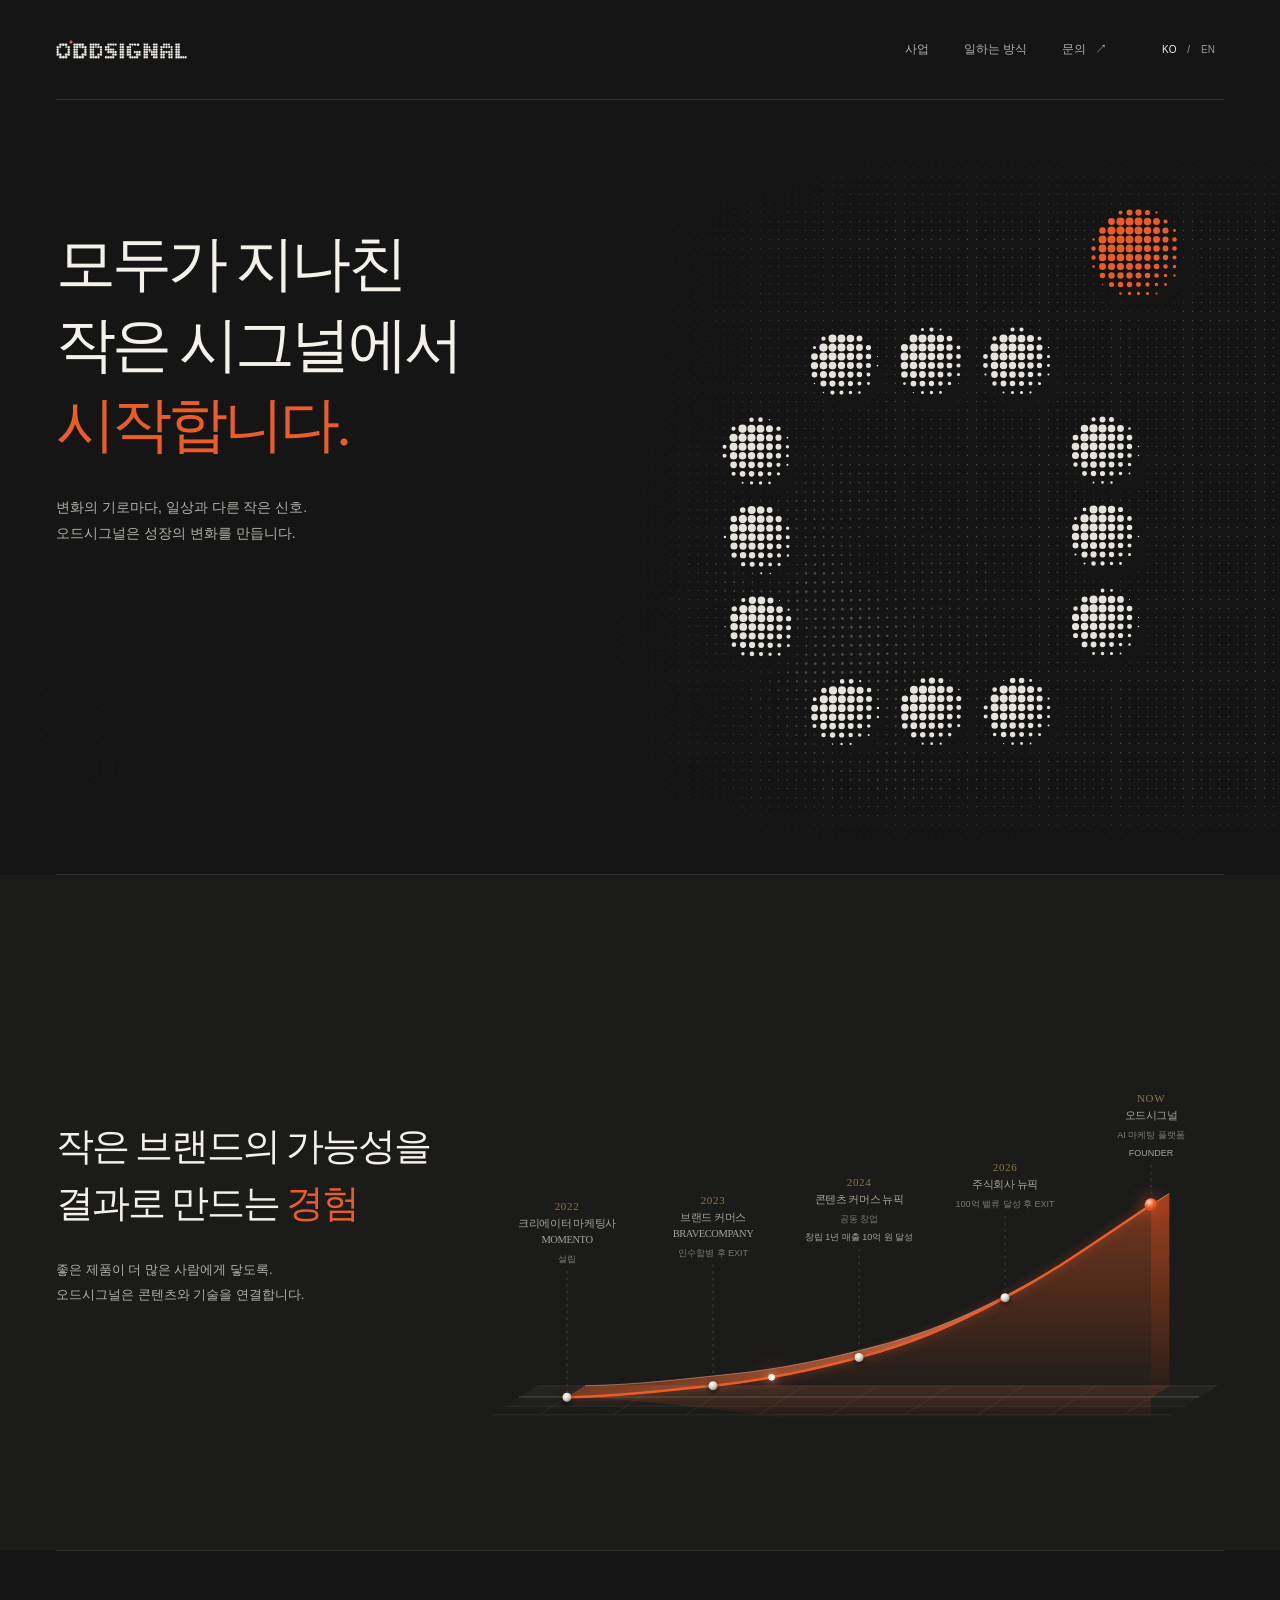
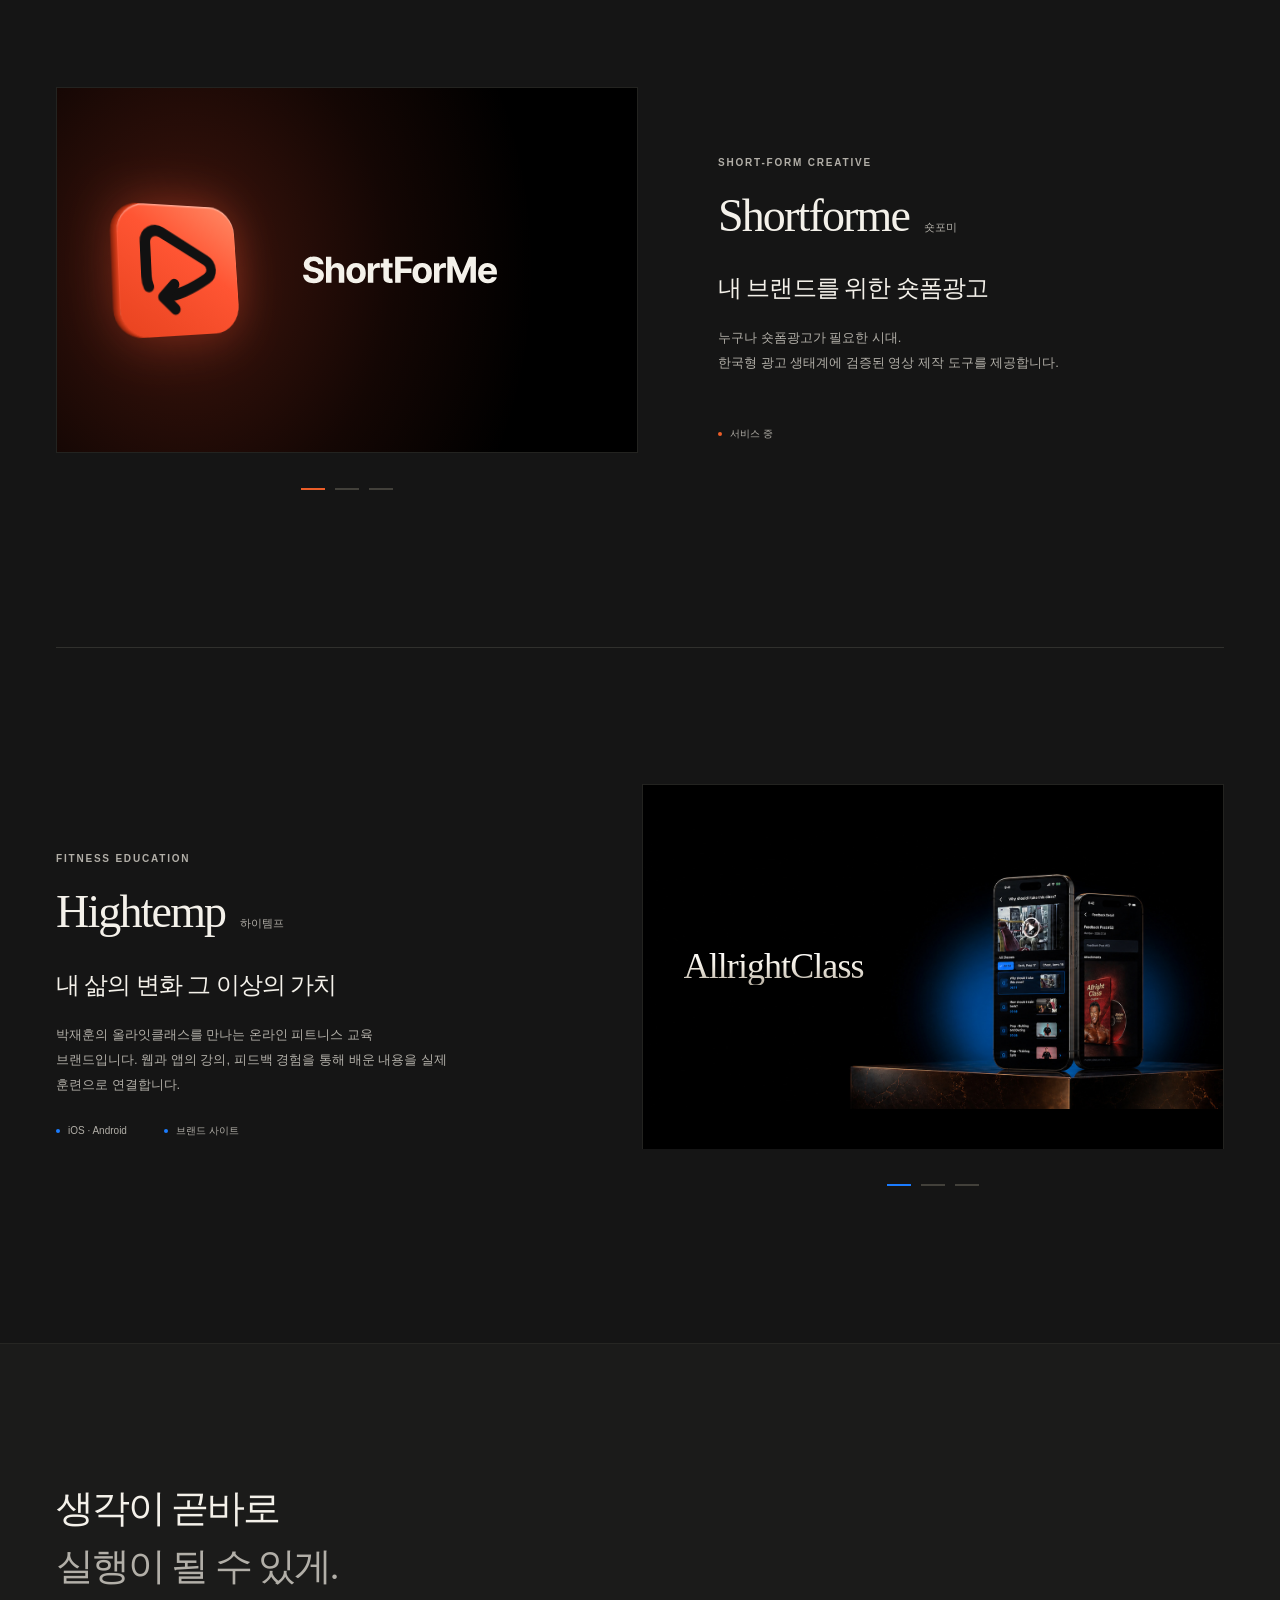
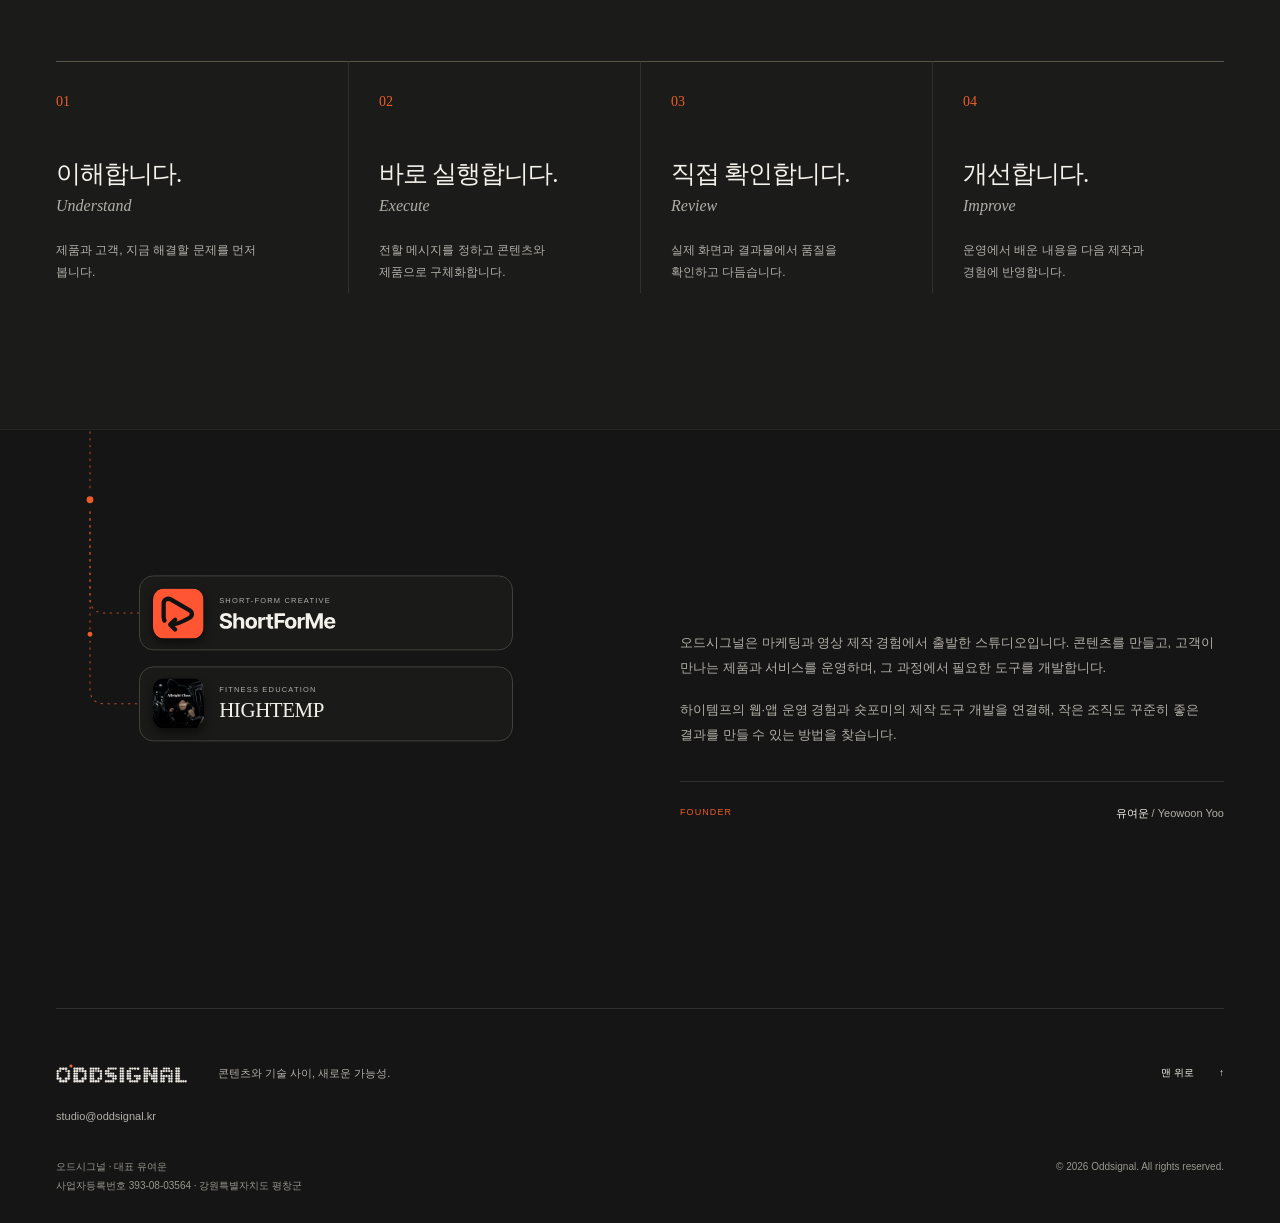
==== index.html @ 2e730e51 "Shortforme deck: slides 2-3 show the new format detail and planning chat screens with matching copy " ====
<!doctype html>
<html lang="ko">
<head>
<meta charset="utf-8"><meta name="viewport" content="width=device-width, initial-scale=1"><meta name="theme-color" content="#151515">
<title>오드시그널 Oddsignal — 모두가 지나친 작은 시그널에서, 시작합니다.</title>
<meta name="description" content="오드시그널은 콘텐츠와 기술을 연결합니다. 숏폼 광고 제작 도구 Shortforme와 온라인 피트니스 교육 브랜드 Hightemp를 만나보세요.">
<meta property="og:title" content="오드시그널 Oddsignal — 모두가 지나친 작은 시그널에서, 시작합니다."><meta property="og:description" content="콘텐츠와 기술을 연결하는 스튜디오. Shortforme · Hightemp."><meta property="og:type" content="website"><meta property="og:url" content="https://oddsignal.kr/"><meta property="og:site_name" content="오드시그널 Oddsignal"><meta property="og:locale" content="ko_KR"><meta property="og:image" content="https://oddsignal.kr/assets/og-image.png"><meta property="og:image:width" content="1200"><meta property="og:image:height" content="630"><meta property="og:image:alt" content="Oddsignal 로고">
<meta name="twitter:card" content="summary_large_image"><link rel="canonical" href="https://oddsignal.kr/"><meta name="naver-site-verification" content="2de2c27967885e77a5c9f6281701ce10e6225651">
<script type="application/ld+json">{"@context":"https://schema.org","@graph":[{"@type":"Organization","@id":"https://oddsignal.kr/#organization","name":"오드시그널","alternateName":"Oddsignal","url":"https://oddsignal.kr/","logo":"https://oddsignal.kr/assets/logo-512.png","email":"studio@oddsignal.kr"},{"@type":"WebSite","@id":"https://oddsignal.kr/#website","name":"오드시그널","alternateName":"Oddsignal","url":"https://oddsignal.kr/","inLanguage":"ko","publisher":{"@id":"https://oddsignal.kr/#organization"}}]}</script>
<link rel="icon" href="assets/favicon.svg?v=dot-v2" type="image/svg+xml"><link rel="stylesheet" href="styles.css?v=signal113-20261018"><script src="site.js?v=signal113-20261018" defer></script>
</head>
<body>
<a class="skip-link" href="#main" data-i18n="skip">본문으로 바로가기</a>
<header class="header"><div class="header-inner wrap">
<a class="wordmark" href="#top" aria-label="Oddsignal 홈" data-label="home"><svg class="dot-wordmark" viewBox="60 357 1430 226" width="1430" height="226" aria-hidden="true" focusable="false"><image href="assets/oddsignal-dot-v3.png" width="1536" height="1024"/></svg></a>
<nav class="nav" id="navigation" aria-label="주 메뉴" data-label="nav"><a href="business.html" data-page="business.html" data-i18n="navVentures">사업</a><a href="#approach" data-i18n="navApproach">일하는 방식</a><a href="#contact"><span data-i18n="navContact">문의</span> <span aria-hidden="true">↗</span></a></nav>
<div class="header-tools"><div class="language" aria-label="언어 선택" data-label="language"><a href="?lang=ko" lang="ko" data-lang="ko" aria-label="한국어" aria-current="true">KO</a><span aria-hidden="true">/</span><a href="?lang=en" lang="en" data-lang="en" aria-label="English">EN</a></div><button class="menu-toggle" type="button" aria-expanded="false" aria-controls="navigation" aria-label="메뉴 열기" data-label="menu"><span></span><span></span></button></div>
</div></header>
<main id="main">
<section class="hero wrap" id="top" aria-labelledby="hero-title">
<div class="hero-copy"><h1 id="hero-title"><span data-i18n="hero1">모두가 지나친</span><br><span data-i18n="hero2">작은 시그널에서</span><br><em data-i18n="hero3">시작합니다.</em></h1><p class="hero-description" data-i18n="heroBody">변화의 기로마다, 일상과 다른 작은 신호.<br>오드시그널은 성장의 변화를 만듭니다.</p></div>
<canvas class="hero-fluid" aria-hidden="true"></canvas>
<div class="hero-art" aria-hidden="true"><div class="hero-logo-slot"><svg class="hero-logo-svg" viewBox="5 5.5 50 50"><g fill="#f4f1ea"><circle cx="20" cy="20" r="3"/><circle cx="28" cy="20" r="3"/><circle cx="36" cy="20" r="3"/><circle cx="12" cy="28" r="3"/><circle cx="44" cy="28" r="3"/><circle cx="12" cy="36" r="3"/><circle cx="44" cy="36" r="3"/><circle cx="12" cy="44" r="3"/><circle cx="44" cy="44" r="3"/><circle cx="20" cy="52" r="3"/><circle cx="28" cy="52" r="3"/><circle cx="36" cy="52" r="3"/></g><circle cx="47" cy="10" r="4" fill="#eb5d28"/></svg></div></div>
<div class="hero-bottom"></div>
</section>
<section class="ventures wrap section" id="ventures" aria-labelledby="ventures-title">
<div class="pr-band"><h2 id="ventures-title" data-i18n="prTitle">작은 브랜드의 가능성을<br>결과로 만드는 <em>경험</em></h2><p class="pr-lead" data-i18n="prLead">좋은 제품이 더 많은 사람에게 닿도록.<br>오드시그널은 콘텐츠와 기술을 연결합니다.</p><div class="pr-chart"><div class="pr-graph" role="img" aria-label="2022년부터 현재까지 가파르게 오르는 성장 흐름 개념 그래프. 다섯 지점: MOMENTO 설립, BRAVECOMPANY EXIT, 뉴픽 공동 창업과 창립 1년 매출 10억 원, 뉴픽 100억 밸류 EXIT, 오드시그널 FOUNDER" data-label="prGraphA"><svg class="pr-svg" viewBox="0 0 880 300" aria-hidden="true" focusable="false"><defs><linearGradient id="prArea" x1="0" y1="0" x2="0" y2="1"><stop offset="0" stop-color="#eb5d28" stop-opacity=".42"/><stop offset="1" stop-color="#eb5d28" stop-opacity=".02"/></linearGradient><linearGradient id="prRib" gradientUnits="userSpaceOnUse" x1="88" y1="0" x2="814" y2="0"><stop offset="0" stop-color="#eb5d28" stop-opacity=".3"/><stop offset="1" stop-color="#ff9d70" stop-opacity=".95"/></linearGradient><linearGradient id="prSide" gradientUnits="userSpaceOnUse" x1="0" y1="34" x2="0" y2="280"><stop offset="0" stop-color="#c44a1c" stop-opacity=".8"/><stop offset="1" stop-color="#c44a1c" stop-opacity=".06"/></linearGradient><linearGradient id="prRefl" gradientUnits="userSpaceOnUse" x1="0" y1="280" x2="0" y2="250"><stop offset="0" stop-color="#eb5d28" stop-opacity=".16"/><stop offset="1" stop-color="#eb5d28" stop-opacity="0"/></linearGradient><linearGradient id="prFloor" gradientUnits="userSpaceOnUse" x1="0" y1="266" x2="0" y2="301"><stop offset="0" stop-color="#fff" stop-opacity=".05"/><stop offset="1" stop-color="#fff" stop-opacity="0"/></linearGradient><radialGradient id="prBall" cx=".35" cy=".3" r=".8"><stop offset="0" stop-color="#fff"/><stop offset=".55" stop-color="#d9d2c4"/><stop offset="1" stop-color="#7d776b"/></radialGradient><radialGradient id="prBallEnd" cx=".35" cy=".3" r=".8"><stop offset="0" stop-color="#ffd9c4"/><stop offset=".5" stop-color="#eb5d28"/><stop offset="1" stop-color="#a63a14"/></radialGradient></defs><g class="pr-floor"><path d="M52 266 L872 266 L817 301 L-3 301 Z" fill="url(#prFloor)"/><g class="pr-grid"><line x1="52" y1="266" x2="872" y2="266"/><line x1="13.5" y1="290.5" x2="833.5" y2="290.5"/><line x1="-3" y1="301" x2="817" y2="301"/><line x1="110" y1="266" x2="55" y2="301"/><line x1="198" y1="266" x2="143" y2="301"/><line x1="286" y1="266" x2="231" y2="301"/><line x1="374" y1="266" x2="319" y2="301"/><line x1="462" y1="266" x2="407" y2="301"/><line x1="550" y1="266" x2="495" y2="301"/><line x1="638" y1="266" x2="583" y2="301"/><line x1="726" y1="266" x2="671" y2="301"/><line x1="814" y1="266" x2="759" y2="301"/></g><path class="pr-foot" d="M88 280 L792 280 L814 266 L110 266 Z"/></g><line class="pr-base" x1="30" y1="280" x2="850" y2="280"/><g class="pr-solid"><path class="pr-refl" transform="translate(0 560) scale(1 -1)" d="M88 280 C150 279,205 272,264 266 C323 260,380 248,440 232 C500 216,550 196,616 160 C682 124,720 96,792 48 L792 280 L88 280 Z"/><path class="pr-side" d="M792 48 L814 34 L814 266 L792 280 Z"/><path class="pr-rib" d="M88 280 C150 279,205 272,264 266 C323 260,380 248,440 232 C500 216,550 196,616 160 C682 124,720 96,792 48 L814 34 C742 82,704 110,638 146 C572 182,522 202,462 218 C402 234,345 246,286 252 C227 258,172 265,110 266 Z"/><path class="pr-back" d="M110 266 C172 265,227 258,286 252 C345 246,402 234,462 218 C522 202,572 182,638 146 C704 110,742 82,814 34"/><path class="pr-area" d="M88 280 C150 279,205 272,264 266 C323 260,380 248,440 232 C500 216,550 196,616 160 C682 124,720 96,792 48 L792 280 L88 280 Z"/></g><line class="pr-drop" x1="88" y1="127.6" x2="88" y2="280"/><line class="pr-drop" x1="264" y1="119.9" x2="264" y2="266"/><line class="pr-drop" x1="440" y1="101.2" x2="440" y2="232"/><line class="pr-drop" x1="616" y1="61.6" x2="616" y2="160"/><line class="pr-drop" x1="792" y1="0.0" x2="792" y2="48"/><path class="pr-line" pathLength="1" d="M88 280 C150 279,205 272,264 266 C323 260,380 248,440 232 C500 216,550 196,616 160 C682 124,720 96,792 48"/><circle class="pr-bead" r="4" opacity="0"><animateMotion dur="3.6s" begin="2.2s" repeatCount="indefinite" calcMode="spline" keyPoints="0;1" keyTimes="0;1" keySplines=".45 0 .55 1" path="M88 280 C150 279,205 272,264 266 C323 260,380 248,440 232 C500 216,550 196,616 160 C682 124,720 96,792 48"/><animate attributeName="opacity" values="0;1;1;0" keyTimes="0;.12;.86;1" dur="3.6s" begin="2.2s" repeatCount="indefinite"/></circle><circle class="pr-pulse" cx="792" cy="48" r="8"/><circle class="pr-dot" cx="88" cy="280" r="5.5"/><circle class="pr-hit" cx="88" cy="280" r="24" fill="transparent"/><circle class="pr-dot" cx="264" cy="266" r="5.5"/><circle class="pr-hit" cx="264" cy="266" r="24" fill="transparent"/><circle class="pr-dot" cx="440" cy="232" r="5.5"/><circle class="pr-hit" cx="440" cy="232" r="24" fill="transparent"/><circle class="pr-dot" cx="616" cy="160" r="5.5"/><circle class="pr-hit" cx="616" cy="160" r="24" fill="transparent"/><circle class="pr-dot pr-dot-end" cx="792" cy="48" r="8"/><circle class="pr-hit" cx="792" cy="48" r="24" fill="transparent"/></svg></div><ol class="pr-points"><li><span class="pr-n" data-i18n="prP1y">2022</span><strong data-i18n="prP1t">크리에이터 마케팅사 MOMENTO</strong><span class="pr-d" data-i18n="prP1d">설립</span></li><li><span class="pr-n" data-i18n="prP2y">2023</span><strong data-i18n="prP2t">브랜드 커머스 BRAVECOMPANY</strong><span class="pr-d" data-i18n="prP2d">인수합병 후 EXIT</span></li><li><span class="pr-n" data-i18n="prP3y">2024</span><strong data-i18n="prP3t">콘텐츠 커머스 뉴픽</strong><span class="pr-d" data-i18n="prP3d">공동 창업<b>창립 1년 매출 10억 원 달성</b></span></li><li><span class="pr-n" data-i18n="prP4y">2026</span><strong data-i18n="prP4t">주식회사 뉴픽</strong><span class="pr-d" data-i18n="prP4d">100억 밸류 달성 후 EXIT</span></li><li class="pr-end"><span class="pr-n" data-i18n="prP5y">NOW</span><strong data-i18n="prP5t">오드시그널</strong><span class="pr-d" data-i18n="prP5d">AI 마케팅 플랫폼<b>FOUNDER</b></span></li></ol></div></div>
<article class="venture shortforme"><div class="venture-visual sf-deck" role="group" aria-roledescription="carousel" aria-label="숏포미 기능 미리보기" data-label="sfDeck"><button type="button" class="deck-zone deck-prev" data-dir="-1" tabindex="-1" aria-hidden="true"><span>←</span></button><button type="button" class="deck-zone deck-next" data-dir="1" tabindex="-1" aria-hidden="true"><span>→</span></button><figure class="sf-slide" id="sf-slide-1" role="tabpanel" aria-labelledby="sf-tab-1"><div class="sf-shot ht-intro sf-intro"><div class="hightemp-visual"><div class="sfi-stage" role="img" aria-label="숏포미 로고: 코랄색 앱 아이콘과 ShortForMe 글자" data-label="sfIntroArt"><img class="sfi-word" src="assets/shortforme-wordmark-white.svg" alt="" width="1109" height="165"><span class="sfi-tile"><svg viewBox="165 150 690 740" aria-hidden="true"><g fill="none" stroke="#111" stroke-width="88" stroke-linecap="round" stroke-linejoin="round" transform="translate(-35 0)"><path d="M268 655C255 625 252 600 252 575V305C252 228 330 188 396 226L782 448C842 483 842 563 782 598C645 677 525 728 405 738"/><path d="M486 640L386 738L486 836"/></g></svg></span></div></div></div></figure><figure class="sf-slide" id="sf-slide-2" role="tabpanel" aria-labelledby="sf-tab-2" hidden><div class="sf-shot"><img src="assets/sf-format-detail.jpg" alt="실제 숏포미 광고 예시 상세 창: 간편·냉동 상품의 실제 광고 영상과 이럴 때 참고하세요·예시에서 볼 부분 설명, 이 포맷으로 제작 설계 버튼" data-alt="sfFormatAlt" width="1214" height="763" loading="lazy"></div></figure>
<figure class="sf-slide" id="sf-slide-3" role="tabpanel" aria-labelledby="sf-tab-3" hidden><div class="sf-shot"><img src="assets/sf-planning-chat.jpg" alt="실제 숏포미 소재 기획 대화 화면: 어떤 소재를 만들어 볼까요? 질문과 시작 문장 버튼 세 개, 아래 입력창" data-alt="sfChatAlt" width="1192" height="750" loading="lazy"></div></figure>
<div class="sf-tabs" role="tablist" aria-label="숏포미 기능 미리보기 단계" data-label="sfTabs"><button type="button" role="tab" id="sf-tab-1" aria-controls="sf-slide-1" aria-selected="true"><span aria-hidden="true">01</span><span data-i18n="sfTab1">숏포미 소개</span></button><button type="button" role="tab" id="sf-tab-2" aria-controls="sf-slide-2" aria-selected="false" tabindex="-1"><span aria-hidden="true">02</span><span data-i18n="sfTab2">광고 포맷 고르기</span></button><button type="button" role="tab" id="sf-tab-3" aria-controls="sf-slide-3" aria-selected="false" tabindex="-1"><span aria-hidden="true">03</span><span data-i18n="sfTab3">대화로 소재 기획</span></button></div></div>
<div class="venture-copy"><a href="business.html#shortforme" class="title-area" data-page="business.html" data-hash="#shortforme"><p class="eyebrow muted">SHORT-FORM CREATIVE</p><h3><span class="title-link">Shortforme</span><span class="brand-ko" data-i18n="shortName">숏포미</span></h3></a><div class="sf-copy"><div class="sf-pane is-on"><p class="venture-statement" data-i18n="shortTitle">내 브랜드를 위한 숏폼광고</p><p class="body-copy" data-i18n="shortBody">누구나 숏폼광고가 필요한 시대.<br>한국형 광고 생태계에 검증된 영상 제작 도구를 제공합니다.</p></div><div class="sf-pane"><p class="venture-statement" data-i18n="sf2Title">실제 광고에서 포맷을 고르세요</p><p class="body-copy" data-i18n="sf2Body">업종별 실제 숏폼 광고를 보고, 어떤 상황에 쓰면 좋은지 확인하세요. 마음에 드는 포맷에서 ‘이 포맷으로 제작 설계’를 누르면 내 상품에 맞춘 제작이 시작됩니다.</p></div><div class="sf-pane"><p class="venture-statement" data-i18n="sf3Title">무엇을 만들지, 대화로 정하세요</p><p class="body-copy" data-i18n="sf3Body">브랜드와 상품, 팔고 싶은 상황을 편하게 말해 보세요. AI가 맞는 소재를 추천하고 제작까지 이어 줍니다.</p></div></div><div class="venture-link-row"><span class="status"><span aria-hidden="true"></span><span data-i18n="inService">서비스 중</span></span></div></div></article>
<article class="venture hightemp ht-v2 ht-mirror"><div class="venture-copy ht-copy"><a href="business.html#hightemp" class="title-area" data-page="business.html" data-hash="#hightemp"><p class="eyebrow muted">FITNESS EDUCATION</p><h3><span class="title-link">Hightemp</span><span class="brand-ko" data-i18n="highName">하이템프</span></h3></a><div class="sf-copy"><div class="sf-pane is-on"><p class="venture-statement" data-i18n="highTitle">내 삶의 변화 그 이상의 가치</p><p class="body-copy" data-i18n="highBody">박재훈의 올라잇클래스를 만나는 온라인 피트니스 교육 브랜드입니다. 웹과 앱의 강의, 피드백 경험을 통해 배운 내용을 실제 훈련으로 연결합니다.</p></div><div class="sf-pane"><p class="venture-statement" data-i18n="ht2Title">배움이 일상이 되고,<br>경험이 기준이 되도록.</p><p class="body-copy" data-i18n="ht2Body">대한민국 1등 바디빌딩 지식을 투영한 오늘의 루틴이 제공됩니다.</p></div><div class="sf-pane"><p class="venture-statement" data-i18n="ht3Title">같은 시간을 쓰더라도 달라지는 결과</p><p class="body-copy" data-i18n="ht3Body">쌓일수록 정확해지는 데이터로<br>스스로 길을 찾을 수 있게</p></div></div><div class="venture-link-row"><span class="status status-lead"><span aria-hidden="true"></span><span>iOS · Android</span></span><span class="status"><span aria-hidden="true"></span><span data-i18n="brandSite">브랜드 사이트</span></span></div></div><div class="venture-visual ht-carousel ht-deck" role="region" aria-roledescription="carousel" aria-label="하이템프 앱 기능 미리보기" data-label="htDeck"><button type="button" class="deck-zone deck-prev" data-dir="-1" tabindex="-1" aria-hidden="true"><span>←</span></button><button type="button" class="deck-zone deck-next" data-dir="1" tabindex="-1" aria-hidden="true"><span>→</span></button><div class="ht-track" tabindex="0"><figure class="ht-slide" role="group" aria-roledescription="slide" aria-label="1 / 3"><div class="sf-shot ht-intro"><div class="hightemp-visual"><p class="hti-word">AllrightClass</p><img src="assets/hightemp-app.jpg" alt="하이템프의 강의 수강과 피드백 앱 소개" data-alt="appAlt" width="2000" height="672" loading="lazy"></div></div></figure><figure class="ht-slide" role="group" aria-roledescription="slide" aria-label="2 / 3"><div class="sf-shot"><img src="assets/ht-stage.jpg?v=20261011b" alt="보디빌딩 대회 무대에서 주먹을 들고 포효하는 선수의 얼굴과 상체" data-alt="htStageAlt" width="1528" height="960" loading="lazy"></div></figure><figure class="ht-slide" role="group" aria-roledescription="slide" aria-label="3 / 3"><div class="sf-shot"><img src="assets/ht-routine.jpg?v=20261011b" alt="어두운 헬스장의 러닝머신에서 달리는 박재훈 선수의 뒷모습과, 하이템프 앱의 강의 재생 화면이 보이는 휴대폰" data-alt="htRoutineAlt" width="1528" height="960" loading="lazy"></div></figure></div><div class="ht-nav"><div class="ht-dots"><button type="button" class="ht-dot" aria-label="1 / 3" aria-current="true"></button><button type="button" class="ht-dot" aria-label="2 / 3" aria-current="false"></button><button type="button" class="ht-dot" aria-label="3 / 3" aria-current="false"></button></div></div></div></article>
</section>
<section class="approach section" id="approach" aria-labelledby="approach-title"><div class="wrap"><div class="section-heading"><h2 id="approach-title" data-i18n="approachTitle">생각이 곧바로<br><em>실행이 될 수 있게.</em></h2></div>
<ol class="steps"><li><span class="step-number">01</span><h3 data-i18n="step1">이해합니다.</h3><span class="step-en">Understand</span><p data-i18n="step1Body">제품과 고객, 지금 해결할 문제를 먼저 봅니다.</p></li><li><span class="step-number">02</span><h3 data-i18n="step2">바로 실행합니다.</h3><span class="step-en">Execute</span><p data-i18n="step2Body">전할 메시지를 정하고 콘텐츠와 제품으로 구체화합니다.</p></li><li><span class="step-number">03</span><h3 data-i18n="step3">직접 확인합니다.</h3><span class="step-en">Review</span><p data-i18n="step3Body">실제 화면과 결과물에서 품질을 확인하고 다듬습니다.</p></li><li><span class="step-number">04</span><h3 data-i18n="step4">개선합니다.</h3><span class="step-en">Improve</span><p data-i18n="step4Body">운영에서 배운 내용을 다음 제작과 경험에 반영합니다.</p></li></ol>
</div></section>
<section class="about wrap section" id="about" aria-label="오드시그널 소개"><div class="about-sign" aria-hidden="true"><span class="bz-stage"><svg class="bz-links" viewBox="0 0 720 405" preserveAspectRatio="none" focusable="false"><circle class="bz-ping" cx="45" cy="60" r="7"/><circle class="bz-origin" cx="45" cy="60" r="4.5"/><path class="bz-line bz-lead" d="M45 -1200V46"></path><path id="bz-a" class="bz-line" d="M45 76V190Q45 210 65 210H110"/><path id="bz-b" class="bz-line" d="M45 76V310Q45 330 65 330H110"/><circle class="bz-dot" r="3.2" opacity="0"><animateMotion dur="4.8s" repeatCount="indefinite" calcMode="linear" keyPoints="0;1;1" keyTimes="0;.42;1"><mpath href="#bz-a"/></animateMotion><animate attributeName="opacity" dur="4.8s" repeatCount="indefinite" values="0;1;1;0;0" keyTimes="0;.04;.38;.42;1"/></circle><circle class="bz-dot" r="3.2" opacity="0"><animateMotion dur="4.8s" begin="1.2s" repeatCount="indefinite" calcMode="linear" keyPoints="0;1;1" keyTimes="0;.5;1"><mpath href="#bz-b"/></animateMotion><animate attributeName="opacity" dur="4.8s" begin="1.2s" repeatCount="indefinite" values="0;1;1;0;0" keyTimes="0;.04;.46;.5;1"/></circle></svg><span class="bz-card bz-sf"><span class="bz-ico"><svg viewBox="0 0 1024 1024"><rect width="1024" height="1024" rx="224" fill="#FF5533"/><g fill="none" stroke="#111111" stroke-width="88" stroke-linecap="round" stroke-linejoin="round" transform="translate(-35 0)"><path d="M268 655C255 625 252 600 252 575V305C252 228 330 188 396 226L782 448C842 483 842 563 782 598C645 677 525 728 405 738"/><path d="M486 640L386 738L486 836"/></g></svg></span><span class="bz-text"><small>SHORT-FORM CREATIVE</small><img class="bz-word" src="assets/shortforme-wordmark-white.svg" alt="" width="1109" height="165"></span></span><span class="bz-card bz-ac"><span class="bz-ico"><img src="assets/allright-ios-icon.png" alt="" width="256" height="256" loading="lazy"></span><span class="bz-text"><small>FITNESS EDUCATION</small><b>HIGHTEMP</b></span></span></span></div><div class="about-copy"><p data-i18n="aboutBody1">오드시그널은 마케팅과 영상 제작 경험에서 출발한 스튜디오입니다. 콘텐츠를 만들고, 고객이 만나는 제품과 서비스를 운영하며, 그 과정에서 필요한 도구를 개발합니다.</p><p data-i18n="aboutBody2">하이템프의 웹·앱 운영 경험과 숏포미의 제작 도구 개발을 연결해, 작은 조직도 꾸준히 좋은 결과를 만들 수 있는 방법을 찾습니다.</p><div class="founder-line"><span>FOUNDER</span><span data-i18n="founder">유여운 <span class="muted">/ Yeowoon Yoo</span></span></div></div></section>
</main>
<footer class="footer wrap" id="contact"><div class="footer-top"><div class="footer-brand"><a class="wordmark" href="#top" aria-label="Oddsignal 홈" data-label="home"><svg class="dot-wordmark" viewBox="60 357 1430 226" width="1430" height="226" aria-hidden="true" focusable="false"><image href="assets/oddsignal-dot-v3.png" width="1536" height="1024"/></svg></a><a class="footer-email" href="mailto:studio@oddsignal.kr">studio@oddsignal.kr</a></div><p data-i18n="footerStatement">콘텐츠와 기술 사이, 새로운 가능성.</p><a href="#top" class="back-top"><span data-i18n="backTop">맨 위로</span> ↑</a></div><div class="footer-bottom"><p data-i18n="company">오드시그널 · 대표 유여운<br>사업자등록번호 393-08-03564 · 강원특별자치도 평창군</p><p>© 2026 Oddsignal. All rights reserved.</p></div></footer>
</body></html>
---- styles.css ----
/* ponytail: native layout, no animation or component dependencies. */
:root{color-scheme:dark;--bg:#151515;--surface:#1c1c1b;--ink:#f4f1ea;--muted:#b2afa8;--accent:#eb5d28;--line:#30302d;--serif:Georgia,"Noto Serif KR","Batang","바탕",serif;--sans:Arial,"Apple SD Gothic Neo","Malgun Gothic",sans-serif}
*{box-sizing:border-box}html{scroll-behavior:smooth;scroll-padding-top:80px}body{margin:0;background:var(--bg);color:var(--ink);font:15px/1.8 var(--sans);-webkit-font-smoothing:antialiased}a{color:inherit;text-decoration:none}button{font:inherit;color:inherit;cursor:pointer}img{max-width:100%;display:block}h1,h2,h3,p{margin:0}h1,h2,h3{font-weight:400}::selection{background:var(--accent);color:var(--bg)}:focus-visible{outline:2px solid var(--accent);outline-offset:6px}section{scroll-margin-top:24px}.wrap{width:min(1280px,calc(100% - 112px));margin-inline:auto}.eyebrow{font-size:10px;font-weight:600;letter-spacing:.18em;line-height:1.5;color:var(--accent)}.muted{color:var(--muted)}.sr-only{position:absolute;width:1px;height:1px;overflow:hidden;clip-path:inset(50%);white-space:nowrap}.skip-link{position:fixed;left:20px;top:-80px;z-index:100;background:var(--ink);color:var(--bg);padding:12px 20px}.skip-link:focus{top:16px}
.header{position:relative;z-index:20;background:var(--bg)}.header-inner{min-height:100px;display:flex;align-items:center;border-bottom:1px solid var(--line);gap:46px}.wordmark{font-size:22px;line-height:1.1;font-weight:700;letter-spacing:-1px;white-space:nowrap;display:inline-flex;align-items:center;min-height:44px}.logo-signal{font-size:30px;font-weight:400;color:var(--accent);margin:0 3px}.nav{display:flex;gap:35px;margin-left:auto;align-items:center}.nav a{font-size:12px;min-height:44px;display:flex;align-items:center;gap:9px;position:relative;color:var(--muted)}.nav a:hover,.nav a:focus-visible{color:var(--ink)}.nav a::after{position:absolute;content:"";height:1px;background:var(--accent);width:0;bottom:6px;left:0;transition:width .2s}.nav a:hover::after{width:100%}.header-tools{display:flex;align-items:center;gap:20px}.language{display:flex;align-items:center;font-size:10px;gap:2px;color:#9d9a92}.language a{min-width:32px;min-height:44px;display:grid;place-items:center}.language a[aria-current=true]{color:var(--ink)}.menu-toggle{display:none;background:none;border:0;width:44px;height:44px;padding:10px}.menu-toggle span{height:1px;background:var(--ink);display:block;margin:6px 0;transition:transform .2s}
.hero{min-height:775px;position:relative;padding-top:96px;display:grid;grid-template-columns:1.1fr 1fr;column-gap:28px;align-items:start}.hero-copy{position:relative;z-index:2}.tiny-star{font-size:20px;vertical-align:middle;margin-right:10px}.hero h1{font-family:var(--serif);font-size:clamp(42px,4.7vw,70px);line-height:1.34;letter-spacing:-.065em;margin:28px 0}.hero h1 em{font-style:normal;color:var(--accent)}.hero-description{font-size:14px;color:var(--muted);line-height:1.9}.actions{display:flex;align-items:center;gap:28px;margin-top:32px}.button{min-height:48px;display:inline-flex;align-items:center;justify-content:center;gap:34px;padding:10px 24px;border:1px solid var(--ink);border-radius:100px;font-size:12px;font-weight:600;transition:background .2s,color .2s}.button.primary{background:var(--ink);color:var(--bg)}.button.primary:hover{background:var(--accent);border-color:var(--accent)}.text-link{font-size:12px;min-height:44px;display:inline-flex;align-items:center;gap:16px}.text-link:hover{color:var(--accent)}
.title-link{color:inherit;text-decoration:none;background:linear-gradient(var(--accent),var(--accent)) 0 96%/0 1px no-repeat;transition:color .3s,background-size .45s cubic-bezier(.2,.7,.2,1)}
.title-area{display:block;color:inherit;text-decoration:none}
.title-area:hover .title-link,.title-area:focus-visible .title-link{color:var(--accent);background-size:100% 1px}
.link-em [data-i18n]{background:linear-gradient(var(--accent),var(--accent)) 0 100%/0 1px no-repeat;padding-bottom:3px;transition:background-size .45s cubic-bezier(.2,.7,.2,1)}
.link-em:hover [data-i18n],.link-em:focus-visible [data-i18n]{background-size:100% 1px}.hero-art{position:relative;min-width:0;isolation:isolate}.hero-bottom{grid-column:1/-1;align-self:end;display:flex;justify-content:space-between;gap:25px;border-bottom:1px solid var(--line);padding:34px 0 26px;margin-top:35px;color:var(--muted);font-size:10px;letter-spacing:.02em}.hero-bottom a{letter-spacing:.12em;white-space:nowrap;display:flex;align-items:center;gap:24px}
.section{padding-block:110px}.section-heading{display:grid;grid-template-columns:1fr 1fr;column-gap:80px;margin-bottom:65px;align-items:end}.section-heading .eyebrow{grid-column:1/-1;margin-bottom:24px}.section-heading h2,.about h2,.contact h2{font-family:var(--serif);font-size:clamp(30px,3vw,44px);line-height:1.5;letter-spacing:-.055em}.section-heading h2 em,.about h2 em{color:var(--muted);font-style:normal}.section-heading>p:last-child{color:var(--muted);font-size:13px;line-height:1.9;padding-bottom:6px}.venture{display:grid;grid-template-columns:1.15fr 1fr;gap:80px;padding-block:42px;border-top:1px solid var(--line);align-items:center}.venture:last-child{border-bottom:1px solid var(--line)}.venture-visual{height:400px;position:relative;overflow:hidden;display:flex;flex-direction:column;justify-content:space-between}.shortforme-visual{background:#d4ccbb;color:#282820;padding:23px 26px}.visual-meta,.visual-footer{display:flex;align-items:center;justify-content:space-between;gap:16px;position:relative;z-index:2;font-size:8px;letter-spacing:.11em;line-height:1.5}.visual-meta{font-weight:700}.visual-footer{font-size:9px;letter-spacing:0}.film-track{position:absolute;inset:90px 0 auto;display:flex;justify-content:space-around;font-size:8px;letter-spacing:.04em}.frame-art{width:156px;height:225px;border:1px solid #817b6c;position:absolute;top:110px;left:50%;transform:translateX(-50%) rotate(-8deg);background:#e9e3d5;isolation:isolate}.frame-art::before,.frame-art::after{content:"";position:absolute;inset:0;border:1px solid #817b6c;background:#bdb5a3;z-index:-2;transform:translate(-62px,6px) rotate(-14deg)}.frame-art::after{transform:translate(66px,-3px) rotate(22deg);background:#989981;z-index:-3}.frame-word{font:36px/1.08 Georgia,serif;letter-spacing:-.04em;position:absolute;top:56px;left:18px}.frame-word i{font-weight:400}.frame-count{position:absolute;bottom:14px;left:16px;font-size:8px}.frame-plus{position:absolute;right:12px;top:7px;font:22px Georgia,serif}.frame-lines{position:absolute;inset:13px;border:1px solid #bcb6a8;pointer-events:none}.venture-copy{padding-block:15px}.venture-copy h3{font:46px/1.3 Georgia,serif;letter-spacing:-.04em;margin:16px 0 24px}.brand-ko{font:11px var(--sans);letter-spacing:0;margin-left:15px;color:var(--muted)}.venture-statement{font-family:var(--serif);font-size:24px;line-height:1.6;letter-spacing:-.035em;margin-bottom:17px}.body-copy{font-size:13px;line-height:1.95;color:var(--muted);max-width:400px;word-break:keep-all;overflow-wrap:anywhere}.venture-tags{display:flex;flex-wrap:wrap;gap:6px 18px;font-size:10px;margin-top:23px;color:var(--muted)}.venture-tags span{border-bottom:1px solid var(--line);padding-bottom:5px}.venture-link-row{margin-top:24px;display:flex;justify-content:space-between;align-items:center;gap:15px}.status{font-size:10px;color:var(--muted);display:inline-flex;gap:8px;align-items:center}.status>span:first-child{width:4px;height:4px;border-radius:50%;background:var(--accent)}.hightemp-visual{background:#000;border:1px solid #232320;padding:23px 26px}.hightemp-visual img{position:absolute;inset:30px 0 0;width:100%;height:335px;object-fit:cover;object-position:86% center}.hightemp-visual .visual-footer{color:var(--muted)}
.approach{background:#1b1b1a;border-block:1px solid #262623}.steps{padding:0;margin:0;list-style:none;display:grid;grid-template-columns:repeat(4,1fr)}.steps li{position:relative;border-top:1px solid #575347;padding:25px 30px 10px 0}.steps li+li{padding-left:30px;border-left:1px solid var(--line)}.step-number{color:var(--accent);font:14px Georgia,serif}.steps h3{font:25px/1.4 var(--serif);letter-spacing:-.04em;margin-top:42px}.step-en{font:italic 16px Georgia,serif;color:var(--muted);display:block;margin-top:6px}.steps p{font-size:12px;color:var(--muted);line-height:1.85;margin-top:24px;max-width:210px;word-break:keep-all}.ai-note{display:flex;align-items:center;gap:25px;border-block:1px solid var(--line);padding:30px 0;margin-top:64px}.ai-symbol{font-size:34px;color:var(--accent)}.ai-note h3{font-size:13px;margin-bottom:6px}.ai-note p{font-size:12px;color:var(--muted);max-width:740px}.note-label{margin-left:auto;white-space:nowrap;font-size:10px;border:1px solid #625b4b;border-radius:50px;padding:3px 12px;color:var(--accent)}
.about{display:grid;grid-template-columns:1fr 1fr;gap:80px;align-items:center}.about-sign{font:bold clamp(50px,6vw,89px)/.98 Arial,sans-serif;letter-spacing:-.065em}.about-sign>span{display:block}.outline-word{-webkit-text-stroke:1px #6c675b;color:transparent}.about-sign>div{margin-top:35px;font:9px/1.8 var(--sans);color:var(--muted);letter-spacing:.16em}.about-copy h2{font-size:34px;margin:24px 0}.about-copy>p:not(.eyebrow){font-size:13px;color:var(--muted);margin-top:16px;line-height:1.95;word-break:keep-all}.founder-line{display:flex;justify-content:space-between;gap:20px;margin-top:34px;border-top:1px solid var(--line);padding-top:22px;font-size:11px}.founder-line>span:first-child{font-size:9px;color:var(--accent);letter-spacing:.12em}.contact{padding-block:75px 68px;border-top:1px solid var(--accent)}.contact-heading{display:flex;justify-content:space-between;align-items:center;gap:30px;margin-top:24px}.contact h2{font-size:clamp(36px,4vw,58px)}.contact h2 em{font-style:normal;color:var(--accent)}.contact-arrow{width:90px;height:90px;border:1px solid #645d4c;border-radius:50%;display:grid;place-items:center;font-size:48px;font-family:Arial;line-height:1;flex-shrink:0;transition:background .2s,color .2s}.contact-arrow:hover{background:var(--ink);color:var(--bg)}.contact-bottom{display:flex;justify-content:space-between;gap:30px;align-items:center;margin-top:35px}.contact-bottom p{font-size:12px;color:var(--muted)}.email-link{font-size:17px;border-bottom:1px solid #625b4b;padding-block:10px;overflow-wrap:anywhere}.email-link:hover{color:var(--accent)}.footer{padding-block:42px 28px;border-top:1px solid var(--line)}.footer-top{display:flex;align-items:center;gap:30px}.footer-top .wordmark{font-size:18px}.footer-top .logo-signal{font-size:25px}.footer-top>p{font-size:11px;color:var(--muted)}.back-top{margin-left:auto;display:flex;align-items:center;gap:25px;font-size:10px;min-height:44px}.footer-bottom{display:flex;justify-content:space-between;gap:30px;margin-top:28px;color:#98968f;font-size:10px;line-height:1.9}
html[lang=en] .hero h1{letter-spacing:-.045em;line-height:1.1;font-size:clamp(48px,5.7vw,84px);margin-block:31px}html[lang=en] .section-heading h2,html[lang=en] .about h2,html[lang=en] .contact h2{letter-spacing:-.025em;line-height:1.22}html[lang=en] .brand-ko{display:none}html[lang=en] .hero-description{max-width:365px}html[lang=en] .venture-statement{font-size:27px;line-height:1.3}html[lang=en] .step-en{display:none}
@media(min-width:761px) and (prefers-reduced-motion:no-preference){.hero-copy{animation:arrive .65s ease-out both}@keyframes arrive{from{opacity:.3;transform:translateY(18px)}to{opacity:1;transform:translateY(0)}}}
@media(max-width:1100px){.wrap{width:calc(100% - 64px)}.header-inner{gap:22px}.nav{gap:22px}.hero{padding-top:70px;min-height:690px}.section{padding-block:85px}.venture{gap:45px}.venture-visual{height:370px}.section-heading,.about{gap:45px}.venture-copy h3{font-size:38px}.venture-statement{font-size:22px}.hero h1{font-size:54px}.steps li+li{padding-left:22px}.steps h3{font-size:22px}.contact-bottom{align-items:flex-start}.body-copy{font-size:12px}}
@media(max-width:760px){html{scroll-padding-top:32px}.wrap{width:calc(100% - 40px)}.header-inner{min-height:80px;gap:12px;flex-wrap:wrap}.wordmark{font-size:20px}.logo-signal{font-size:27px}.header-tools{margin-left:auto;gap:8px}.nav{order:3;width:100%;margin:0;gap:12px;justify-content:space-between;padding-bottom:14px}.nav a{font-size:12px}.js .nav{display:none}.js .nav.is-open{display:flex}.js .menu-toggle{display:block}.menu-toggle[aria-expanded=true] span:first-child{transform:translateY(3.5px) rotate(45deg)}.menu-toggle[aria-expanded=true] span:last-child{transform:translateY(-3.5px) rotate(-45deg)}.hero{display:block;min-height:0;padding-top:49px}.eyebrow{font-size:9px}.hero h1{font-size:clamp(40px,9vw,64px);line-height:1.4;margin-block:24px;letter-spacing:-.075em}.hero-description{font-size:13px}.actions{gap:23px;margin-top:27px}.button{gap:25px}.text-link{font-size:11px}.hero-art{width:min(430px,100%);margin:46px auto 0}.hero-bottom{margin-top:15px;padding-block:26px 22px;gap:18px;align-items:flex-end}.hero-bottom>span{max-width:195px;font-size:9px;word-break:keep-all}.hero-bottom a{font-size:8px;gap:14px}.section{padding-block:65px}.section-heading{display:block;margin-bottom:36px}.section-heading .eyebrow{margin-bottom:22px}.section-heading h2{font-size:34px}.section-heading>p:last-child{margin-top:23px;font-size:12px}.venture{display:flex;flex-direction:column;gap:24px;padding-block:26px 37px;align-items:stretch}.venture-visual{height:360px}.venture-copy{padding:10px 0 0}.venture-copy h3{font-size:39px;margin-top:12px;margin-bottom:19px}.venture-statement{font-size:24px}.body-copy{font-size:13px;max-width:none}.venture-link-row{margin-top:20px}.venture-tags{margin-top:20px}.hightemp-visual img{height:300px;object-position:84% center}.steps{grid-template-columns:1fr 1fr}.steps li{padding:23px 20px 30px 0}.steps li+li{padding-left:20px}.steps li:nth-child(3){border-left:0;padding-left:0}.steps h3{font-size:23px;margin-top:28px}.steps p{margin-top:17px;font-size:12px}.ai-note{gap:15px;align-items:flex-start;flex-wrap:wrap;margin-top:30px;padding-block:23px}.ai-symbol{font-size:28px}.ai-note>div{flex:1;min-width:0}.ai-note p{font-size:11px}.note-label{margin-left:43px}.about{display:flex;flex-direction:column;gap:55px;align-items:stretch}.about-sign{font-size:78px}.about-sign>div{margin-top:22px}.about-copy h2{font-size:30px}.about-copy>p:not(.eyebrow){font-size:13px}.contact{padding-block:48px}.contact-heading{gap:14px}.contact h2{font-size:29px}.contact-arrow{height:56px;width:56px;font-size:29px}.contact-bottom{display:block;margin-top:23px}.contact-bottom p{font-size:11px;max-width:270px;word-break:keep-all}.email-link{display:inline-block;font-size:16px;margin-top:10px}.footer{padding-top:27px}.footer-top{gap:12px;flex-wrap:wrap}.footer-top>p{order:3;width:100%;font-size:10px}.back-top{font-size:9px}.footer-bottom{display:block;margin-top:23px;font-size:9px}.footer-bottom p+p{margin-top:16px}html[lang=en] .hero h1{font-size:clamp(48px,12vw,72px);line-height:1.12;margin-block:28px}html[lang=en] .hero-description{font-size:13px}html[lang=en] .hero-art{margin-top:45px}html[lang=en] .contact h2{font-size:35px}html[lang=en] .about-copy h2{font-size:36px}}
@media(max-width:360px){.wrap{width:calc(100% - 32px)}.hero h1{font-size:38px}.hero-bottom a{font-size:7px}.contact h2{font-size:25px}.contact-arrow{width:48px;height:48px}.nav a{font-size:11px}.wordmark{font-size:18px}.header-tools{gap:2px}.venture-visual{height:335px}.about-sign{font-size:67px}}
@media(prefers-reduced-motion:reduce){html{scroll-behavior:auto}*,*::before,*::after{animation:none!important;transition:none!important}}
.film-track{inset:64px 0 auto}
@media print{.header,.hero-art,.hero-bottom,.contact-arrow,.back-top{display:none}.wrap{width:100%}.section,.hero,.contact{padding:24px 0;min-height:0}.venture{break-inside:avoid}.hero{display:block}body{background:white;color:black}.body-copy,.muted{color:#333}}

/* 2026-10-08: user comments 2/3, real app screenshot. Bottom editor toast is outside the display crop. */
.live-screen{padding:0;background:#111;border:1px solid #42403a;overflow:hidden;aspect-ratio:2148/1120}

/* Approved dot logo: preserve source pixels and crop only its presentation space. */
.dot-wordmark{display:block;width:220px;height:auto;overflow:hidden;mix-blend-mode:screen}
.wordmark{flex-shrink:0}
.about-sign .dot-wordmark{width:100%;max-width:470px}
@media(max-width:760px){.header .wordmark{width:calc(100% - 136px);max-width:220px}.header .dot-wordmark{width:100%}.header-tools{flex-shrink:0}}
@media print{.dot-wordmark{mix-blend-mode:normal}}

/* 2026-10-08: Shortforme feature preview deck (5 slides). Real captures plus one labelled concept diagram. */
.venture-visual.sf-deck{height:auto;display:block;overflow:visible;background:none;padding:0;min-width:0;color:var(--ink)}
.sf-tabs{display:none;border-bottom:1px solid var(--line);margin-bottom:16px}
.js .sf-tabs{display:flex}
.sf-tabs button{flex:1 1 0;min-width:0;min-height:48px;background:none;border:0;border-bottom:2px solid transparent;margin-bottom:-1px;padding:6px 2px;font-size:11px;line-height:1.4;color:var(--muted);display:flex;flex-direction:column;align-items:center;justify-content:center}
.sf-tabs button span:first-child{font:11px Georgia,serif;color:#7d786b}
.sf-tabs button:hover{color:var(--ink)}
.sf-tabs button[aria-selected=true]{color:var(--ink);border-bottom-color:var(--accent)}
.sf-tabs button[aria-selected=true] span:first-child{color:var(--accent)}
.sf-slide{margin:0}.sf-slide[hidden]{display:none}
.sf-shot{position:relative;aspect-ratio:2148/1350;background:#111;border:1px solid #42403a;overflow:hidden}
.sf-shot>img{display:block;width:100%;max-width:none;height:100%;object-fit:cover;object-position:center}
.sf-slide figcaption{display:grid;gap:4px;padding-top:18px;min-height:128px;align-content:start}
.sf-num{font:14px Georgia,serif;color:var(--accent)}
.sf-slide figcaption strong{font:400 22px/1.45 var(--serif);letter-spacing:-.04em}
.sf-body{font-size:12px;line-height:1.85;color:var(--muted);word-break:keep-all}
.sf-tag{position:absolute;right:10px;bottom:8px;z-index:2;font-size:9px;letter-spacing:.08em;line-height:1.4;color:var(--ink);background:#151515cc;border:1px solid #42403a;padding:2px 8px}
@media(max-width:900px){.sf-shot{aspect-ratio:4/3}.sf-shot>img{object-fit:contain;object-position:center}.sf-slide figcaption strong{font-size:20px}.sf-slide figcaption{min-height:140px}.sf-tabs button{font-size:10px}}
@media(prefers-reduced-motion:no-preference){.sf-slide:not([hidden]){animation:sfin .35s ease-out both}@keyframes sfin{from{opacity:.35}to{opacity:1}}}

/* 2026-10-08: Hightemp app feature preview deck (reuses the deck component). Slide 1 keeps the original visual. */
.ht-deck .sf-shot{aspect-ratio:1/1}
.ht-deck .sf-shot>img{object-position:center}
.ht-intro{background:#000;border-color:#232320}
.ht-intro .hightemp-visual{position:absolute;inset:0;display:flex;flex-direction:column;justify-content:space-between;overflow:hidden;border:0;padding:20px 24px}
.ht-intro .hightemp-visual img{inset:44px 0 40px;height:calc(100% - 84px)}
@media(max-width:900px){.ht-intro .hightemp-visual{padding:14px 16px}.ht-intro .hightemp-visual img{inset:38px 0 34px;height:calc(100% - 72px)}}
@media(max-width:900px){.ht-deck .sf-slide figcaption{min-height:152px}}

/* 2026-10-09: marketing track-record band: founder career timeline as a 5-point growth concept graph. */
.pr-band{max-width:960px;margin-bottom:65px}
.pr-band .eyebrow{margin-bottom:24px}
.pr-band h2{font-family:var(--serif);font-size:clamp(30px,3vw,44px);line-height:1.5;letter-spacing:-.055em}
.pr-band h2 em{color:var(--accent);font-style:normal}
html[lang=en] .pr-band h2{letter-spacing:-.025em;line-height:1.22}
.pr-lead{max-width:640px;margin-top:24px;color:var(--muted);font-size:13px;line-height:1.95;word-break:keep-all}
.pr-graph{position:relative;margin-top:48px;padding-top:12px;border-top:1px solid #575347}
.pr-svg{display:block;width:100%;height:auto;overflow:visible}
.pr-base{stroke:#575347;stroke-width:1}
.pr-drop{stroke:#4a473f;stroke-width:1;stroke-dasharray:3 5}
.pr-area{fill:url(#prArea)}
.pr-line{fill:none;stroke:var(--accent);stroke-width:3;stroke-linecap:round}
.pr-dot{fill:var(--bg);stroke:var(--ink);stroke-width:2.5}
.pr-dot-end{fill:var(--accent);stroke:var(--accent)}
.pr-dn{font:12px Georgia,serif;fill:var(--muted)}
.pr-tag{position:absolute;left:0;top:22px;font-size:10px;letter-spacing:.12em;line-height:1.4;color:var(--muted);border:1px solid #42403a;padding:2px 8px}
.pr-points{list-style:none;margin:6px 0 0;padding:0;display:grid;grid-template-columns:repeat(5,1fr)}
.pr-points li{padding:0 8px;min-width:0;text-align:center}
.pr-n{display:block;font:14px Georgia,serif;letter-spacing:.06em;color:var(--accent);margin-bottom:6px}
.pr-points strong{display:block;font:400 15px/1.5 var(--serif);letter-spacing:-.04em;word-break:keep-all}
.pr-d{display:block;margin-top:6px;color:var(--muted);font-size:12px;line-height:1.8;word-break:keep-all}
.pr-d b{display:block;font-weight:400;color:var(--ink);font-size:12.5px;line-height:1.7;margin-top:2px}
.pr-end .pr-n{color:var(--accent)}
.pr-end strong{color:var(--accent)}
.pr-note{margin-top:30px;max-width:720px;color:#98968f;font-size:11px;line-height:1.8;word-break:keep-all}
@media(max-width:1100px){.pr-points strong{font-size:14px}.pr-d,.pr-d b{font-size:11.5px}}
@media(max-width:760px){.pr-band{margin-bottom:36px}.pr-band .eyebrow{margin-bottom:22px}.pr-band h2{font-size:34px}.pr-lead{font-size:12px}.pr-graph{margin-top:34px}.pr-tag{top:20px}.pr-points{grid-template-columns:1fr;margin-top:18px}.pr-points li{display:grid;grid-template-columns:48px 1fr;column-gap:8px;padding:14px 0;border-top:1px solid var(--line);text-align:left}.pr-points li:first-child{border-top:0}.pr-n{grid-row:1/3;margin:2px 0 0}.pr-points strong,.pr-d{grid-column:2}.pr-d{margin-top:2px}.pr-points strong{font-size:16px}.pr-d,.pr-d b{font-size:12px}html[lang=en] .pr-band h2{font-size:36px}}
@media(prefers-reduced-motion:no-preference){.pr-line{stroke-dasharray:1;stroke-dashoffset:1;animation:prdraw 1.8s ease-out .2s forwards}@keyframes prdraw{to{stroke-dashoffset:0}}}
@media print{.pr-graph,.pr-points li{break-inside:avoid}}
@media(max-width:900px){.pr-points{grid-template-columns:1fr;margin-top:18px}.pr-points li{display:grid;grid-template-columns:48px 1fr;column-gap:8px;padding:14px 0;border-top:1px solid var(--line);text-align:left}.pr-points li:first-child{border-top:0}.pr-n{grid-row:1/3;margin:2px 0 0}.pr-points strong,.pr-d{grid-column:2}.pr-d{margin-top:2px}.pr-points strong{font-size:16px}.pr-d,.pr-d b{font-size:12px}.pr-tag{top:20px}}

/* 2026-10-09 v6: smaller dots, dim labels that light up on hover/focus (desktop). Touch layouts keep readable text. */
.pr-dot{stroke-width:1.5;transform-box:fill-box;transform-origin:center;transition:transform .25s ease}
.pr-dot.is-on{transform:scale(2.6)}
.pr-hit{cursor:pointer}
@media(min-width:901px){
.pr-points{min-height:150px}
.pr-points li{outline:0;cursor:default}
.pr-points .pr-n{font-size:7px;color:#4d4a42;margin-bottom:3px;transition:font-size .25s ease,color .25s ease}
.pr-points strong{font-size:8px;color:#5f5c55;transition:font-size .25s ease,color .25s ease}
.pr-points .pr-d{font-size:6.5px;color:#4d4a42;margin-top:3px;transition:font-size .25s ease,color .25s ease}
.pr-points .pr-d b{font-size:6.5px;color:#5f5c55;transition:font-size .25s ease,color .25s ease}
.pr-points .pr-end strong{color:#5f5c55}
.pr-points li.is-on .pr-n{font-size:14px;color:var(--accent)}
.pr-points li.is-on strong,.pr-points li.is-on.pr-end strong{font-size:15px;color:var(--ink)}
.pr-points li.is-on .pr-d{font-size:12px;color:var(--muted)}
.pr-points li.is-on .pr-d b{font-size:12.5px;color:var(--ink)}
.pr-points li:focus-visible{outline:1px solid var(--accent);outline-offset:4px}
}
@media(prefers-reduced-motion:reduce){.pr-dot,.pr-points .pr-n,.pr-points strong,.pr-points .pr-d,.pr-points .pr-d b{transition:none}}

/* 2026-10-09 v7: no line wrapping on desktop labels (including on hover) and a brighter resting state. */
@media(min-width:901px){
.pr-points li{position:relative;white-space:nowrap}
.pr-points li strong,.pr-points li .pr-d,.pr-points li .pr-d b,.pr-points li .pr-n{white-space:nowrap}
.pr-points .pr-n{color:#8a7646}
.pr-points strong,.pr-points .pr-end strong{color:#a6a39a}
.pr-points .pr-d{color:#7d7a72}
.pr-points .pr-d b{color:#a6a39a}
.pr-points li.is-on{z-index:2;background:var(--bg)}
html[lang=en] .pr-points li.is-on strong,html[lang=en] .pr-points li.is-on.pr-end strong{font-size:13px}
html[lang=en] .pr-points li.is-on .pr-d,html[lang=en] .pr-points li.is-on .pr-d b{font-size:11px}
}

/* 2026-10-09: Hightemp layout v2. Brand copy centered on top, image slider left, slide caption right. */
.venture.ht-v2{row-gap:44px}
.ht-head{grid-column:1/-1;text-align:center;max-width:760px;margin-inline:auto;padding-block:0}
.ht-head .body-copy{max-width:560px;margin-inline:auto}
.venture-visual.ht-carousel{height:auto;display:block;overflow:visible;background:none;padding:0;min-width:0;color:var(--ink)}
.ht-track{--i:0;display:flex;overflow:hidden;touch-action:pan-y;outline-offset:4px}
.ht-slide{flex:0 0 100%;margin:0;min-width:0;transform:translateX(calc(var(--i) * -100%));transition:transform .5s cubic-bezier(.2,.7,.2,1)}
.ht-slide img{-webkit-user-drag:none;user-select:none}
.no-js .ht-track,html:not(.js) .ht-track{overflow-x:auto}
.ht-nav{display:none;align-items:center;justify-content:space-between;gap:16px;margin-top:14px}
.js .ht-nav{display:flex}
.ht-arrow{width:44px;height:44px;border:1px solid #42403a;border-radius:50%;background:none;color:var(--ink);font-size:15px;display:grid;place-items:center;transition:border-color .2s,color .2s}
.ht-arrow:hover{border-color:var(--accent);color:var(--accent)}
.ht-dots{display:flex;gap:2px}
.ht-dot{width:32px;height:44px;border:0;background:none;padding:0;position:relative}
.ht-dot::before{content:"";position:absolute;left:4px;right:4px;top:21px;height:2px;background:#42403a;transition:background .2s}
.ht-dot[aria-current=true]::before{background:var(--accent)}
.ht-caps{display:grid;gap:22px}
.ht-cap{display:grid;gap:6px}
.js .ht-cap:not(.is-on){display:none}
.ht-cap strong{font:400 28px/1.45 var(--serif);letter-spacing:-.04em}
.ht-cap .sf-body{font-size:13px;max-width:400px}
.ht-side .venture-tags{margin-top:30px}
@media(max-width:1100px){.ht-cap strong{font-size:24px}}
@media(max-width:760px){.venture.ht-v2{gap:24px}.ht-head{text-align:left;margin-inline:0}.ht-head .body-copy{margin-inline:0}.ht-cap strong{font-size:21px}}


/* 2026-10-09: contact arrow at 50% (90px→45px, glyph 48px→24px). */
.contact-arrow{width:45px;height:45px;font-size:24px}
/* 2026-10-18 hero: the whole first section is a dot-matrix fluid (site.js draws it on .hero-fluid); the logo sits large on the right and the copy stays on the left. */
.hero{isolation:isolate}
.hero-fluid{position:absolute;top:0;bottom:0;left:50%;width:100vw;height:100%;translate:-50% 0;z-index:-1;pointer-events:none;display:block}
.hero-art{display:flex;align-items:center;justify-content:center;align-self:stretch}
.hero-logo-slot{position:relative;width:min(100%,560px);aspect-ratio:1}
.hero-logo-svg{display:block;width:100%;height:100%;filter:drop-shadow(0 18px 30px #000a)}
.hero.is-fluid .hero-logo-svg{visibility:hidden}
@media(max-width:760px){.hero-art{margin-top:30px}.hero-logo-slot{width:min(78%,340px);margin-inline:auto}}
#main{overflow-x:clip}
.hero-description,.pr-lead{word-break:keep-all}
/* Hightemp mirrors the Shortforme venture layout: copy left, slide deck right, caption under the slide. */
.venture.ht-mirror{grid-template-columns:1fr 1.15fr;row-gap:0}
.ht-mirror .ht-caps{gap:0;padding-top:18px;min-height:128px;align-content:start}
.ht-mirror .ht-cap{gap:4px}
.ht-mirror .ht-cap strong{font:400 22px/1.45 var(--serif);letter-spacing:-.04em}
.ht-mirror .ht-cap .sf-body{font-size:12px;max-width:none}
@media(max-width:1100px){.ht-mirror .ht-cap strong{font-size:20px}.ht-mirror .ht-caps{min-height:140px}}
@media(max-width:760px){.ht-mirror .ht-carousel{order:-1}.ht-mirror .ht-caps{min-height:0}}
/* Header/footer wordmark 40% smaller (220px -> 132px). */
.header .wordmark{max-width:132px}.footer .dot-wordmark{width:132px}
/* Track-record band: copy left; milestones sit above the chart, linked to each dot by a dashed line. */
@media(min-width:761px){
.pr-band{max-width:none;display:grid;grid-template-columns:minmax(0,1fr) minmax(0,2.04fr);column-gap:64px;row-gap:0}
.pr-band h2{grid-column:1;grid-row:1;align-self:end}
.pr-band .pr-lead{grid-column:1;grid-row:2;align-self:start}
.pr-band .pr-chart{grid-column:2;grid-row:1/3;align-self:center;display:flex;flex-direction:column}
.pr-band .pr-graph{margin-top:0;padding-top:0;border-top:0}
.pr-band .pr-points{order:-1;margin:0 0 4px;align-items:end}
.pr-band .pr-points li{padding:0 4px;display:flex;flex-direction:column;align-items:center}
.pr-band .pr-points li,.pr-band .pr-points li strong,.pr-band .pr-points li .pr-d,.pr-band .pr-points li .pr-d b,.pr-band .pr-points li .pr-n{white-space:normal}
.pr-band .pr-n{font-size:11px;margin-bottom:4px}
.pr-band .pr-points strong{font-size:10.5px}
.pr-band .pr-d,.pr-band .pr-d b{font-size:9px;margin-top:3px}
.pr-band .pr-points li.is-on{background:none}
.pr-band .pr-points li.is-on>*{background:var(--bg);box-shadow:0 0 0 4px var(--bg)}
/* Emphasis scales the whole label so its line breaks stay exactly as in the resting state. */
.pr-band .pr-points li{transform-origin:50% 100%;transition:transform .2s ease}
.pr-band .pr-points li.is-on .pr-n{font-size:11px}
.pr-band .pr-points li.is-on strong{font-size:10.5px}
.pr-band .pr-points li.is-on .pr-d,.pr-band .pr-points li.is-on .pr-d b{font-size:9px}
.pr-band .pr-points li.is-on{transform:translateY(var(--dy,0)) scale(1.18)}
}
@media(max-width:760px){.pr-drop{display:none}}
@media(min-width:761px){.pr-band .pr-points li{text-align:center}}
/* Wide screens: labels step down along the curve (offset = 0.55 x dot depth below the NOW dot), descriptions stay on one line. */
@media(min-width:901px){
.pr-band .pr-chart{container-type:inline-size}
.pr-band .pr-points li{transform:translateY(var(--dy,0))}
.pr-band .pr-points li:nth-child(1){--dy:14.5cqi}.pr-band .pr-points li:nth-child(2){--dy:13.63cqi}.pr-band .pr-points li:nth-child(3){--dy:11.5cqi}.pr-band .pr-points li:nth-child(4){--dy:7cqi}
}

/* Hightemp slides use the Shortforme slide size; dots sit right under the image. */
.ht-mirror .ht-deck .sf-shot{aspect-ratio:2148/1350}
.ht-mirror .ht-deck .sf-shot>img{object-fit:cover;object-position:center top}
.ht-mirror .ht-nav{justify-content:center;margin-top:6px}
@media(max-width:900px){.ht-mirror .ht-deck .sf-shot{aspect-ratio:4/3}}


/* Shortforme four-step tabs: long labels may wrap to two lines; all tabs keep one height. */
.sf-tabs button{white-space:normal;word-break:keep-all;text-align:center}
/* Concept motion slides (03 make, 04 run). Container units keep both the 16:10 and 4:3 frames in proportion. */
.sf-motion{container-type:size;background:radial-gradient(120% 90% at 70% 40%,#241b16 0,#121211 60%);color:var(--ink);font-family:var(--sans)}
.sf-motion .sf-tag{top:8px;bottom:auto}
.mk-inputs{position:absolute;left:5cqw;top:13cqh;height:62cqh;width:31cqw;display:flex;flex-direction:column;justify-content:space-between}
.mk-chip{display:flex;align-items:center;gap:2cqw;padding:1.8cqh 2.4cqw;border:1px solid #42403a;border-radius:100px;background:#1c1c1bee;font-size:clamp(9px,2.3cqw,12px);white-space:nowrap}
.mk-chip b{font-weight:500}
.mk-ico{flex:0 0 auto;width:2.6cqw;height:2.6cqw;min-width:9px;min-height:9px;border-radius:3px;border:1.5px solid var(--accent)}
.mk-person{border-radius:50%}.mk-usp{background:var(--accent)}.mk-format{border-style:dashed}
.mk-links{position:absolute;left:36cqw;top:13cqh;width:20cqw;height:62cqh;overflow:visible;fill:none;stroke:var(--accent);stroke-width:1.2;stroke-dasharray:2 4;opacity:.8}
.mk-links path{vector-effect:non-scaling-stroke}
.mk-phone{position:absolute;right:13cqw;top:7cqh;height:74cqh;aspect-ratio:9/16;border:1px solid #575347;border-radius:2.4cqh;background:#0b0b0b;overflow:hidden;box-shadow:0 12px 30px #000a}
.mk-bar{position:absolute;left:6%;right:6%;top:3%;height:.7cqh;min-height:2px;background:#ffffff26;border-radius:2px;z-index:3;overflow:hidden}
.mk-bar i{display:block;height:100%;width:100%;background:var(--ink);transform-origin:left}
.mk-scene{position:absolute;inset:0;display:flex;flex-direction:column;align-items:center;justify-content:center;gap:4cqh;padding:10% 8%}
.mk-scene em{font-style:normal;font-weight:700;font-size:clamp(8px,2.4cqw,12px);text-align:center;line-height:1.35;background:#000b;padding:.6cqh 1.4cqw;border-radius:3px;word-break:keep-all}
.mk-product{width:58%;aspect-ratio:1;border-radius:14%;background:linear-gradient(150deg,#ff8a5c,var(--accent) 55%,#b8431a);box-shadow:inset 0 0 0 2px #ffffff22,0 8px 18px #0008}
.mk-s2{flex-direction:row;flex-wrap:wrap;align-content:center}
.mk-s2 .mk-product{width:36%}
.mk-s2 em{flex-basis:100%;max-width:max-content}
.mk-s3{background:#000}
.mk-s3 strong{font-family:var(--serif);font-weight:400;font-size:clamp(12px,4cqw,22px);letter-spacing:.06em;border-top:2px solid var(--accent);padding-top:1.4cqh}
.mk-s3 em{background:none;color:var(--accent)}
.mk-s2,.mk-s3{opacity:0}
.mk-steps{position:absolute;left:5cqw;bottom:8cqh;display:flex;gap:1.6cqw;margin:0;padding:0;list-style:none;font-size:clamp(8px,1.9cqw,11px);color:var(--muted)}
.mk-steps li{padding:.6cqh 1.6cqw;border:1px solid #2c2b28;border-radius:100px}
.mk-steps li:last-child{color:var(--accent);border-color:var(--accent)}
@media(prefers-reduced-motion:no-preference){
.sf-slide:not([hidden]) .mk-chip{animation:mk-in .6s cubic-bezier(.2,.7,.2,1) calc(var(--k)*.18s) both}
.sf-slide:not([hidden]) .mk-links{animation:mk-flow 1.6s linear infinite}
.sf-slide:not([hidden]) .mk-bar i{animation:mk-bar 4.8s linear .6s infinite both}
.sf-slide:not([hidden]) .mk-s1{animation:mk-s1 4.8s .6s infinite both}
.sf-slide:not([hidden]) .mk-s2{animation:mk-s2 4.8s .6s infinite both}
.sf-slide:not([hidden]) .mk-s3{animation:mk-s3 4.8s .6s infinite both}
.sf-slide:not([hidden]) .mk-s1 .mk-product{animation:mk-zoom 1.6s ease-out .6s infinite}
.mk-steps li:last-child{color:var(--muted);border-color:#2c2b28}
.sf-slide:not([hidden]) .mk-steps li{animation:mk-step 4.8s infinite;animation-delay:calc(.6s + var(--d,0s))}
.mk-steps li:nth-child(1){--d:0s}.mk-steps li:nth-child(2){--d:1.2s}.mk-steps li:nth-child(3){--d:2.4s}.mk-steps li:nth-child(4){--d:3.6s}
}
@keyframes mk-in{from{opacity:0;transform:translateX(-14px)}}
@keyframes mk-flow{to{stroke-dashoffset:-12}}
@keyframes mk-bar{from{transform:scaleX(0)}to{transform:scaleX(1)}}
@keyframes mk-s1{0%,30%{opacity:1}33%,97%{opacity:0}100%{opacity:1}}
@keyframes mk-s2{0%,30%{opacity:0}33%,63%{opacity:1}66%,100%{opacity:0}}
@keyframes mk-s3{0%,63%{opacity:0}66%,97%{opacity:1}100%{opacity:0}}
@keyframes mk-zoom{from{transform:scale(.86)}to{transform:scale(1.04)}}
@keyframes mk-step{0%,24%{color:var(--accent);border-color:var(--accent)}25.1%,100%{color:var(--muted);border-color:#2c2b28}}
.sf-make .sf-tag{top:auto;bottom:8px}
.pr-band h2{word-break:keep-all}

/* Slide 04: the ad made in Shortforme goes as it is into done-for-you campaign operations (data + proven method) and on to managed results. */
.op-ad{position:absolute;left:5cqw;top:17cqh;width:19cqw;height:56cqh;display:flex;flex-direction:column;align-items:center;gap:2cqh}
.op-thumb{flex:1;aspect-ratio:9/16;max-width:100%;border:1px solid #575347;border-radius:2cqh;background:#0b0b0b;display:flex;flex-direction:column;align-items:center;justify-content:center;gap:3cqh;box-shadow:0 10px 24px #000a}
.op-prod{width:56%;aspect-ratio:1;border-radius:14%;background:linear-gradient(150deg,#ff8a5c,var(--accent) 55%,#b8431a);box-shadow:inset 0 0 0 2px #ffffff22}
.op-cap{width:62%;height:1.6cqh;min-height:4px;border-radius:2px;background:#ffffff40}
.op-ad b,.op-chip,.op-live p,.op-flow{font-size:clamp(8px,1.9cqw,11px)}
.op-ad b{font-weight:500;color:var(--muted);text-align:center;word-break:keep-all;line-height:1.35}
.op-links{position:absolute;left:25cqw;top:44cqh;width:7cqw;height:2cqh;overflow:visible;fill:none;stroke:var(--accent);stroke-width:1.2;stroke-dasharray:2 4;opacity:.85}
.op-links2{left:62cqw}
.op-links path{vector-effect:non-scaling-stroke}
.op-core{position:absolute;left:33cqw;top:17cqh;width:28cqw;height:56cqh;display:flex;flex-direction:column;align-items:center;justify-content:center;gap:3.4cqh}
.op-chip{padding:1.2cqh 2cqw;border:1px solid #42403a;border-radius:100px;background:#1c1c1bee;color:var(--ink);white-space:nowrap}
.op-core strong{font-family:var(--serif);font-weight:400;font-size:clamp(11px,3cqw,17px);letter-spacing:-.03em;color:#151515;background:var(--accent);padding:2.4cqh 3cqw;border-radius:2cqh;white-space:nowrap;box-shadow:0 8px 24px #eb5d2844}
.op-live{position:absolute;right:5cqw;top:17cqh;width:27cqw;height:56cqh;display:flex;flex-direction:column;gap:2cqh;padding:2.6cqh 2.4cqw;border:1px solid #42403a;border-radius:2cqh;background:#161615}
.op-live p{margin:0;display:flex;align-items:center;gap:1.2cqw;color:var(--ink);white-space:nowrap}
.op-live p i{width:1.4cqw;height:1.4cqw;min-width:5px;min-height:5px;border-radius:50%;background:var(--accent)}
.op-live svg{flex:1;width:100%;min-height:0;overflow:visible}
.op-area{fill:#eb5d2826}
.op-line{fill:none;stroke:var(--accent);stroke-width:2.5;stroke-linecap:round;vector-effect:non-scaling-stroke}
.op-bars{display:flex;align-items:flex-end;gap:1.2cqw;height:9cqh}
.op-bars i{flex:1;height:100%;border-radius:2px 2px 0 0;background:#7d786b;transform-origin:bottom;transform:scaleY(var(--h))}
.op-bars i:last-child{background:var(--accent)}
.op-flow{position:absolute;left:5cqw;bottom:6cqh;margin:0;padding:0;list-style:none;display:flex;gap:1.4cqw;color:var(--muted)}
.op-flow li{padding:.6cqh 1.6cqw;border:1px solid #2c2b28;border-radius:100px}
.op-flow li:nth-child(2){color:var(--accent);border-color:var(--accent)}
@media(prefers-reduced-motion:no-preference){
.sf-slide:not([hidden]) .op-ad{animation:op-in .6s cubic-bezier(.2,.7,.2,1) both}
.sf-slide:not([hidden]) .op-links{animation:mk-flow 1.2s linear infinite}
.sf-slide:not([hidden]) .op-c1{animation:op-chip 5.2s .2s infinite both}
.sf-slide:not([hidden]) .op-c2{animation:op-chip 5.2s .5s infinite both}
.sf-slide:not([hidden]) .op-core strong{animation:op-core 5.2s infinite both}
.sf-slide:not([hidden]) .op-line{stroke-dasharray:1;animation:op-draw 5.2s infinite both}
.sf-slide:not([hidden]) .op-area{animation:op-area 5.2s infinite both}
.sf-slide:not([hidden]) .op-bars i{animation:op-bar 5.2s infinite both}
.sf-slide:not([hidden]) .op-live p i{animation:blink 1.4s steps(1) infinite}
.op-flow li:nth-child(2){color:var(--muted);border-color:#2c2b28}
.sf-slide:not([hidden]) .op-flow li{animation:rn-step 5.2s infinite;animation-delay:var(--d,0s)}
.op-flow li:nth-child(1){--d:0s}.op-flow li:nth-child(2){--d:1.75s}.op-flow li:nth-child(3){--d:3.45s}
}
@keyframes rn-step{0%,32%{color:var(--accent);border-color:var(--accent)}33.4%,100%{color:var(--muted);border-color:#2c2b28}}
@keyframes op-in{from{opacity:0;transform:translateX(-14px)}}
@keyframes op-chip{0%{opacity:0;translate:0 6px}10%,92%{opacity:1;translate:none}100%{opacity:0}}
@keyframes op-core{0%,22%{scale:.94;filter:brightness(.82)}34%{scale:1.06;filter:brightness(1.18)}44%,100%{scale:1;filter:brightness(1)}}
@keyframes op-draw{0%,40%{stroke-dashoffset:1}82%,96%{stroke-dashoffset:0}100%{stroke-dashoffset:1}}
@keyframes op-area{0%,50%{opacity:0}85%,96%{opacity:1}100%{opacity:0}}
@keyframes op-bar{0%,42%{transform:scaleY(.12)}84%,96%{transform:scaleY(var(--h))}100%{transform:scaleY(.12)}}
/* 2026-10-10: Shortforme slide banner. Tabs sit under the image; the right-hand statement and body change with the step. Panes share one grid cell so the copy height never jumps. */
.sf-deck .sf-tabs{border-bottom:0;border-top:1px solid var(--line);margin:16px 0 0}
.sf-deck .sf-tabs button{border-bottom:0;border-top:2px solid transparent;margin-bottom:0;margin-top:-1px}
.sf-deck .sf-tabs button[aria-selected=true]{border-top-color:var(--accent)}
.sf-copy{display:grid}
.sf-pane{grid-area:1/1;min-width:0;visibility:hidden;opacity:0}
.sf-pane.is-on{visibility:visible;opacity:1}
@media(prefers-reduced-motion:no-preference){.sf-pane.is-on{animation:sfin .35s ease-out both}}
/* 2026-10-10: Hightemp uses the same slide banner. The caption block under the image is gone; the copy beside it changes with the slide. */
.ht-mirror .ht-nav{margin-top:14px}
/* 2026-10-10: PR band takes the Approach section's background across the full width. --bg is reset here so the hover labels keep matching the band. */
.ventures.section{padding-top:0}
.pr-band{--bg:#1b1b1a;background:var(--bg);box-shadow:0 0 0 100vmax var(--bg);clip-path:inset(0 -100vmax);padding-block:110px;margin-bottom:0}
@media(max-width:1100px){.pr-band{padding-block:85px}}
@media(max-width:760px){.pr-band{padding-block:65px;margin-bottom:0}}
/* 2026-10-10: Shortforme banner swipes left/right. pan-y keeps vertical page scroll; horizontal drags reach the script. */
.venture.shortforme{touch-action:pan-y}
.sf-deck img{-webkit-user-drag:none;user-select:none}
/* 2026-10-10: values that used to sit in style="" attributes. The site's CSP (style-src 'self') blocks inline styles, so they live here. */
.sc-signal{--r:12deg;--d:.95s;--depth:14;--fx:40px;--fy:-50px}
.sc-short{--r:-16deg;--d:1.08s;--depth:22;--fx:-60px;--fy:40px}
.sc-temp{--r:9deg;--d:1.2s;--depth:18;--fx:50px;--fy:60px}
.sc-mini{--r:-20deg;--d:1.3s;--depth:30;--fx:-50px;--fy:-40px}
.mk-chip:nth-child(1){--k:0}.mk-chip:nth-child(2){--k:1}.mk-chip:nth-child(3){--k:2}.mk-chip:nth-child(4){--k:3}
.op-bars i:nth-child(1){--h:.45}.op-bars i:nth-child(2){--h:.6}.op-bars i:nth-child(3){--h:.72}.op-bars i:nth-child(4){--h:.9}
/* 2026-10-10: contact section at half height. The arrow button is gone; the heading and the email sit side by side instead of stacking. */
.contact{display:grid;grid-template-columns:minmax(0,1fr) auto;align-items:center;column-gap:30px;padding-block:30px}
.contact-heading{margin-top:0}
.contact-bottom{display:block;margin-top:0;text-align:right}
.contact-bottom p{margin-bottom:14px}
@media(max-width:760px){.contact{display:block;padding-block:26px}.contact-bottom{text-align:left;margin-top:12px}.contact-bottom p{margin-bottom:10px}}
/* 2026-10-10: the contact section is gone. The email sits small under the footer wordmark, and the footer is the #contact target. */
.footer-brand{display:flex;flex-direction:column;align-items:flex-start;gap:10px}
.footer-email{font-size:11px;color:var(--muted);min-height:24px;display:inline-flex;align-items:center}
.footer-email:hover{color:var(--accent)}
@media(min-width:761px){.footer-top{align-items:flex-start}.footer-top>p{line-height:44px}}
/* 2026-10-10: more room between the PR band and Shortforme; no rule under the last venture. */
.venture:last-child{border-bottom:0}
.venture.shortforme{padding-top:96px}
@media(max-width:1100px){.venture.shortforme{padding-top:72px}}
@media(max-width:760px){.venture.shortforme{padding-top:48px}}
/* 2026-10-10: About visual. The Oddsignal wordmark sends a signal down a branch to its two businesses (ShortForMe, Allright Class). Sizes use cqi so the 720x405 drawing scales as one piece. */
.bz-stage{position:relative;display:block;container-type:inline-size;aspect-ratio:16/9;width:100%;max-width:720px;font:400 12px/1.3 var(--sans);letter-spacing:0}
.about-sign .bz-stage .dot-wordmark{position:absolute;left:0;top:2.8cqi;width:55.5cqi;max-width:none}
.bz-links{position:absolute;inset:0;width:100%;height:100%;overflow:visible}
.bz-line{fill:none;stroke:var(--accent);stroke-width:1.4;stroke-dasharray:2 7;stroke-linecap:round;opacity:.75}
.bz-dot{fill:var(--accent)}
.bz-origin{fill:var(--accent)}
.bz-ping{fill:none;stroke:var(--accent);stroke-width:1.4;transform-box:fill-box;transform-origin:center;opacity:0}
.bz-card{position:absolute;left:15.3cqi;width:62.5cqi;height:12.5cqi;display:flex;align-items:center;gap:2.6cqi;padding-inline:2.2cqi;border:1px solid #42403a;border-radius:2.4cqi;background:#1c1c1bcc;color:var(--ink)}
.bz-sf{top:22.9cqi}.bz-ac{top:39.6cqi}
.bz-ico{flex:none;display:block;width:8.4cqi;aspect-ratio:1;border-radius:22%;overflow:hidden;box-shadow:0 .8cqi 1.8cqi #0008}
.bz-ico svg,.bz-ico img{display:block;width:100%;height:100%}
.bz-text{display:grid;gap:.9cqi;min-width:0}
.bz-text small{font-size:clamp(6px,1.25cqi,9px);letter-spacing:.16em;color:var(--muted)}
.bz-word{display:block;height:2.9cqi;width:auto}
.bz-text b{font:400 3.5cqi/1 Georgia,serif;letter-spacing:-.02em;display:flex;align-items:baseline;gap:1.4cqi}
.bz-text b i{font:400 clamp(7px,1.5cqi,11px)/1 var(--sans);font-style:normal;letter-spacing:0;color:var(--muted)}
@media(prefers-reduced-motion:no-preference){
.bz-line{animation:bz-flow 1.2s linear infinite}
.bz-ping{animation:bz-ping 4.8s ease-out infinite}
.bz-sf{animation:bz-hit 4.8s infinite}
.bz-ac{animation:bz-hit 4.8s 1.6s infinite}
.bz-ico{animation:bz-float 6s ease-in-out infinite alternate}
.bz-ac .bz-ico{animation-duration:7.5s}
@keyframes bz-flow{to{stroke-dashoffset:-9}}
@keyframes bz-ping{0%{opacity:.9;transform:scale(.6)}22%,100%{opacity:0;transform:scale(3.2)}}
@keyframes bz-hit{0%,36%,62%,100%{border-color:#42403a;box-shadow:0 0 0 #eb5d2800}44%{border-color:var(--accent);box-shadow:0 0 3.2cqi #eb5d2833}}
@keyframes bz-float{from{transform:translateY(-.25cqi)}to{transform:translateY(.25cqi)}}
}
@media(prefers-reduced-motion:reduce){.bz-dot{display:none}}
/* 2026-10-10: business page (business.html). A business is told in three chapters (problem, solution, why Oddsignal). Each chapter shows ONE representative stage and a numbered list of points; the three chapters use three different layouts (visual right, visual left on a band, centered) so the page does not repeat one grid. */
.nav a[aria-current=page]{color:var(--ink)}
.venture-link-row .status{margin-right:auto}
.bp-biz{padding-block:96px 110px}
.bp-intro{display:grid;grid-template-columns:1fr 1fr;gap:80px;align-items:end;padding-bottom:56px;border-bottom:1px solid var(--line)}
.bp-intro h2{font:clamp(46px,6vw,84px)/1.1 Georgia,serif;letter-spacing:-.04em}
.bp-intro .venture-statement{margin-bottom:18px}
.bp-intro .venture-link-row{margin-top:0}
.bp-chapter{display:grid;grid-template-columns:minmax(0,1fr) minmax(0,1.25fr);gap:80px;align-items:center;padding-block:96px}
.bp-flip{grid-template-columns:minmax(0,1.25fr) minmax(0,1fr)}.bp-flip .bp-text{order:2}
.bp-band{background:#1b1b1a;box-shadow:0 0 0 100vmax #1b1b1a;clip-path:inset(0 -100vmax)}
.bp-center{display:block;padding-bottom:0}
.bp-head .step-number{display:block;margin-bottom:10px}
.bp-head h3{font:400 clamp(30px,3vw,44px)/1.45 var(--serif);letter-spacing:-.055em;word-break:keep-all}
html[lang=en] .bp-head h3{letter-spacing:-.025em;line-height:1.22}
.bp-points{list-style:none;margin:38px 0 0;padding:0;counter-reset:bp}
.bp-points li{counter-increment:bp;display:grid;grid-template-columns:38px minmax(0,1fr);padding:18px 0;border-top:1px solid var(--line);font-size:14.5px;line-height:1.85;color:#d9d5cc;word-break:keep-all;overflow-wrap:anywhere}
.bp-points li::before{content:counter(bp,decimal-leading-zero);font:13px/2 Georgia,serif;color:var(--accent)}
.bp-center .bp-head{text-align:center}
.bp-center .bv{max-width:540px;margin:48px auto 0}
.bp-letter{max-width:640px;margin:56px auto 0;padding-top:30px;border-top:1px solid #575347}
.bp-letter p{font:400 16px/2.05 var(--serif);letter-spacing:-.02em;color:#d9d5cc;word-break:keep-all;overflow-wrap:anywhere}
.bp-letter .bp-sign{margin-top:26px;text-align:right;font-size:14px;color:var(--muted)}
.bp-center .bp-points{display:grid;grid-template-columns:repeat(3,minmax(0,1fr));gap:40px;margin-top:56px}
.bp-center .bp-points li{display:block;border-top-color:#575347;padding:20px 0 0}
.bp-center .bp-points li::before{display:block;margin-bottom:8px}
@media(max-width:1100px){.bp-biz{padding-block:72px 85px}.bp-intro{gap:45px}.bp-chapter{gap:45px;padding-block:72px}.bp-center .bp-points{gap:26px}.bp-points li{font-size:13.5px}}
@media(max-width:900px){.bp-chapter{display:block}.bp-chapter>.bv{margin-top:36px}.bp-head h3 br{display:none}}
@media(max-width:760px){.bp-biz{padding-block:48px 65px}.bp-intro{display:block;padding-bottom:36px}.bp-intro .venture-link-row{margin-top:22px}.bp-chapter{padding-block:52px}.bp-center{padding-bottom:0}.bp-head h3{font-size:30px}.bp-points{margin-top:26px}.bp-points li{font-size:14px}.bp-center .bp-head{text-align:left}.bp-center .bv{margin-top:32px}.bp-center .bp-points{display:block;margin-top:32px}.bp-center .bp-points li{display:grid;border-top-color:var(--line);padding:18px 0}.bp-center .bp-points li::before{margin:0}}
/* No frame: the stage has no border, fill or clipping, only a soft glow that fades out, so the drawing and the copy beside it read as one picture. */
.bv{position:relative;aspect-ratio:16/10;container-type:size;background:radial-gradient(52% 58% at 62% 50%,#eb5d281c 0,#eb5d280a 45%,#0000 72%);color:var(--ink);font:500 13px/1.3 var(--sans)}
/* Container units on .bv itself would resolve against the viewport, so sizes that use them sit on its children. */
.bv>*{font-size:clamp(10px,2.7cqw,16px)}
.bv svg{position:absolute;inset:0;width:100%;height:100%;overflow:visible}
.bv-flow{fill:none;stroke:var(--accent);stroke-width:1.2;stroke-dasharray:2 4;opacity:.8;vector-effect:non-scaling-stroke}
.bv-chip{position:absolute;left:6cqw;transform:translateY(-50%);display:flex;align-items:center;gap:1.8cqw;color:var(--muted);white-space:nowrap}
.bv-chip b{font-weight:500}
.bv svg.bv-ic{position:static;flex:none;width:5.6cqw;height:5.6cqw;fill:none;stroke:currentColor;stroke-width:1.3;stroke-linecap:round;stroke-linejoin:round}
.bv-c1{top:23cqh}.bv-c2{top:50cqh}.bv-c3{top:77cqh}
/* Chapter 01 stage is 30% taller than the others. The phone is a real CSS 3D object (perspective + preserve-3d): a tilted body with a stacked-shadow edge, a glass screen, and four app tiles that float above the screen at their own depth. */
.bv-need{aspect-ratio:16/13}
.bv-phone{position:absolute;left:59cqw;top:15cqh;height:68cqh;aspect-ratio:9/18.5;perspective:95cqw}
.bv-ph-body{position:absolute;inset:0;transform-style:preserve-3d;transform:rotateY(-24deg) rotateX(9deg) rotateZ(2deg);border-radius:14%/6.8%;background:linear-gradient(135deg,#8a857b 0,#2b2a28 14%,#0d0d0d 55%,#3a3835 100%);box-shadow:.25cqw .05cqw 0 #6f6b63,.5cqw .1cqw 0 #4a4742,.75cqw .15cqw 0 #35332f,1cqw .2cqw 0 #262523,1.25cqw .25cqw 0 #1c1b1a,1.5cqw .3cqw 0 #5a564f,5cqw 7cqw 9cqw #000d,0 0 12cqw #eb5d2822}
.bv-ph-screen{position:absolute;inset:2.2% 4.4%;border-radius:11%/5.4%;overflow:hidden;background:radial-gradient(90% 60% at 30% 20%,#3a2114 0,#120d0a 55%,#070707 100%);box-shadow:inset 0 0 0 1px #000,inset 0 0 3cqw #000}
.bv-ph-screen::after{content:"";position:absolute;inset:0;background:linear-gradient(118deg,#ffffff26 0,#ffffff0a 22%,#fff0 38%)}
.bv-ph-island{position:absolute;left:36%;top:4.6%;width:28%;height:3.4%;border-radius:100px;background:#000;box-shadow:inset 0 0 0 1px #1d1d1d}
.bv-app{position:absolute;width:35%;aspect-ratio:1;display:grid;place-items:center;border-radius:25%;color:var(--ink);background:linear-gradient(145deg,#4a4844 0,#23221f 45%,#121211 100%);box-shadow:inset .15cqw .15cqw .1cqw #ffffff3d,inset -.15cqw -.2cqw .3cqw #000a,.12cqw .12cqw 0 #0b0b0b,.24cqw .24cqw 0 #0b0b0b,.36cqw .36cqw 0 #0b0b0b,.48cqw .48cqw 0 #0b0b0b,.6cqw .6cqw 0 #2e2c29,1.6cqw 2.2cqw 2.4cqw #000c;transform:translateZ(4.5cqw)}
.bv-app:nth-of-type(2){left:11%;top:29%}.bv-app:nth-of-type(3){left:55%;top:26%}.bv-app:nth-of-type(4){left:9%;top:52%}.bv-app:nth-of-type(5){left:54%;top:50%}
.bv-app svg{position:static;width:56%;height:56%;fill:currentColor;filter:drop-shadow(.1cqw .14cqw 0 #000)}
/* Chapter 02: one card grows into an ad, in place. A product photo (labelled as the brand-details input, with a curved dotted arrow leaving it) opens into three storyboard frames, one frame gets edited, and the stack closes into the finished ad, which plays six real frames. All faces come from one sprite of ten tiles (assets/sf-make.jpg: product, storyboard a/b/c, six frames of the real ad). Without motion the page shows the ad's first frame with the storyboard fanned behind it. */
.bv-scene{position:absolute;inset:0;perspective:120cqw}
.bv-make{aspect-ratio:16/11.5}
.bv-stack{position:absolute;left:50%;top:3cqh;height:74cqh;aspect-ratio:9/16;margin-left:-15cqw;transform-style:preserve-3d;transform:rotateY(-14deg) rotateX(7deg)}
.bv-ly{position:absolute;inset:0;border-radius:2cqw;background:url(assets/sf-make.jpg?v=2) 0 0/1000% 100% no-repeat;box-shadow:0 0 0 1px #ffffff38,.3cqw .3cqw 0 #0b0b0b,.6cqw .6cqw 0 #0b0b0b,3cqw 5cqw 6cqw #000c}
/* Step 2 card: a small form. A product link is typed, the button is pressed, and the product photo and the detail rows fill in by themselves. */
.bv-l-p{opacity:0;background:linear-gradient(160deg,#2a2927 0,#171716 60%);font-size:clamp(6px,1.8cqw,10.5px);line-height:1.2;color:var(--ink)}
.bv-f-label{position:absolute;left:9%;top:6%;font-weight:500;color:var(--muted);white-space:nowrap}
.bv-f-in{position:absolute;left:8%;right:8%;top:12%;height:8.5%;display:flex;align-items:center;padding-inline:6%;border:1px solid #575347;border-radius:1cqw;background:#0b0b0b;overflow:hidden;white-space:nowrap}
.bv-f-in i{font-style:normal;color:var(--ink)}
.bv-f-btn{position:absolute;left:8%;right:8%;top:23.5%;height:8.5%;display:grid;place-items:center;border-radius:1cqw;background:var(--accent);color:#151515;font-style:normal;font-weight:700;white-space:nowrap}
.bv-f-img{position:absolute;left:27%;top:37%;width:46%;aspect-ratio:1;border-radius:14%;background:url(assets/sf-make.jpg?v=2) 0 50%/1000% auto no-repeat;box-shadow:0 0 0 1px #ffffff30,0 1cqw 2cqw #000a}
.bv-f-rows{position:absolute;left:8%;right:8%;top:68%;display:grid;gap:1.1cqh}
.bv-f-rows span{display:grid;grid-template-columns:38% 1fr;align-items:center;gap:6%}
.bv-f-rows b{font-weight:500;color:var(--muted);white-space:nowrap;overflow:hidden}
.bv-f-rows i{height:1.5cqh;min-height:3px;border-radius:2px;background:#d9d5cc;transform-origin:left}
.bv-f-rows span:nth-child(2) i{width:78%}.bv-f-rows span:nth-child(3) i{width:56%}
.bv-l-r{opacity:0;background:url(assets/sf-ref-pick.jpg) center/cover no-repeat}
/* On the opened reference: its result figure and the button that starts an ad from it. */
.bv-r-roas{position:absolute;left:8%;top:31%;padding:.9cqh 1.8cqw;border-radius:1cqw;background:#0b0b0bd9;color:var(--ink);font:400 clamp(9px,3.3cqw,19px)/1.1 Georgia,serif;white-space:nowrap;box-shadow:0 0 0 1px #ffffff2e;opacity:0}
.bv-r-cta{position:absolute;left:7%;right:7%;top:53%;padding:1.5cqh 1.4cqw;border-radius:1.2cqw;background:var(--accent);color:#151515;font:700 clamp(6px,1.8cqw,10.5px)/1.3 var(--sans);font-style:normal;text-align:center;white-space:nowrap;box-shadow:0 1cqw 2cqw #000a;opacity:0}
.bv-l-r::after{content:"";position:absolute;inset:-7%;border:1.6cqw solid var(--accent);border-radius:5cqw;box-shadow:0 0 12cqw #eb5d28;opacity:0}
/* Opening: a 3x3 list of small ad examples (assets/sf-refs.jpg, eight tiles; the middle slot is the card itself at 30% size). A pointer taps the middle one and it grows into the full card. */
.bv-refs{position:absolute;inset:0;display:grid;grid-template-columns:repeat(3,30%);grid-template-rows:repeat(3,30%);gap:5%;opacity:0}
.bv-refs i{border-radius:9%/5%;background:url(assets/sf-refs.jpg) 0 0/800% 100% no-repeat;box-shadow:0 0 0 1px #ffffff30,.6cqw 1cqw 1.6cqw #000b}
.bv-refs i:nth-of-type(2){background-position-x:14.286%}.bv-refs i:nth-of-type(3){background-position-x:28.571%}.bv-refs i:nth-of-type(4){background-position-x:42.857%}.bv-refs i:nth-of-type(5){background-position-x:57.143%}.bv-refs i:nth-of-type(6){background-position-x:71.429%}.bv-refs i:nth-of-type(7){background-position-x:85.714%}.bv-refs i:nth-of-type(8){background-position-x:100%}
.bv-cur{position:absolute;left:50%;top:50%;width:3.2cqw;aspect-ratio:1;margin:-1.6cqw 0 0 -1.6cqw;border-radius:50%;background:#f4f1eae6;box-shadow:0 0 0 .5cqw #f4f1ea40,0 1cqw 2cqw #000c;opacity:0;transform:translate3d(0,0,8cqw)}
.bv-l-a{background-position-x:11.111%;transform:translate3d(-27cqw,0,-4cqw) rotateY(10deg)}
.bv-l-b{background-position-x:22.222%;transform:translate3d(0,0,-1cqw)}
.bv-l-c{background-position-x:33.333%;transform:translate3d(27cqw,0,-4cqw) rotateY(-10deg)}
.bv-l-a::after,.bv-l-b::after,.bv-l-c::after{content:"";position:absolute;inset:-.9cqw;border:2px solid var(--accent);border-radius:2.8cqw;box-shadow:0 0 5cqw #eb5d2880;opacity:0}
.bv-l-f{background-position-x:44.444%;transform:translateZ(8cqw);box-shadow:0 0 0 1px #ffffff55,.3cqw .3cqw 0 #0b0b0b,.6cqw .6cqw 0 #0b0b0b,.9cqw .9cqw 0 #2e2c29,0 0 9cqw #eb5d2859,4cqw 7cqw 7cqw #000c}
.bv-l-f::before{content:"";position:absolute;left:7%;right:7%;top:2.6%;height:.7cqh;min-height:2px;border-radius:2px;background:#ffffff40}
.bv-l-f i{position:absolute;left:7%;right:7%;top:2.6%;height:.7cqh;min-height:2px;border-radius:2px;background:var(--ink);transform-origin:left}
/* Three-step strip under the stage; the step that matches the running phase lights up (step 3 when motion is off). */
.bv-mk-steps{position:absolute;left:-4cqw;right:-4cqw;bottom:1cqh;margin:0;padding:0;list-style:none;display:flex;justify-content:center;align-items:center;gap:4.6cqw;color:var(--muted);font-size:clamp(9px,2.5cqw,15px)}
.bv-mk-steps li{position:relative;padding:1.3cqh 2cqw;border:1px solid #42403a;border-radius:100px;background:#1c1c1bee;white-space:nowrap}
.bv-mk-steps li+li::before{content:"→";position:absolute;right:100%;top:50%;width:4.6cqw;text-align:center;transform:translateY(-50%);color:var(--accent);font-size:1.15em;line-height:1}
.bv-mk-steps li:last-child{color:var(--ink);border-color:var(--accent)}
@media(prefers-reduced-motion:no-preference){
.bv-stack{animation:bv-sway2 16s ease-in-out infinite alternate}
.bv-refs{animation:bv-mk-refs 16s infinite both}
.bv-cur{animation:bv-mk-cur 16s infinite both}
.bv-l-r{animation:bv-mk-r 16s cubic-bezier(.4,0,.2,1) infinite both}
.bv-l-r::after{animation:bv-mk-pick 16s infinite both}
.bv-r-roas{animation:bv-r-in 16s infinite both}
.bv-r-cta{animation:bv-r-in 16s infinite both,bv-r-press 16s infinite both}
.bv-l-p{animation:bv-mk-p 16s cubic-bezier(.4,0,.2,1) infinite both}
.bv-f-in i{animation:bv-f-type 16s infinite both}
.bv-f-btn{animation:bv-f-press 16s infinite both}
.bv-f-img{animation:bv-f-img 16s cubic-bezier(.3,1.3,.5,1) infinite both}
.bv-f-rows i{animation:bv-f-row1 16s infinite both}.bv-f-rows span:nth-child(2) i{animation-name:bv-f-row2}.bv-f-rows span:nth-child(3) i{animation-name:bv-f-row3}
.bv-l-a{animation:bv-mk-a 16s cubic-bezier(.4,0,.2,1) infinite both}
.bv-l-b{animation:bv-mk-b 16s cubic-bezier(.4,0,.2,1) infinite both}
.bv-l-c{animation:bv-mk-c 16s cubic-bezier(.4,0,.2,1) infinite both}
.bv-l-a::after{animation:bv-mk-edit-a 16s infinite both}.bv-l-b::after{animation:bv-mk-edit-b 16s infinite both}.bv-l-c::after{animation:bv-mk-edit-c 16s infinite both}
.bv-l-f{animation:bv-mk-f 16s cubic-bezier(.4,0,.2,1) infinite both,bv-mk-play 16s step-end infinite both}
.bv-l-f i{animation:bv-mk-bar 16s linear infinite both}
.bv-mk-steps li:last-child{color:var(--muted);border-color:#42403a}
.bv-mk-steps li:nth-child(1){animation:bv-mk-s1 16s infinite both}.bv-mk-steps li:nth-child(2){animation:bv-mk-s2 16s infinite both}.bv-mk-steps li:nth-child(3){animation:bv-mk-s3 16s infinite both}.bv-mk-steps li:nth-child(4){animation:bv-mk-s4 16s infinite both}
}
@keyframes bv-sway2{from{transform:rotateY(-18deg) rotateX(8deg)}to{transform:rotateY(-8deg) rotateX(5deg)}}
@keyframes bv-mk-refs{0%,8%{opacity:1}11%,96%{opacity:0}100%{opacity:1}}
@keyframes bv-mk-cur{0%,1%{opacity:0;transform:translate3d(13cqw,22cqh,8cqw) scale(1)}2.2%{opacity:1;transform:translate3d(13cqw,22cqh,8cqw) scale(1)}5.2%{opacity:1;transform:translate3d(1cqw,3cqh,8cqw) scale(1)}6.3%{opacity:1;transform:translate3d(1cqw,3cqh,8cqw) scale(.62)}7.4%{opacity:1;transform:translate3d(1cqw,3cqh,8cqw) scale(1)}9.5%,16.5%{opacity:0;transform:translate3d(13cqw,20cqh,10cqw) scale(1)}17.5%{opacity:1;transform:translate3d(13cqw,20cqh,10cqw) scale(1)}19.8%{opacity:1;transform:translate3d(3cqw,6cqh,10cqw) scale(1)}20.7%{opacity:1;transform:translate3d(3cqw,6cqh,10cqw) scale(.62)}21.6%{opacity:1;transform:translate3d(3cqw,6cqh,10cqw) scale(1)}23.5%,30.5%{opacity:0;transform:translate3d(14cqw,-2cqh,12cqw) scale(1)}31.2%{opacity:1;transform:translate3d(14cqw,-2cqh,12cqw) scale(1)}32.6%{opacity:1;transform:translate3d(5cqw,-15.5cqh,12cqw) scale(1)}33.3%{opacity:1;transform:translate3d(5cqw,-15.5cqh,12cqw) scale(.62)}34.1%{opacity:1;transform:translate3d(5cqw,-15.5cqh,12cqw) scale(1)}36%,100%{opacity:0;transform:translate3d(5cqw,-15.5cqh,12cqw) scale(1)}}
@keyframes bv-mk-pick{0%,5.8%{opacity:0}6.8%,8.4%{opacity:1}11.5%,100%{opacity:0}}
@keyframes bv-r-in{0%,12.5%{opacity:0}14.5%,23%{opacity:1}25.5%,100%{opacity:0}}
@keyframes bv-r-press{0%,20.2%{transform:scale(1);filter:none}20.9%{transform:scale(.93);filter:brightness(1.4)}21.9%,100%{transform:scale(1);filter:none}}
@keyframes bv-mk-r{0%,8%{opacity:1;transform:translate3d(0,0,1cqw) scale(.3)}12.5%,23%{opacity:1;transform:translate3d(0,0,4cqw) scale(1)}26.5%,42%{opacity:.45;transform:translate3d(-12cqw,-2cqh,-7cqw) scale(.94)}46%{opacity:0;transform:translate3d(-12cqw,-2cqh,-7cqw) scale(.94)}96%{opacity:0;transform:translate3d(0,0,1cqw) scale(.3)}100%{opacity:1;transform:translate3d(0,0,1cqw) scale(.3)}}
@keyframes bv-mk-p{0%,23%{opacity:0;transform:translate3d(9cqw,5cqh,9cqw) scale(.82)}26.5%,43%{opacity:1;transform:translate3d(3cqw,1cqh,6cqw) scale(1)}48%,66%{opacity:1;transform:translate3d(-31cqw,23cqh,13cqw) scale(.36)}71%,100%{opacity:0;transform:translate3d(0,0,4cqw) scale(.9)}}
@keyframes bv-f-type{0%,27.5%{clip-path:inset(0 100% 0 0);animation-timing-function:steps(14,end)}31.5%,100%{clip-path:inset(0 0 0 0)}}
@keyframes bv-f-press{0%,33%{transform:scale(1);filter:none}33.5%{transform:scale(.94);filter:brightness(1.35)}34.4%,100%{transform:scale(1);filter:none}}
@keyframes bv-f-img{0%,34%{opacity:0;transform:scale(.6)}36.5%,100%{opacity:1;transform:scale(1)}}
@keyframes bv-f-row1{0%,36%{transform:scaleX(0)}38%,100%{transform:scaleX(1)}}
@keyframes bv-f-row2{0%,37.5%{transform:scaleX(0)}39.5%,100%{transform:scaleX(1)}}
@keyframes bv-f-row3{0%,39%{transform:scaleX(0)}41%,100%{transform:scaleX(1)}}
@keyframes bv-mk-a{0%,47%{opacity:0;transform:translate3d(0,0,-2cqw) rotateY(0deg)}50%,54.5%{opacity:1;transform:translate3d(-25cqw,0,5cqw) rotateY(6deg)}57.5%,68.5%{opacity:1;transform:translate3d(-27cqw,0,-4cqw) rotateY(10deg)}71.5%{opacity:1;transform:translate3d(0,0,-2cqw) rotateY(0deg)}74%,100%{opacity:0;transform:translate3d(0,0,-2cqw) rotateY(0deg)}}
@keyframes bv-mk-b{0%,54%{opacity:0;transform:translate3d(0,0,-1cqw)}57%,61.5%{opacity:1;transform:translate3d(0,0,9cqw)}64.5%,71.5%{opacity:1;transform:translate3d(0,0,2cqw)}74%,100%{opacity:0;transform:translate3d(0,0,2cqw)}}
@keyframes bv-mk-c{0%,61%{opacity:0;transform:translate3d(0,0,-2cqw) rotateY(0deg)}64%,68%{opacity:1;transform:translate3d(25cqw,0,5cqw) rotateY(-6deg)}69.8%{opacity:1;transform:translate3d(27cqw,0,-4cqw) rotateY(-10deg)}71.5%{opacity:1;transform:translate3d(0,0,-2cqw) rotateY(0deg)}74%,100%{opacity:0;transform:translate3d(0,0,-2cqw) rotateY(0deg)}}
@keyframes bv-mk-edit-a{0%,49.5%{opacity:0}50.5%,54.5%{opacity:1}56.5%,100%{opacity:0}}
@keyframes bv-mk-edit-b{0%,56.5%{opacity:0}57.5%,61.5%{opacity:1}63.5%,100%{opacity:0}}
@keyframes bv-mk-edit-c{0%,63.5%{opacity:0}64.5%,68%{opacity:1}69.5%,100%{opacity:0}}
@keyframes bv-mk-f{0%,70%{opacity:0;transform:translateZ(2cqw) scale(.96)}74%,96.5%{opacity:1;transform:translateZ(9cqw) scale(1.05)}99%,100%{opacity:0;transform:translateZ(9cqw) scale(1.05)}}
@keyframes bv-mk-play{0%{background-position-x:44.444%}78%{background-position-x:55.556%}81.6%{background-position-x:66.667%}85.2%{background-position-x:77.778%}88.8%{background-position-x:88.889%}92.4%{background-position-x:100%}}
@keyframes bv-mk-bar{0%,74%{transform:scaleX(0)}96.5%,100%{transform:scaleX(1)}}
@keyframes bv-mk-s1{0%,24.5%{color:var(--ink);border-color:var(--accent)}26.5%,97%{color:var(--muted);border-color:#42403a}100%{color:var(--ink);border-color:var(--accent)}}
@keyframes bv-mk-s2{0%,24.5%{color:var(--muted);border-color:#42403a}26.5%,45%{color:var(--ink);border-color:var(--accent)}47%,100%{color:var(--muted);border-color:#42403a}}
@keyframes bv-mk-s3{0%,45%{color:var(--muted);border-color:#42403a}47%,70%{color:var(--ink);border-color:var(--accent)}72%,100%{color:var(--muted);border-color:#42403a}}
@keyframes bv-mk-s4{0%,70%{color:var(--muted);border-color:#42403a}72%,97%{color:var(--ink);border-color:var(--accent)}100%{color:var(--muted);border-color:#42403a}}
.bv-venn{aspect-ratio:4/3;background:none}
/* Chapter 03: three glass orbs (marketing, video, dev) at different depths in one 3D scene, with a glowing core where they overlap. The scene turns slowly so the depth reads as parallax. */
.bv-orbs{position:absolute;inset:0;perspective:110cqw}
.bv-orbs-in{position:absolute;inset:0;transform-style:preserve-3d;transform:rotateX(8deg) rotateY(-10deg)}
.bv-orb{position:absolute;width:42cqw;aspect-ratio:1;border-radius:50%;background:radial-gradient(circle,#0000 52%,#f4f1ea12 100%),linear-gradient(155deg,#ffffff14 0,#0000 46%),#f4f1ea05;box-shadow:inset 0 0 0 1px #f4f1ea3d,0 3cqw 8cqw #0007}
.bv-o1{left:16cqw;top:6cqw;transform:translateZ(-5cqw)}
.bv-o2{left:42cqw;top:6cqw;transform:translateZ(0)}
.bv-o3{left:29cqw;top:27cqw;transform:translateZ(6cqw)}
.bv-orb b{position:absolute;font:400 clamp(9px,1.75cqw,12px)/1 var(--sans);letter-spacing:.26em;text-transform:uppercase;color:#f4f1eae0;white-space:nowrap}
.bv-o1 b{left:17%;top:34%}.bv-o2 b{right:17%;top:34%;text-align:right}.bv-o3 b{left:50%;bottom:20%;transform:translateX(-50%);text-align:center}
.bv svg.bv-orb-core{position:absolute;inset:33.3cqw auto auto 42.3cqw;width:15.4cqw;height:auto;overflow:hidden;filter:brightness(1.35) drop-shadow(0 0 1.6cqw #eb5d2866);transform:translateZ(10cqw)}
@media(prefers-reduced-motion:no-preference){
.bv-flow{animation:bv-flow 1.4s linear infinite}
.bv-chip{animation:bv-chip 6s infinite both}.bv-c2{animation-delay:1.2s}.bv-c3{animation-delay:2.4s}
.bv-ic{animation:bv-ic 6s infinite both}.bv-c2 .bv-ic{animation-delay:1.2s}.bv-c3 .bv-ic{animation-delay:2.4s}
.bv-ph-body{animation:bv-sway 7s ease-in-out infinite alternate}
.bv-app{animation:bv-lift 4.4s ease-in-out infinite alternate,bv-logo 6s infinite both}.bv-app:nth-of-type(3){animation-delay:-1.1s,1.5s}.bv-app:nth-of-type(4){animation-delay:-2.2s,3s}.bv-app:nth-of-type(5){animation-delay:-3.3s,4.5s}
.bv-orbs-in{animation:bv-turn 8s ease-in-out infinite alternate}
.bv-orb-core{animation:bv-glow 2.4s ease-in-out infinite alternate}}
@keyframes bv-flow{to{stroke-dashoffset:-12}}
@keyframes bv-chip{0%,100%{color:var(--muted)}6%,30%{color:var(--ink)}40%{color:var(--muted)}}
@keyframes bv-ic{0%,100%{color:var(--muted)}6%,30%{color:var(--accent)}40%{color:var(--muted)}}
@keyframes bv-logo{0%,30%,100%{color:var(--ink)}5%,22%{color:var(--accent)}}
@keyframes bv-sway{from{transform:rotateY(-29deg) rotateX(10deg) rotateZ(2.5deg)}to{transform:rotateY(-17deg) rotateX(6deg) rotateZ(1deg)}}
@keyframes bv-lift{from{transform:translateZ(3cqw)}to{transform:translateZ(7cqw)}}
@keyframes bv-turn{from{transform:rotateX(9deg) rotateY(-16deg)}to{transform:rotateX(5deg) rotateY(16deg)}}
@keyframes bv-glow{from{filter:brightness(1.35) drop-shadow(0 0 1cqw #eb5d2840)}to{filter:brightness(1.35) drop-shadow(0 0 2.4cqw #eb5d28b3)}}

/* Slides 03 and 04 as 3D scenes: the stage has perspective, and each object is a tilted slab with a stacked-shadow edge (same technique as .bv-ph-body). Keyframes that move these objects use the translate/scale properties so they do not overwrite the 3D transform. */
.sf-make,.sf-run{perspective:900px;perspective-origin:50% 38%}
.mk-inputs{transform-style:preserve-3d;transform-origin:0 50%;transform:rotateY(16deg) rotateX(3deg)}
.mk-chip{border-radius:1.8cqh;border-color:#5a564d;background:linear-gradient(165deg,#3a3833 0,#1d1d1c 62%);box-shadow:inset 0 1px 0 #ffffff2e,0 .3cqh 0 #0b0b0b,0 .6cqh 0 #0b0b0b,0 .9cqh 0 #0b0b0b,0 1.2cqh 0 #2c2a27,0 3cqh 3cqh #000c;transform:translateZ(calc(var(--k)*1.3cqw))}
.mk-ico{box-shadow:.12cqw .12cqw 0 #8f3513,.24cqw .24cqw 0 #8f3513,.36cqw .36cqw 0 #6d280e}
.mk-phone{border:.55cqw solid #171716;border-radius:3cqh;background:#070707;transform:rotateY(-24deg) rotateX(7deg) rotateZ(1.5deg);box-shadow:.25cqw .05cqw 0 #6f6b63,.5cqw .1cqw 0 #4a4742,.75cqw .15cqw 0 #35332f,1cqw .2cqw 0 #262523,1.25cqw .25cqw 0 #1c1b1a,1.5cqw .3cqw 0 #5a564f,5cqw 7cqw 9cqw #000d,0 0 12cqw #eb5d2826}
.mk-phone::after{content:"";position:absolute;inset:0;z-index:4;pointer-events:none;background:linear-gradient(118deg,#ffffff24 0,#ffffff08 22%,#fff0 38%)}
.mk-product,.op-prod{background:linear-gradient(150deg,#ffa27a 0,var(--accent) 48%,#b8431a 100%);box-shadow:inset .15cqw .15cqw .1cqw #ffffff59,inset -.2cqw -.25cqw .4cqw #0006,.2cqw .2cqw 0 #8f3513,.4cqw .4cqw 0 #8f3513,.6cqw .6cqw 0 #7a2c0f,.8cqw .8cqw 0 #6d280e,1.6cqw 2.2cqw 2.4cqw #000c}
.op-thumb{border:.5cqw solid #171716;border-radius:2.6cqh;background:radial-gradient(90% 60% at 60% 20%,#2a1a12 0,#0b0b0b 60%);transform:rotateY(26deg) rotateX(6deg) rotateZ(-1.5deg);box-shadow:-.25cqw .05cqw 0 #6f6b63,-.5cqw .1cqw 0 #4a4742,-.75cqw .15cqw 0 #35332f,-1cqw .2cqw 0 #262523,-1.25cqw .25cqw 0 #5a564f,-3cqw 3cqw 5cqw #000a}
.op-ad b{position:relative;margin-top:2cqh;color:#d9d5cc}
.op-core{transform-style:preserve-3d;transform:rotateX(18deg) rotateY(-5deg)}
.op-chip{border-radius:1.6cqh;border-color:#5a564d;background:linear-gradient(165deg,#3a3833 0,#1d1d1c 62%);box-shadow:inset 0 1px 0 #ffffff2e,0 .3cqh 0 #0b0b0b,0 .6cqh 0 #0b0b0b,0 .9cqh 0 #2c2a27,0 2.4cqh 2.6cqh #000c}
.op-c1{transform:translateZ(1cqw)}.op-c2{transform:translateZ(7cqw)}
.op-core strong{border-radius:1.8cqh;background:linear-gradient(170deg,#ff8f60 0,var(--accent) 55%,#d24c1d 100%);transform:translateZ(4.5cqw);box-shadow:inset 0 1px 0 #ffffff80,0 .45cqh 0 #a63a14,0 .9cqh 0 #a63a14,0 1.35cqh 0 #8f3110,0 1.8cqh 0 #7a290d,0 2.25cqh 0 #5e1f09,0 5cqh 5cqh #000c,0 0 7cqw #eb5d2855}
.op-live{transform-style:preserve-3d;transform:rotateY(-22deg) rotateX(5deg);border-color:#5a564d;background:linear-gradient(160deg,#262523 0,#131312 60%);box-shadow:inset 0 1px 0 #ffffff24,.25cqw .05cqw 0 #4a4742,.5cqw .1cqw 0 #35332f,.75cqw .15cqw 0 #262523,1cqw .2cqw 0 #1c1b1a,1.25cqw .25cqw 0 #4a4742,5cqw 7cqw 9cqw #000d}
.op-live p{transform:translateZ(1.2cqw)}
.op-live svg{transform:translateZ(2.4cqw)}
.op-line{filter:drop-shadow(0 0 .8cqw #eb5d28cc)}
.op-bars{transform-style:preserve-3d;transform:translateZ(3.6cqw)}
.op-bars i{box-shadow:.35cqw 0 0 #4d4a42}
.op-bars i:last-child{box-shadow:.35cqw 0 0 #a63a14,0 0 2cqw #eb5d2866}
@media(prefers-reduced-motion:no-preference){
.sf-slide:not([hidden]) .mk-phone{animation:mk-sway 7s ease-in-out infinite alternate}
.sf-slide:not([hidden]) .op-thumb{animation:sf-float 4.6s ease-in-out infinite alternate}
.sf-slide:not([hidden]) .op-live{animation:sf-float 5.4s ease-in-out -2s infinite alternate}
}
@keyframes mk-sway{from{transform:rotateY(-29deg) rotateX(9deg) rotateZ(2deg)}to{transform:rotateY(-16deg) rotateX(5deg) rotateZ(1deg)}}
@keyframes sf-float{from{translate:0 -1.2cqh}to{translate:0 1.2cqh}}
/* Shortforme intro slide: logo lockup (lit 3D icon, wordmark beside it) in the Hightemp intro frame. */
.sf-intro{container-type:size}
.sfi-stage{position:absolute;inset:0;z-index:1;overflow:hidden;background:radial-gradient(36cqw 62cqh at 22% 50%,#ff553340 0,#ff553314 45%,#0000 76%)}
.sf-intro .hightemp-visual .sfi-word{position:absolute;inset:50cqh auto auto 42cqw;width:34cqw;height:auto;object-fit:contain;translate:0 -50%}
.sfi-tile{position:absolute;left:10cqw;top:32cqh;width:36cqh;aspect-ratio:1;display:grid;place-items:center;border-radius:22%;background:linear-gradient(215deg,#ff8a66,#ff5533 42%,#e8431f);transform:perspective(90cqw) rotateY(26deg) rotateX(7deg);box-shadow:-.3cqh 0 #d83e1c,-.6cqh 0 #c93818,-.9cqh 0 #b93314,-1.2cqh 0 #a92e12,-1.5cqh 0 #99290f,-1.8cqh 0 #89240d,0 0 14cqh #ff553366,inset 0 .4cqh .3cqh #ffffff66}
.sfi-tile svg{width:66%;height:auto}
@media(prefers-reduced-motion:no-preference){.sf-slide:not([hidden]) .sfi-tile{animation:sf-float 5s ease-in-out infinite alternate}}
/* Shortforme deck tabs: same dash indicators as the Hightemp dots; the step names stay for screen readers. */
.sf-deck .sf-tabs{justify-content:center;gap:2px;border-top:0;margin:14px 0 0}
.sf-deck .sf-tabs button{flex:0 0 32px;width:32px;min-height:0;height:44px;padding:0;margin:0;border:0;position:relative}
.sf-deck .sf-tabs button::before{content:"";position:absolute;left:4px;right:4px;top:21px;height:2px;background:#42403a;transition:background .2s}
.sf-deck .sf-tabs button[aria-selected=true]::before{background:var(--accent)}
.sf-deck .sf-tabs button span{position:absolute;width:1px;height:1px;overflow:hidden;clip-path:inset(50%);white-space:nowrap}
/* Hightemp intro slide: the class name sits in the empty left half, in the Hightemp serif tone. */
.ht-intro{container-type:size}
.ht-intro .hti-word{position:absolute;z-index:2;left:7cqw;top:50%;translate:0 -50%;margin:0;font-family:var(--serif);font-weight:400;font-size:6.2cqw;line-height:1;letter-spacing:-.025em;white-space:nowrap;color:#f4efe6;background:linear-gradient(180deg,#fff 0,#f4efe6 45%,#b9b1a3 100%);-webkit-background-clip:text;background-clip:text;-webkit-text-fill-color:transparent;filter:drop-shadow(0 .6cqh 2.4cqh #000c)}
/* Business page intro: the Shortforme 3D logo tile from the home intro slide, floating above the status row. */
.bp-logo{display:grid;place-items:center;width:88px;aspect-ratio:1;margin:0 0 18px -2px;border-radius:22%;background:linear-gradient(215deg,#ff8a66,#ff5533 42%,#e8431f);transform:perspective(600px) rotateY(26deg) rotateX(7deg);box-shadow:-1px 0 #d83e1c,-2px 0 #c93818,-3px 0 #b93314,-4px 0 #a92e12,-5px 0 #99290f,-6px 0 #89240d,0 0 44px #ff553366,inset 0 1px 1px #ffffff66}
.bp-logo svg{width:66%;height:auto}
@media(max-width:760px){.bp-logo{width:72px;margin:26px 0 0 6px}}
@media(prefers-reduced-motion:no-preference){.bp-logo{animation:bp-logo-float 5s ease-in-out infinite alternate}}
@keyframes bp-logo-float{from{transform:perspective(600px) rotateY(30deg) rotateX(8deg);translate:0 -5px}to{transform:perspective(600px) rotateY(14deg) rotateX(4deg);translate:0 5px}}
/* Track-record graph in depth: the curve is the front edge of a slab extruded back over a floor grid; spheres mark the points and a light bead runs the line. */
.pr-grid line{stroke:#575347;stroke-width:1;opacity:.38}
.pr-foot{fill:#eb5d28;opacity:.1}
.pr-refl{fill:url(#prRefl)}
.pr-side{fill:url(#prSide)}
.pr-rib{fill:url(#prRib)}
.pr-back{fill:none;stroke:#ffc2a3;stroke-width:1;opacity:.55}
.pr-line{filter:drop-shadow(0 0 6px #eb5d2899)}
.pr-dot{fill:url(#prBall);stroke:none;filter:drop-shadow(0 2px 3px #000a)}
.pr-dot-end{fill:url(#prBallEnd);stroke:none;filter:drop-shadow(0 0 10px #eb5d28cc)}
.pr-dot.is-on{transform:scale(1.5)}
.pr-bead{fill:#fff1e8;filter:drop-shadow(0 0 6px #ff9d70) drop-shadow(0 0 14px #eb5d28)}
.pr-pulse{fill:none;stroke:var(--accent);stroke-width:1.5;opacity:0;transform-box:fill-box;transform-origin:center}
@media(prefers-reduced-motion:reduce){.pr-bead{display:none}}
@media(prefers-reduced-motion:no-preference){
.pr-solid{animation:pr-reveal 1.8s ease-out .2s both}
.pr-floor{animation:pr-fade 1.2s ease-out both}
.pr-pulse{animation:pr-pulse 2.6s ease-out 2s infinite}
}
@keyframes pr-reveal{from{clip-path:inset(-20% 100% -20% 0)}to{clip-path:inset(-20% -5% -20% 0)}}
@keyframes pr-fade{from{opacity:0}to{opacity:1}}
@keyframes pr-pulse{from{opacity:.7;transform:scale(1)}to{opacity:0;transform:scale(3.4)}}
/* Business page: the intro's status row sits on the big title's baseline; Hightemp uses the same layout as the Shortforme blocks. */
.bp-intro{align-items:last baseline}
.bp-intro .venture-link-row{align-items:baseline}
.bp-tight{padding-bottom:0}
.bp-why{padding-bottom:110px}
.bp-logo-ht{background:linear-gradient(215deg,#4a4844,#161615 42%,#000);box-shadow:-1px 0 #3d3b37,-2px 0 #353330,-3px 0 #2d2b29,-4px 0 #262523,-5px 0 #1f1e1d,-6px 0 #181817,0 0 44px #ffffff1f,inset 0 1px 1px #ffffff40;overflow:hidden}
.bp-logo-ht img{width:100%;height:100%;object-fit:cover;border-radius:inherit;mix-blend-mode:screen}
.bp-shot{margin:0;aspect-ratio:1528/960;perspective:1400px}
.bp-shot img{display:block;width:100%;height:100%;object-fit:cover;border:1px solid #2c2b28;box-shadow:0 34px 60px -28px #000,0 0 80px #eb5d2814;-webkit-mask-image:linear-gradient(90deg,#0000,#000 7%,#000 93%,#0000);mask-image:linear-gradient(90deg,#0000,#000 7%,#000 93%,#0000)}
.bp-shot-l img{transform:rotateY(7deg)}
.bp-shot-r img{transform:rotateY(-7deg)}
@media(max-width:1100px){.bp-why{padding-bottom:85px}}
@media(max-width:900px){.bp-chapter>.bp-shot{margin-top:36px}.bp-shot img{transform:none}}
@media(max-width:760px){.bp-why{padding-bottom:65px}.bp-tight{padding-bottom:0}.bp-logo{margin-left:0}}
.bp-intro .status{translate:0 -1.7px}
/* Business page: logo tiles are links (Shortforme site; Hightemp iOS and Android stores). */
.bp-logos{display:flex;gap:26px}
.bp-logo-link{transition:filter .3s}
.bp-logo-link:hover,.bp-logo-link:focus-visible{filter:brightness(1.18)}
.bp-logo-ht .bp-logo-photo{mix-blend-mode:normal}
/* Venn: no circle is lit by default; the one under the pointer lights up. Labels run on two lines. */
.bv-orbs-in{pointer-events:none}
.bv-orb{pointer-events:auto;transition:background .35s,box-shadow .35s}
.bv-orb:hover{background:radial-gradient(circle,#0000 50%,#eb5d2833 100%),linear-gradient(155deg,#ffffff12 0,#0000 46%),#eb5d280a;box-shadow:inset 0 0 0 1px #eb5d28b3,0 3cqw 8cqw #0007}
.bv-orb b{line-height:1.7;white-space:normal}
.bv-o1 b{left:14%;top:30%}
.bv-o2 b{right:14%;top:30%}
.bv-o3 b{bottom:16%}
/* Hightemp blocks use the Hightemp web accent blue in place of the site accent. */
.hightemp,#hightemp{--accent:#1b7cff}
/* Hightemp platform label uses the status style and sits beside the site label. */
.venture-link-row .status.status-lead{margin-right:22px}
/* 2026-10-11: home venture copy has no outbound site link; the whole copy block is the link to the business page (stretched from the title link). */
.venture-copy{position:relative}
.venture-copy .title-area::after{content:"";position:absolute;inset:-16px;z-index:1}
/* 2026-10-11: the closing letter under the Venn is centred where the chapter head is centred. */
.bp-letter p{text-align:center}
@media(max-width:760px){.bp-letter p{text-align:left}}
/* 2026-10-11: business page — more air where one brand's blocks end and the next block (Hightemp intro, the Venn chapter) begins. */
#hightemp.bp-biz,.bp-why .bp-center{padding-top:184px}
@media(max-width:1100px){#hightemp.bp-biz,.bp-why .bp-center{padding-top:136px}}
@media(max-width:760px){#hightemp.bp-biz,.bp-why .bp-center{padding-top:92px}}
/* Venn: the area where all three circles overlap stays lit in the hover style. The circles sit at different depths in a turning 3D scene, so site.js feeds their on-screen boxes (--s sizes, --p positions) every frame. */
.bv-orb-mid{position:absolute;inset:0;pointer-events:none;visibility:hidden;--m:radial-gradient(closest-side,#000 calc(100% - .5px),#0000);--l:radial-gradient(closest-side,#0000 70.7%,#eb5d2815 calc(100% - 1.5px),#eb5d28b3 calc(100% - 1px),#eb5d28b3 100%);background:var(--l),var(--l),var(--l),#eb5d280a;background-repeat:no-repeat;background-size:var(--s),auto;background-position:var(--p),0 0;-webkit-mask:var(--m),var(--m),var(--m);mask:var(--m),var(--m),var(--m);-webkit-mask-repeat:no-repeat;mask-repeat:no-repeat;-webkit-mask-size:var(--s);mask-size:var(--s);-webkit-mask-position:var(--p);mask-position:var(--p);-webkit-mask-composite:source-in;mask-composite:intersect}
.bv-orb-mid.is-on{visibility:visible}
/* 2026-10-11: more air under the home PR band and under each business-page brand intro. */
.venture.shortforme{padding-top:152px}
.bp-intro{padding-bottom:104px}
@media(max-width:1100px){.venture.shortforme{padding-top:112px}.bp-intro{padding-bottom:80px}}
@media(max-width:760px){.venture.shortforme{padding-top:72px}.bp-intro{padding-bottom:56px}}
/* 2026-10-11: business page chapters describe each point in one paragraph instead of a numbered list. */
.bp-para{margin-top:38px;padding-top:28px;border-top:1px solid var(--line);font-size:14.5px;line-height:2;color:#d9d5cc;word-break:keep-all;overflow-wrap:anywhere}
@media(max-width:1100px){.bp-para{font-size:13.5px}}
@media(max-width:760px){.bp-para{margin-top:26px;padding-top:22px;font-size:14px}}
/* 2026-10-11: home — more air on both sides of the rule between the Shortforme and Hightemp blocks. */
.venture.shortforme{padding-bottom:104px}
.venture.hightemp{padding-top:104px}
@media(max-width:1100px){.venture.shortforme{padding-bottom:80px}.venture.hightemp{padding-top:80px}}
@media(max-width:760px){.venture.shortforme{padding-bottom:56px}.venture.hightemp{padding-top:48px}}
/* 2026-10-11: step titles wrap between words, never inside one (two-word titles on narrow screens). */
.steps h3{word-break:keep-all}
/* 2026-10-11: English PR heading flows without its forced break on phones (the break left one word alone on a line). */
@media(max-width:760px){html[lang=en] .pr-band h2 br{display:none}}
/* 2026-10-11: mouse pointers get click zones on the left and right of each home slider image; an arrow shows on hover so the slide change is discoverable without swiping. Touch devices keep swipe and the dots. */
.deck-zone{display:none}
@media(hover:hover) and (pointer:fine){
.sf-deck,.ht-carousel{position:relative}
.deck-zone{display:block;position:absolute;top:0;width:36%;aspect-ratio:773.28/1350;padding:0;border:0;background:none;color:var(--ink);cursor:pointer;z-index:2}
.deck-prev{left:0}
.deck-next{right:0}
.deck-zone::before{content:"";position:absolute;inset:0;opacity:0;transition:opacity .25s;background:linear-gradient(90deg,#000a,#0000)}
.deck-next::before{background:linear-gradient(270deg,#000a,#0000)}
.deck-zone span{position:absolute;top:50%;left:20px;width:44px;height:44px;margin-top:-22px;border:1px solid #f4f1ea8c;border-radius:50%;background:#111c;display:grid;place-items:center;font-size:15px;opacity:0;transform:translateX(6px);transition:opacity .25s,transform .25s,border-color .2s,color .2s}
.deck-next span{left:auto;right:20px;transform:translateX(-6px)}
.deck-zone:hover::before,.deck-zone:hover span{opacity:1}
.deck-zone:hover span{transform:none;border-color:var(--accent);color:var(--accent)}
}
@media(hover:hover) and (pointer:fine) and (max-width:900px){.deck-zone{aspect-ratio:1.44/3}}
/* 2026-10-11: about diagram — the dotted line comes down from the top edge of the section into the origin dot (the long lead path is cut at the section edge), and the two brand cards are 10% larger around the same connector points. */
.about{overflow-y:clip}
.bz-card{width:68.75cqi;height:13.75cqi;gap:2.86cqi;padding-inline:2.42cqi;border-radius:2.64cqi}
.bz-sf{top:22.29cqi}
.bz-ac{top:38.96cqi}
.bz-ico{width:9.24cqi}
.bz-text{gap:1cqi}
.bz-text small{font-size:clamp(6.6px,1.375cqi,9.9px)}
.bz-word{height:3.19cqi}
.bz-text b{font-size:3.85cqi}
/* 2026-10-11: business page keeps one vertical rhythm — the same gap above and below every block (each brand intro, each chapter, the Venn chapter). Earlier per-block values are overridden here. */
.bp-biz,.bp-why{--bp-gap:136px}
.bp-biz,#hightemp.bp-biz{padding-top:var(--bp-gap)}
.bp-intro{padding-bottom:var(--bp-gap)}
.bp-chapter,.bp-why .bp-center{padding-block:var(--bp-gap)}
.bp-why{padding-bottom:0}
@media(max-width:1100px){.bp-biz,.bp-why{--bp-gap:104px}}
@media(max-width:760px){.bp-biz,.bp-why{--bp-gap:72px}}
/* 2026-10-11: home follows the business page's vertical rhythm — the same gap above and below every block after the hero (track record, each venture, approach, about). */
.ventures,.approach,.about{--home-gap:136px}
.ventures.section{padding-block:0}
.ventures .pr-band,.ventures .venture.shortforme,.ventures .venture.hightemp,.approach.section,.about.section{padding-block:var(--home-gap)}
@media(max-width:1100px){.ventures,.approach,.about{--home-gap:104px}}
@media(max-width:760px){.ventures,.approach,.about{--home-gap:72px}}
/* 2026-10-11: on wide screens the Korean track-record heading keeps its two lines; the text column grows to fit the first line instead of breaking it. */
@media(min-width:1101px){html:not([lang=en]) .pr-band{grid-template-columns:minmax(max-content,1fr) minmax(0,2.04fr)}html:not([lang=en]) .pr-band h2{white-space:nowrap}}
/* 2026-10-11: the English track-record heading flows without its forced break at every width (the narrow text column left one word alone on a line). */
html[lang=en] .pr-band h2 br{display:none}
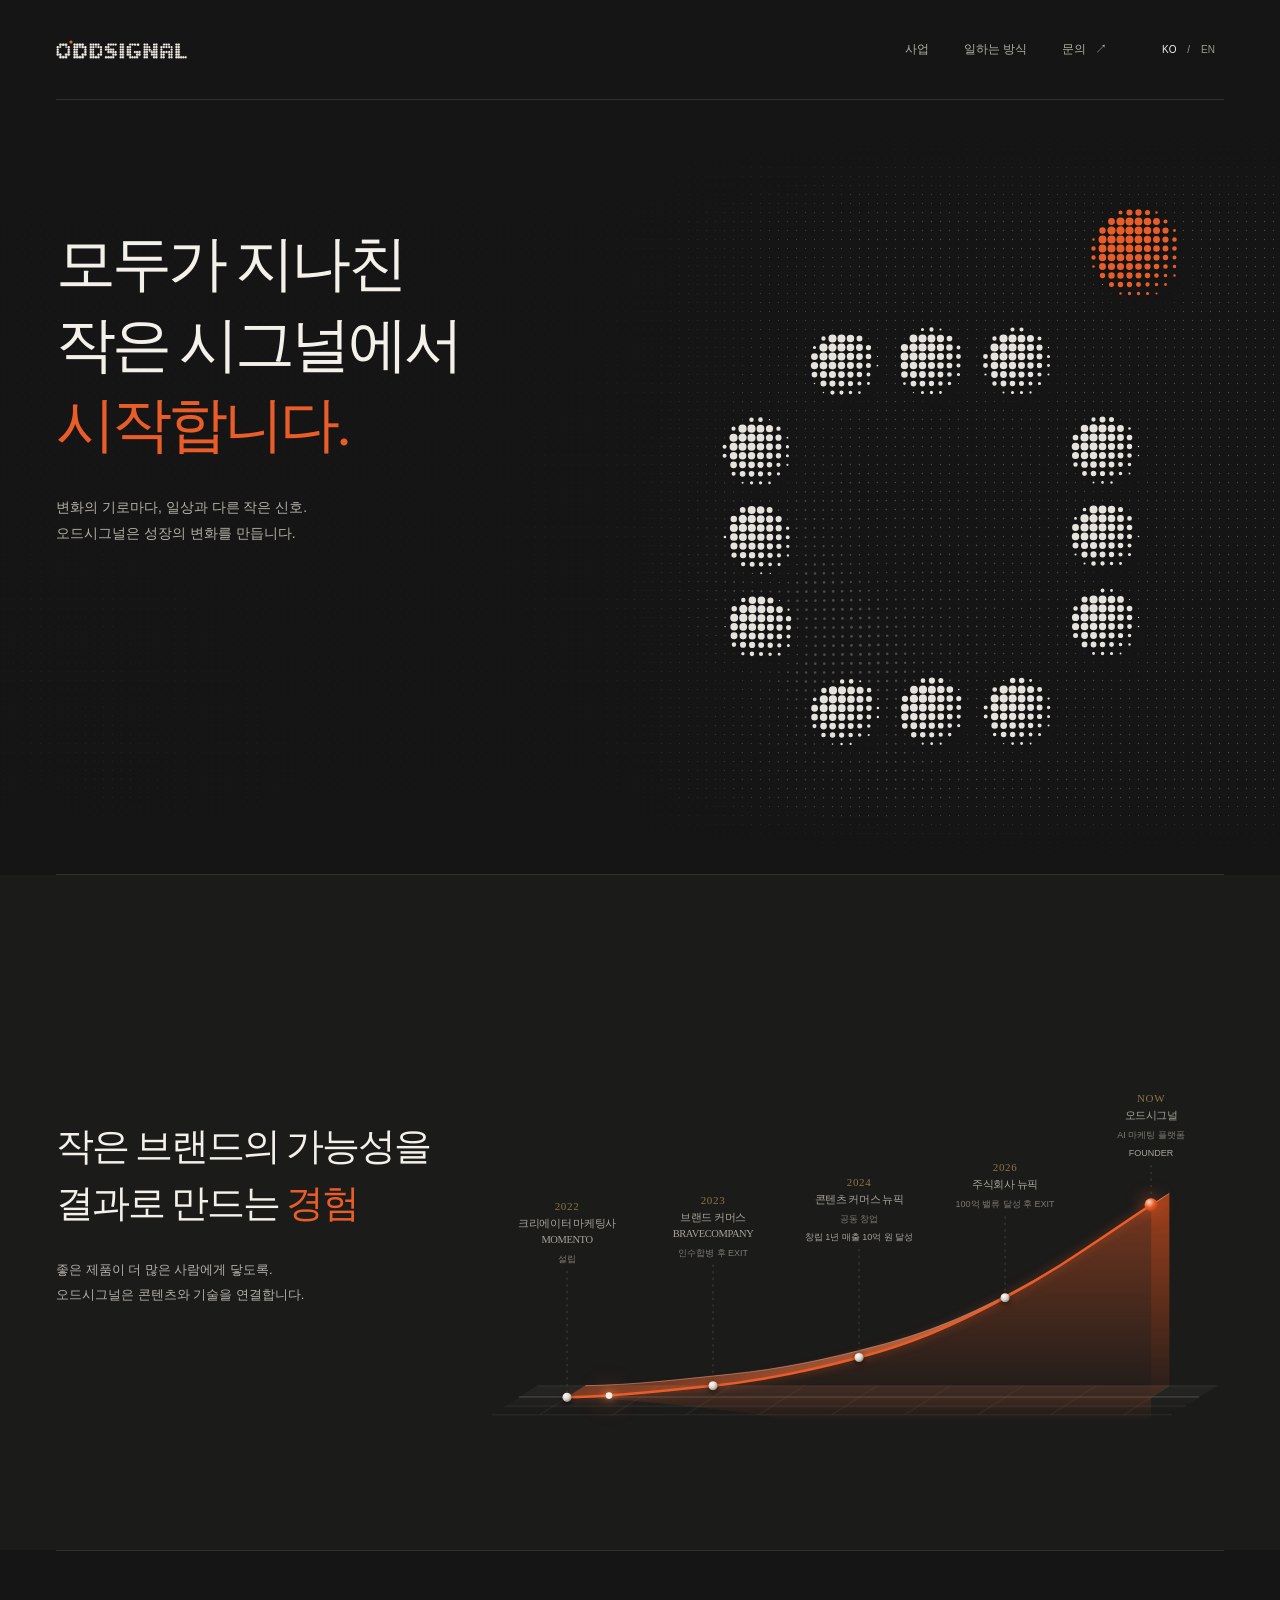
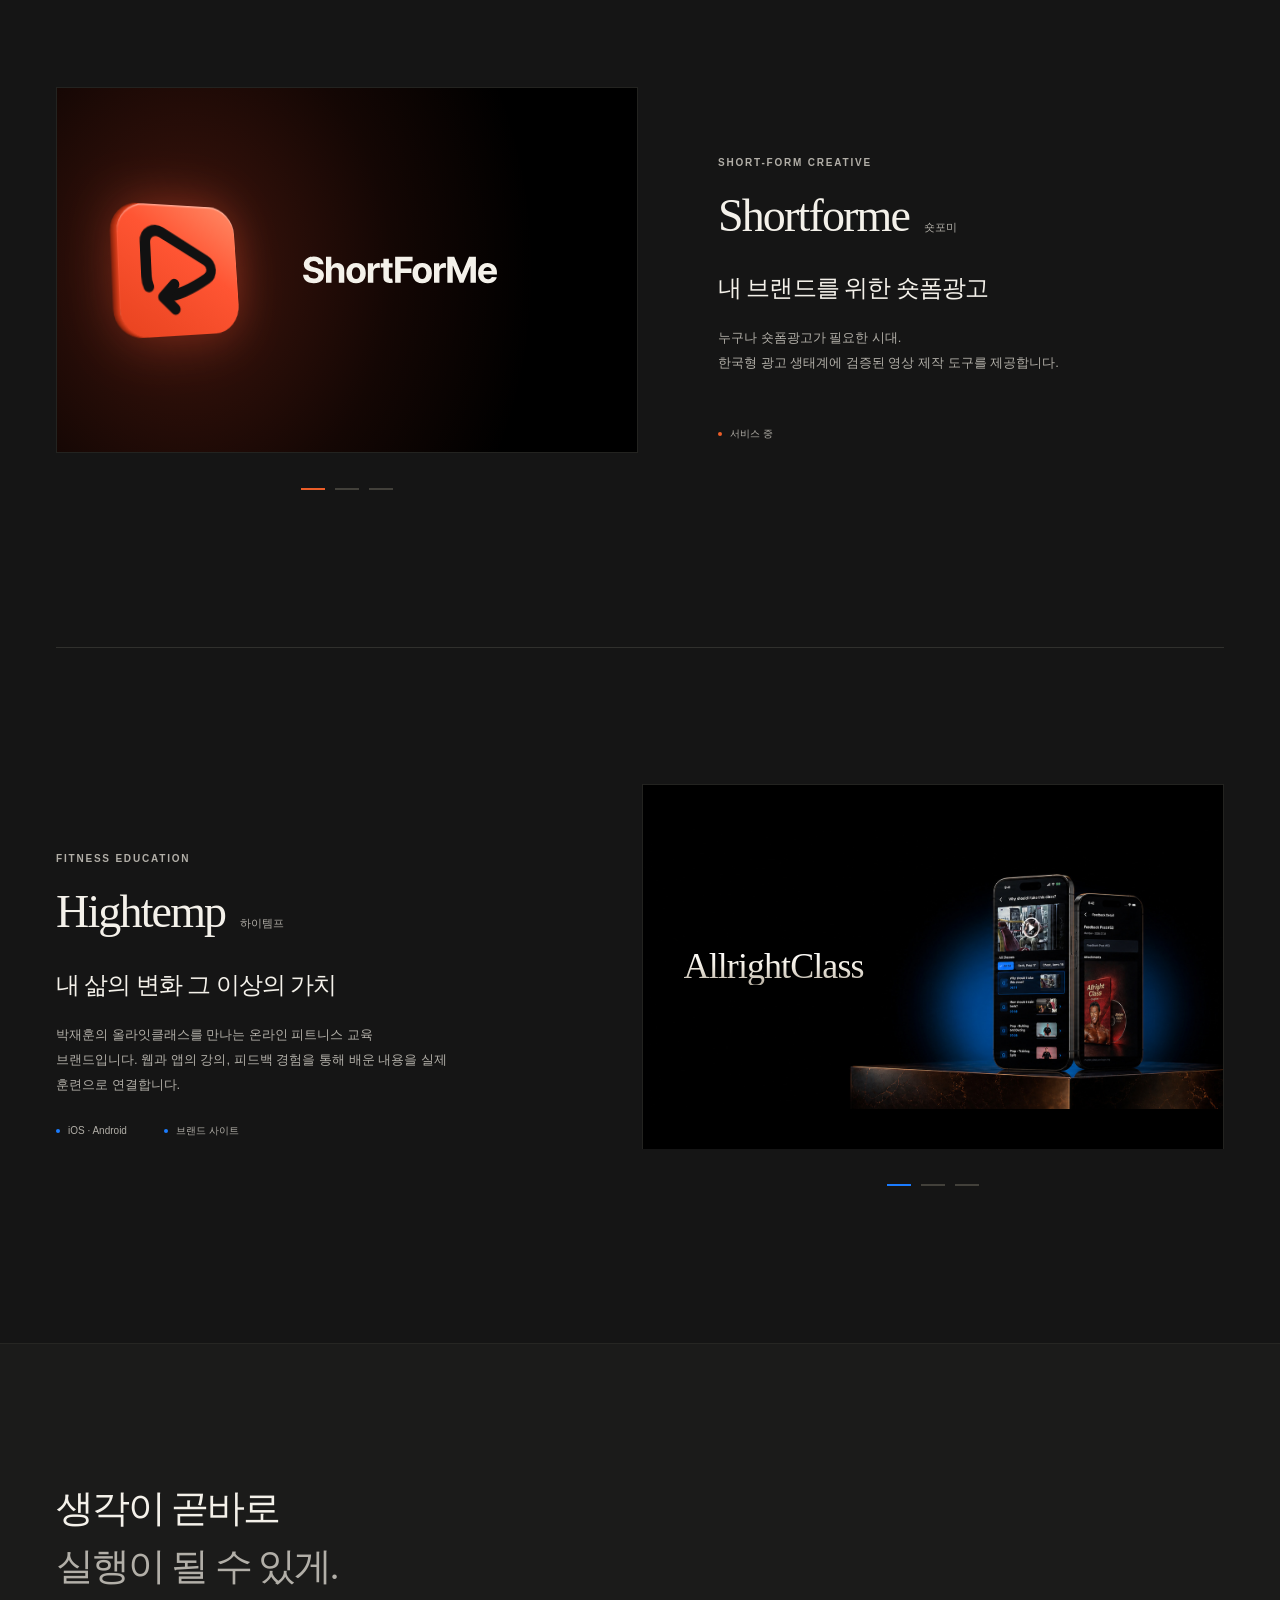
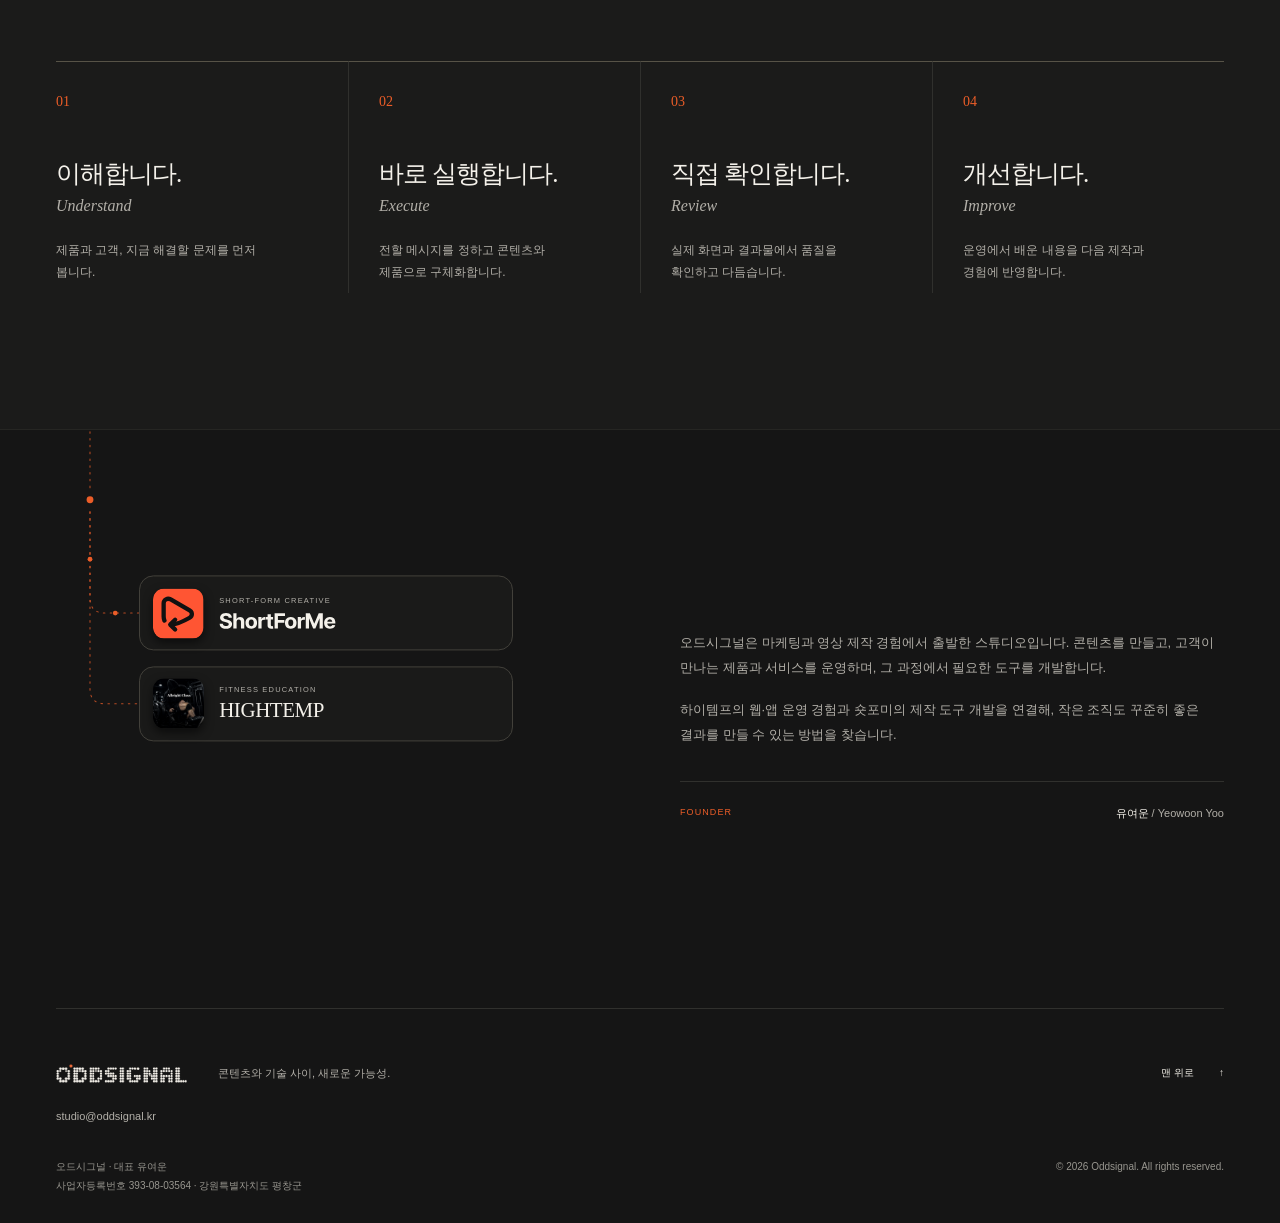
==== commit eb60cf41: "Shortforme deck slide 2: show the whole format detail modal with surrounding background (signal113b)" ====
--- a/index.html
+++ b/index.html
@@ -25,7 +25,7 @@
 </section>
 <section class="ventures wrap section" id="ventures" aria-labelledby="ventures-title">
 <div class="pr-band"><h2 id="ventures-title" data-i18n="prTitle">작은 브랜드의 가능성을<br>결과로 만드는 <em>경험</em></h2><p class="pr-lead" data-i18n="prLead">좋은 제품이 더 많은 사람에게 닿도록.<br>오드시그널은 콘텐츠와 기술을 연결합니다.</p><div class="pr-chart"><div class="pr-graph" role="img" aria-label="2022년부터 현재까지 가파르게 오르는 성장 흐름 개념 그래프. 다섯 지점: MOMENTO 설립, BRAVECOMPANY EXIT, 뉴픽 공동 창업과 창립 1년 매출 10억 원, 뉴픽 100억 밸류 EXIT, 오드시그널 FOUNDER" data-label="prGraphA"><svg class="pr-svg" viewBox="0 0 880 300" aria-hidden="true" focusable="false"><defs><linearGradient id="prArea" x1="0" y1="0" x2="0" y2="1"><stop offset="0" stop-color="#eb5d28" stop-opacity=".42"/><stop offset="1" stop-color="#eb5d28" stop-opacity=".02"/></linearGradient><linearGradient id="prRib" gradientUnits="userSpaceOnUse" x1="88" y1="0" x2="814" y2="0"><stop offset="0" stop-color="#eb5d28" stop-opacity=".3"/><stop offset="1" stop-color="#ff9d70" stop-opacity=".95"/></linearGradient><linearGradient id="prSide" gradientUnits="userSpaceOnUse" x1="0" y1="34" x2="0" y2="280"><stop offset="0" stop-color="#c44a1c" stop-opacity=".8"/><stop offset="1" stop-color="#c44a1c" stop-opacity=".06"/></linearGradient><linearGradient id="prRefl" gradientUnits="userSpaceOnUse" x1="0" y1="280" x2="0" y2="250"><stop offset="0" stop-color="#eb5d28" stop-opacity=".16"/><stop offset="1" stop-color="#eb5d28" stop-opacity="0"/></linearGradient><linearGradient id="prFloor" gradientUnits="userSpaceOnUse" x1="0" y1="266" x2="0" y2="301"><stop offset="0" stop-color="#fff" stop-opacity=".05"/><stop offset="1" stop-color="#fff" stop-opacity="0"/></linearGradient><radialGradient id="prBall" cx=".35" cy=".3" r=".8"><stop offset="0" stop-color="#fff"/><stop offset=".55" stop-color="#d9d2c4"/><stop offset="1" stop-color="#7d776b"/></radialGradient><radialGradient id="prBallEnd" cx=".35" cy=".3" r=".8"><stop offset="0" stop-color="#ffd9c4"/><stop offset=".5" stop-color="#eb5d28"/><stop offset="1" stop-color="#a63a14"/></radialGradient></defs><g class="pr-floor"><path d="M52 266 L872 266 L817 301 L-3 301 Z" fill="url(#prFloor)"/><g class="pr-grid"><line x1="52" y1="266" x2="872" y2="266"/><line x1="13.5" y1="290.5" x2="833.5" y2="290.5"/><line x1="-3" y1="301" x2="817" y2="301"/><line x1="110" y1="266" x2="55" y2="301"/><line x1="198" y1="266" x2="143" y2="301"/><line x1="286" y1="266" x2="231" y2="301"/><line x1="374" y1="266" x2="319" y2="301"/><line x1="462" y1="266" x2="407" y2="301"/><line x1="550" y1="266" x2="495" y2="301"/><line x1="638" y1="266" x2="583" y2="301"/><line x1="726" y1="266" x2="671" y2="301"/><line x1="814" y1="266" x2="759" y2="301"/></g><path class="pr-foot" d="M88 280 L792 280 L814 266 L110 266 Z"/></g><line class="pr-base" x1="30" y1="280" x2="850" y2="280"/><g class="pr-solid"><path class="pr-refl" transform="translate(0 560) scale(1 -1)" d="M88 280 C150 279,205 272,264 266 C323 260,380 248,440 232 C500 216,550 196,616 160 C682 124,720 96,792 48 L792 280 L88 280 Z"/><path class="pr-side" d="M792 48 L814 34 L814 266 L792 280 Z"/><path class="pr-rib" d="M88 280 C150 279,205 272,264 266 C323 260,380 248,440 232 C500 216,550 196,616 160 C682 124,720 96,792 48 L814 34 C742 82,704 110,638 146 C572 182,522 202,462 218 C402 234,345 246,286 252 C227 258,172 265,110 266 Z"/><path class="pr-back" d="M110 266 C172 265,227 258,286 252 C345 246,402 234,462 218 C522 202,572 182,638 146 C704 110,742 82,814 34"/><path class="pr-area" d="M88 280 C150 279,205 272,264 266 C323 260,380 248,440 232 C500 216,550 196,616 160 C682 124,720 96,792 48 L792 280 L88 280 Z"/></g><line class="pr-drop" x1="88" y1="127.6" x2="88" y2="280"/><line class="pr-drop" x1="264" y1="119.9" x2="264" y2="266"/><line class="pr-drop" x1="440" y1="101.2" x2="440" y2="232"/><line class="pr-drop" x1="616" y1="61.6" x2="616" y2="160"/><line class="pr-drop" x1="792" y1="0.0" x2="792" y2="48"/><path class="pr-line" pathLength="1" d="M88 280 C150 279,205 272,264 266 C323 260,380 248,440 232 C500 216,550 196,616 160 C682 124,720 96,792 48"/><circle class="pr-bead" r="4" opacity="0"><animateMotion dur="3.6s" begin="2.2s" repeatCount="indefinite" calcMode="spline" keyPoints="0;1" keyTimes="0;1" keySplines=".45 0 .55 1" path="M88 280 C150 279,205 272,264 266 C323 260,380 248,440 232 C500 216,550 196,616 160 C682 124,720 96,792 48"/><animate attributeName="opacity" values="0;1;1;0" keyTimes="0;.12;.86;1" dur="3.6s" begin="2.2s" repeatCount="indefinite"/></circle><circle class="pr-pulse" cx="792" cy="48" r="8"/><circle class="pr-dot" cx="88" cy="280" r="5.5"/><circle class="pr-hit" cx="88" cy="280" r="24" fill="transparent"/><circle class="pr-dot" cx="264" cy="266" r="5.5"/><circle class="pr-hit" cx="264" cy="266" r="24" fill="transparent"/><circle class="pr-dot" cx="440" cy="232" r="5.5"/><circle class="pr-hit" cx="440" cy="232" r="24" fill="transparent"/><circle class="pr-dot" cx="616" cy="160" r="5.5"/><circle class="pr-hit" cx="616" cy="160" r="24" fill="transparent"/><circle class="pr-dot pr-dot-end" cx="792" cy="48" r="8"/><circle class="pr-hit" cx="792" cy="48" r="24" fill="transparent"/></svg></div><ol class="pr-points"><li><span class="pr-n" data-i18n="prP1y">2022</span><strong data-i18n="prP1t">크리에이터 마케팅사 MOMENTO</strong><span class="pr-d" data-i18n="prP1d">설립</span></li><li><span class="pr-n" data-i18n="prP2y">2023</span><strong data-i18n="prP2t">브랜드 커머스 BRAVECOMPANY</strong><span class="pr-d" data-i18n="prP2d">인수합병 후 EXIT</span></li><li><span class="pr-n" data-i18n="prP3y">2024</span><strong data-i18n="prP3t">콘텐츠 커머스 뉴픽</strong><span class="pr-d" data-i18n="prP3d">공동 창업<b>창립 1년 매출 10억 원 달성</b></span></li><li><span class="pr-n" data-i18n="prP4y">2026</span><strong data-i18n="prP4t">주식회사 뉴픽</strong><span class="pr-d" data-i18n="prP4d">100억 밸류 달성 후 EXIT</span></li><li class="pr-end"><span class="pr-n" data-i18n="prP5y">NOW</span><strong data-i18n="prP5t">오드시그널</strong><span class="pr-d" data-i18n="prP5d">AI 마케팅 플랫폼<b>FOUNDER</b></span></li></ol></div></div>
-<article class="venture shortforme"><div class="venture-visual sf-deck" role="group" aria-roledescription="carousel" aria-label="숏포미 기능 미리보기" data-label="sfDeck"><button type="button" class="deck-zone deck-prev" data-dir="-1" tabindex="-1" aria-hidden="true"><span>←</span></button><button type="button" class="deck-zone deck-next" data-dir="1" tabindex="-1" aria-hidden="true"><span>→</span></button><figure class="sf-slide" id="sf-slide-1" role="tabpanel" aria-labelledby="sf-tab-1"><div class="sf-shot ht-intro sf-intro"><div class="hightemp-visual"><div class="sfi-stage" role="img" aria-label="숏포미 로고: 코랄색 앱 아이콘과 ShortForMe 글자" data-label="sfIntroArt"><img class="sfi-word" src="assets/shortforme-wordmark-white.svg" alt="" width="1109" height="165"><span class="sfi-tile"><svg viewBox="165 150 690 740" aria-hidden="true"><g fill="none" stroke="#111" stroke-width="88" stroke-linecap="round" stroke-linejoin="round" transform="translate(-35 0)"><path d="M268 655C255 625 252 600 252 575V305C252 228 330 188 396 226L782 448C842 483 842 563 782 598C645 677 525 728 405 738"/><path d="M486 640L386 738L486 836"/></g></svg></span></div></div></div></figure><figure class="sf-slide" id="sf-slide-2" role="tabpanel" aria-labelledby="sf-tab-2" hidden><div class="sf-shot"><img src="assets/sf-format-detail.jpg" alt="실제 숏포미 광고 예시 상세 창: 간편·냉동 상품의 실제 광고 영상과 이럴 때 참고하세요·예시에서 볼 부분 설명, 이 포맷으로 제작 설계 버튼" data-alt="sfFormatAlt" width="1214" height="763" loading="lazy"></div></figure>
+<article class="venture shortforme"><div class="venture-visual sf-deck" role="group" aria-roledescription="carousel" aria-label="숏포미 기능 미리보기" data-label="sfDeck"><button type="button" class="deck-zone deck-prev" data-dir="-1" tabindex="-1" aria-hidden="true"><span>←</span></button><button type="button" class="deck-zone deck-next" data-dir="1" tabindex="-1" aria-hidden="true"><span>→</span></button><figure class="sf-slide" id="sf-slide-1" role="tabpanel" aria-labelledby="sf-tab-1"><div class="sf-shot ht-intro sf-intro"><div class="hightemp-visual"><div class="sfi-stage" role="img" aria-label="숏포미 로고: 코랄색 앱 아이콘과 ShortForMe 글자" data-label="sfIntroArt"><img class="sfi-word" src="assets/shortforme-wordmark-white.svg" alt="" width="1109" height="165"><span class="sfi-tile"><svg viewBox="165 150 690 740" aria-hidden="true"><g fill="none" stroke="#111" stroke-width="88" stroke-linecap="round" stroke-linejoin="round" transform="translate(-35 0)"><path d="M268 655C255 625 252 600 252 575V305C252 228 330 188 396 226L782 448C842 483 842 563 782 598C645 677 525 728 405 738"/><path d="M486 640L386 738L486 836"/></g></svg></span></div></div></div></figure><figure class="sf-slide" id="sf-slide-2" role="tabpanel" aria-labelledby="sf-tab-2" hidden><div class="sf-shot"><img src="assets/sf-format-detail.jpg?v=2" alt="실제 숏포미 광고 예시 상세 창: 간편·냉동 상품의 실제 광고 영상과 이럴 때 참고하세요·예시에서 볼 부분 설명, 이 포맷으로 제작 설계 버튼" data-alt="sfFormatAlt" width="1570" height="987" loading="lazy"></div></figure>
 <figure class="sf-slide" id="sf-slide-3" role="tabpanel" aria-labelledby="sf-tab-3" hidden><div class="sf-shot"><img src="assets/sf-planning-chat.jpg" alt="실제 숏포미 소재 기획 대화 화면: 어떤 소재를 만들어 볼까요? 질문과 시작 문장 버튼 세 개, 아래 입력창" data-alt="sfChatAlt" width="1192" height="750" loading="lazy"></div></figure>
 <div class="sf-tabs" role="tablist" aria-label="숏포미 기능 미리보기 단계" data-label="sfTabs"><button type="button" role="tab" id="sf-tab-1" aria-controls="sf-slide-1" aria-selected="true"><span aria-hidden="true">01</span><span data-i18n="sfTab1">숏포미 소개</span></button><button type="button" role="tab" id="sf-tab-2" aria-controls="sf-slide-2" aria-selected="false" tabindex="-1"><span aria-hidden="true">02</span><span data-i18n="sfTab2">광고 포맷 고르기</span></button><button type="button" role="tab" id="sf-tab-3" aria-controls="sf-slide-3" aria-selected="false" tabindex="-1"><span aria-hidden="true">03</span><span data-i18n="sfTab3">대화로 소재 기획</span></button></div></div>
 <div class="venture-copy"><a href="business.html#shortforme" class="title-area" data-page="business.html" data-hash="#shortforme"><p class="eyebrow muted">SHORT-FORM CREATIVE</p><h3><span class="title-link">Shortforme</span><span class="brand-ko" data-i18n="shortName">숏포미</span></h3></a><div class="sf-copy"><div class="sf-pane is-on"><p class="venture-statement" data-i18n="shortTitle">내 브랜드를 위한 숏폼광고</p><p class="body-copy" data-i18n="shortBody">누구나 숏폼광고가 필요한 시대.<br>한국형 광고 생태계에 검증된 영상 제작 도구를 제공합니다.</p></div><div class="sf-pane"><p class="venture-statement" data-i18n="sf2Title">실제 광고에서 포맷을 고르세요</p><p class="body-copy" data-i18n="sf2Body">업종별 실제 숏폼 광고를 보고, 어떤 상황에 쓰면 좋은지 확인하세요. 마음에 드는 포맷에서 ‘이 포맷으로 제작 설계’를 누르면 내 상품에 맞춘 제작이 시작됩니다.</p></div><div class="sf-pane"><p class="venture-statement" data-i18n="sf3Title">무엇을 만들지, 대화로 정하세요</p><p class="body-copy" data-i18n="sf3Body">브랜드와 상품, 팔고 싶은 상황을 편하게 말해 보세요. AI가 맞는 소재를 추천하고 제작까지 이어 줍니다.</p></div></div><div class="venture-link-row"><span class="status"><span aria-hidden="true"></span><span data-i18n="inService">서비스 중</span></span></div></div></article>
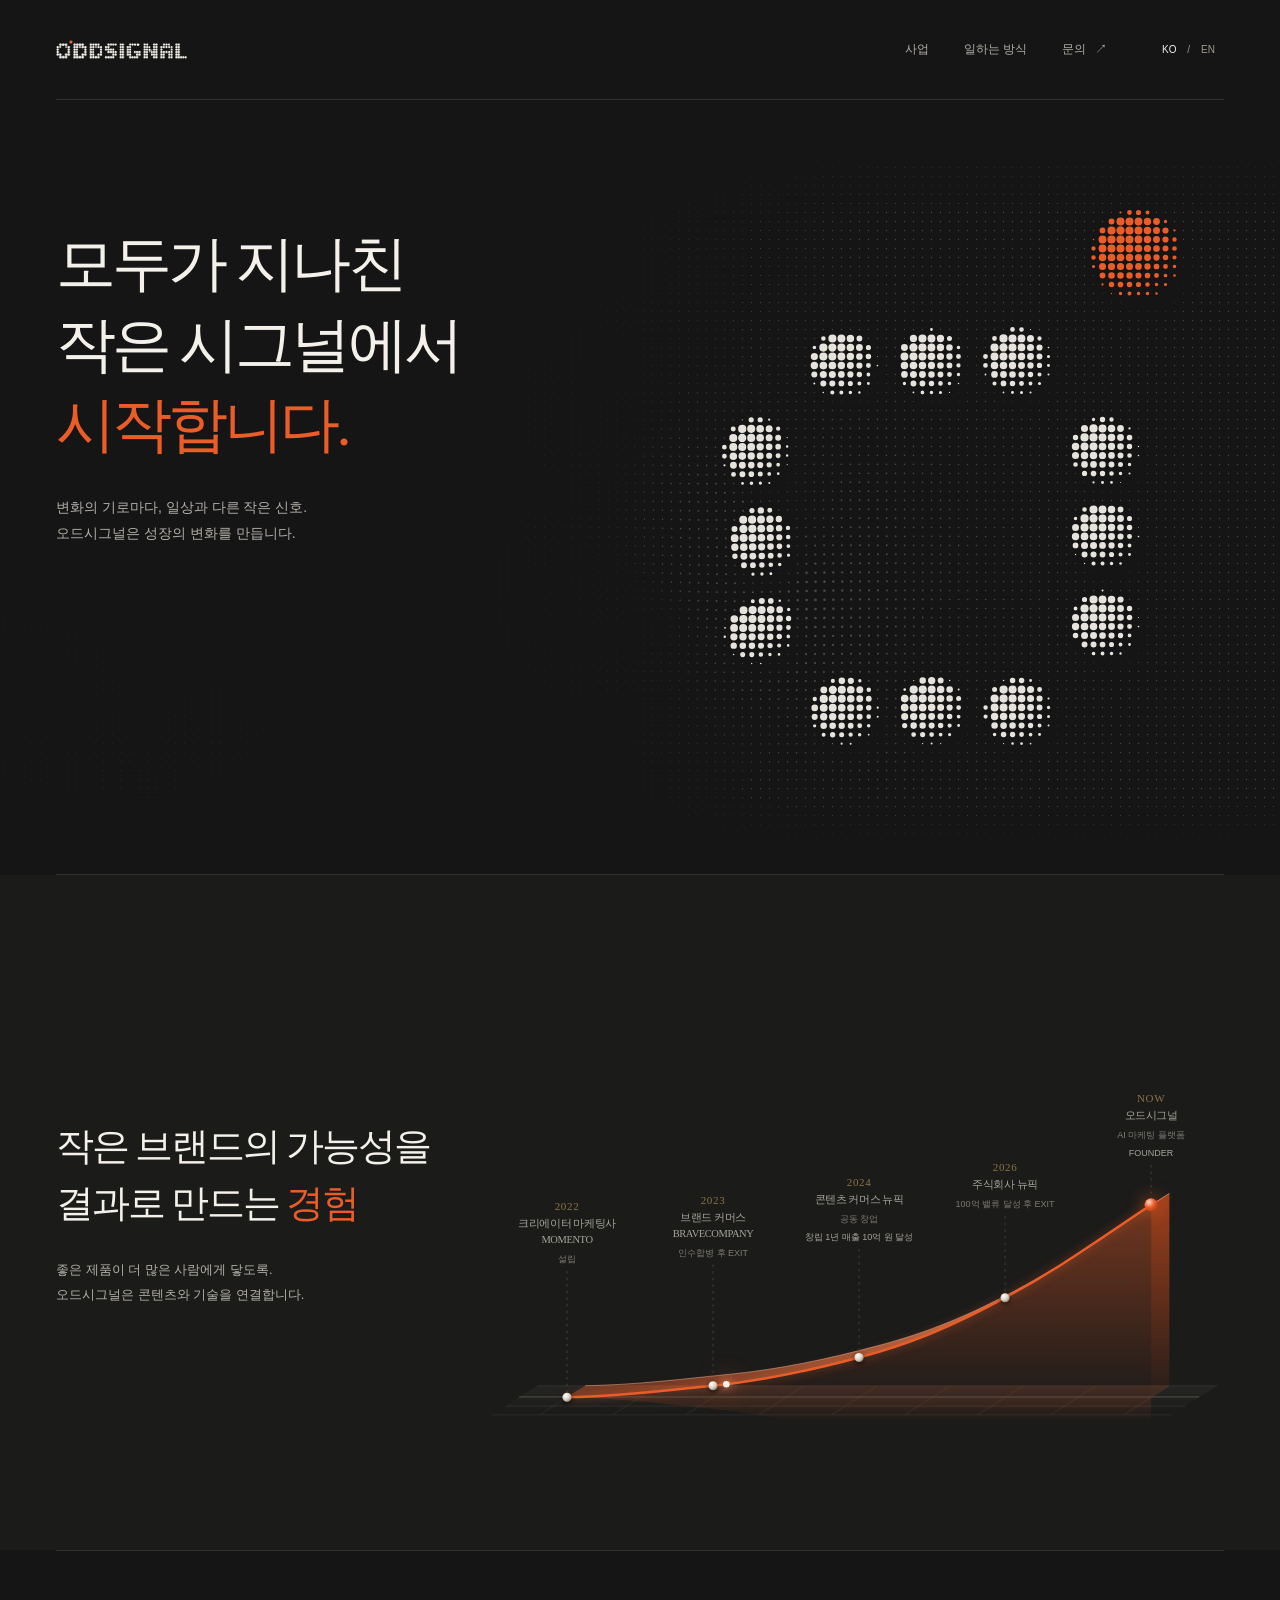
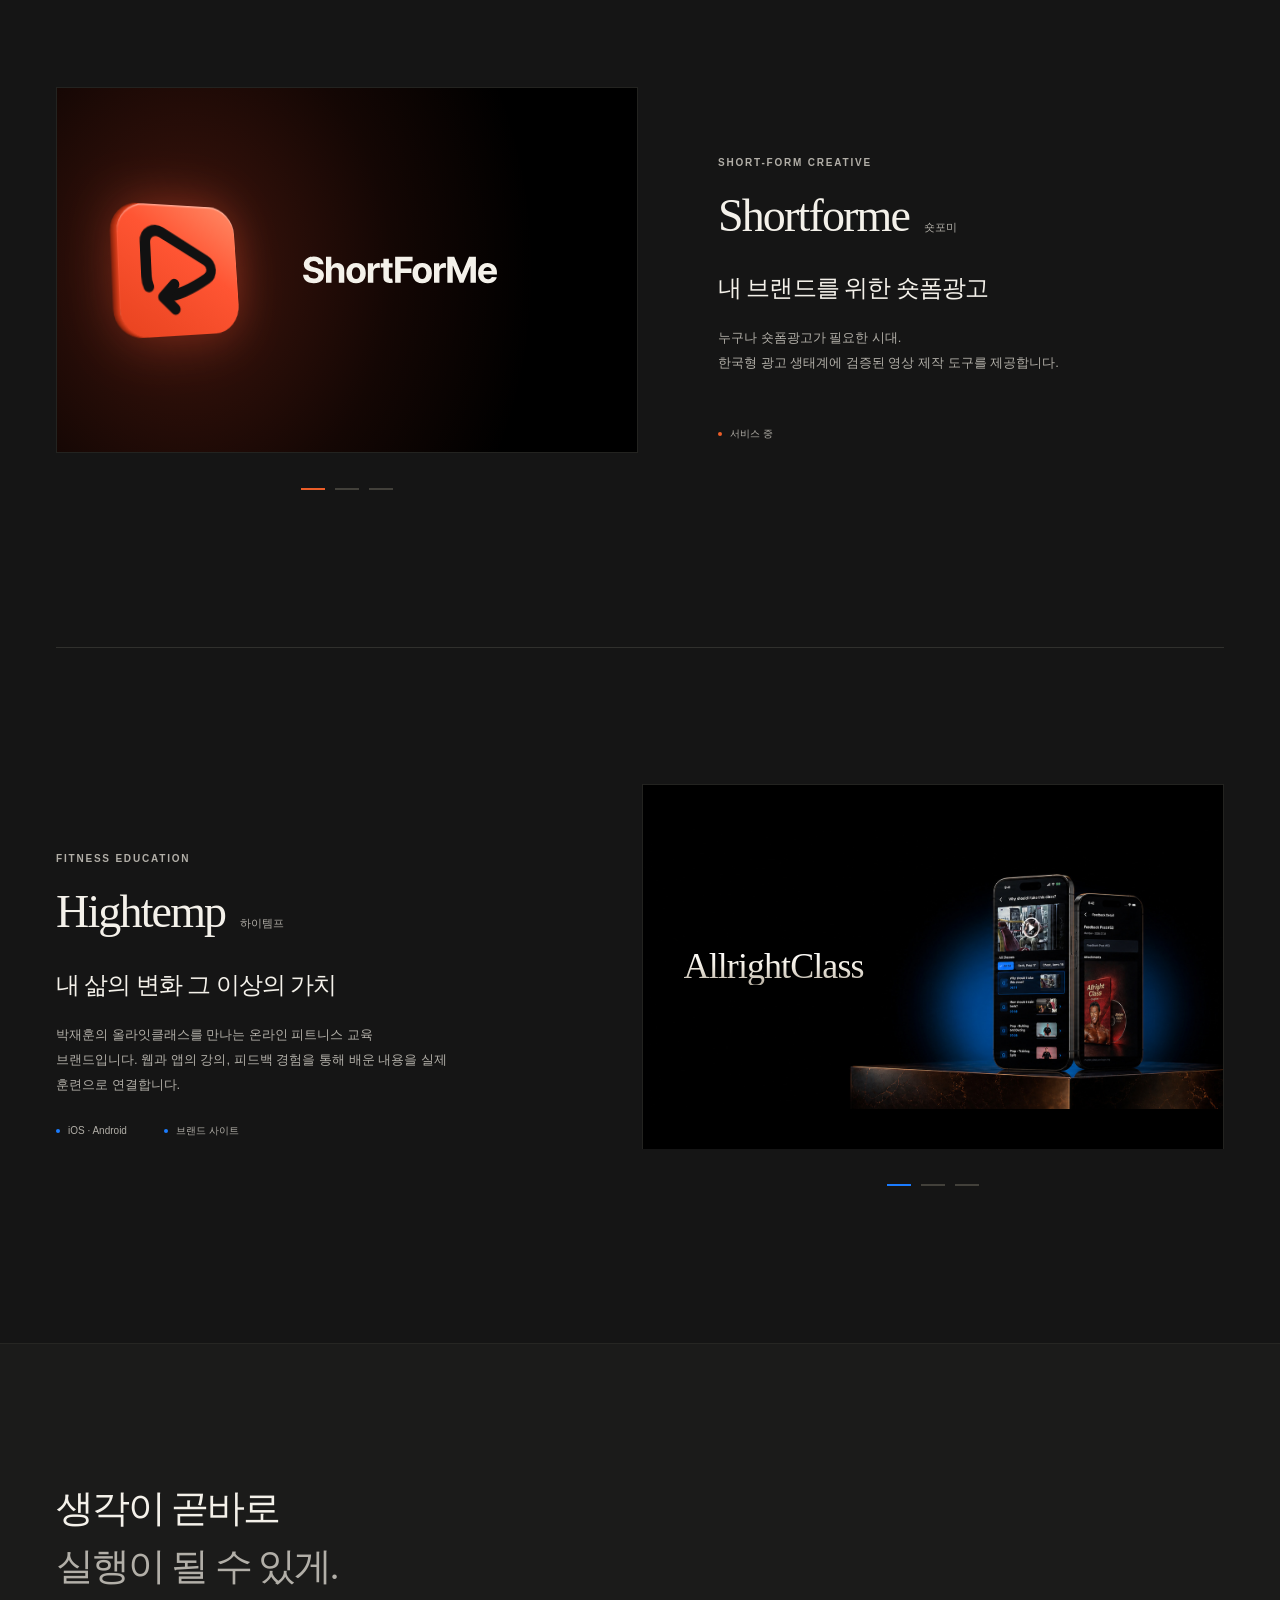
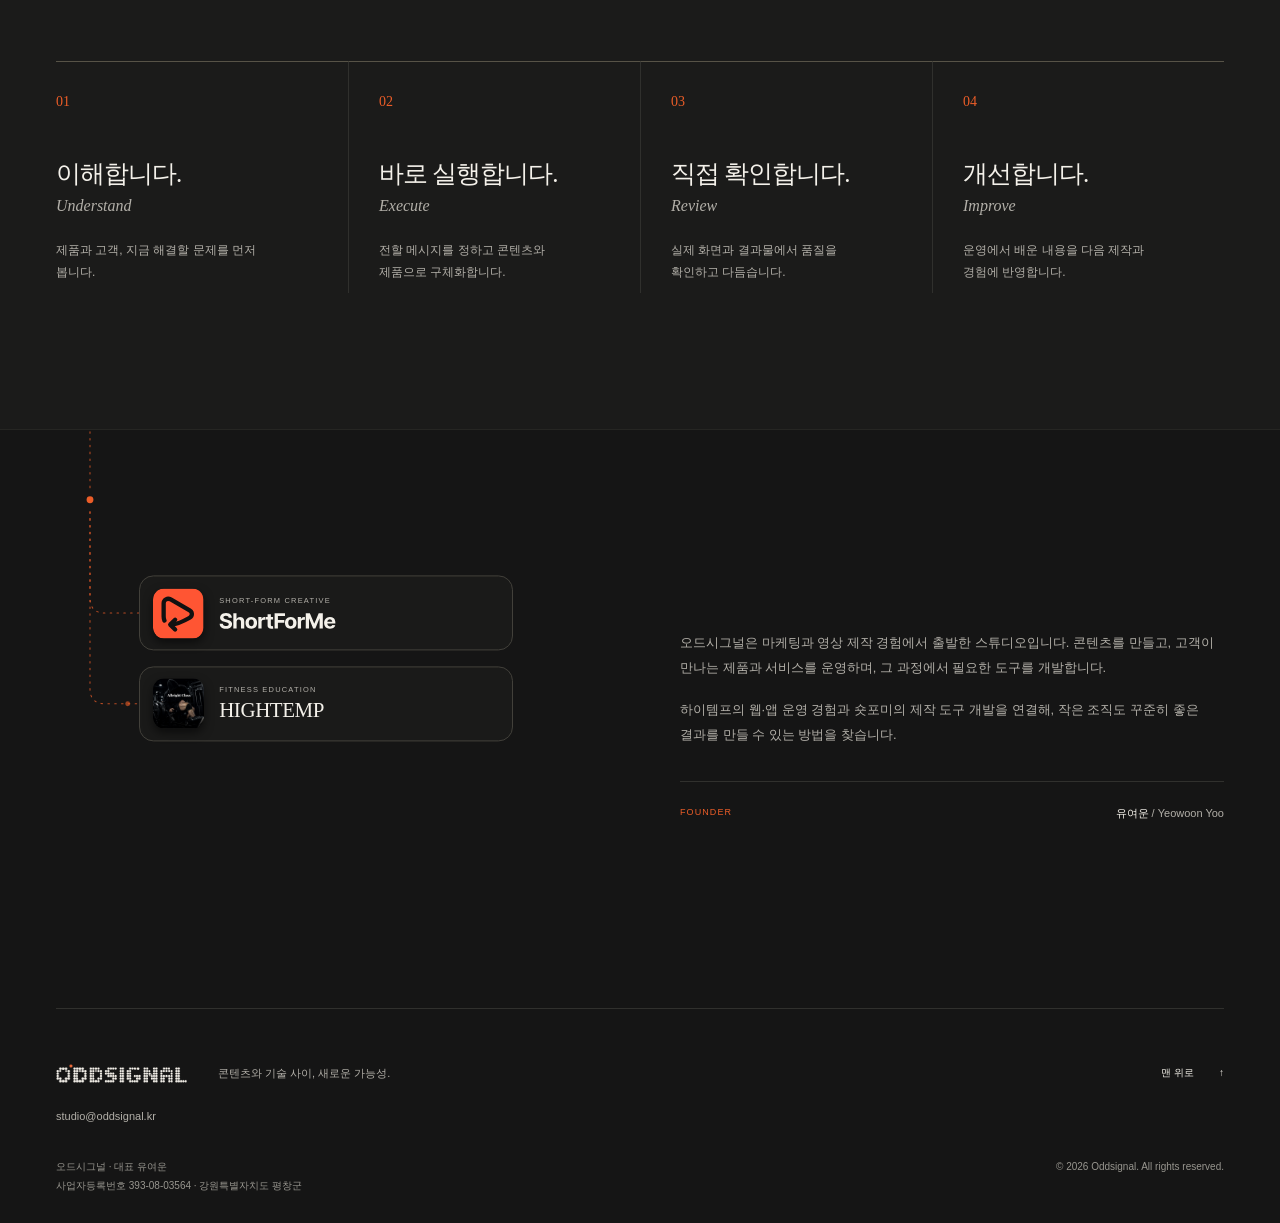
==== commit e8bbaf27: "Shortforme deck slide 3: roomier top and bottom margins around the planning chat (signal113c) Co-Aut" ====
--- a/index.html
+++ b/index.html
@@ -26,7 +26,7 @@
 <section class="ventures wrap section" id="ventures" aria-labelledby="ventures-title">
 <div class="pr-band"><h2 id="ventures-title" data-i18n="prTitle">작은 브랜드의 가능성을<br>결과로 만드는 <em>경험</em></h2><p class="pr-lead" data-i18n="prLead">좋은 제품이 더 많은 사람에게 닿도록.<br>오드시그널은 콘텐츠와 기술을 연결합니다.</p><div class="pr-chart"><div class="pr-graph" role="img" aria-label="2022년부터 현재까지 가파르게 오르는 성장 흐름 개념 그래프. 다섯 지점: MOMENTO 설립, BRAVECOMPANY EXIT, 뉴픽 공동 창업과 창립 1년 매출 10억 원, 뉴픽 100억 밸류 EXIT, 오드시그널 FOUNDER" data-label="prGraphA"><svg class="pr-svg" viewBox="0 0 880 300" aria-hidden="true" focusable="false"><defs><linearGradient id="prArea" x1="0" y1="0" x2="0" y2="1"><stop offset="0" stop-color="#eb5d28" stop-opacity=".42"/><stop offset="1" stop-color="#eb5d28" stop-opacity=".02"/></linearGradient><linearGradient id="prRib" gradientUnits="userSpaceOnUse" x1="88" y1="0" x2="814" y2="0"><stop offset="0" stop-color="#eb5d28" stop-opacity=".3"/><stop offset="1" stop-color="#ff9d70" stop-opacity=".95"/></linearGradient><linearGradient id="prSide" gradientUnits="userSpaceOnUse" x1="0" y1="34" x2="0" y2="280"><stop offset="0" stop-color="#c44a1c" stop-opacity=".8"/><stop offset="1" stop-color="#c44a1c" stop-opacity=".06"/></linearGradient><linearGradient id="prRefl" gradientUnits="userSpaceOnUse" x1="0" y1="280" x2="0" y2="250"><stop offset="0" stop-color="#eb5d28" stop-opacity=".16"/><stop offset="1" stop-color="#eb5d28" stop-opacity="0"/></linearGradient><linearGradient id="prFloor" gradientUnits="userSpaceOnUse" x1="0" y1="266" x2="0" y2="301"><stop offset="0" stop-color="#fff" stop-opacity=".05"/><stop offset="1" stop-color="#fff" stop-opacity="0"/></linearGradient><radialGradient id="prBall" cx=".35" cy=".3" r=".8"><stop offset="0" stop-color="#fff"/><stop offset=".55" stop-color="#d9d2c4"/><stop offset="1" stop-color="#7d776b"/></radialGradient><radialGradient id="prBallEnd" cx=".35" cy=".3" r=".8"><stop offset="0" stop-color="#ffd9c4"/><stop offset=".5" stop-color="#eb5d28"/><stop offset="1" stop-color="#a63a14"/></radialGradient></defs><g class="pr-floor"><path d="M52 266 L872 266 L817 301 L-3 301 Z" fill="url(#prFloor)"/><g class="pr-grid"><line x1="52" y1="266" x2="872" y2="266"/><line x1="13.5" y1="290.5" x2="833.5" y2="290.5"/><line x1="-3" y1="301" x2="817" y2="301"/><line x1="110" y1="266" x2="55" y2="301"/><line x1="198" y1="266" x2="143" y2="301"/><line x1="286" y1="266" x2="231" y2="301"/><line x1="374" y1="266" x2="319" y2="301"/><line x1="462" y1="266" x2="407" y2="301"/><line x1="550" y1="266" x2="495" y2="301"/><line x1="638" y1="266" x2="583" y2="301"/><line x1="726" y1="266" x2="671" y2="301"/><line x1="814" y1="266" x2="759" y2="301"/></g><path class="pr-foot" d="M88 280 L792 280 L814 266 L110 266 Z"/></g><line class="pr-base" x1="30" y1="280" x2="850" y2="280"/><g class="pr-solid"><path class="pr-refl" transform="translate(0 560) scale(1 -1)" d="M88 280 C150 279,205 272,264 266 C323 260,380 248,440 232 C500 216,550 196,616 160 C682 124,720 96,792 48 L792 280 L88 280 Z"/><path class="pr-side" d="M792 48 L814 34 L814 266 L792 280 Z"/><path class="pr-rib" d="M88 280 C150 279,205 272,264 266 C323 260,380 248,440 232 C500 216,550 196,616 160 C682 124,720 96,792 48 L814 34 C742 82,704 110,638 146 C572 182,522 202,462 218 C402 234,345 246,286 252 C227 258,172 265,110 266 Z"/><path class="pr-back" d="M110 266 C172 265,227 258,286 252 C345 246,402 234,462 218 C522 202,572 182,638 146 C704 110,742 82,814 34"/><path class="pr-area" d="M88 280 C150 279,205 272,264 266 C323 260,380 248,440 232 C500 216,550 196,616 160 C682 124,720 96,792 48 L792 280 L88 280 Z"/></g><line class="pr-drop" x1="88" y1="127.6" x2="88" y2="280"/><line class="pr-drop" x1="264" y1="119.9" x2="264" y2="266"/><line class="pr-drop" x1="440" y1="101.2" x2="440" y2="232"/><line class="pr-drop" x1="616" y1="61.6" x2="616" y2="160"/><line class="pr-drop" x1="792" y1="0.0" x2="792" y2="48"/><path class="pr-line" pathLength="1" d="M88 280 C150 279,205 272,264 266 C323 260,380 248,440 232 C500 216,550 196,616 160 C682 124,720 96,792 48"/><circle class="pr-bead" r="4" opacity="0"><animateMotion dur="3.6s" begin="2.2s" repeatCount="indefinite" calcMode="spline" keyPoints="0;1" keyTimes="0;1" keySplines=".45 0 .55 1" path="M88 280 C150 279,205 272,264 266 C323 260,380 248,440 232 C500 216,550 196,616 160 C682 124,720 96,792 48"/><animate attributeName="opacity" values="0;1;1;0" keyTimes="0;.12;.86;1" dur="3.6s" begin="2.2s" repeatCount="indefinite"/></circle><circle class="pr-pulse" cx="792" cy="48" r="8"/><circle class="pr-dot" cx="88" cy="280" r="5.5"/><circle class="pr-hit" cx="88" cy="280" r="24" fill="transparent"/><circle class="pr-dot" cx="264" cy="266" r="5.5"/><circle class="pr-hit" cx="264" cy="266" r="24" fill="transparent"/><circle class="pr-dot" cx="440" cy="232" r="5.5"/><circle class="pr-hit" cx="440" cy="232" r="24" fill="transparent"/><circle class="pr-dot" cx="616" cy="160" r="5.5"/><circle class="pr-hit" cx="616" cy="160" r="24" fill="transparent"/><circle class="pr-dot pr-dot-end" cx="792" cy="48" r="8"/><circle class="pr-hit" cx="792" cy="48" r="24" fill="transparent"/></svg></div><ol class="pr-points"><li><span class="pr-n" data-i18n="prP1y">2022</span><strong data-i18n="prP1t">크리에이터 마케팅사 MOMENTO</strong><span class="pr-d" data-i18n="prP1d">설립</span></li><li><span class="pr-n" data-i18n="prP2y">2023</span><strong data-i18n="prP2t">브랜드 커머스 BRAVECOMPANY</strong><span class="pr-d" data-i18n="prP2d">인수합병 후 EXIT</span></li><li><span class="pr-n" data-i18n="prP3y">2024</span><strong data-i18n="prP3t">콘텐츠 커머스 뉴픽</strong><span class="pr-d" data-i18n="prP3d">공동 창업<b>창립 1년 매출 10억 원 달성</b></span></li><li><span class="pr-n" data-i18n="prP4y">2026</span><strong data-i18n="prP4t">주식회사 뉴픽</strong><span class="pr-d" data-i18n="prP4d">100억 밸류 달성 후 EXIT</span></li><li class="pr-end"><span class="pr-n" data-i18n="prP5y">NOW</span><strong data-i18n="prP5t">오드시그널</strong><span class="pr-d" data-i18n="prP5d">AI 마케팅 플랫폼<b>FOUNDER</b></span></li></ol></div></div>
 <article class="venture shortforme"><div class="venture-visual sf-deck" role="group" aria-roledescription="carousel" aria-label="숏포미 기능 미리보기" data-label="sfDeck"><button type="button" class="deck-zone deck-prev" data-dir="-1" tabindex="-1" aria-hidden="true"><span>←</span></button><button type="button" class="deck-zone deck-next" data-dir="1" tabindex="-1" aria-hidden="true"><span>→</span></button><figure class="sf-slide" id="sf-slide-1" role="tabpanel" aria-labelledby="sf-tab-1"><div class="sf-shot ht-intro sf-intro"><div class="hightemp-visual"><div class="sfi-stage" role="img" aria-label="숏포미 로고: 코랄색 앱 아이콘과 ShortForMe 글자" data-label="sfIntroArt"><img class="sfi-word" src="assets/shortforme-wordmark-white.svg" alt="" width="1109" height="165"><span class="sfi-tile"><svg viewBox="165 150 690 740" aria-hidden="true"><g fill="none" stroke="#111" stroke-width="88" stroke-linecap="round" stroke-linejoin="round" transform="translate(-35 0)"><path d="M268 655C255 625 252 600 252 575V305C252 228 330 188 396 226L782 448C842 483 842 563 782 598C645 677 525 728 405 738"/><path d="M486 640L386 738L486 836"/></g></svg></span></div></div></div></figure><figure class="sf-slide" id="sf-slide-2" role="tabpanel" aria-labelledby="sf-tab-2" hidden><div class="sf-shot"><img src="assets/sf-format-detail.jpg?v=2" alt="실제 숏포미 광고 예시 상세 창: 간편·냉동 상품의 실제 광고 영상과 이럴 때 참고하세요·예시에서 볼 부분 설명, 이 포맷으로 제작 설계 버튼" data-alt="sfFormatAlt" width="1570" height="987" loading="lazy"></div></figure>
-<figure class="sf-slide" id="sf-slide-3" role="tabpanel" aria-labelledby="sf-tab-3" hidden><div class="sf-shot"><img src="assets/sf-planning-chat.jpg" alt="실제 숏포미 소재 기획 대화 화면: 어떤 소재를 만들어 볼까요? 질문과 시작 문장 버튼 세 개, 아래 입력창" data-alt="sfChatAlt" width="1192" height="750" loading="lazy"></div></figure>
+<figure class="sf-slide" id="sf-slide-3" role="tabpanel" aria-labelledby="sf-tab-3" hidden><div class="sf-shot"><img src="assets/sf-planning-chat.jpg?v=2" alt="실제 숏포미 소재 기획 대화 화면: 어떤 소재를 만들어 볼까요? 질문과 시작 문장 버튼 세 개, 아래 입력창" data-alt="sfChatAlt" width="1360" height="855" loading="lazy"></div></figure>
 <div class="sf-tabs" role="tablist" aria-label="숏포미 기능 미리보기 단계" data-label="sfTabs"><button type="button" role="tab" id="sf-tab-1" aria-controls="sf-slide-1" aria-selected="true"><span aria-hidden="true">01</span><span data-i18n="sfTab1">숏포미 소개</span></button><button type="button" role="tab" id="sf-tab-2" aria-controls="sf-slide-2" aria-selected="false" tabindex="-1"><span aria-hidden="true">02</span><span data-i18n="sfTab2">광고 포맷 고르기</span></button><button type="button" role="tab" id="sf-tab-3" aria-controls="sf-slide-3" aria-selected="false" tabindex="-1"><span aria-hidden="true">03</span><span data-i18n="sfTab3">대화로 소재 기획</span></button></div></div>
 <div class="venture-copy"><a href="business.html#shortforme" class="title-area" data-page="business.html" data-hash="#shortforme"><p class="eyebrow muted">SHORT-FORM CREATIVE</p><h3><span class="title-link">Shortforme</span><span class="brand-ko" data-i18n="shortName">숏포미</span></h3></a><div class="sf-copy"><div class="sf-pane is-on"><p class="venture-statement" data-i18n="shortTitle">내 브랜드를 위한 숏폼광고</p><p class="body-copy" data-i18n="shortBody">누구나 숏폼광고가 필요한 시대.<br>한국형 광고 생태계에 검증된 영상 제작 도구를 제공합니다.</p></div><div class="sf-pane"><p class="venture-statement" data-i18n="sf2Title">실제 광고에서 포맷을 고르세요</p><p class="body-copy" data-i18n="sf2Body">업종별 실제 숏폼 광고를 보고, 어떤 상황에 쓰면 좋은지 확인하세요. 마음에 드는 포맷에서 ‘이 포맷으로 제작 설계’를 누르면 내 상품에 맞춘 제작이 시작됩니다.</p></div><div class="sf-pane"><p class="venture-statement" data-i18n="sf3Title">무엇을 만들지, 대화로 정하세요</p><p class="body-copy" data-i18n="sf3Body">브랜드와 상품, 팔고 싶은 상황을 편하게 말해 보세요. AI가 맞는 소재를 추천하고 제작까지 이어 줍니다.</p></div></div><div class="venture-link-row"><span class="status"><span aria-hidden="true"></span><span data-i18n="inService">서비스 중</span></span></div></div></article>
 <article class="venture hightemp ht-v2 ht-mirror"><div class="venture-copy ht-copy"><a href="business.html#hightemp" class="title-area" data-page="business.html" data-hash="#hightemp"><p class="eyebrow muted">FITNESS EDUCATION</p><h3><span class="title-link">Hightemp</span><span class="brand-ko" data-i18n="highName">하이템프</span></h3></a><div class="sf-copy"><div class="sf-pane is-on"><p class="venture-statement" data-i18n="highTitle">내 삶의 변화 그 이상의 가치</p><p class="body-copy" data-i18n="highBody">박재훈의 올라잇클래스를 만나는 온라인 피트니스 교육 브랜드입니다. 웹과 앱의 강의, 피드백 경험을 통해 배운 내용을 실제 훈련으로 연결합니다.</p></div><div class="sf-pane"><p class="venture-statement" data-i18n="ht2Title">배움이 일상이 되고,<br>경험이 기준이 되도록.</p><p class="body-copy" data-i18n="ht2Body">대한민국 1등 바디빌딩 지식을 투영한 오늘의 루틴이 제공됩니다.</p></div><div class="sf-pane"><p class="venture-statement" data-i18n="ht3Title">같은 시간을 쓰더라도 달라지는 결과</p><p class="body-copy" data-i18n="ht3Body">쌓일수록 정확해지는 데이터로<br>스스로 길을 찾을 수 있게</p></div></div><div class="venture-link-row"><span class="status status-lead"><span aria-hidden="true"></span><span>iOS · Android</span></span><span class="status"><span aria-hidden="true"></span><span data-i18n="brandSite">브랜드 사이트</span></span></div></div><div class="venture-visual ht-carousel ht-deck" role="region" aria-roledescription="carousel" aria-label="하이템프 앱 기능 미리보기" data-label="htDeck"><button type="button" class="deck-zone deck-prev" data-dir="-1" tabindex="-1" aria-hidden="true"><span>←</span></button><button type="button" class="deck-zone deck-next" data-dir="1" tabindex="-1" aria-hidden="true"><span>→</span></button><div class="ht-track" tabindex="0"><figure class="ht-slide" role="group" aria-roledescription="slide" aria-label="1 / 3"><div class="sf-shot ht-intro"><div class="hightemp-visual"><p class="hti-word">AllrightClass</p><img src="assets/hightemp-app.jpg" alt="하이템프의 강의 수강과 피드백 앱 소개" data-alt="appAlt" width="2000" height="672" loading="lazy"></div></div></figure><figure class="ht-slide" role="group" aria-roledescription="slide" aria-label="2 / 3"><div class="sf-shot"><img src="assets/ht-stage.jpg?v=20261011b" alt="보디빌딩 대회 무대에서 주먹을 들고 포효하는 선수의 얼굴과 상체" data-alt="htStageAlt" width="1528" height="960" loading="lazy"></div></figure><figure class="ht-slide" role="group" aria-roledescription="slide" aria-label="3 / 3"><div class="sf-shot"><img src="assets/ht-routine.jpg?v=20261011b" alt="어두운 헬스장의 러닝머신에서 달리는 박재훈 선수의 뒷모습과, 하이템프 앱의 강의 재생 화면이 보이는 휴대폰" data-alt="htRoutineAlt" width="1528" height="960" loading="lazy"></div></figure></div><div class="ht-nav"><div class="ht-dots"><button type="button" class="ht-dot" aria-label="1 / 3" aria-current="true"></button><button type="button" class="ht-dot" aria-label="2 / 3" aria-current="false"></button><button type="button" class="ht-dot" aria-label="3 / 3" aria-current="false"></button></div></div></div></article>
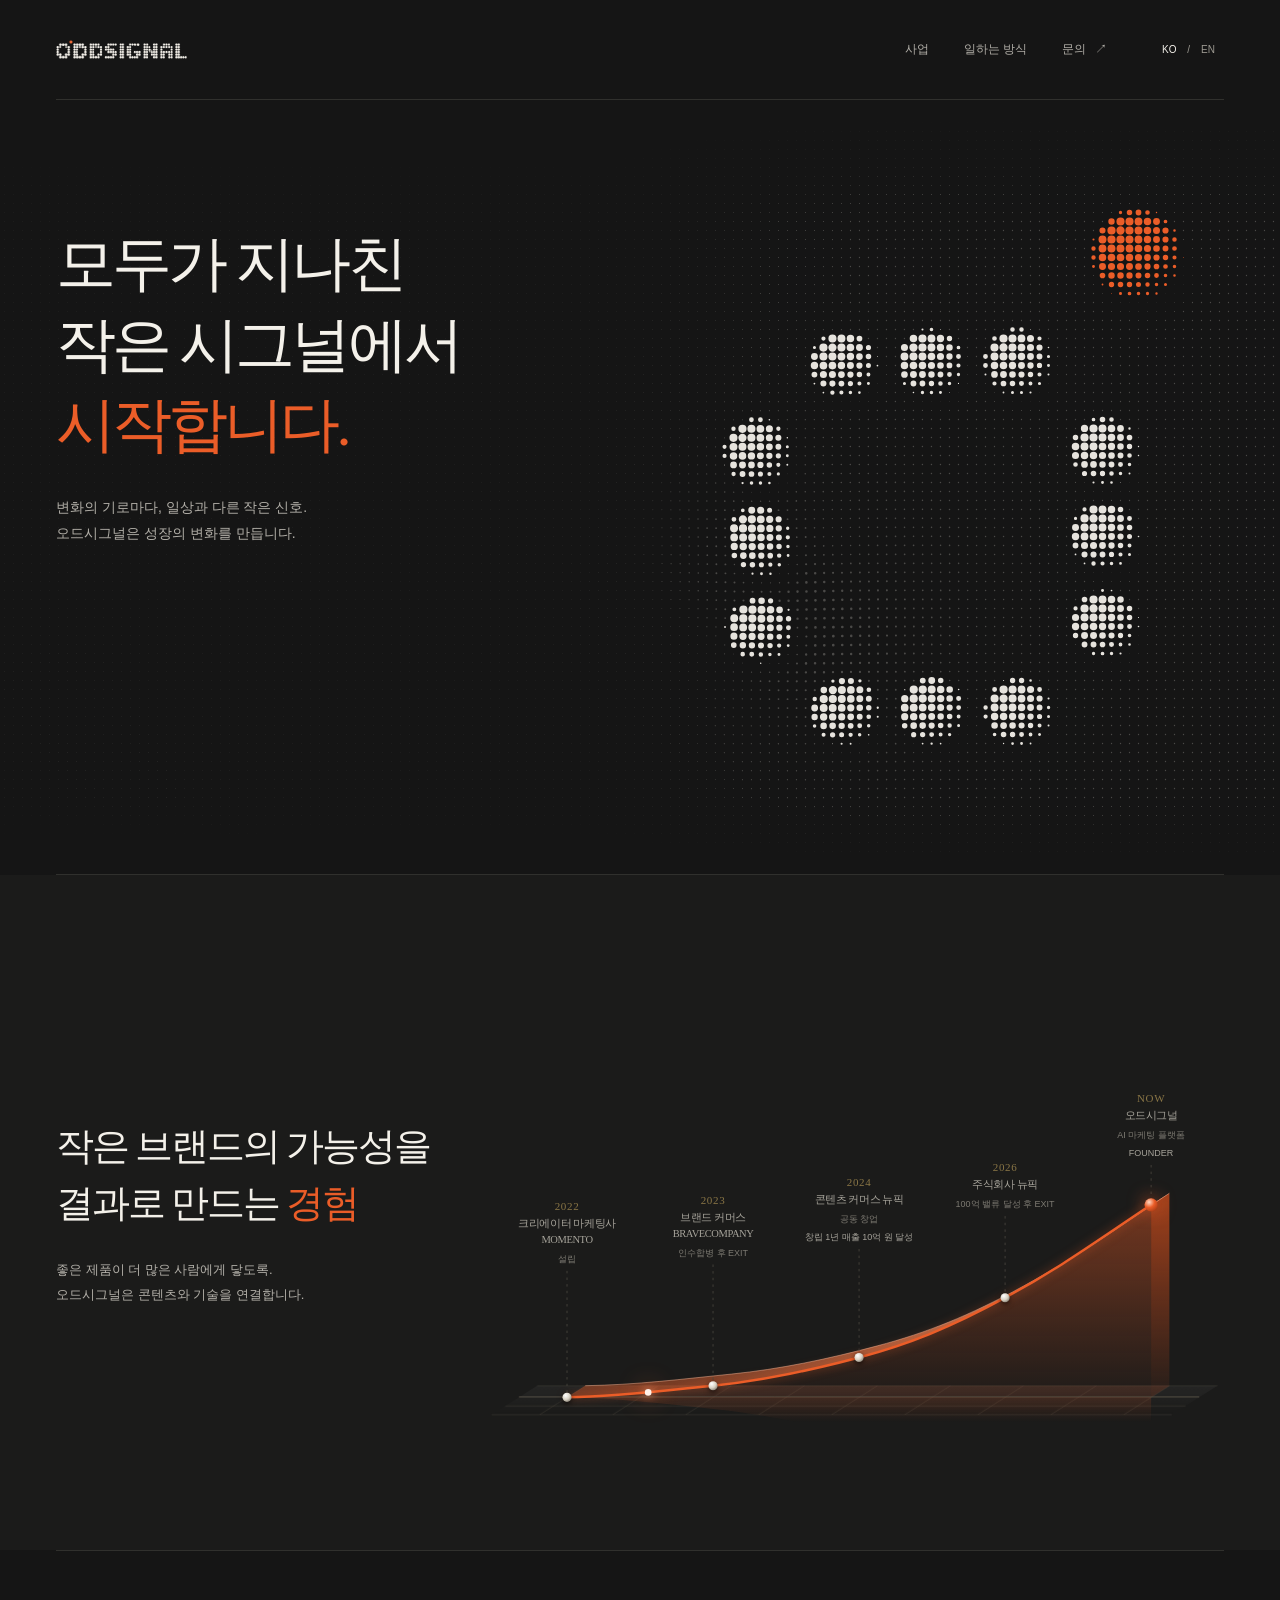
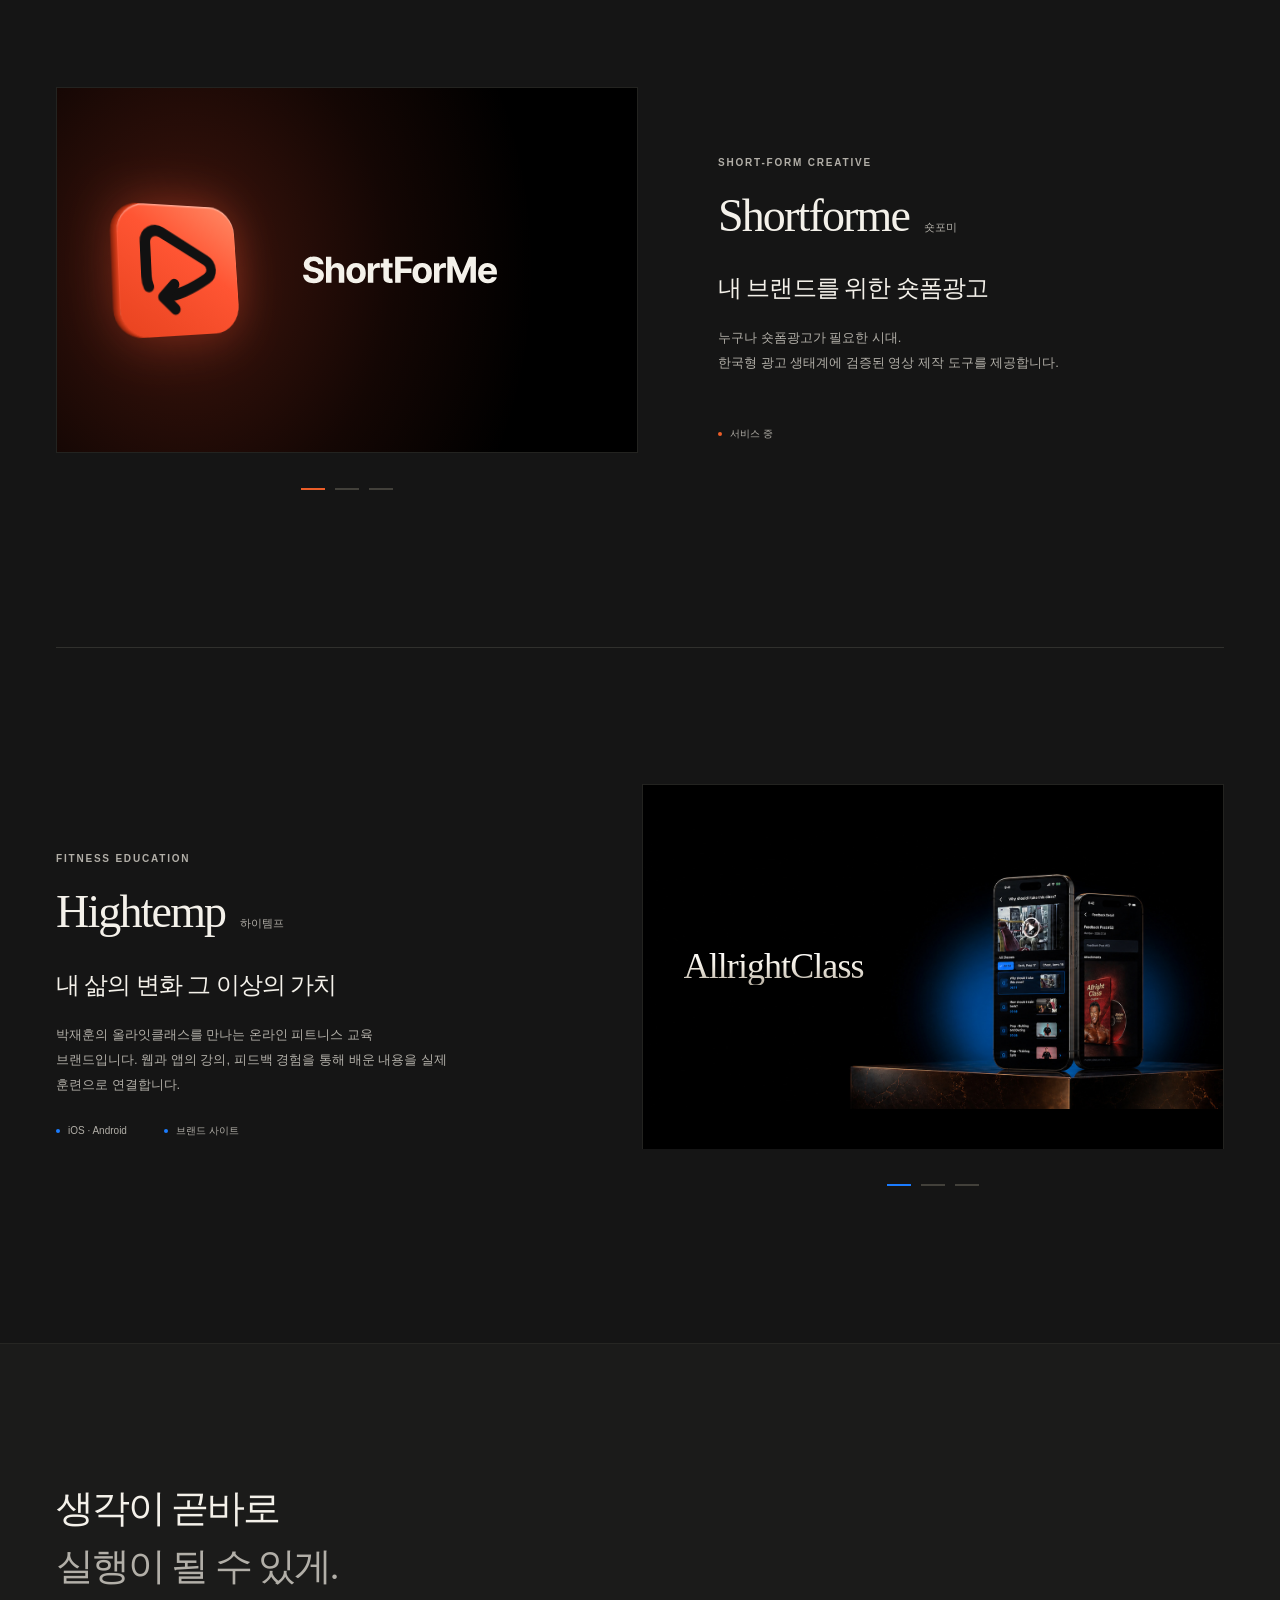
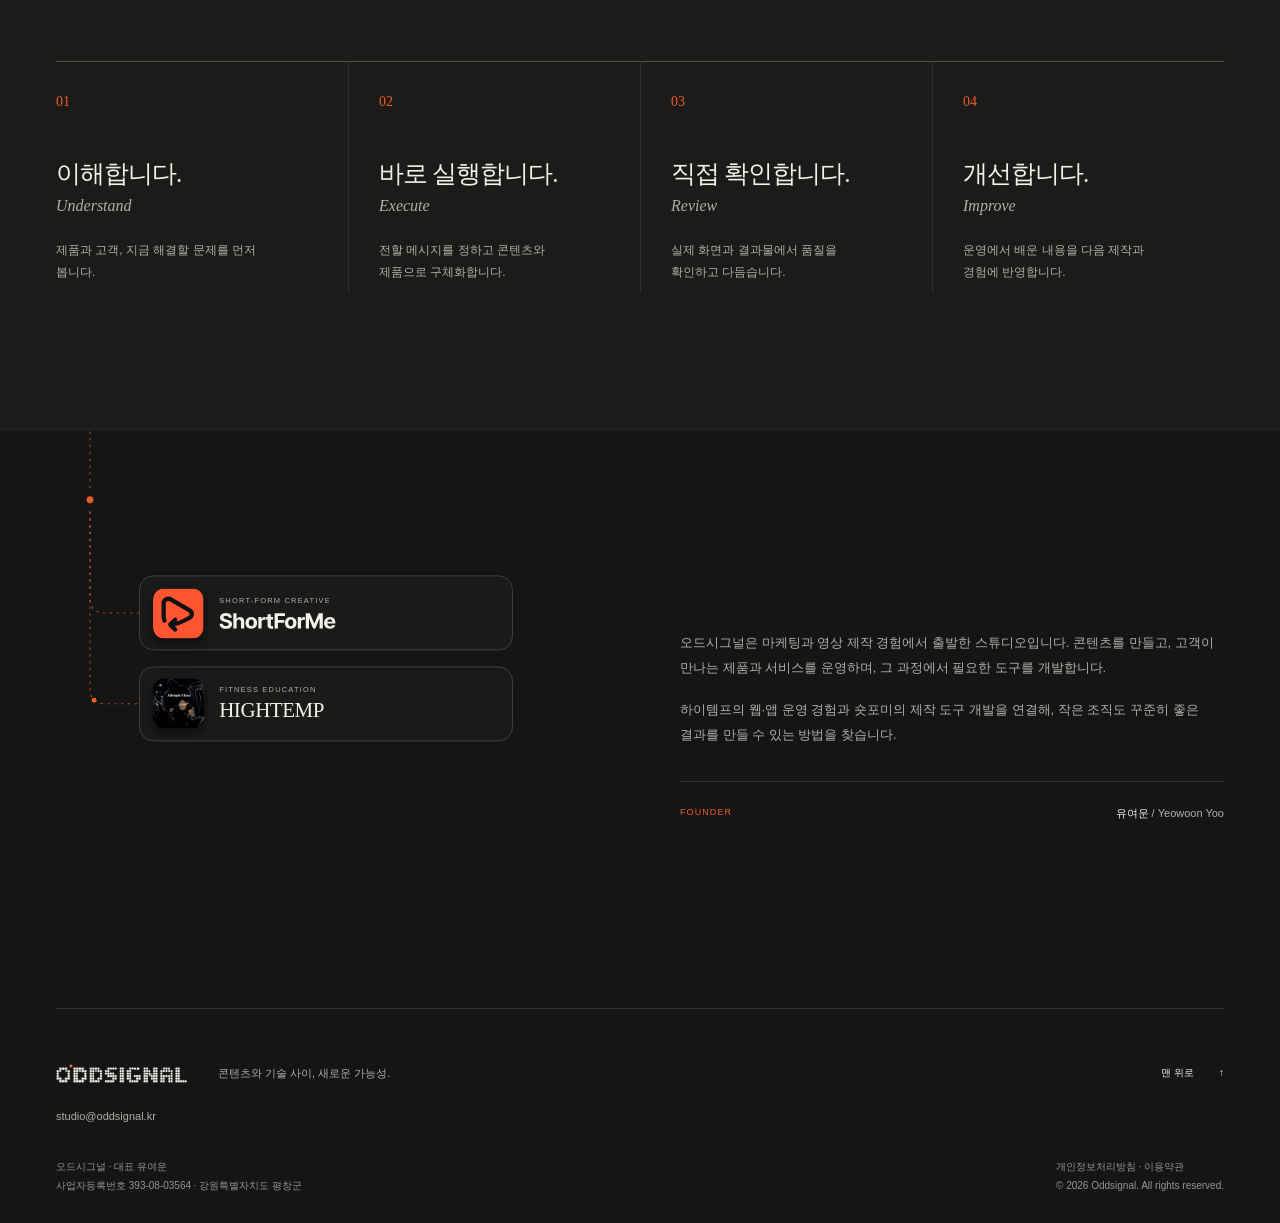
==== commit 2f40258b: "Add privacy policy and terms pages (TikTok app review), footer links" ====
--- a/index.html
+++ b/index.html
@@ -36,5 +36,5 @@
 </div></section>
 <section class="about wrap section" id="about" aria-label="오드시그널 소개"><div class="about-sign" aria-hidden="true"><span class="bz-stage"><svg class="bz-links" viewBox="0 0 720 405" preserveAspectRatio="none" focusable="false"><circle class="bz-ping" cx="45" cy="60" r="7"/><circle class="bz-origin" cx="45" cy="60" r="4.5"/><path class="bz-line bz-lead" d="M45 -1200V46"></path><path id="bz-a" class="bz-line" d="M45 76V190Q45 210 65 210H110"/><path id="bz-b" class="bz-line" d="M45 76V310Q45 330 65 330H110"/><circle class="bz-dot" r="3.2" opacity="0"><animateMotion dur="4.8s" repeatCount="indefinite" calcMode="linear" keyPoints="0;1;1" keyTimes="0;.42;1"><mpath href="#bz-a"/></animateMotion><animate attributeName="opacity" dur="4.8s" repeatCount="indefinite" values="0;1;1;0;0" keyTimes="0;.04;.38;.42;1"/></circle><circle class="bz-dot" r="3.2" opacity="0"><animateMotion dur="4.8s" begin="1.2s" repeatCount="indefinite" calcMode="linear" keyPoints="0;1;1" keyTimes="0;.5;1"><mpath href="#bz-b"/></animateMotion><animate attributeName="opacity" dur="4.8s" begin="1.2s" repeatCount="indefinite" values="0;1;1;0;0" keyTimes="0;.04;.46;.5;1"/></circle></svg><span class="bz-card bz-sf"><span class="bz-ico"><svg viewBox="0 0 1024 1024"><rect width="1024" height="1024" rx="224" fill="#FF5533"/><g fill="none" stroke="#111111" stroke-width="88" stroke-linecap="round" stroke-linejoin="round" transform="translate(-35 0)"><path d="M268 655C255 625 252 600 252 575V305C252 228 330 188 396 226L782 448C842 483 842 563 782 598C645 677 525 728 405 738"/><path d="M486 640L386 738L486 836"/></g></svg></span><span class="bz-text"><small>SHORT-FORM CREATIVE</small><img class="bz-word" src="assets/shortforme-wordmark-white.svg" alt="" width="1109" height="165"></span></span><span class="bz-card bz-ac"><span class="bz-ico"><img src="assets/allright-ios-icon.png" alt="" width="256" height="256" loading="lazy"></span><span class="bz-text"><small>FITNESS EDUCATION</small><b>HIGHTEMP</b></span></span></span></div><div class="about-copy"><p data-i18n="aboutBody1">오드시그널은 마케팅과 영상 제작 경험에서 출발한 스튜디오입니다. 콘텐츠를 만들고, 고객이 만나는 제품과 서비스를 운영하며, 그 과정에서 필요한 도구를 개발합니다.</p><p data-i18n="aboutBody2">하이템프의 웹·앱 운영 경험과 숏포미의 제작 도구 개발을 연결해, 작은 조직도 꾸준히 좋은 결과를 만들 수 있는 방법을 찾습니다.</p><div class="founder-line"><span>FOUNDER</span><span data-i18n="founder">유여운 <span class="muted">/ Yeowoon Yoo</span></span></div></div></section>
 </main>
-<footer class="footer wrap" id="contact"><div class="footer-top"><div class="footer-brand"><a class="wordmark" href="#top" aria-label="Oddsignal 홈" data-label="home"><svg class="dot-wordmark" viewBox="60 357 1430 226" width="1430" height="226" aria-hidden="true" focusable="false"><image href="assets/oddsignal-dot-v3.png" width="1536" height="1024"/></svg></a><a class="footer-email" href="mailto:studio@oddsignal.kr">studio@oddsignal.kr</a></div><p data-i18n="footerStatement">콘텐츠와 기술 사이, 새로운 가능성.</p><a href="#top" class="back-top"><span data-i18n="backTop">맨 위로</span> ↑</a></div><div class="footer-bottom"><p data-i18n="company">오드시그널 · 대표 유여운<br>사업자등록번호 393-08-03564 · 강원특별자치도 평창군</p><p>© 2026 Oddsignal. All rights reserved.</p></div></footer>
+<footer class="footer wrap" id="contact"><div class="footer-top"><div class="footer-brand"><a class="wordmark" href="#top" aria-label="Oddsignal 홈" data-label="home"><svg class="dot-wordmark" viewBox="60 357 1430 226" width="1430" height="226" aria-hidden="true" focusable="false"><image href="assets/oddsignal-dot-v3.png" width="1536" height="1024"/></svg></a><a class="footer-email" href="mailto:studio@oddsignal.kr">studio@oddsignal.kr</a></div><p data-i18n="footerStatement">콘텐츠와 기술 사이, 새로운 가능성.</p><a href="#top" class="back-top"><span data-i18n="backTop">맨 위로</span> ↑</a></div><div class="footer-bottom"><p data-i18n="company">오드시그널 · 대표 유여운<br>사업자등록번호 393-08-03564 · 강원특별자치도 평창군</p><p><a href="privacy.html">개인정보처리방침</a> · <a href="terms.html">이용약관</a><br>© 2026 Oddsignal. All rights reserved.</p></div></footer>
 </body></html>
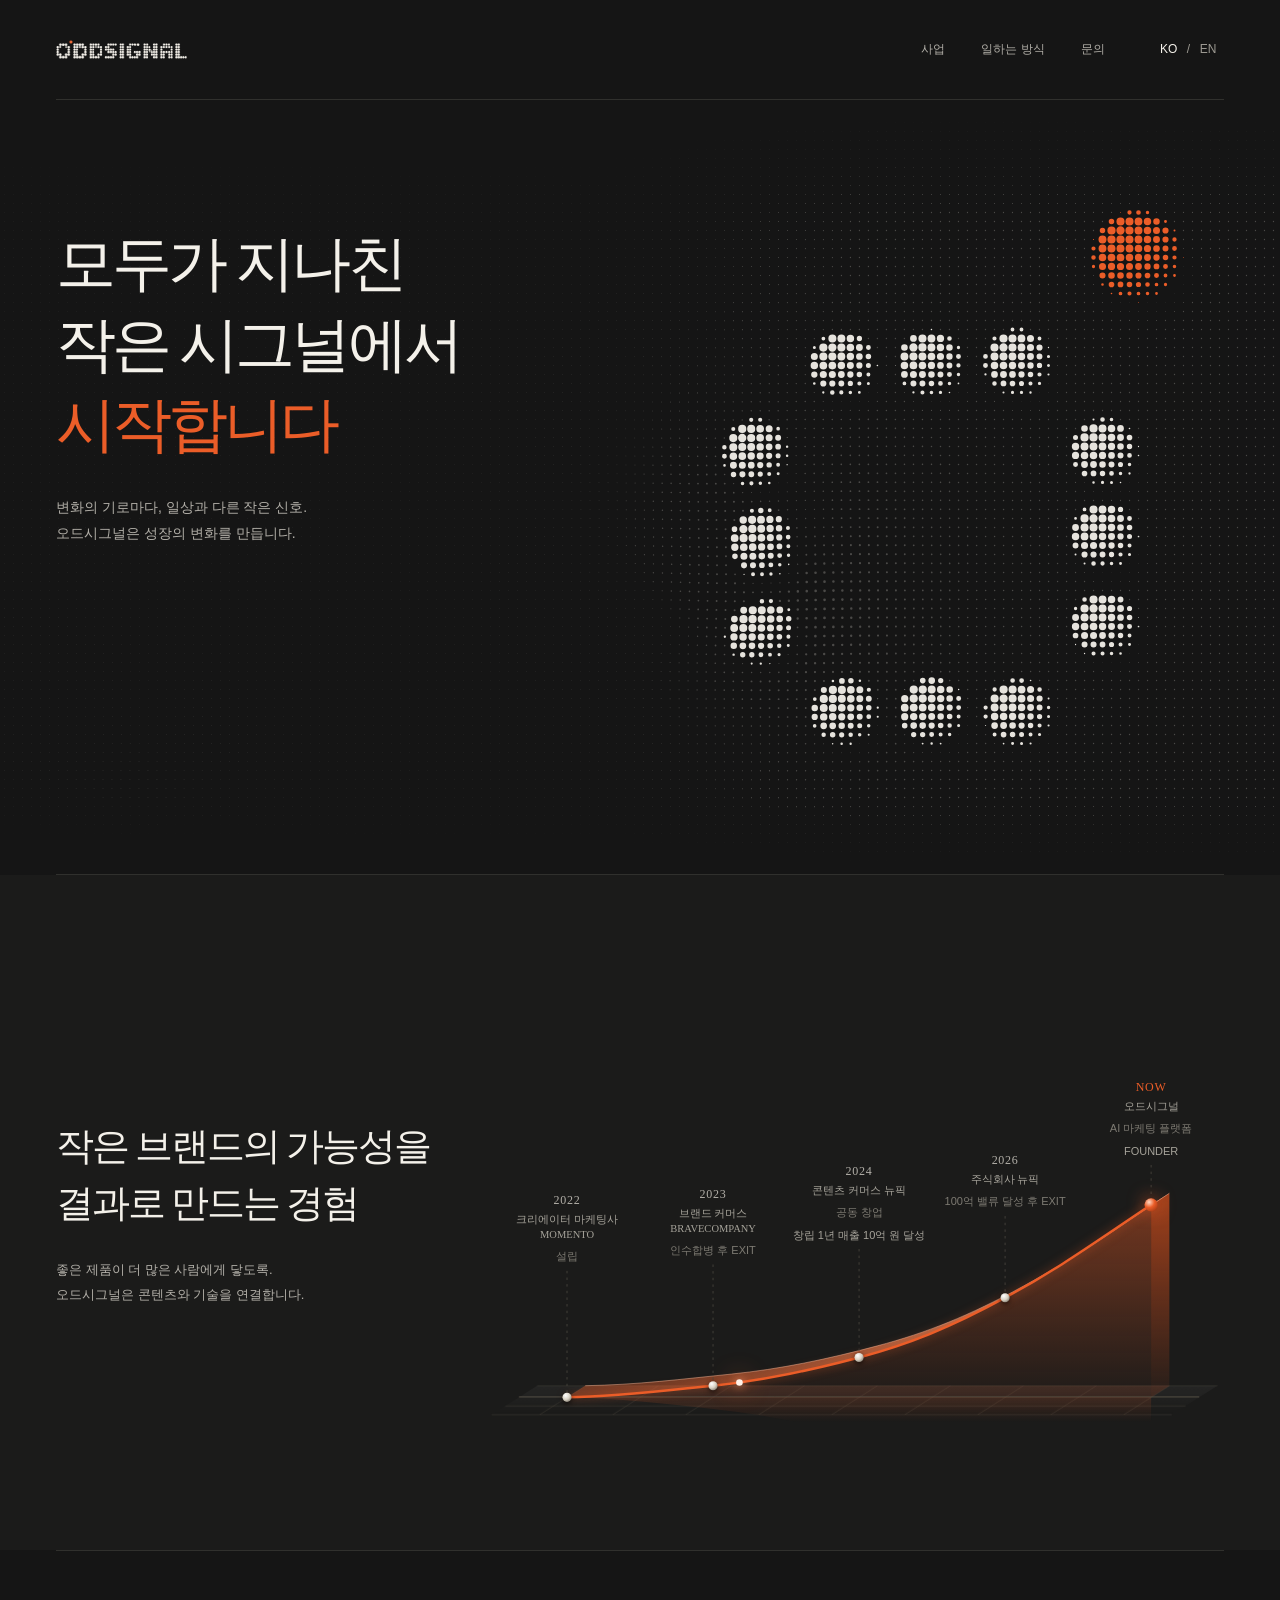
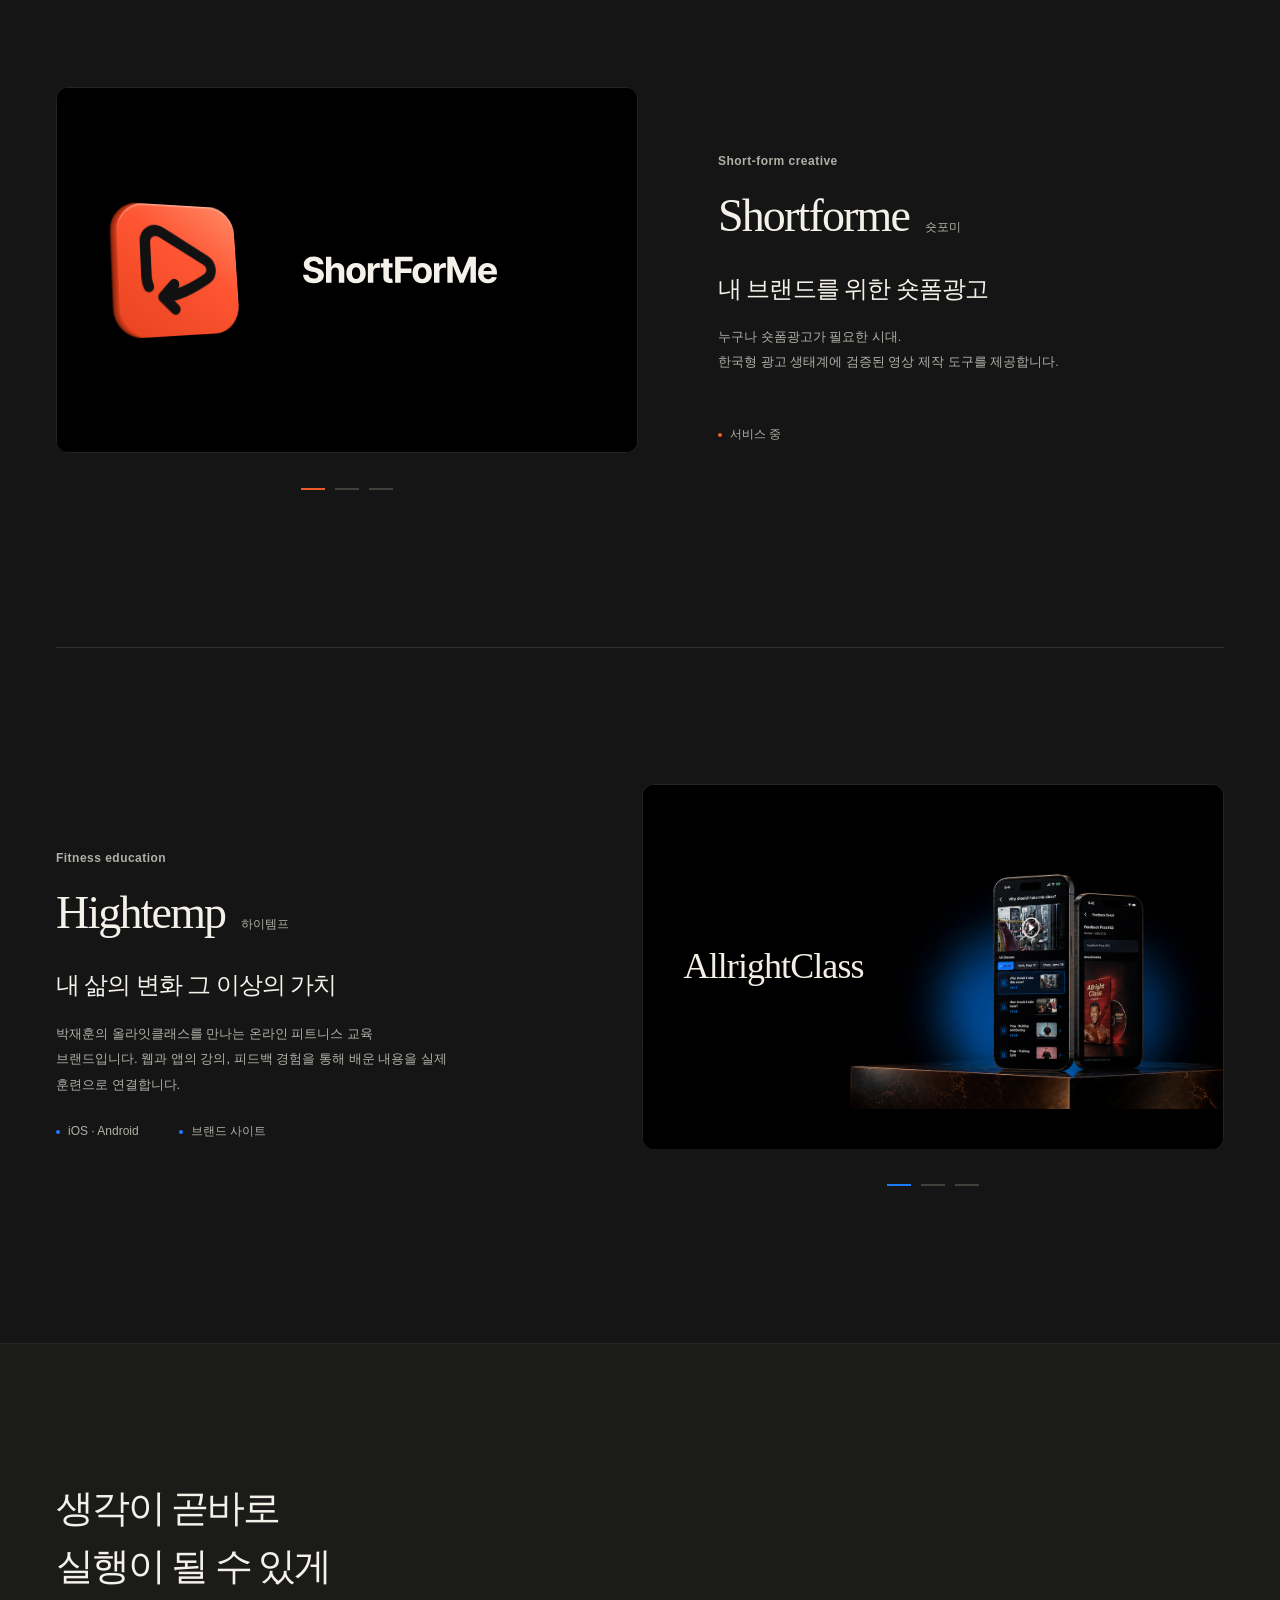
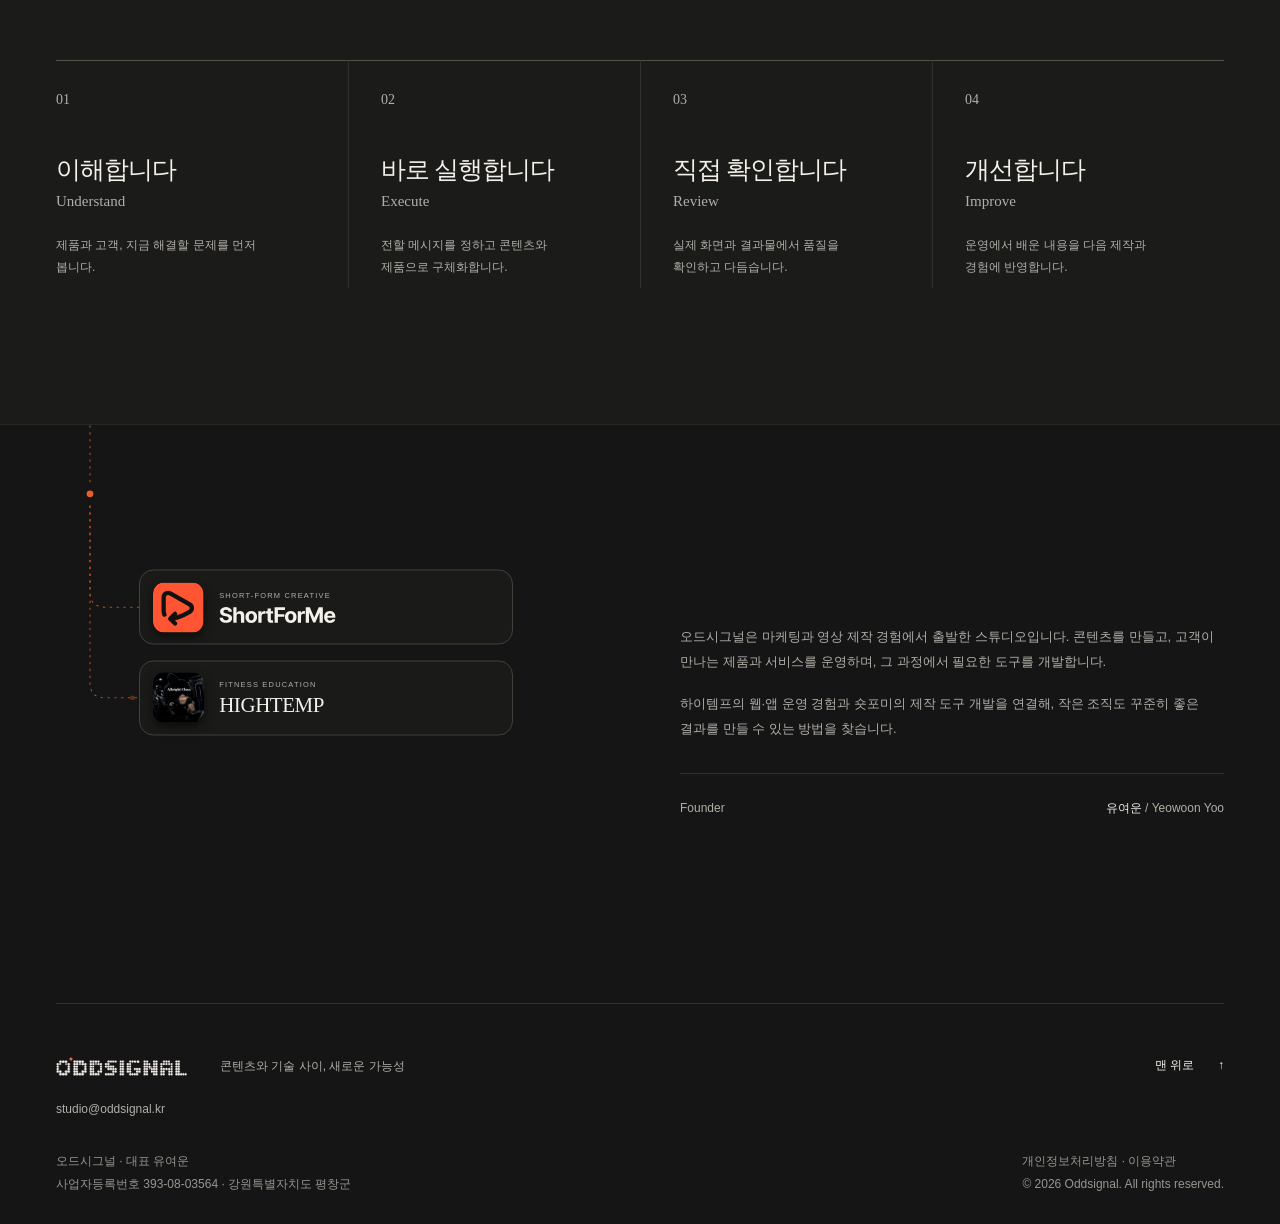
==== commit 4cda3a90: "unslop-design polish: spacing scale, orange only on signal points, small text 11-12px, no title peri" ====
--- a/index.html
+++ b/index.html
@@ -7,34 +7,34 @@
 <meta property="og:title" content="오드시그널 Oddsignal — 모두가 지나친 작은 시그널에서, 시작합니다."><meta property="og:description" content="콘텐츠와 기술을 연결하는 스튜디오. Shortforme · Hightemp."><meta property="og:type" content="website"><meta property="og:url" content="https://oddsignal.kr/"><meta property="og:site_name" content="오드시그널 Oddsignal"><meta property="og:locale" content="ko_KR"><meta property="og:image" content="https://oddsignal.kr/assets/og-image.png"><meta property="og:image:width" content="1200"><meta property="og:image:height" content="630"><meta property="og:image:alt" content="Oddsignal 로고">
 <meta name="twitter:card" content="summary_large_image"><link rel="canonical" href="https://oddsignal.kr/"><meta name="naver-site-verification" content="2de2c27967885e77a5c9f6281701ce10e6225651">
 <script type="application/ld+json">{"@context":"https://schema.org","@graph":[{"@type":"Organization","@id":"https://oddsignal.kr/#organization","name":"오드시그널","alternateName":"Oddsignal","url":"https://oddsignal.kr/","logo":"https://oddsignal.kr/assets/logo-512.png","email":"studio@oddsignal.kr"},{"@type":"WebSite","@id":"https://oddsignal.kr/#website","name":"오드시그널","alternateName":"Oddsignal","url":"https://oddsignal.kr/","inLanguage":"ko","publisher":{"@id":"https://oddsignal.kr/#organization"}}]}</script>
-<link rel="icon" href="assets/favicon.svg?v=dot-v2" type="image/svg+xml"><link rel="stylesheet" href="styles.css?v=signal113-20261018"><script src="site.js?v=signal113-20261018" defer></script>
+<link rel="icon" href="assets/favicon.svg?v=dot-v2" type="image/svg+xml"><link rel="stylesheet" href="styles.css?v=unslop-20261112"><script src="site.js?v=unslop-20261112" defer></script>
 </head>
 <body>
 <a class="skip-link" href="#main" data-i18n="skip">본문으로 바로가기</a>
 <header class="header"><div class="header-inner wrap">
 <a class="wordmark" href="#top" aria-label="Oddsignal 홈" data-label="home"><svg class="dot-wordmark" viewBox="60 357 1430 226" width="1430" height="226" aria-hidden="true" focusable="false"><image href="assets/oddsignal-dot-v3.png" width="1536" height="1024"/></svg></a>
-<nav class="nav" id="navigation" aria-label="주 메뉴" data-label="nav"><a href="business.html" data-page="business.html" data-i18n="navVentures">사업</a><a href="#approach" data-i18n="navApproach">일하는 방식</a><a href="#contact"><span data-i18n="navContact">문의</span> <span aria-hidden="true">↗</span></a></nav>
+<nav class="nav" id="navigation" aria-label="주 메뉴" data-label="nav"><a href="business.html" data-page="business.html" data-i18n="navVentures">사업</a><a href="#approach" data-i18n="navApproach">일하는 방식</a><a href="#contact"><span data-i18n="navContact">문의</span></a></nav>
 <div class="header-tools"><div class="language" aria-label="언어 선택" data-label="language"><a href="?lang=ko" lang="ko" data-lang="ko" aria-label="한국어" aria-current="true">KO</a><span aria-hidden="true">/</span><a href="?lang=en" lang="en" data-lang="en" aria-label="English">EN</a></div><button class="menu-toggle" type="button" aria-expanded="false" aria-controls="navigation" aria-label="메뉴 열기" data-label="menu"><span></span><span></span></button></div>
 </div></header>
 <main id="main">
 <section class="hero wrap" id="top" aria-labelledby="hero-title">
-<div class="hero-copy"><h1 id="hero-title"><span data-i18n="hero1">모두가 지나친</span><br><span data-i18n="hero2">작은 시그널에서</span><br><em data-i18n="hero3">시작합니다.</em></h1><p class="hero-description" data-i18n="heroBody">변화의 기로마다, 일상과 다른 작은 신호.<br>오드시그널은 성장의 변화를 만듭니다.</p></div>
+<div class="hero-copy"><h1 id="hero-title"><span data-i18n="hero1">모두가 지나친</span><br><span data-i18n="hero2">작은 시그널에서</span><br><em data-i18n="hero3">시작합니다</em></h1><p class="hero-description" data-i18n="heroBody">변화의 기로마다, 일상과 다른 작은 신호.<br>오드시그널은 성장의 변화를 만듭니다.</p></div>
 <canvas class="hero-fluid" aria-hidden="true"></canvas>
 <div class="hero-art" aria-hidden="true"><div class="hero-logo-slot"><svg class="hero-logo-svg" viewBox="5 5.5 50 50"><g fill="#f4f1ea"><circle cx="20" cy="20" r="3"/><circle cx="28" cy="20" r="3"/><circle cx="36" cy="20" r="3"/><circle cx="12" cy="28" r="3"/><circle cx="44" cy="28" r="3"/><circle cx="12" cy="36" r="3"/><circle cx="44" cy="36" r="3"/><circle cx="12" cy="44" r="3"/><circle cx="44" cy="44" r="3"/><circle cx="20" cy="52" r="3"/><circle cx="28" cy="52" r="3"/><circle cx="36" cy="52" r="3"/></g><circle cx="47" cy="10" r="4" fill="#eb5d28"/></svg></div></div>
 <div class="hero-bottom"></div>
 </section>
 <section class="ventures wrap section" id="ventures" aria-labelledby="ventures-title">
-<div class="pr-band"><h2 id="ventures-title" data-i18n="prTitle">작은 브랜드의 가능성을<br>결과로 만드는 <em>경험</em></h2><p class="pr-lead" data-i18n="prLead">좋은 제품이 더 많은 사람에게 닿도록.<br>오드시그널은 콘텐츠와 기술을 연결합니다.</p><div class="pr-chart"><div class="pr-graph" role="img" aria-label="2022년부터 현재까지 가파르게 오르는 성장 흐름 개념 그래프. 다섯 지점: MOMENTO 설립, BRAVECOMPANY EXIT, 뉴픽 공동 창업과 창립 1년 매출 10억 원, 뉴픽 100억 밸류 EXIT, 오드시그널 FOUNDER" data-label="prGraphA"><svg class="pr-svg" viewBox="0 0 880 300" aria-hidden="true" focusable="false"><defs><linearGradient id="prArea" x1="0" y1="0" x2="0" y2="1"><stop offset="0" stop-color="#eb5d28" stop-opacity=".42"/><stop offset="1" stop-color="#eb5d28" stop-opacity=".02"/></linearGradient><linearGradient id="prRib" gradientUnits="userSpaceOnUse" x1="88" y1="0" x2="814" y2="0"><stop offset="0" stop-color="#eb5d28" stop-opacity=".3"/><stop offset="1" stop-color="#ff9d70" stop-opacity=".95"/></linearGradient><linearGradient id="prSide" gradientUnits="userSpaceOnUse" x1="0" y1="34" x2="0" y2="280"><stop offset="0" stop-color="#c44a1c" stop-opacity=".8"/><stop offset="1" stop-color="#c44a1c" stop-opacity=".06"/></linearGradient><linearGradient id="prRefl" gradientUnits="userSpaceOnUse" x1="0" y1="280" x2="0" y2="250"><stop offset="0" stop-color="#eb5d28" stop-opacity=".16"/><stop offset="1" stop-color="#eb5d28" stop-opacity="0"/></linearGradient><linearGradient id="prFloor" gradientUnits="userSpaceOnUse" x1="0" y1="266" x2="0" y2="301"><stop offset="0" stop-color="#fff" stop-opacity=".05"/><stop offset="1" stop-color="#fff" stop-opacity="0"/></linearGradient><radialGradient id="prBall" cx=".35" cy=".3" r=".8"><stop offset="0" stop-color="#fff"/><stop offset=".55" stop-color="#d9d2c4"/><stop offset="1" stop-color="#7d776b"/></radialGradient><radialGradient id="prBallEnd" cx=".35" cy=".3" r=".8"><stop offset="0" stop-color="#ffd9c4"/><stop offset=".5" stop-color="#eb5d28"/><stop offset="1" stop-color="#a63a14"/></radialGradient></defs><g class="pr-floor"><path d="M52 266 L872 266 L817 301 L-3 301 Z" fill="url(#prFloor)"/><g class="pr-grid"><line x1="52" y1="266" x2="872" y2="266"/><line x1="13.5" y1="290.5" x2="833.5" y2="290.5"/><line x1="-3" y1="301" x2="817" y2="301"/><line x1="110" y1="266" x2="55" y2="301"/><line x1="198" y1="266" x2="143" y2="301"/><line x1="286" y1="266" x2="231" y2="301"/><line x1="374" y1="266" x2="319" y2="301"/><line x1="462" y1="266" x2="407" y2="301"/><line x1="550" y1="266" x2="495" y2="301"/><line x1="638" y1="266" x2="583" y2="301"/><line x1="726" y1="266" x2="671" y2="301"/><line x1="814" y1="266" x2="759" y2="301"/></g><path class="pr-foot" d="M88 280 L792 280 L814 266 L110 266 Z"/></g><line class="pr-base" x1="30" y1="280" x2="850" y2="280"/><g class="pr-solid"><path class="pr-refl" transform="translate(0 560) scale(1 -1)" d="M88 280 C150 279,205 272,264 266 C323 260,380 248,440 232 C500 216,550 196,616 160 C682 124,720 96,792 48 L792 280 L88 280 Z"/><path class="pr-side" d="M792 48 L814 34 L814 266 L792 280 Z"/><path class="pr-rib" d="M88 280 C150 279,205 272,264 266 C323 260,380 248,440 232 C500 216,550 196,616 160 C682 124,720 96,792 48 L814 34 C742 82,704 110,638 146 C572 182,522 202,462 218 C402 234,345 246,286 252 C227 258,172 265,110 266 Z"/><path class="pr-back" d="M110 266 C172 265,227 258,286 252 C345 246,402 234,462 218 C522 202,572 182,638 146 C704 110,742 82,814 34"/><path class="pr-area" d="M88 280 C150 279,205 272,264 266 C323 260,380 248,440 232 C500 216,550 196,616 160 C682 124,720 96,792 48 L792 280 L88 280 Z"/></g><line class="pr-drop" x1="88" y1="127.6" x2="88" y2="280"/><line class="pr-drop" x1="264" y1="119.9" x2="264" y2="266"/><line class="pr-drop" x1="440" y1="101.2" x2="440" y2="232"/><line class="pr-drop" x1="616" y1="61.6" x2="616" y2="160"/><line class="pr-drop" x1="792" y1="0.0" x2="792" y2="48"/><path class="pr-line" pathLength="1" d="M88 280 C150 279,205 272,264 266 C323 260,380 248,440 232 C500 216,550 196,616 160 C682 124,720 96,792 48"/><circle class="pr-bead" r="4" opacity="0"><animateMotion dur="3.6s" begin="2.2s" repeatCount="indefinite" calcMode="spline" keyPoints="0;1" keyTimes="0;1" keySplines=".45 0 .55 1" path="M88 280 C150 279,205 272,264 266 C323 260,380 248,440 232 C500 216,550 196,616 160 C682 124,720 96,792 48"/><animate attributeName="opacity" values="0;1;1;0" keyTimes="0;.12;.86;1" dur="3.6s" begin="2.2s" repeatCount="indefinite"/></circle><circle class="pr-pulse" cx="792" cy="48" r="8"/><circle class="pr-dot" cx="88" cy="280" r="5.5"/><circle class="pr-hit" cx="88" cy="280" r="24" fill="transparent"/><circle class="pr-dot" cx="264" cy="266" r="5.5"/><circle class="pr-hit" cx="264" cy="266" r="24" fill="transparent"/><circle class="pr-dot" cx="440" cy="232" r="5.5"/><circle class="pr-hit" cx="440" cy="232" r="24" fill="transparent"/><circle class="pr-dot" cx="616" cy="160" r="5.5"/><circle class="pr-hit" cx="616" cy="160" r="24" fill="transparent"/><circle class="pr-dot pr-dot-end" cx="792" cy="48" r="8"/><circle class="pr-hit" cx="792" cy="48" r="24" fill="transparent"/></svg></div><ol class="pr-points"><li><span class="pr-n" data-i18n="prP1y">2022</span><strong data-i18n="prP1t">크리에이터 마케팅사 MOMENTO</strong><span class="pr-d" data-i18n="prP1d">설립</span></li><li><span class="pr-n" data-i18n="prP2y">2023</span><strong data-i18n="prP2t">브랜드 커머스 BRAVECOMPANY</strong><span class="pr-d" data-i18n="prP2d">인수합병 후 EXIT</span></li><li><span class="pr-n" data-i18n="prP3y">2024</span><strong data-i18n="prP3t">콘텐츠 커머스 뉴픽</strong><span class="pr-d" data-i18n="prP3d">공동 창업<b>창립 1년 매출 10억 원 달성</b></span></li><li><span class="pr-n" data-i18n="prP4y">2026</span><strong data-i18n="prP4t">주식회사 뉴픽</strong><span class="pr-d" data-i18n="prP4d">100억 밸류 달성 후 EXIT</span></li><li class="pr-end"><span class="pr-n" data-i18n="prP5y">NOW</span><strong data-i18n="prP5t">오드시그널</strong><span class="pr-d" data-i18n="prP5d">AI 마케팅 플랫폼<b>FOUNDER</b></span></li></ol></div></div>
+<div class="pr-band"><h2 id="ventures-title" data-i18n="prTitle">작은 브랜드의 가능성을<br>결과로 만드는 <em>경험</em></h2><p class="pr-lead" data-i18n="prLead">좋은 제품이 더 많은 사람에게 닿도록.<br>오드시그널은 콘텐츠와 기술을 연결합니다.</p><div class="pr-chart"><div class="pr-graph" role="img" aria-label="2022년부터 현재까지 가파르게 오르는 성장 흐름 개념 그래프. 다섯 지점: MOMENTO 설립, BRAVECOMPANY EXIT, 뉴픽 공동 창업과 창립 1년 매출 10억 원, 뉴픽 100억 밸류 EXIT, 오드시그널 FOUNDER" data-label="prGraphA"><svg class="pr-svg" viewBox="0 0 880 300" aria-hidden="true" focusable="false"><defs><linearGradient id="prArea" x1="0" y1="0" x2="0" y2="1"><stop offset="0" stop-color="#eb5d28" stop-opacity=".42"/><stop offset="1" stop-color="#eb5d28" stop-opacity=".02"/></linearGradient><linearGradient id="prRib" gradientUnits="userSpaceOnUse" x1="88" y1="0" x2="814" y2="0"><stop offset="0" stop-color="#eb5d28" stop-opacity=".3"/><stop offset="1" stop-color="#ff9d70" stop-opacity=".95"/></linearGradient><linearGradient id="prSide" gradientUnits="userSpaceOnUse" x1="0" y1="34" x2="0" y2="280"><stop offset="0" stop-color="#c44a1c" stop-opacity=".8"/><stop offset="1" stop-color="#c44a1c" stop-opacity=".06"/></linearGradient><linearGradient id="prRefl" gradientUnits="userSpaceOnUse" x1="0" y1="280" x2="0" y2="250"><stop offset="0" stop-color="#eb5d28" stop-opacity=".16"/><stop offset="1" stop-color="#eb5d28" stop-opacity="0"/></linearGradient><linearGradient id="prFloor" gradientUnits="userSpaceOnUse" x1="0" y1="266" x2="0" y2="301"><stop offset="0" stop-color="#fff" stop-opacity=".05"/><stop offset="1" stop-color="#fff" stop-opacity="0"/></linearGradient><radialGradient id="prBall" cx=".35" cy=".3" r=".8"><stop offset="0" stop-color="#fff"/><stop offset=".55" stop-color="#d9d2c4"/><stop offset="1" stop-color="#7d776b"/></radialGradient><radialGradient id="prBallEnd" cx=".35" cy=".3" r=".8"><stop offset="0" stop-color="#ffd9c4"/><stop offset=".5" stop-color="#eb5d28"/><stop offset="1" stop-color="#a63a14"/></radialGradient></defs><g class="pr-floor"><path d="M52 266 L872 266 L817 301 L-3 301 Z" fill="url(#prFloor)"/><g class="pr-grid"><line x1="52" y1="266" x2="872" y2="266"/><line x1="13.5" y1="290.5" x2="833.5" y2="290.5"/><line x1="-3" y1="301" x2="817" y2="301"/><line x1="110" y1="266" x2="55" y2="301"/><line x1="198" y1="266" x2="143" y2="301"/><line x1="286" y1="266" x2="231" y2="301"/><line x1="374" y1="266" x2="319" y2="301"/><line x1="462" y1="266" x2="407" y2="301"/><line x1="550" y1="266" x2="495" y2="301"/><line x1="638" y1="266" x2="583" y2="301"/><line x1="726" y1="266" x2="671" y2="301"/><line x1="814" y1="266" x2="759" y2="301"/></g><path class="pr-foot" d="M88 280 L792 280 L814 266 L110 266 Z"/></g><line class="pr-base" x1="30" y1="280" x2="850" y2="280"/><g class="pr-solid"><path class="pr-refl" transform="translate(0 560) scale(1 -1)" d="M88 280 C150 279,205 272,264 266 C323 260,380 248,440 232 C500 216,550 196,616 160 C682 124,720 96,792 48 L792 280 L88 280 Z"/><path class="pr-side" d="M792 48 L814 34 L814 266 L792 280 Z"/><path class="pr-rib" d="M88 280 C150 279,205 272,264 266 C323 260,380 248,440 232 C500 216,550 196,616 160 C682 124,720 96,792 48 L814 34 C742 82,704 110,638 146 C572 182,522 202,462 218 C402 234,345 246,286 252 C227 258,172 265,110 266 Z"/><path class="pr-back" d="M110 266 C172 265,227 258,286 252 C345 246,402 234,462 218 C522 202,572 182,638 146 C704 110,742 82,814 34"/><path class="pr-area" d="M88 280 C150 279,205 272,264 266 C323 260,380 248,440 232 C500 216,550 196,616 160 C682 124,720 96,792 48 L792 280 L88 280 Z"/></g><line class="pr-drop" x1="88" y1="127.6" x2="88" y2="280"/><line class="pr-drop" x1="264" y1="119.9" x2="264" y2="266"/><line class="pr-drop" x1="440" y1="101.2" x2="440" y2="232"/><line class="pr-drop" x1="616" y1="61.6" x2="616" y2="160"/><line class="pr-drop" x1="792" y1="0.0" x2="792" y2="48"/><path class="pr-line" pathLength="1" d="M88 280 C150 279,205 272,264 266 C323 260,380 248,440 232 C500 216,550 196,616 160 C682 124,720 96,792 48"/><circle class="pr-bead" r="4" opacity="0"><animateMotion dur="3.6s" begin="2.2s" repeatCount="1" calcMode="spline" keyPoints="0;1" keyTimes="0;1" keySplines=".45 0 .55 1" path="M88 280 C150 279,205 272,264 266 C323 260,380 248,440 232 C500 216,550 196,616 160 C682 124,720 96,792 48"/><animate attributeName="opacity" values="0;1;1;0" keyTimes="0;.12;.86;1" dur="3.6s" begin="2.2s" repeatCount="1"/></circle><circle class="pr-pulse" cx="792" cy="48" r="8"/><circle class="pr-dot" cx="88" cy="280" r="5.5"/><circle class="pr-hit" cx="88" cy="280" r="24" fill="transparent"/><circle class="pr-dot" cx="264" cy="266" r="5.5"/><circle class="pr-hit" cx="264" cy="266" r="24" fill="transparent"/><circle class="pr-dot" cx="440" cy="232" r="5.5"/><circle class="pr-hit" cx="440" cy="232" r="24" fill="transparent"/><circle class="pr-dot" cx="616" cy="160" r="5.5"/><circle class="pr-hit" cx="616" cy="160" r="24" fill="transparent"/><circle class="pr-dot pr-dot-end" cx="792" cy="48" r="8"/><circle class="pr-hit" cx="792" cy="48" r="24" fill="transparent"/></svg></div><ol class="pr-points"><li><span class="pr-n" data-i18n="prP1y">2022</span><strong data-i18n="prP1t">크리에이터 마케팅사 MOMENTO</strong><span class="pr-d" data-i18n="prP1d">설립</span></li><li><span class="pr-n" data-i18n="prP2y">2023</span><strong data-i18n="prP2t">브랜드 커머스 BRAVECOMPANY</strong><span class="pr-d" data-i18n="prP2d">인수합병 후 EXIT</span></li><li><span class="pr-n" data-i18n="prP3y">2024</span><strong data-i18n="prP3t">콘텐츠 커머스 뉴픽</strong><span class="pr-d" data-i18n="prP3d">공동 창업<b>창립 1년 매출 10억 원 달성</b></span></li><li><span class="pr-n" data-i18n="prP4y">2026</span><strong data-i18n="prP4t">주식회사 뉴픽</strong><span class="pr-d" data-i18n="prP4d">100억 밸류 달성 후 EXIT</span></li><li class="pr-end"><span class="pr-n" data-i18n="prP5y">NOW</span><strong data-i18n="prP5t">오드시그널</strong><span class="pr-d" data-i18n="prP5d">AI 마케팅 플랫폼<b>FOUNDER</b></span></li></ol></div></div>
 <article class="venture shortforme"><div class="venture-visual sf-deck" role="group" aria-roledescription="carousel" aria-label="숏포미 기능 미리보기" data-label="sfDeck"><button type="button" class="deck-zone deck-prev" data-dir="-1" tabindex="-1" aria-hidden="true"><span>←</span></button><button type="button" class="deck-zone deck-next" data-dir="1" tabindex="-1" aria-hidden="true"><span>→</span></button><figure class="sf-slide" id="sf-slide-1" role="tabpanel" aria-labelledby="sf-tab-1"><div class="sf-shot ht-intro sf-intro"><div class="hightemp-visual"><div class="sfi-stage" role="img" aria-label="숏포미 로고: 코랄색 앱 아이콘과 ShortForMe 글자" data-label="sfIntroArt"><img class="sfi-word" src="assets/shortforme-wordmark-white.svg" alt="" width="1109" height="165"><span class="sfi-tile"><svg viewBox="165 150 690 740" aria-hidden="true"><g fill="none" stroke="#111" stroke-width="88" stroke-linecap="round" stroke-linejoin="round" transform="translate(-35 0)"><path d="M268 655C255 625 252 600 252 575V305C252 228 330 188 396 226L782 448C842 483 842 563 782 598C645 677 525 728 405 738"/><path d="M486 640L386 738L486 836"/></g></svg></span></div></div></div></figure><figure class="sf-slide" id="sf-slide-2" role="tabpanel" aria-labelledby="sf-tab-2" hidden><div class="sf-shot"><img src="assets/sf-format-detail.jpg?v=2" alt="실제 숏포미 광고 예시 상세 창: 간편·냉동 상품의 실제 광고 영상과 이럴 때 참고하세요·예시에서 볼 부분 설명, 이 포맷으로 제작 설계 버튼" data-alt="sfFormatAlt" width="1570" height="987" loading="lazy"></div></figure>
 <figure class="sf-slide" id="sf-slide-3" role="tabpanel" aria-labelledby="sf-tab-3" hidden><div class="sf-shot"><img src="assets/sf-planning-chat.jpg?v=2" alt="실제 숏포미 소재 기획 대화 화면: 어떤 소재를 만들어 볼까요? 질문과 시작 문장 버튼 세 개, 아래 입력창" data-alt="sfChatAlt" width="1360" height="855" loading="lazy"></div></figure>
 <div class="sf-tabs" role="tablist" aria-label="숏포미 기능 미리보기 단계" data-label="sfTabs"><button type="button" role="tab" id="sf-tab-1" aria-controls="sf-slide-1" aria-selected="true"><span aria-hidden="true">01</span><span data-i18n="sfTab1">숏포미 소개</span></button><button type="button" role="tab" id="sf-tab-2" aria-controls="sf-slide-2" aria-selected="false" tabindex="-1"><span aria-hidden="true">02</span><span data-i18n="sfTab2">광고 포맷 고르기</span></button><button type="button" role="tab" id="sf-tab-3" aria-controls="sf-slide-3" aria-selected="false" tabindex="-1"><span aria-hidden="true">03</span><span data-i18n="sfTab3">대화로 소재 기획</span></button></div></div>
-<div class="venture-copy"><a href="business.html#shortforme" class="title-area" data-page="business.html" data-hash="#shortforme"><p class="eyebrow muted">SHORT-FORM CREATIVE</p><h3><span class="title-link">Shortforme</span><span class="brand-ko" data-i18n="shortName">숏포미</span></h3></a><div class="sf-copy"><div class="sf-pane is-on"><p class="venture-statement" data-i18n="shortTitle">내 브랜드를 위한 숏폼광고</p><p class="body-copy" data-i18n="shortBody">누구나 숏폼광고가 필요한 시대.<br>한국형 광고 생태계에 검증된 영상 제작 도구를 제공합니다.</p></div><div class="sf-pane"><p class="venture-statement" data-i18n="sf2Title">실제 광고에서 포맷을 고르세요</p><p class="body-copy" data-i18n="sf2Body">업종별 실제 숏폼 광고를 보고, 어떤 상황에 쓰면 좋은지 확인하세요. 마음에 드는 포맷에서 ‘이 포맷으로 제작 설계’를 누르면 내 상품에 맞춘 제작이 시작됩니다.</p></div><div class="sf-pane"><p class="venture-statement" data-i18n="sf3Title">무엇을 만들지, 대화로 정하세요</p><p class="body-copy" data-i18n="sf3Body">브랜드와 상품, 팔고 싶은 상황을 편하게 말해 보세요. AI가 맞는 소재를 추천하고 제작까지 이어 줍니다.</p></div></div><div class="venture-link-row"><span class="status"><span aria-hidden="true"></span><span data-i18n="inService">서비스 중</span></span></div></div></article>
-<article class="venture hightemp ht-v2 ht-mirror"><div class="venture-copy ht-copy"><a href="business.html#hightemp" class="title-area" data-page="business.html" data-hash="#hightemp"><p class="eyebrow muted">FITNESS EDUCATION</p><h3><span class="title-link">Hightemp</span><span class="brand-ko" data-i18n="highName">하이템프</span></h3></a><div class="sf-copy"><div class="sf-pane is-on"><p class="venture-statement" data-i18n="highTitle">내 삶의 변화 그 이상의 가치</p><p class="body-copy" data-i18n="highBody">박재훈의 올라잇클래스를 만나는 온라인 피트니스 교육 브랜드입니다. 웹과 앱의 강의, 피드백 경험을 통해 배운 내용을 실제 훈련으로 연결합니다.</p></div><div class="sf-pane"><p class="venture-statement" data-i18n="ht2Title">배움이 일상이 되고,<br>경험이 기준이 되도록.</p><p class="body-copy" data-i18n="ht2Body">대한민국 1등 바디빌딩 지식을 투영한 오늘의 루틴이 제공됩니다.</p></div><div class="sf-pane"><p class="venture-statement" data-i18n="ht3Title">같은 시간을 쓰더라도 달라지는 결과</p><p class="body-copy" data-i18n="ht3Body">쌓일수록 정확해지는 데이터로<br>스스로 길을 찾을 수 있게</p></div></div><div class="venture-link-row"><span class="status status-lead"><span aria-hidden="true"></span><span>iOS · Android</span></span><span class="status"><span aria-hidden="true"></span><span data-i18n="brandSite">브랜드 사이트</span></span></div></div><div class="venture-visual ht-carousel ht-deck" role="region" aria-roledescription="carousel" aria-label="하이템프 앱 기능 미리보기" data-label="htDeck"><button type="button" class="deck-zone deck-prev" data-dir="-1" tabindex="-1" aria-hidden="true"><span>←</span></button><button type="button" class="deck-zone deck-next" data-dir="1" tabindex="-1" aria-hidden="true"><span>→</span></button><div class="ht-track" tabindex="0"><figure class="ht-slide" role="group" aria-roledescription="slide" aria-label="1 / 3"><div class="sf-shot ht-intro"><div class="hightemp-visual"><p class="hti-word">AllrightClass</p><img src="assets/hightemp-app.jpg" alt="하이템프의 강의 수강과 피드백 앱 소개" data-alt="appAlt" width="2000" height="672" loading="lazy"></div></div></figure><figure class="ht-slide" role="group" aria-roledescription="slide" aria-label="2 / 3"><div class="sf-shot"><img src="assets/ht-stage.jpg?v=20261011b" alt="보디빌딩 대회 무대에서 주먹을 들고 포효하는 선수의 얼굴과 상체" data-alt="htStageAlt" width="1528" height="960" loading="lazy"></div></figure><figure class="ht-slide" role="group" aria-roledescription="slide" aria-label="3 / 3"><div class="sf-shot"><img src="assets/ht-routine.jpg?v=20261011b" alt="어두운 헬스장의 러닝머신에서 달리는 박재훈 선수의 뒷모습과, 하이템프 앱의 강의 재생 화면이 보이는 휴대폰" data-alt="htRoutineAlt" width="1528" height="960" loading="lazy"></div></figure></div><div class="ht-nav"><div class="ht-dots"><button type="button" class="ht-dot" aria-label="1 / 3" aria-current="true"></button><button type="button" class="ht-dot" aria-label="2 / 3" aria-current="false"></button><button type="button" class="ht-dot" aria-label="3 / 3" aria-current="false"></button></div></div></div></article>
+<div class="venture-copy"><a href="business.html#shortforme" class="title-area" data-page="business.html" data-hash="#shortforme"><p class="eyebrow muted">Short-form creative</p><h3><span class="title-link">Shortforme</span><span class="brand-ko" data-i18n="shortName">숏포미</span></h3></a><div class="sf-copy"><div class="sf-pane is-on"><p class="venture-statement" data-i18n="shortTitle">내 브랜드를 위한 숏폼광고</p><p class="body-copy" data-i18n="shortBody">누구나 숏폼광고가 필요한 시대.<br>한국형 광고 생태계에 검증된 영상 제작 도구를 제공합니다.</p></div><div class="sf-pane"><p class="venture-statement" data-i18n="sf2Title">실제 광고에서 포맷을 고르세요</p><p class="body-copy" data-i18n="sf2Body">업종별 실제 숏폼 광고를 보고, 어떤 상황에 쓰면 좋은지 확인하세요. 마음에 드는 포맷에서 ‘이 포맷으로 제작 설계’를 누르면 내 상품에 맞춘 제작이 시작됩니다.</p></div><div class="sf-pane"><p class="venture-statement" data-i18n="sf3Title">무엇을 만들지, 대화로 정하세요</p><p class="body-copy" data-i18n="sf3Body">브랜드와 상품, 팔고 싶은 상황을 편하게 말해 보세요. AI가 맞는 소재를 추천하고 제작까지 이어 줍니다.</p></div></div><div class="venture-link-row"><span class="status"><span aria-hidden="true"></span><span data-i18n="inService">서비스 중</span></span></div></div></article>
+<article class="venture hightemp ht-v2 ht-mirror"><div class="venture-copy ht-copy"><a href="business.html#hightemp" class="title-area" data-page="business.html" data-hash="#hightemp"><p class="eyebrow muted">Fitness education</p><h3><span class="title-link">Hightemp</span><span class="brand-ko" data-i18n="highName">하이템프</span></h3></a><div class="sf-copy"><div class="sf-pane is-on"><p class="venture-statement" data-i18n="highTitle">내 삶의 변화 그 이상의 가치</p><p class="body-copy" data-i18n="highBody">박재훈의 올라잇클래스를 만나는 온라인 피트니스 교육 브랜드입니다. 웹과 앱의 강의, 피드백 경험을 통해 배운 내용을 실제 훈련으로 연결합니다.</p></div><div class="sf-pane"><p class="venture-statement" data-i18n="ht2Title">배움이 일상이 되고,<br>경험이 기준이 되도록</p><p class="body-copy" data-i18n="ht2Body">대한민국 1등 바디빌딩 지식을 투영한 오늘의 루틴이 제공됩니다.</p></div><div class="sf-pane"><p class="venture-statement" data-i18n="ht3Title">같은 시간을 쓰더라도 달라지는 결과</p><p class="body-copy" data-i18n="ht3Body">쌓일수록 정확해지는 데이터로<br>스스로 길을 찾을 수 있게</p></div></div><div class="venture-link-row"><span class="status status-lead"><span aria-hidden="true"></span><span>iOS · Android</span></span><span class="status"><span aria-hidden="true"></span><span data-i18n="brandSite">브랜드 사이트</span></span></div></div><div class="venture-visual ht-carousel ht-deck" role="region" aria-roledescription="carousel" aria-label="하이템프 앱 기능 미리보기" data-label="htDeck"><button type="button" class="deck-zone deck-prev" data-dir="-1" tabindex="-1" aria-hidden="true"><span>←</span></button><button type="button" class="deck-zone deck-next" data-dir="1" tabindex="-1" aria-hidden="true"><span>→</span></button><div class="ht-track" tabindex="0"><figure class="ht-slide" role="group" aria-roledescription="slide" aria-label="1 / 3"><div class="sf-shot ht-intro"><div class="hightemp-visual"><p class="hti-word">AllrightClass</p><img src="assets/hightemp-app.jpg" alt="하이템프의 강의 수강과 피드백 앱 소개" data-alt="appAlt" width="2000" height="672" loading="lazy"></div></div></figure><figure class="ht-slide" role="group" aria-roledescription="slide" aria-label="2 / 3"><div class="sf-shot"><img src="assets/ht-stage.jpg?v=20261011b" alt="보디빌딩 대회 무대에서 주먹을 들고 포효하는 선수의 얼굴과 상체" data-alt="htStageAlt" width="1528" height="960" loading="lazy"></div></figure><figure class="ht-slide" role="group" aria-roledescription="slide" aria-label="3 / 3"><div class="sf-shot"><img src="assets/ht-routine.jpg?v=20261011b" alt="어두운 헬스장의 러닝머신에서 달리는 박재훈 선수의 뒷모습과, 하이템프 앱의 강의 재생 화면이 보이는 휴대폰" data-alt="htRoutineAlt" width="1528" height="960" loading="lazy"></div></figure></div><div class="ht-nav"><div class="ht-dots"><button type="button" class="ht-dot" aria-label="1 / 3" aria-current="true"></button><button type="button" class="ht-dot" aria-label="2 / 3" aria-current="false"></button><button type="button" class="ht-dot" aria-label="3 / 3" aria-current="false"></button></div></div></div></article>
 </section>
-<section class="approach section" id="approach" aria-labelledby="approach-title"><div class="wrap"><div class="section-heading"><h2 id="approach-title" data-i18n="approachTitle">생각이 곧바로<br><em>실행이 될 수 있게.</em></h2></div>
-<ol class="steps"><li><span class="step-number">01</span><h3 data-i18n="step1">이해합니다.</h3><span class="step-en">Understand</span><p data-i18n="step1Body">제품과 고객, 지금 해결할 문제를 먼저 봅니다.</p></li><li><span class="step-number">02</span><h3 data-i18n="step2">바로 실행합니다.</h3><span class="step-en">Execute</span><p data-i18n="step2Body">전할 메시지를 정하고 콘텐츠와 제품으로 구체화합니다.</p></li><li><span class="step-number">03</span><h3 data-i18n="step3">직접 확인합니다.</h3><span class="step-en">Review</span><p data-i18n="step3Body">실제 화면과 결과물에서 품질을 확인하고 다듬습니다.</p></li><li><span class="step-number">04</span><h3 data-i18n="step4">개선합니다.</h3><span class="step-en">Improve</span><p data-i18n="step4Body">운영에서 배운 내용을 다음 제작과 경험에 반영합니다.</p></li></ol>
+<section class="approach section" id="approach" aria-labelledby="approach-title"><div class="wrap"><div class="section-heading"><h2 id="approach-title" data-i18n="approachTitle">생각이 곧바로<br><em>실행이 될 수 있게</em></h2></div>
+<ol class="steps"><li><span class="step-number">01</span><h3 data-i18n="step1">이해합니다</h3><span class="step-en">Understand</span><p data-i18n="step1Body">제품과 고객, 지금 해결할 문제를 먼저 봅니다.</p></li><li><span class="step-number">02</span><h3 data-i18n="step2">바로 실행합니다</h3><span class="step-en">Execute</span><p data-i18n="step2Body">전할 메시지를 정하고 콘텐츠와 제품으로 구체화합니다.</p></li><li><span class="step-number">03</span><h3 data-i18n="step3">직접 확인합니다</h3><span class="step-en">Review</span><p data-i18n="step3Body">실제 화면과 결과물에서 품질을 확인하고 다듬습니다.</p></li><li><span class="step-number">04</span><h3 data-i18n="step4">개선합니다</h3><span class="step-en">Improve</span><p data-i18n="step4Body">운영에서 배운 내용을 다음 제작과 경험에 반영합니다.</p></li></ol>
 </div></section>
-<section class="about wrap section" id="about" aria-label="오드시그널 소개"><div class="about-sign" aria-hidden="true"><span class="bz-stage"><svg class="bz-links" viewBox="0 0 720 405" preserveAspectRatio="none" focusable="false"><circle class="bz-ping" cx="45" cy="60" r="7"/><circle class="bz-origin" cx="45" cy="60" r="4.5"/><path class="bz-line bz-lead" d="M45 -1200V46"></path><path id="bz-a" class="bz-line" d="M45 76V190Q45 210 65 210H110"/><path id="bz-b" class="bz-line" d="M45 76V310Q45 330 65 330H110"/><circle class="bz-dot" r="3.2" opacity="0"><animateMotion dur="4.8s" repeatCount="indefinite" calcMode="linear" keyPoints="0;1;1" keyTimes="0;.42;1"><mpath href="#bz-a"/></animateMotion><animate attributeName="opacity" dur="4.8s" repeatCount="indefinite" values="0;1;1;0;0" keyTimes="0;.04;.38;.42;1"/></circle><circle class="bz-dot" r="3.2" opacity="0"><animateMotion dur="4.8s" begin="1.2s" repeatCount="indefinite" calcMode="linear" keyPoints="0;1;1" keyTimes="0;.5;1"><mpath href="#bz-b"/></animateMotion><animate attributeName="opacity" dur="4.8s" begin="1.2s" repeatCount="indefinite" values="0;1;1;0;0" keyTimes="0;.04;.46;.5;1"/></circle></svg><span class="bz-card bz-sf"><span class="bz-ico"><svg viewBox="0 0 1024 1024"><rect width="1024" height="1024" rx="224" fill="#FF5533"/><g fill="none" stroke="#111111" stroke-width="88" stroke-linecap="round" stroke-linejoin="round" transform="translate(-35 0)"><path d="M268 655C255 625 252 600 252 575V305C252 228 330 188 396 226L782 448C842 483 842 563 782 598C645 677 525 728 405 738"/><path d="M486 640L386 738L486 836"/></g></svg></span><span class="bz-text"><small>SHORT-FORM CREATIVE</small><img class="bz-word" src="assets/shortforme-wordmark-white.svg" alt="" width="1109" height="165"></span></span><span class="bz-card bz-ac"><span class="bz-ico"><img src="assets/allright-ios-icon.png" alt="" width="256" height="256" loading="lazy"></span><span class="bz-text"><small>FITNESS EDUCATION</small><b>HIGHTEMP</b></span></span></span></div><div class="about-copy"><p data-i18n="aboutBody1">오드시그널은 마케팅과 영상 제작 경험에서 출발한 스튜디오입니다. 콘텐츠를 만들고, 고객이 만나는 제품과 서비스를 운영하며, 그 과정에서 필요한 도구를 개발합니다.</p><p data-i18n="aboutBody2">하이템프의 웹·앱 운영 경험과 숏포미의 제작 도구 개발을 연결해, 작은 조직도 꾸준히 좋은 결과를 만들 수 있는 방법을 찾습니다.</p><div class="founder-line"><span>FOUNDER</span><span data-i18n="founder">유여운 <span class="muted">/ Yeowoon Yoo</span></span></div></div></section>
+<section class="about wrap section" id="about" aria-label="오드시그널 소개"><div class="about-sign" aria-hidden="true"><span class="bz-stage"><svg class="bz-links" viewBox="0 0 720 405" preserveAspectRatio="none" focusable="false"><circle class="bz-ping" cx="45" cy="60" r="7"/><circle class="bz-origin" cx="45" cy="60" r="4.5"/><path class="bz-line bz-lead" d="M45 -1200V46"></path><path id="bz-a" class="bz-line" d="M45 76V190Q45 210 65 210H110"/><path id="bz-b" class="bz-line" d="M45 76V310Q45 330 65 330H110"/><circle class="bz-dot" r="3.2" opacity="0"><animateMotion dur="4.8s" repeatCount="indefinite" calcMode="linear" keyPoints="0;1;1" keyTimes="0;.42;1"><mpath href="#bz-a"/></animateMotion><animate attributeName="opacity" dur="4.8s" repeatCount="indefinite" values="0;1;1;0;0" keyTimes="0;.04;.38;.42;1"/></circle><circle class="bz-dot" r="3.2" opacity="0"><animateMotion dur="4.8s" begin="1.2s" repeatCount="indefinite" calcMode="linear" keyPoints="0;1;1" keyTimes="0;.5;1"><mpath href="#bz-b"/></animateMotion><animate attributeName="opacity" dur="4.8s" begin="1.2s" repeatCount="indefinite" values="0;1;1;0;0" keyTimes="0;.04;.46;.5;1"/></circle></svg><span class="bz-card bz-sf"><span class="bz-ico"><svg viewBox="0 0 1024 1024"><rect width="1024" height="1024" rx="224" fill="#FF5533"/><g fill="none" stroke="#111111" stroke-width="88" stroke-linecap="round" stroke-linejoin="round" transform="translate(-35 0)"><path d="M268 655C255 625 252 600 252 575V305C252 228 330 188 396 226L782 448C842 483 842 563 782 598C645 677 525 728 405 738"/><path d="M486 640L386 738L486 836"/></g></svg></span><span class="bz-text"><small>SHORT-FORM CREATIVE</small><img class="bz-word" src="assets/shortforme-wordmark-white.svg" alt="" width="1109" height="165"></span></span><span class="bz-card bz-ac"><span class="bz-ico"><img src="assets/allright-ios-icon.png" alt="" width="256" height="256" loading="lazy"></span><span class="bz-text"><small>FITNESS EDUCATION</small><b>HIGHTEMP</b></span></span></span></div><div class="about-copy"><p data-i18n="aboutBody1">오드시그널은 마케팅과 영상 제작 경험에서 출발한 스튜디오입니다. 콘텐츠를 만들고, 고객이 만나는 제품과 서비스를 운영하며, 그 과정에서 필요한 도구를 개발합니다.</p><p data-i18n="aboutBody2">하이템프의 웹·앱 운영 경험과 숏포미의 제작 도구 개발을 연결해, 작은 조직도 꾸준히 좋은 결과를 만들 수 있는 방법을 찾습니다.</p><div class="founder-line"><span>Founder</span><span data-i18n="founder">유여운 <span class="muted">/ Yeowoon Yoo</span></span></div></div></section>
 </main>
-<footer class="footer wrap" id="contact"><div class="footer-top"><div class="footer-brand"><a class="wordmark" href="#top" aria-label="Oddsignal 홈" data-label="home"><svg class="dot-wordmark" viewBox="60 357 1430 226" width="1430" height="226" aria-hidden="true" focusable="false"><image href="assets/oddsignal-dot-v3.png" width="1536" height="1024"/></svg></a><a class="footer-email" href="mailto:studio@oddsignal.kr">studio@oddsignal.kr</a></div><p data-i18n="footerStatement">콘텐츠와 기술 사이, 새로운 가능성.</p><a href="#top" class="back-top"><span data-i18n="backTop">맨 위로</span> ↑</a></div><div class="footer-bottom"><p data-i18n="company">오드시그널 · 대표 유여운<br>사업자등록번호 393-08-03564 · 강원특별자치도 평창군</p><p><a href="privacy.html">개인정보처리방침</a> · <a href="terms.html">이용약관</a><br>© 2026 Oddsignal. All rights reserved.</p></div></footer>
+<footer class="footer wrap" id="contact"><div class="footer-top"><div class="footer-brand"><a class="wordmark" href="#top" aria-label="Oddsignal 홈" data-label="home"><svg class="dot-wordmark" viewBox="60 357 1430 226" width="1430" height="226" aria-hidden="true" focusable="false"><image href="assets/oddsignal-dot-v3.png" width="1536" height="1024"/></svg></a><a class="footer-email" href="mailto:studio@oddsignal.kr">studio@oddsignal.kr</a></div><p data-i18n="footerStatement">콘텐츠와 기술 사이, 새로운 가능성</p><a href="#top" class="back-top"><span data-i18n="backTop">맨 위로</span> ↑</a></div><div class="footer-bottom"><p data-i18n="company">오드시그널 · 대표 유여운<br>사업자등록번호 393-08-03564 · 강원특별자치도 평창군</p><p><a href="privacy.html">개인정보처리방침</a> · <a href="terms.html">이용약관</a><br>© 2026 Oddsignal. All rights reserved.</p></div></footer>
 </body></html>
--- a/styles.css
+++ b/styles.css
@@ -1,69 +1,255 @@
 /* ponytail: native layout, no animation or component dependencies. */
 :root{color-scheme:dark;--bg:#151515;--surface:#1c1c1b;--ink:#f4f1ea;--muted:#b2afa8;--accent:#eb5d28;--line:#30302d;--serif:Georgia,"Noto Serif KR","Batang","바탕",serif;--sans:Arial,"Apple SD Gothic Neo","Malgun Gothic",sans-serif}
-*{box-sizing:border-box}html{scroll-behavior:smooth;scroll-padding-top:80px}body{margin:0;background:var(--bg);color:var(--ink);font:15px/1.8 var(--sans);-webkit-font-smoothing:antialiased}a{color:inherit;text-decoration:none}button{font:inherit;color:inherit;cursor:pointer}img{max-width:100%;display:block}h1,h2,h3,p{margin:0}h1,h2,h3{font-weight:400}::selection{background:var(--accent);color:var(--bg)}:focus-visible{outline:2px solid var(--accent);outline-offset:6px}section{scroll-margin-top:24px}.wrap{width:min(1280px,calc(100% - 112px));margin-inline:auto}.eyebrow{font-size:10px;font-weight:600;letter-spacing:.18em;line-height:1.5;color:var(--accent)}.muted{color:var(--muted)}.sr-only{position:absolute;width:1px;height:1px;overflow:hidden;clip-path:inset(50%);white-space:nowrap}.skip-link{position:fixed;left:20px;top:-80px;z-index:100;background:var(--ink);color:var(--bg);padding:12px 20px}.skip-link:focus{top:16px}
-.header{position:relative;z-index:20;background:var(--bg)}.header-inner{min-height:100px;display:flex;align-items:center;border-bottom:1px solid var(--line);gap:46px}.wordmark{font-size:22px;line-height:1.1;font-weight:700;letter-spacing:-1px;white-space:nowrap;display:inline-flex;align-items:center;min-height:44px}.logo-signal{font-size:30px;font-weight:400;color:var(--accent);margin:0 3px}.nav{display:flex;gap:35px;margin-left:auto;align-items:center}.nav a{font-size:12px;min-height:44px;display:flex;align-items:center;gap:9px;position:relative;color:var(--muted)}.nav a:hover,.nav a:focus-visible{color:var(--ink)}.nav a::after{position:absolute;content:"";height:1px;background:var(--accent);width:0;bottom:6px;left:0;transition:width .2s}.nav a:hover::after{width:100%}.header-tools{display:flex;align-items:center;gap:20px}.language{display:flex;align-items:center;font-size:10px;gap:2px;color:#9d9a92}.language a{min-width:32px;min-height:44px;display:grid;place-items:center}.language a[aria-current=true]{color:var(--ink)}.menu-toggle{display:none;background:none;border:0;width:44px;height:44px;padding:10px}.menu-toggle span{height:1px;background:var(--ink);display:block;margin:6px 0;transition:transform .2s}
-.hero{min-height:775px;position:relative;padding-top:96px;display:grid;grid-template-columns:1.1fr 1fr;column-gap:28px;align-items:start}.hero-copy{position:relative;z-index:2}.tiny-star{font-size:20px;vertical-align:middle;margin-right:10px}.hero h1{font-family:var(--serif);font-size:clamp(42px,4.7vw,70px);line-height:1.34;letter-spacing:-.065em;margin:28px 0}.hero h1 em{font-style:normal;color:var(--accent)}.hero-description{font-size:14px;color:var(--muted);line-height:1.9}.actions{display:flex;align-items:center;gap:28px;margin-top:32px}.button{min-height:48px;display:inline-flex;align-items:center;justify-content:center;gap:34px;padding:10px 24px;border:1px solid var(--ink);border-radius:100px;font-size:12px;font-weight:600;transition:background .2s,color .2s}.button.primary{background:var(--ink);color:var(--bg)}.button.primary:hover{background:var(--accent);border-color:var(--accent)}.text-link{font-size:12px;min-height:44px;display:inline-flex;align-items:center;gap:16px}.text-link:hover{color:var(--accent)}
+*{box-sizing:border-box}
+html{scroll-behavior:smooth;scroll-padding-top:80px}
+body{margin:0;background:var(--bg);color:var(--ink);font:15px/1.8 var(--sans);-webkit-font-smoothing:antialiased}
+a{color:inherit;text-decoration:none}
+button{font:inherit;color:inherit;cursor:pointer}
+img{max-width:100%;display:block}
+h1,h2,h3,p{margin:0}
+h1,h2,h3{font-weight:400}
+::selection{background:var(--accent);color:var(--bg)}
+:focus-visible{outline:2px solid var(--accent);outline-offset:6px}
+section{scroll-margin-top:24px}
+.wrap{width:min(1280px,calc(100% - 112px));margin-inline:auto}
+.eyebrow{font-size:12px;font-weight:600;letter-spacing:.04em;line-height:1.5;color:var(--accent)}
+.muted{color:var(--muted)}
+.sr-only{position:absolute;width:1px;height:1px;overflow:hidden;clip-path:inset(50%);white-space:nowrap}
+.skip-link{position:fixed;left:20px;top:-80px;z-index:100;background:var(--ink);color:var(--bg);padding:12px 20px}
+.skip-link:focus{top:16px}
+.header{position:relative;z-index:20;background:var(--bg)}
+.header-inner{min-height:100px;display:flex;align-items:center;border-bottom:1px solid var(--line);gap:48px}
+.wordmark{font-size:22px;line-height:1.1;font-weight:700;letter-spacing:-1px;white-space:nowrap;display:inline-flex;align-items:center;min-height:44px}
+.nav{display:flex;gap:36px;margin-left:auto;align-items:center}
+.nav a{font-size:12px;min-height:44px;display:flex;align-items:center;gap:8px;position:relative;color:var(--muted)}
+.nav a:hover,.nav a:focus-visible{color:var(--ink)}
+.nav a::after{position:absolute;content:"";height:1px;background:var(--accent);width:100%;bottom:6px;left:0;transition:transform .2s;transform:scaleX(0);transform-origin:left}
+.nav a:hover::after{transform:scaleX(1)}
+.header-tools{display:flex;align-items:center;gap:20px}
+.language{display:flex;align-items:center;font-size:12px;gap:2px;color:#9d9a92}
+.language a{min-width:32px;min-height:44px;display:grid;place-items:center}
+.language a[aria-current=true]{color:var(--ink)}
+.menu-toggle{display:none;background:none;border:0;width:44px;height:44px;padding:10px}
+.menu-toggle span{height:1px;background:var(--ink);display:block;margin:6px 0;transition:transform .2s}
+.hero{min-height:775px;position:relative;padding-top:96px;display:grid;grid-template-columns:1.1fr 1fr;column-gap:28px;align-items:start}
+.hero-copy{position:relative;z-index:2}
+.hero h1{font-family:var(--serif);font-size:clamp(42px,4.7vw,70px);line-height:1.34;letter-spacing:-.065em;margin:28px 0}
+.hero h1 em{font-style:normal;color:var(--accent)}
+.hero-description{font-size:14px;color:var(--muted);line-height:1.9}
+.text-link{font-size:12px;min-height:44px;display:inline-flex;align-items:center;gap:16px}
+.text-link:hover{color:var(--accent)}
 .title-link{color:inherit;text-decoration:none;background:linear-gradient(var(--accent),var(--accent)) 0 96%/0 1px no-repeat;transition:color .3s,background-size .45s cubic-bezier(.2,.7,.2,1)}
 .title-area{display:block;color:inherit;text-decoration:none}
 .title-area:hover .title-link,.title-area:focus-visible .title-link{color:var(--accent);background-size:100% 1px}
-.link-em [data-i18n]{background:linear-gradient(var(--accent),var(--accent)) 0 100%/0 1px no-repeat;padding-bottom:3px;transition:background-size .45s cubic-bezier(.2,.7,.2,1)}
-.link-em:hover [data-i18n],.link-em:focus-visible [data-i18n]{background-size:100% 1px}.hero-art{position:relative;min-width:0;isolation:isolate}.hero-bottom{grid-column:1/-1;align-self:end;display:flex;justify-content:space-between;gap:25px;border-bottom:1px solid var(--line);padding:34px 0 26px;margin-top:35px;color:var(--muted);font-size:10px;letter-spacing:.02em}.hero-bottom a{letter-spacing:.12em;white-space:nowrap;display:flex;align-items:center;gap:24px}
-.section{padding-block:110px}.section-heading{display:grid;grid-template-columns:1fr 1fr;column-gap:80px;margin-bottom:65px;align-items:end}.section-heading .eyebrow{grid-column:1/-1;margin-bottom:24px}.section-heading h2,.about h2,.contact h2{font-family:var(--serif);font-size:clamp(30px,3vw,44px);line-height:1.5;letter-spacing:-.055em}.section-heading h2 em,.about h2 em{color:var(--muted);font-style:normal}.section-heading>p:last-child{color:var(--muted);font-size:13px;line-height:1.9;padding-bottom:6px}.venture{display:grid;grid-template-columns:1.15fr 1fr;gap:80px;padding-block:42px;border-top:1px solid var(--line);align-items:center}.venture:last-child{border-bottom:1px solid var(--line)}.venture-visual{height:400px;position:relative;overflow:hidden;display:flex;flex-direction:column;justify-content:space-between}.shortforme-visual{background:#d4ccbb;color:#282820;padding:23px 26px}.visual-meta,.visual-footer{display:flex;align-items:center;justify-content:space-between;gap:16px;position:relative;z-index:2;font-size:8px;letter-spacing:.11em;line-height:1.5}.visual-meta{font-weight:700}.visual-footer{font-size:9px;letter-spacing:0}.film-track{position:absolute;inset:90px 0 auto;display:flex;justify-content:space-around;font-size:8px;letter-spacing:.04em}.frame-art{width:156px;height:225px;border:1px solid #817b6c;position:absolute;top:110px;left:50%;transform:translateX(-50%) rotate(-8deg);background:#e9e3d5;isolation:isolate}.frame-art::before,.frame-art::after{content:"";position:absolute;inset:0;border:1px solid #817b6c;background:#bdb5a3;z-index:-2;transform:translate(-62px,6px) rotate(-14deg)}.frame-art::after{transform:translate(66px,-3px) rotate(22deg);background:#989981;z-index:-3}.frame-word{font:36px/1.08 Georgia,serif;letter-spacing:-.04em;position:absolute;top:56px;left:18px}.frame-word i{font-weight:400}.frame-count{position:absolute;bottom:14px;left:16px;font-size:8px}.frame-plus{position:absolute;right:12px;top:7px;font:22px Georgia,serif}.frame-lines{position:absolute;inset:13px;border:1px solid #bcb6a8;pointer-events:none}.venture-copy{padding-block:15px}.venture-copy h3{font:46px/1.3 Georgia,serif;letter-spacing:-.04em;margin:16px 0 24px}.brand-ko{font:11px var(--sans);letter-spacing:0;margin-left:15px;color:var(--muted)}.venture-statement{font-family:var(--serif);font-size:24px;line-height:1.6;letter-spacing:-.035em;margin-bottom:17px}.body-copy{font-size:13px;line-height:1.95;color:var(--muted);max-width:400px;word-break:keep-all;overflow-wrap:anywhere}.venture-tags{display:flex;flex-wrap:wrap;gap:6px 18px;font-size:10px;margin-top:23px;color:var(--muted)}.venture-tags span{border-bottom:1px solid var(--line);padding-bottom:5px}.venture-link-row{margin-top:24px;display:flex;justify-content:space-between;align-items:center;gap:15px}.status{font-size:10px;color:var(--muted);display:inline-flex;gap:8px;align-items:center}.status>span:first-child{width:4px;height:4px;border-radius:50%;background:var(--accent)}.hightemp-visual{background:#000;border:1px solid #232320;padding:23px 26px}.hightemp-visual img{position:absolute;inset:30px 0 0;width:100%;height:335px;object-fit:cover;object-position:86% center}.hightemp-visual .visual-footer{color:var(--muted)}
-.approach{background:#1b1b1a;border-block:1px solid #262623}.steps{padding:0;margin:0;list-style:none;display:grid;grid-template-columns:repeat(4,1fr)}.steps li{position:relative;border-top:1px solid #575347;padding:25px 30px 10px 0}.steps li+li{padding-left:30px;border-left:1px solid var(--line)}.step-number{color:var(--accent);font:14px Georgia,serif}.steps h3{font:25px/1.4 var(--serif);letter-spacing:-.04em;margin-top:42px}.step-en{font:italic 16px Georgia,serif;color:var(--muted);display:block;margin-top:6px}.steps p{font-size:12px;color:var(--muted);line-height:1.85;margin-top:24px;max-width:210px;word-break:keep-all}.ai-note{display:flex;align-items:center;gap:25px;border-block:1px solid var(--line);padding:30px 0;margin-top:64px}.ai-symbol{font-size:34px;color:var(--accent)}.ai-note h3{font-size:13px;margin-bottom:6px}.ai-note p{font-size:12px;color:var(--muted);max-width:740px}.note-label{margin-left:auto;white-space:nowrap;font-size:10px;border:1px solid #625b4b;border-radius:50px;padding:3px 12px;color:var(--accent)}
-.about{display:grid;grid-template-columns:1fr 1fr;gap:80px;align-items:center}.about-sign{font:bold clamp(50px,6vw,89px)/.98 Arial,sans-serif;letter-spacing:-.065em}.about-sign>span{display:block}.outline-word{-webkit-text-stroke:1px #6c675b;color:transparent}.about-sign>div{margin-top:35px;font:9px/1.8 var(--sans);color:var(--muted);letter-spacing:.16em}.about-copy h2{font-size:34px;margin:24px 0}.about-copy>p:not(.eyebrow){font-size:13px;color:var(--muted);margin-top:16px;line-height:1.95;word-break:keep-all}.founder-line{display:flex;justify-content:space-between;gap:20px;margin-top:34px;border-top:1px solid var(--line);padding-top:22px;font-size:11px}.founder-line>span:first-child{font-size:9px;color:var(--accent);letter-spacing:.12em}.contact{padding-block:75px 68px;border-top:1px solid var(--accent)}.contact-heading{display:flex;justify-content:space-between;align-items:center;gap:30px;margin-top:24px}.contact h2{font-size:clamp(36px,4vw,58px)}.contact h2 em{font-style:normal;color:var(--accent)}.contact-arrow{width:90px;height:90px;border:1px solid #645d4c;border-radius:50%;display:grid;place-items:center;font-size:48px;font-family:Arial;line-height:1;flex-shrink:0;transition:background .2s,color .2s}.contact-arrow:hover{background:var(--ink);color:var(--bg)}.contact-bottom{display:flex;justify-content:space-between;gap:30px;align-items:center;margin-top:35px}.contact-bottom p{font-size:12px;color:var(--muted)}.email-link{font-size:17px;border-bottom:1px solid #625b4b;padding-block:10px;overflow-wrap:anywhere}.email-link:hover{color:var(--accent)}.footer{padding-block:42px 28px;border-top:1px solid var(--line)}.footer-top{display:flex;align-items:center;gap:30px}.footer-top .wordmark{font-size:18px}.footer-top .logo-signal{font-size:25px}.footer-top>p{font-size:11px;color:var(--muted)}.back-top{margin-left:auto;display:flex;align-items:center;gap:25px;font-size:10px;min-height:44px}.footer-bottom{display:flex;justify-content:space-between;gap:30px;margin-top:28px;color:#98968f;font-size:10px;line-height:1.9}
-html[lang=en] .hero h1{letter-spacing:-.045em;line-height:1.1;font-size:clamp(48px,5.7vw,84px);margin-block:31px}html[lang=en] .section-heading h2,html[lang=en] .about h2,html[lang=en] .contact h2{letter-spacing:-.025em;line-height:1.22}html[lang=en] .brand-ko{display:none}html[lang=en] .hero-description{max-width:365px}html[lang=en] .venture-statement{font-size:27px;line-height:1.3}html[lang=en] .step-en{display:none}
-@media(min-width:761px) and (prefers-reduced-motion:no-preference){.hero-copy{animation:arrive .65s ease-out both}@keyframes arrive{from{opacity:.3;transform:translateY(18px)}to{opacity:1;transform:translateY(0)}}}
-@media(max-width:1100px){.wrap{width:calc(100% - 64px)}.header-inner{gap:22px}.nav{gap:22px}.hero{padding-top:70px;min-height:690px}.section{padding-block:85px}.venture{gap:45px}.venture-visual{height:370px}.section-heading,.about{gap:45px}.venture-copy h3{font-size:38px}.venture-statement{font-size:22px}.hero h1{font-size:54px}.steps li+li{padding-left:22px}.steps h3{font-size:22px}.contact-bottom{align-items:flex-start}.body-copy{font-size:12px}}
-@media(max-width:760px){html{scroll-padding-top:32px}.wrap{width:calc(100% - 40px)}.header-inner{min-height:80px;gap:12px;flex-wrap:wrap}.wordmark{font-size:20px}.logo-signal{font-size:27px}.header-tools{margin-left:auto;gap:8px}.nav{order:3;width:100%;margin:0;gap:12px;justify-content:space-between;padding-bottom:14px}.nav a{font-size:12px}.js .nav{display:none}.js .nav.is-open{display:flex}.js .menu-toggle{display:block}.menu-toggle[aria-expanded=true] span:first-child{transform:translateY(3.5px) rotate(45deg)}.menu-toggle[aria-expanded=true] span:last-child{transform:translateY(-3.5px) rotate(-45deg)}.hero{display:block;min-height:0;padding-top:49px}.eyebrow{font-size:9px}.hero h1{font-size:clamp(40px,9vw,64px);line-height:1.4;margin-block:24px;letter-spacing:-.075em}.hero-description{font-size:13px}.actions{gap:23px;margin-top:27px}.button{gap:25px}.text-link{font-size:11px}.hero-art{width:min(430px,100%);margin:46px auto 0}.hero-bottom{margin-top:15px;padding-block:26px 22px;gap:18px;align-items:flex-end}.hero-bottom>span{max-width:195px;font-size:9px;word-break:keep-all}.hero-bottom a{font-size:8px;gap:14px}.section{padding-block:65px}.section-heading{display:block;margin-bottom:36px}.section-heading .eyebrow{margin-bottom:22px}.section-heading h2{font-size:34px}.section-heading>p:last-child{margin-top:23px;font-size:12px}.venture{display:flex;flex-direction:column;gap:24px;padding-block:26px 37px;align-items:stretch}.venture-visual{height:360px}.venture-copy{padding:10px 0 0}.venture-copy h3{font-size:39px;margin-top:12px;margin-bottom:19px}.venture-statement{font-size:24px}.body-copy{font-size:13px;max-width:none}.venture-link-row{margin-top:20px}.venture-tags{margin-top:20px}.hightemp-visual img{height:300px;object-position:84% center}.steps{grid-template-columns:1fr 1fr}.steps li{padding:23px 20px 30px 0}.steps li+li{padding-left:20px}.steps li:nth-child(3){border-left:0;padding-left:0}.steps h3{font-size:23px;margin-top:28px}.steps p{margin-top:17px;font-size:12px}.ai-note{gap:15px;align-items:flex-start;flex-wrap:wrap;margin-top:30px;padding-block:23px}.ai-symbol{font-size:28px}.ai-note>div{flex:1;min-width:0}.ai-note p{font-size:11px}.note-label{margin-left:43px}.about{display:flex;flex-direction:column;gap:55px;align-items:stretch}.about-sign{font-size:78px}.about-sign>div{margin-top:22px}.about-copy h2{font-size:30px}.about-copy>p:not(.eyebrow){font-size:13px}.contact{padding-block:48px}.contact-heading{gap:14px}.contact h2{font-size:29px}.contact-arrow{height:56px;width:56px;font-size:29px}.contact-bottom{display:block;margin-top:23px}.contact-bottom p{font-size:11px;max-width:270px;word-break:keep-all}.email-link{display:inline-block;font-size:16px;margin-top:10px}.footer{padding-top:27px}.footer-top{gap:12px;flex-wrap:wrap}.footer-top>p{order:3;width:100%;font-size:10px}.back-top{font-size:9px}.footer-bottom{display:block;margin-top:23px;font-size:9px}.footer-bottom p+p{margin-top:16px}html[lang=en] .hero h1{font-size:clamp(48px,12vw,72px);line-height:1.12;margin-block:28px}html[lang=en] .hero-description{font-size:13px}html[lang=en] .hero-art{margin-top:45px}html[lang=en] .contact h2{font-size:35px}html[lang=en] .about-copy h2{font-size:36px}}
-@media(max-width:360px){.wrap{width:calc(100% - 32px)}.hero h1{font-size:38px}.hero-bottom a{font-size:7px}.contact h2{font-size:25px}.contact-arrow{width:48px;height:48px}.nav a{font-size:11px}.wordmark{font-size:18px}.header-tools{gap:2px}.venture-visual{height:335px}.about-sign{font-size:67px}}
-@media(prefers-reduced-motion:reduce){html{scroll-behavior:auto}*,*::before,*::after{animation:none!important;transition:none!important}}
-.film-track{inset:64px 0 auto}
-@media print{.header,.hero-art,.hero-bottom,.contact-arrow,.back-top{display:none}.wrap{width:100%}.section,.hero,.contact{padding:24px 0;min-height:0}.venture{break-inside:avoid}.hero{display:block}body{background:white;color:black}.body-copy,.muted{color:#333}}
-
+.link-em [data-i18n]{background:linear-gradient(var(--accent),var(--accent)) 0 100%/0 1px no-repeat;padding-bottom:4px;transition:background-size .45s cubic-bezier(.2,.7,.2,1)}
+.link-em:hover [data-i18n],.link-em:focus-visible [data-i18n]{background-size:100% 1px}
+.hero-art{position:relative;min-width:0;isolation:isolate}
+.hero-bottom{grid-column:1/-1;align-self:end;display:flex;justify-content:space-between;gap:24px;border-bottom:1px solid var(--line);padding:32px 0 24px;margin-top:36px;color:var(--muted);font-size:12px;letter-spacing:.02em}
+.hero-bottom a{letter-spacing:.12em;white-space:nowrap;display:flex;align-items:center;gap:24px}
+.section{padding-block:112px}
+.section-heading{display:grid;grid-template-columns:1fr 1fr;column-gap:80px;margin-bottom:64px;align-items:end}
+.section-heading .eyebrow{grid-column:1/-1;margin-bottom:24px}
+.section-heading h2,.about h2{font-family:var(--serif);font-size:clamp(30px,3vw,44px);line-height:1.5;letter-spacing:-.055em}
+.section-heading h2 em,.about h2 em{color:inherit;font-style:normal}
+.section-heading>p:last-child{color:var(--muted);font-size:13px;line-height:1.9;padding-bottom:6px}
+.venture{display:grid;grid-template-columns:1.15fr 1fr;gap:80px;padding-block:40px;border-top:1px solid var(--line);align-items:center}
+.venture:last-child{border-bottom:1px solid var(--line)}
+.venture-visual{height:400px;position:relative;overflow:hidden;display:flex;flex-direction:column;justify-content:space-between}
+.venture-copy{padding-block:16px}
+.venture-copy h3{font:46px/1.3 Georgia,serif;letter-spacing:-.04em;margin:16px 0 24px}
+.brand-ko{font:12px var(--sans);letter-spacing:0;margin-left:16px;color:var(--muted)}
+.venture-statement{font-family:var(--serif);font-size:24px;line-height:1.6;letter-spacing:-.035em;margin-bottom:16px}
+.body-copy{font-size:13px;line-height:1.95;color:var(--muted);max-width:400px;word-break:keep-all;overflow-wrap:anywhere}
+.venture-link-row{margin-top:24px;display:flex;justify-content:space-between;align-items:center;gap:16px}
+.status{font-size:12px;color:var(--muted);display:inline-flex;gap:8px;align-items:center}
+.status>span:first-child{width:4px;height:4px;border-radius:50%;background:var(--accent)}
+.hightemp-visual{background:#000;border:1px solid #232320;padding:24px 24px}
+.hightemp-visual img{position:absolute;inset:30px 0 0;width:100%;height:335px;object-fit:cover;object-position:86% center}
+.approach{background:#1b1b1a;border-block:1px solid #262623}
+.steps{padding:0;margin:0;list-style:none;display:grid;grid-template-columns:repeat(4,1fr)}
+.steps li{position:relative;border-top:1px solid #575347;padding:24px 32px 10px 0}
+.steps li+li{padding-left:32px;border-left:1px solid var(--line)}
+.step-number{color:var(--muted);font:14px Georgia,serif}
+.steps h3{font:25px/1.4 var(--serif);letter-spacing:-.04em;margin-top:40px}
+.step-en{font:15px Georgia,serif;color:var(--muted);display:block;margin-top:6px}
+.steps p{font-size:12px;color:var(--muted);line-height:1.85;margin-top:24px;max-width:210px;word-break:keep-all}
+.about{display:grid;grid-template-columns:1fr 1fr;gap:80px;align-items:center}
+.about-sign{font:bold clamp(50px,6vw,89px)/.98 Arial,sans-serif;letter-spacing:-.065em}
+.about-sign>span{display:block}
+.about-sign>div{margin-top:36px;font:12px/1.8 var(--sans);color:var(--muted);letter-spacing:.16em}
+.about-copy h2{font-size:34px;margin:24px 0}
+.about-copy>p:not(.eyebrow){font-size:13px;color:var(--muted);margin-top:16px;line-height:1.95;word-break:keep-all}
+.founder-line{display:flex;justify-content:space-between;gap:20px;margin-top:32px;border-top:1px solid var(--line);padding-top:24px;font-size:12px}
+.founder-line>span:first-child{font-size:12px;color:var(--muted);letter-spacing:normal}
+.footer{padding-block:40px 28px;border-top:1px solid var(--line)}
+.footer-top{display:flex;align-items:center;gap:32px}
+.footer-top .wordmark{font-size:18px}
+.footer-top>p{font-size:12px;color:var(--muted)}
+.back-top{margin-left:auto;display:flex;align-items:center;gap:24px;font-size:12px;min-height:44px}
+.footer-bottom{display:flex;justify-content:space-between;gap:32px;margin-top:28px;color:#98968f;font-size:12px;line-height:1.9}
+html[lang=en] .hero h1{letter-spacing:-.045em;line-height:1.1;font-size:clamp(48px,5.7vw,84px);margin-block:32px}
+html[lang=en] .section-heading h2,html[lang=en] .about h2{letter-spacing:-.025em;line-height:1.22}
+html[lang=en] .brand-ko{display:none}
+html[lang=en] .hero-description{max-width:365px}
+html[lang=en] .venture-statement{font-size:27px;line-height:1.3}
+html[lang=en] .step-en{display:none}
+@media(min-width:761px) and (prefers-reduced-motion:no-preference){
+.hero-copy{animation:arrive .65s ease-out both}
+@keyframes arrive{from{opacity:.3;transform:translateY(18px)}to{opacity:1;transform:translateY(0)}}
+}
+@media(max-width:1100px){
+.wrap{width:calc(100% - 64px)}
+.header-inner{gap:24px}
+.nav{gap:24px}
+.hero{padding-top:72px;min-height:690px}
+.section{padding-block:88px}
+.venture{gap:48px}
+.venture-visual{height:370px}
+.section-heading,.about{gap:48px}
+.venture-copy h3{font-size:38px}
+.venture-statement{font-size:22px}
+.hero h1{font-size:54px}
+.steps li+li{padding-left:24px}
+.steps h3{font-size:22px}
+.body-copy{font-size:12px}
+}
+@media(max-width:760px){
+html{scroll-padding-top:32px}
+.wrap{width:calc(100% - 40px)}
+.header-inner{min-height:80px;gap:12px;flex-wrap:wrap}
+.wordmark{font-size:20px}
+.header-tools{margin-left:auto;gap:8px}
+.nav{order:3;width:100%;margin:0;gap:12px;justify-content:space-between;padding-bottom:14px}
+.nav a{font-size:12px}
+.js .nav{display:none}
+.js .nav.is-open{display:flex}
+.js .menu-toggle{display:block}
+.menu-toggle[aria-expanded=true] span:first-child{transform:translateY(3.5px) rotate(45deg)}
+.menu-toggle[aria-expanded=true] span:last-child{transform:translateY(-3.5px) rotate(-45deg)}
+.hero{display:block;min-height:0;padding-top:48px}
+.eyebrow{font-size:11px}
+.hero h1{font-size:clamp(40px,9vw,64px);line-height:1.4;margin-block:24px;letter-spacing:-.075em}
+.hero-description{font-size:13px}
+.text-link{font-size:11px}
+.hero-art{width:min(430px,100%);margin:48px auto 0}
+.hero-bottom{margin-top:16px;padding-block:24px 24px;gap:16px;align-items:flex-end}
+.hero-bottom>span{max-width:195px;font-size:11px;word-break:keep-all}
+.hero-bottom a{font-size:11px;gap:14px}
+.section{padding-block:64px}
+.section-heading{display:block;margin-bottom:36px}
+.section-heading .eyebrow{margin-bottom:24px}
+.section-heading h2{font-size:34px}
+.section-heading>p:last-child{margin-top:24px;font-size:12px}
+.venture{display:flex;flex-direction:column;gap:24px;padding-block:24px 36px;align-items:stretch}
+.venture-visual{height:360px}
+.venture-copy{padding:10px 0 0}
+.venture-copy h3{font-size:39px;margin-top:12px;margin-bottom:20px}
+.venture-statement{font-size:24px}
+.body-copy{font-size:13px;max-width:none}
+.venture-link-row{margin-top:20px}
+.hightemp-visual img{height:300px;object-position:84% center}
+.steps{grid-template-columns:1fr 1fr}
+.steps li{padding:24px 20px 32px 0}
+.steps li+li{padding-left:20px}
+.steps li:nth-child(3){border-left:0;padding-left:0}
+.steps h3{font-size:23px;margin-top:28px}
+.steps p{margin-top:16px;font-size:12px}
+.about{display:flex;flex-direction:column;gap:56px;align-items:stretch}
+.about-sign{font-size:78px}
+.about-sign>div{margin-top:24px}
+.about-copy h2{font-size:30px}
+.about-copy>p:not(.eyebrow){font-size:13px}
+.footer{padding-top:28px}
+.footer-top{gap:12px;flex-wrap:wrap}
+.footer-top>p{order:3;width:100%;font-size:11px}
+.back-top{font-size:11px}
+.footer-bottom{display:block;margin-top:24px;font-size:11px}
+.footer-bottom p+p{margin-top:16px}
+html[lang=en] .hero h1{font-size:clamp(48px,12vw,72px);line-height:1.12;margin-block:28px}
+html[lang=en] .hero-description{font-size:13px}
+html[lang=en] .hero-art{margin-top:48px}
+html[lang=en] .about-copy h2{font-size:36px}
+}
+@media(max-width:360px){
+.wrap{width:calc(100% - 32px)}
+.hero h1{font-size:38px}
+.hero-bottom a{font-size:11px}
+.nav a{font-size:11px}
+.wordmark{font-size:18px}
+.header-tools{gap:2px}
+.venture-visual{height:335px}
+.about-sign{font-size:67px}
+}
+@media(prefers-reduced-motion:reduce){
+html{scroll-behavior:auto}
+*,*::before,*::after{animation:none!important;transition:none!important}
+}
+@media print{
+.header,.hero-art,.hero-bottom,.back-top{display:none}
+.wrap{width:100%}
+.section,.hero{padding:24px 0;min-height:0}
+.venture{break-inside:avoid}
+.hero{display:block}
+body{background:white;color:black}
+.body-copy,.muted{color:#333}
+}
 /* 2026-10-08: user comments 2/3, real app screenshot. Bottom editor toast is outside the display crop. */
-.live-screen{padding:0;background:#111;border:1px solid #42403a;overflow:hidden;aspect-ratio:2148/1120}
-
 /* Approved dot logo: preserve source pixels and crop only its presentation space. */
 .dot-wordmark{display:block;width:220px;height:auto;overflow:hidden;mix-blend-mode:screen}
 .wordmark{flex-shrink:0}
 .about-sign .dot-wordmark{width:100%;max-width:470px}
-@media(max-width:760px){.header .wordmark{width:calc(100% - 136px);max-width:220px}.header .dot-wordmark{width:100%}.header-tools{flex-shrink:0}}
-@media print{.dot-wordmark{mix-blend-mode:normal}}
-
+@media(max-width:760px){
+.header .wordmark{width:calc(100% - 136px);max-width:220px}
+.header .dot-wordmark{width:100%}
+.header-tools{flex-shrink:0}
+}
+@media print{
+.dot-wordmark{mix-blend-mode:normal}
+}
 /* 2026-10-08: Shortforme feature preview deck (5 slides). Real captures plus one labelled concept diagram. */
 .venture-visual.sf-deck{height:auto;display:block;overflow:visible;background:none;padding:0;min-width:0;color:var(--ink)}
 .sf-tabs{display:none;border-bottom:1px solid var(--line);margin-bottom:16px}
 .js .sf-tabs{display:flex}
-.sf-tabs button{flex:1 1 0;min-width:0;min-height:48px;background:none;border:0;border-bottom:2px solid transparent;margin-bottom:-1px;padding:6px 2px;font-size:11px;line-height:1.4;color:var(--muted);display:flex;flex-direction:column;align-items:center;justify-content:center}
-.sf-tabs button span:first-child{font:11px Georgia,serif;color:#7d786b}
+.sf-tabs button{flex:1 1 0;min-width:0;min-height:48px;background:none;border:0;border-bottom:2px solid transparent;margin-bottom:-1px;padding:6px 2px;font-size:12px;line-height:1.4;color:var(--muted);display:flex;flex-direction:column;align-items:center;justify-content:center}
+.sf-tabs button span:first-child{font:12px Georgia,serif;color:#7d786b}
 .sf-tabs button:hover{color:var(--ink)}
 .sf-tabs button[aria-selected=true]{color:var(--ink);border-bottom-color:var(--accent)}
 .sf-tabs button[aria-selected=true] span:first-child{color:var(--accent)}
-.sf-slide{margin:0}.sf-slide[hidden]{display:none}
-.sf-shot{position:relative;aspect-ratio:2148/1350;background:#111;border:1px solid #42403a;overflow:hidden}
+.sf-slide{margin:0}
+.sf-slide[hidden]{display:none}
+.sf-shot{position:relative;aspect-ratio:2148/1350;background:#111;border:1px solid #42403a;overflow:hidden;border-radius:12px}
 .sf-shot>img{display:block;width:100%;max-width:none;height:100%;object-fit:cover;object-position:center}
-.sf-slide figcaption{display:grid;gap:4px;padding-top:18px;min-height:128px;align-content:start}
-.sf-num{font:14px Georgia,serif;color:var(--accent)}
+.sf-slide figcaption{display:grid;gap:4px;padding-top:16px;min-height:128px;align-content:start}
 .sf-slide figcaption strong{font:400 22px/1.45 var(--serif);letter-spacing:-.04em}
-.sf-body{font-size:12px;line-height:1.85;color:var(--muted);word-break:keep-all}
-.sf-tag{position:absolute;right:10px;bottom:8px;z-index:2;font-size:9px;letter-spacing:.08em;line-height:1.4;color:var(--ink);background:#151515cc;border:1px solid #42403a;padding:2px 8px}
-@media(max-width:900px){.sf-shot{aspect-ratio:4/3}.sf-shot>img{object-fit:contain;object-position:center}.sf-slide figcaption strong{font-size:20px}.sf-slide figcaption{min-height:140px}.sf-tabs button{font-size:10px}}
-@media(prefers-reduced-motion:no-preference){.sf-slide:not([hidden]){animation:sfin .35s ease-out both}@keyframes sfin{from{opacity:.35}to{opacity:1}}}
-
+@media(max-width:900px){
+.sf-shot{aspect-ratio:4/3}
+.sf-shot>img{object-fit:contain;object-position:center}
+.sf-slide figcaption strong{font-size:20px}
+.sf-slide figcaption{min-height:140px}
+.sf-tabs button{font-size:11px}
+}
+@media(prefers-reduced-motion:no-preference){
+.sf-slide:not([hidden]){animation:sfin .35s ease-out both}
+@keyframes sfin{from{opacity:.35}to{opacity:1}}
+}
 /* 2026-10-08: Hightemp app feature preview deck (reuses the deck component). Slide 1 keeps the original visual. */
 .ht-deck .sf-shot{aspect-ratio:1/1}
 .ht-deck .sf-shot>img{object-position:center}
 .ht-intro{background:#000;border-color:#232320}
 .ht-intro .hightemp-visual{position:absolute;inset:0;display:flex;flex-direction:column;justify-content:space-between;overflow:hidden;border:0;padding:20px 24px}
 .ht-intro .hightemp-visual img{inset:44px 0 40px;height:calc(100% - 84px)}
-@media(max-width:900px){.ht-intro .hightemp-visual{padding:14px 16px}.ht-intro .hightemp-visual img{inset:38px 0 34px;height:calc(100% - 72px)}}
-@media(max-width:900px){.ht-deck .sf-slide figcaption{min-height:152px}}
-
+@media(max-width:900px){
+.ht-intro .hightemp-visual{padding:14px 16px}
+.ht-intro .hightemp-visual img{inset:38px 0 34px;height:calc(100% - 72px)}
+}
+@media(max-width:900px){
+.ht-deck .sf-slide figcaption{min-height:152px}
+}
 /* 2026-10-09: marketing track-record band: founder career timeline as a 5-point growth concept graph. */
-.pr-band{max-width:960px;margin-bottom:65px}
+.pr-band{max-width:960px;margin-bottom:64px}
 .pr-band .eyebrow{margin-bottom:24px}
 .pr-band h2{font-family:var(--serif);font-size:clamp(30px,3vw,44px);line-height:1.5;letter-spacing:-.055em}
-.pr-band h2 em{color:var(--accent);font-style:normal}
+.pr-band h2 em{color:inherit;font-style:normal}
 html[lang=en] .pr-band h2{letter-spacing:-.025em;line-height:1.22}
 .pr-lead{max-width:640px;margin-top:24px;color:var(--muted);font-size:13px;line-height:1.95;word-break:keep-all}
 .pr-graph{position:relative;margin-top:48px;padding-top:12px;border-top:1px solid #575347}
@@ -74,23 +260,51 @@
 .pr-line{fill:none;stroke:var(--accent);stroke-width:3;stroke-linecap:round}
 .pr-dot{fill:var(--bg);stroke:var(--ink);stroke-width:2.5}
 .pr-dot-end{fill:var(--accent);stroke:var(--accent)}
-.pr-dn{font:12px Georgia,serif;fill:var(--muted)}
-.pr-tag{position:absolute;left:0;top:22px;font-size:10px;letter-spacing:.12em;line-height:1.4;color:var(--muted);border:1px solid #42403a;padding:2px 8px}
 .pr-points{list-style:none;margin:6px 0 0;padding:0;display:grid;grid-template-columns:repeat(5,1fr)}
 .pr-points li{padding:0 8px;min-width:0;text-align:center}
-.pr-n{display:block;font:14px Georgia,serif;letter-spacing:.06em;color:var(--accent);margin-bottom:6px}
-.pr-points strong{display:block;font:400 15px/1.5 var(--serif);letter-spacing:-.04em;word-break:keep-all}
+.pr-n{display:block;font:14px Georgia,serif;letter-spacing:.06em;color:var(--muted);margin-bottom:6px}
+.pr-points strong{display:block;font:400 15px/1.5 var(--serif);letter-spacing:0;word-break:keep-all}
 .pr-d{display:block;margin-top:6px;color:var(--muted);font-size:12px;line-height:1.8;word-break:keep-all}
 .pr-d b{display:block;font-weight:400;color:var(--ink);font-size:12.5px;line-height:1.7;margin-top:2px}
 .pr-end .pr-n{color:var(--accent)}
 .pr-end strong{color:var(--accent)}
-.pr-note{margin-top:30px;max-width:720px;color:#98968f;font-size:11px;line-height:1.8;word-break:keep-all}
-@media(max-width:1100px){.pr-points strong{font-size:14px}.pr-d,.pr-d b{font-size:11.5px}}
-@media(max-width:760px){.pr-band{margin-bottom:36px}.pr-band .eyebrow{margin-bottom:22px}.pr-band h2{font-size:34px}.pr-lead{font-size:12px}.pr-graph{margin-top:34px}.pr-tag{top:20px}.pr-points{grid-template-columns:1fr;margin-top:18px}.pr-points li{display:grid;grid-template-columns:48px 1fr;column-gap:8px;padding:14px 0;border-top:1px solid var(--line);text-align:left}.pr-points li:first-child{border-top:0}.pr-n{grid-row:1/3;margin:2px 0 0}.pr-points strong,.pr-d{grid-column:2}.pr-d{margin-top:2px}.pr-points strong{font-size:16px}.pr-d,.pr-d b{font-size:12px}html[lang=en] .pr-band h2{font-size:36px}}
-@media(prefers-reduced-motion:no-preference){.pr-line{stroke-dasharray:1;stroke-dashoffset:1;animation:prdraw 1.8s ease-out .2s forwards}@keyframes prdraw{to{stroke-dashoffset:0}}}
-@media print{.pr-graph,.pr-points li{break-inside:avoid}}
-@media(max-width:900px){.pr-points{grid-template-columns:1fr;margin-top:18px}.pr-points li{display:grid;grid-template-columns:48px 1fr;column-gap:8px;padding:14px 0;border-top:1px solid var(--line);text-align:left}.pr-points li:first-child{border-top:0}.pr-n{grid-row:1/3;margin:2px 0 0}.pr-points strong,.pr-d{grid-column:2}.pr-d{margin-top:2px}.pr-points strong{font-size:16px}.pr-d,.pr-d b{font-size:12px}.pr-tag{top:20px}}
-
+@media(max-width:1100px){
+.pr-points strong{font-size:14px}
+.pr-d,.pr-d b{font-size:11.5px}
+}
+@media(max-width:760px){
+.pr-band{margin-bottom:36px}
+.pr-band .eyebrow{margin-bottom:24px}
+.pr-band h2{font-size:34px}
+.pr-lead{font-size:12px}
+.pr-graph{margin-top:32px}
+.pr-points{grid-template-columns:1fr;margin-top:16px}
+.pr-points li{display:grid;grid-template-columns:48px 1fr;column-gap:8px;padding:14px 0;border-top:1px solid var(--line);text-align:left}
+.pr-points li:first-child{border-top:0}
+.pr-n{grid-row:1/3;margin:2px 0 0}
+.pr-points strong,.pr-d{grid-column:2}
+.pr-d{margin-top:2px}
+.pr-points strong{font-size:16px}
+.pr-d,.pr-d b{font-size:12px}
+html[lang=en] .pr-band h2{font-size:36px}
+}
+@media(prefers-reduced-motion:no-preference){
+.pr-line{stroke-dasharray:1;stroke-dashoffset:1;animation:prdraw 1.8s ease-out .2s forwards}
+@keyframes prdraw{to{stroke-dashoffset:0}}
+}
+@media print{
+.pr-graph,.pr-points li{break-inside:avoid}
+}
+@media(max-width:900px){
+.pr-points{grid-template-columns:1fr;margin-top:16px}
+.pr-points li{display:grid;grid-template-columns:48px 1fr;column-gap:8px;padding:14px 0;border-top:1px solid var(--line);text-align:left}
+.pr-points li:first-child{border-top:0}
+.pr-n{grid-row:1/3;margin:2px 0 0}
+.pr-points strong,.pr-d{grid-column:2}
+.pr-d{margin-top:2px}
+.pr-points strong{font-size:16px}
+.pr-d,.pr-d b{font-size:12px}
+}
 /* 2026-10-09 v6: smaller dots, dim labels that light up on hover/focus (desktop). Touch layouts keep readable text. */
 .pr-dot{stroke-width:1.5;transform-box:fill-box;transform-origin:center;transition:transform .25s ease}
 .pr-dot.is-on{transform:scale(2.6)}
@@ -98,9 +312,9 @@
 @media(min-width:901px){
 .pr-points{min-height:150px}
 .pr-points li{outline:0;cursor:default}
-.pr-points .pr-n{font-size:7px;color:#4d4a42;margin-bottom:3px;transition:font-size .25s ease,color .25s ease}
-.pr-points strong{font-size:8px;color:#5f5c55;transition:font-size .25s ease,color .25s ease}
-.pr-points .pr-d{font-size:6.5px;color:#4d4a42;margin-top:3px;transition:font-size .25s ease,color .25s ease}
+.pr-points .pr-n{font-size:11px;color:var(--muted);margin-bottom:4px;transition:font-size .25s ease,color .25s ease}
+.pr-points strong{font-size:11px;color:#5f5c55;transition:font-size .25s ease,color .25s ease}
+.pr-points .pr-d{font-size:6.5px;color:#4d4a42;margin-top:4px;transition:font-size .25s ease,color .25s ease}
 .pr-points .pr-d b{font-size:6.5px;color:#5f5c55;transition:font-size .25s ease,color .25s ease}
 .pr-points .pr-end strong{color:#5f5c55}
 .pr-points li.is-on .pr-n{font-size:14px;color:var(--accent)}
@@ -109,13 +323,14 @@
 .pr-points li.is-on .pr-d b{font-size:12.5px;color:var(--ink)}
 .pr-points li:focus-visible{outline:1px solid var(--accent);outline-offset:4px}
 }
-@media(prefers-reduced-motion:reduce){.pr-dot,.pr-points .pr-n,.pr-points strong,.pr-points .pr-d,.pr-points .pr-d b{transition:none}}
-
+@media(prefers-reduced-motion:reduce){
+.pr-dot,.pr-points .pr-n,.pr-points strong,.pr-points .pr-d,.pr-points .pr-d b{transition:none}
+}
 /* 2026-10-09 v7: no line wrapping on desktop labels (including on hover) and a brighter resting state. */
 @media(min-width:901px){
 .pr-points li{position:relative;white-space:nowrap}
 .pr-points li strong,.pr-points li .pr-d,.pr-points li .pr-d b,.pr-points li .pr-n{white-space:nowrap}
-.pr-points .pr-n{color:#8a7646}
+.pr-points .pr-n{color:var(--muted)}
 .pr-points strong,.pr-points .pr-end strong{color:#a6a39a}
 .pr-points .pr-d{color:#7d7a72}
 .pr-points .pr-d b{color:#a6a39a}
@@ -123,36 +338,23 @@
 html[lang=en] .pr-points li.is-on strong,html[lang=en] .pr-points li.is-on.pr-end strong{font-size:13px}
 html[lang=en] .pr-points li.is-on .pr-d,html[lang=en] .pr-points li.is-on .pr-d b{font-size:11px}
 }
-
 /* 2026-10-09: Hightemp layout v2. Brand copy centered on top, image slider left, slide caption right. */
 .venture.ht-v2{row-gap:44px}
-.ht-head{grid-column:1/-1;text-align:center;max-width:760px;margin-inline:auto;padding-block:0}
-.ht-head .body-copy{max-width:560px;margin-inline:auto}
 .venture-visual.ht-carousel{height:auto;display:block;overflow:visible;background:none;padding:0;min-width:0;color:var(--ink)}
 .ht-track{--i:0;display:flex;overflow:hidden;touch-action:pan-y;outline-offset:4px}
 .ht-slide{flex:0 0 100%;margin:0;min-width:0;transform:translateX(calc(var(--i) * -100%));transition:transform .5s cubic-bezier(.2,.7,.2,1)}
 .ht-slide img{-webkit-user-drag:none;user-select:none}
-.no-js .ht-track,html:not(.js) .ht-track{overflow-x:auto}
+html:not(.js) .ht-track{overflow-x:auto}
 .ht-nav{display:none;align-items:center;justify-content:space-between;gap:16px;margin-top:14px}
 .js .ht-nav{display:flex}
-.ht-arrow{width:44px;height:44px;border:1px solid #42403a;border-radius:50%;background:none;color:var(--ink);font-size:15px;display:grid;place-items:center;transition:border-color .2s,color .2s}
-.ht-arrow:hover{border-color:var(--accent);color:var(--accent)}
 .ht-dots{display:flex;gap:2px}
 .ht-dot{width:32px;height:44px;border:0;background:none;padding:0;position:relative}
 .ht-dot::before{content:"";position:absolute;left:4px;right:4px;top:21px;height:2px;background:#42403a;transition:background .2s}
 .ht-dot[aria-current=true]::before{background:var(--accent)}
-.ht-caps{display:grid;gap:22px}
-.ht-cap{display:grid;gap:6px}
-.js .ht-cap:not(.is-on){display:none}
-.ht-cap strong{font:400 28px/1.45 var(--serif);letter-spacing:-.04em}
-.ht-cap .sf-body{font-size:13px;max-width:400px}
-.ht-side .venture-tags{margin-top:30px}
-@media(max-width:1100px){.ht-cap strong{font-size:24px}}
-@media(max-width:760px){.venture.ht-v2{gap:24px}.ht-head{text-align:left;margin-inline:0}.ht-head .body-copy{margin-inline:0}.ht-cap strong{font-size:21px}}
-
-
+@media(max-width:760px){
+.venture.ht-v2{gap:24px}
+}
 /* 2026-10-09: contact arrow at 50% (90px→45px, glyph 48px→24px). */
-.contact-arrow{width:45px;height:45px;font-size:24px}
 /* 2026-10-18 hero: the whole first section is a dot-matrix fluid (site.js draws it on .hero-fluid); the logo sits large on the right and the copy stays on the left. */
 .hero{isolation:isolate}
 .hero-fluid{position:absolute;top:0;bottom:0;left:50%;width:100vw;height:100%;translate:-50% 0;z-index:-1;pointer-events:none;display:block}
@@ -160,19 +362,20 @@
 .hero-logo-slot{position:relative;width:min(100%,560px);aspect-ratio:1}
 .hero-logo-svg{display:block;width:100%;height:100%;filter:drop-shadow(0 18px 30px #000a)}
 .hero.is-fluid .hero-logo-svg{visibility:hidden}
-@media(max-width:760px){.hero-art{margin-top:30px}.hero-logo-slot{width:min(78%,340px);margin-inline:auto}}
+@media(max-width:760px){
+.hero-art{margin-top:32px}
+.hero-logo-slot{width:min(78%,340px);margin-inline:auto}
+}
 #main{overflow-x:clip}
 .hero-description,.pr-lead{word-break:keep-all}
 /* Hightemp mirrors the Shortforme venture layout: copy left, slide deck right, caption under the slide. */
 .venture.ht-mirror{grid-template-columns:1fr 1.15fr;row-gap:0}
-.ht-mirror .ht-caps{gap:0;padding-top:18px;min-height:128px;align-content:start}
-.ht-mirror .ht-cap{gap:4px}
-.ht-mirror .ht-cap strong{font:400 22px/1.45 var(--serif);letter-spacing:-.04em}
-.ht-mirror .ht-cap .sf-body{font-size:12px;max-width:none}
-@media(max-width:1100px){.ht-mirror .ht-cap strong{font-size:20px}.ht-mirror .ht-caps{min-height:140px}}
-@media(max-width:760px){.ht-mirror .ht-carousel{order:-1}.ht-mirror .ht-caps{min-height:0}}
+@media(max-width:760px){
+.ht-mirror .ht-carousel{order:-1}
+}
 /* Header/footer wordmark 40% smaller (220px -> 132px). */
-.header .wordmark{max-width:132px}.footer .dot-wordmark{width:132px}
+.header .wordmark{max-width:132px}
+.footer .dot-wordmark{width:132px}
 /* Track-record band: copy left; milestones sit above the chart, linked to each dot by a dashed line. */
 @media(min-width:761px){
 .pr-band{max-width:none;display:grid;grid-template-columns:minmax(0,1fr) minmax(0,2.04fr);column-gap:64px;row-gap:0}
@@ -183,131 +386,45 @@
 .pr-band .pr-points{order:-1;margin:0 0 4px;align-items:end}
 .pr-band .pr-points li{padding:0 4px;display:flex;flex-direction:column;align-items:center}
 .pr-band .pr-points li,.pr-band .pr-points li strong,.pr-band .pr-points li .pr-d,.pr-band .pr-points li .pr-d b,.pr-band .pr-points li .pr-n{white-space:normal}
-.pr-band .pr-n{font-size:11px;margin-bottom:4px}
+.pr-band .pr-n{font-size:12px;margin-bottom:4px}
 .pr-band .pr-points strong{font-size:10.5px}
-.pr-band .pr-d,.pr-band .pr-d b{font-size:9px;margin-top:3px}
+.pr-band .pr-d,.pr-band .pr-d b{font-size:11px;margin-top:4px}
 .pr-band .pr-points li.is-on{background:none}
 .pr-band .pr-points li.is-on>*{background:var(--bg);box-shadow:0 0 0 4px var(--bg)}
 /* Emphasis scales the whole label so its line breaks stay exactly as in the resting state. */
 .pr-band .pr-points li{transform-origin:50% 100%;transition:transform .2s ease}
 .pr-band .pr-points li.is-on .pr-n{font-size:11px}
 .pr-band .pr-points li.is-on strong{font-size:10.5px}
-.pr-band .pr-points li.is-on .pr-d,.pr-band .pr-points li.is-on .pr-d b{font-size:9px}
+.pr-band .pr-points li.is-on .pr-d,.pr-band .pr-points li.is-on .pr-d b{font-size:11px}
 .pr-band .pr-points li.is-on{transform:translateY(var(--dy,0)) scale(1.18)}
 }
-@media(max-width:760px){.pr-drop{display:none}}
-@media(min-width:761px){.pr-band .pr-points li{text-align:center}}
+@media(max-width:760px){
+.pr-drop{display:none}
+}
+@media(min-width:761px){
+.pr-band .pr-points li{text-align:center}
+}
 /* Wide screens: labels step down along the curve (offset = 0.55 x dot depth below the NOW dot), descriptions stay on one line. */
 @media(min-width:901px){
 .pr-band .pr-chart{container-type:inline-size}
 .pr-band .pr-points li{transform:translateY(var(--dy,0))}
-.pr-band .pr-points li:nth-child(1){--dy:14.5cqi}.pr-band .pr-points li:nth-child(2){--dy:13.63cqi}.pr-band .pr-points li:nth-child(3){--dy:11.5cqi}.pr-band .pr-points li:nth-child(4){--dy:7cqi}
-}
-
+.pr-band .pr-points li:nth-child(1){--dy:14.5cqi}
+.pr-band .pr-points li:nth-child(2){--dy:13.63cqi}
+.pr-band .pr-points li:nth-child(3){--dy:11.5cqi}
+.pr-band .pr-points li:nth-child(4){--dy:7cqi}
+}
 /* Hightemp slides use the Shortforme slide size; dots sit right under the image. */
 .ht-mirror .ht-deck .sf-shot{aspect-ratio:2148/1350}
 .ht-mirror .ht-deck .sf-shot>img{object-fit:cover;object-position:center top}
 .ht-mirror .ht-nav{justify-content:center;margin-top:6px}
-@media(max-width:900px){.ht-mirror .ht-deck .sf-shot{aspect-ratio:4/3}}
-
-
+@media(max-width:900px){
+.ht-mirror .ht-deck .sf-shot{aspect-ratio:4/3}
+}
 /* Shortforme four-step tabs: long labels may wrap to two lines; all tabs keep one height. */
 .sf-tabs button{white-space:normal;word-break:keep-all;text-align:center}
 /* Concept motion slides (03 make, 04 run). Container units keep both the 16:10 and 4:3 frames in proportion. */
-.sf-motion{container-type:size;background:radial-gradient(120% 90% at 70% 40%,#241b16 0,#121211 60%);color:var(--ink);font-family:var(--sans)}
-.sf-motion .sf-tag{top:8px;bottom:auto}
-.mk-inputs{position:absolute;left:5cqw;top:13cqh;height:62cqh;width:31cqw;display:flex;flex-direction:column;justify-content:space-between}
-.mk-chip{display:flex;align-items:center;gap:2cqw;padding:1.8cqh 2.4cqw;border:1px solid #42403a;border-radius:100px;background:#1c1c1bee;font-size:clamp(9px,2.3cqw,12px);white-space:nowrap}
-.mk-chip b{font-weight:500}
-.mk-ico{flex:0 0 auto;width:2.6cqw;height:2.6cqw;min-width:9px;min-height:9px;border-radius:3px;border:1.5px solid var(--accent)}
-.mk-person{border-radius:50%}.mk-usp{background:var(--accent)}.mk-format{border-style:dashed}
-.mk-links{position:absolute;left:36cqw;top:13cqh;width:20cqw;height:62cqh;overflow:visible;fill:none;stroke:var(--accent);stroke-width:1.2;stroke-dasharray:2 4;opacity:.8}
-.mk-links path{vector-effect:non-scaling-stroke}
-.mk-phone{position:absolute;right:13cqw;top:7cqh;height:74cqh;aspect-ratio:9/16;border:1px solid #575347;border-radius:2.4cqh;background:#0b0b0b;overflow:hidden;box-shadow:0 12px 30px #000a}
-.mk-bar{position:absolute;left:6%;right:6%;top:3%;height:.7cqh;min-height:2px;background:#ffffff26;border-radius:2px;z-index:3;overflow:hidden}
-.mk-bar i{display:block;height:100%;width:100%;background:var(--ink);transform-origin:left}
-.mk-scene{position:absolute;inset:0;display:flex;flex-direction:column;align-items:center;justify-content:center;gap:4cqh;padding:10% 8%}
-.mk-scene em{font-style:normal;font-weight:700;font-size:clamp(8px,2.4cqw,12px);text-align:center;line-height:1.35;background:#000b;padding:.6cqh 1.4cqw;border-radius:3px;word-break:keep-all}
-.mk-product{width:58%;aspect-ratio:1;border-radius:14%;background:linear-gradient(150deg,#ff8a5c,var(--accent) 55%,#b8431a);box-shadow:inset 0 0 0 2px #ffffff22,0 8px 18px #0008}
-.mk-s2{flex-direction:row;flex-wrap:wrap;align-content:center}
-.mk-s2 .mk-product{width:36%}
-.mk-s2 em{flex-basis:100%;max-width:max-content}
-.mk-s3{background:#000}
-.mk-s3 strong{font-family:var(--serif);font-weight:400;font-size:clamp(12px,4cqw,22px);letter-spacing:.06em;border-top:2px solid var(--accent);padding-top:1.4cqh}
-.mk-s3 em{background:none;color:var(--accent)}
-.mk-s2,.mk-s3{opacity:0}
-.mk-steps{position:absolute;left:5cqw;bottom:8cqh;display:flex;gap:1.6cqw;margin:0;padding:0;list-style:none;font-size:clamp(8px,1.9cqw,11px);color:var(--muted)}
-.mk-steps li{padding:.6cqh 1.6cqw;border:1px solid #2c2b28;border-radius:100px}
-.mk-steps li:last-child{color:var(--accent);border-color:var(--accent)}
-@media(prefers-reduced-motion:no-preference){
-.sf-slide:not([hidden]) .mk-chip{animation:mk-in .6s cubic-bezier(.2,.7,.2,1) calc(var(--k)*.18s) both}
-.sf-slide:not([hidden]) .mk-links{animation:mk-flow 1.6s linear infinite}
-.sf-slide:not([hidden]) .mk-bar i{animation:mk-bar 4.8s linear .6s infinite both}
-.sf-slide:not([hidden]) .mk-s1{animation:mk-s1 4.8s .6s infinite both}
-.sf-slide:not([hidden]) .mk-s2{animation:mk-s2 4.8s .6s infinite both}
-.sf-slide:not([hidden]) .mk-s3{animation:mk-s3 4.8s .6s infinite both}
-.sf-slide:not([hidden]) .mk-s1 .mk-product{animation:mk-zoom 1.6s ease-out .6s infinite}
-.mk-steps li:last-child{color:var(--muted);border-color:#2c2b28}
-.sf-slide:not([hidden]) .mk-steps li{animation:mk-step 4.8s infinite;animation-delay:calc(.6s + var(--d,0s))}
-.mk-steps li:nth-child(1){--d:0s}.mk-steps li:nth-child(2){--d:1.2s}.mk-steps li:nth-child(3){--d:2.4s}.mk-steps li:nth-child(4){--d:3.6s}
-}
-@keyframes mk-in{from{opacity:0;transform:translateX(-14px)}}
-@keyframes mk-flow{to{stroke-dashoffset:-12}}
-@keyframes mk-bar{from{transform:scaleX(0)}to{transform:scaleX(1)}}
-@keyframes mk-s1{0%,30%{opacity:1}33%,97%{opacity:0}100%{opacity:1}}
-@keyframes mk-s2{0%,30%{opacity:0}33%,63%{opacity:1}66%,100%{opacity:0}}
-@keyframes mk-s3{0%,63%{opacity:0}66%,97%{opacity:1}100%{opacity:0}}
-@keyframes mk-zoom{from{transform:scale(.86)}to{transform:scale(1.04)}}
-@keyframes mk-step{0%,24%{color:var(--accent);border-color:var(--accent)}25.1%,100%{color:var(--muted);border-color:#2c2b28}}
-.sf-make .sf-tag{top:auto;bottom:8px}
 .pr-band h2{word-break:keep-all}
-
 /* Slide 04: the ad made in Shortforme goes as it is into done-for-you campaign operations (data + proven method) and on to managed results. */
-.op-ad{position:absolute;left:5cqw;top:17cqh;width:19cqw;height:56cqh;display:flex;flex-direction:column;align-items:center;gap:2cqh}
-.op-thumb{flex:1;aspect-ratio:9/16;max-width:100%;border:1px solid #575347;border-radius:2cqh;background:#0b0b0b;display:flex;flex-direction:column;align-items:center;justify-content:center;gap:3cqh;box-shadow:0 10px 24px #000a}
-.op-prod{width:56%;aspect-ratio:1;border-radius:14%;background:linear-gradient(150deg,#ff8a5c,var(--accent) 55%,#b8431a);box-shadow:inset 0 0 0 2px #ffffff22}
-.op-cap{width:62%;height:1.6cqh;min-height:4px;border-radius:2px;background:#ffffff40}
-.op-ad b,.op-chip,.op-live p,.op-flow{font-size:clamp(8px,1.9cqw,11px)}
-.op-ad b{font-weight:500;color:var(--muted);text-align:center;word-break:keep-all;line-height:1.35}
-.op-links{position:absolute;left:25cqw;top:44cqh;width:7cqw;height:2cqh;overflow:visible;fill:none;stroke:var(--accent);stroke-width:1.2;stroke-dasharray:2 4;opacity:.85}
-.op-links2{left:62cqw}
-.op-links path{vector-effect:non-scaling-stroke}
-.op-core{position:absolute;left:33cqw;top:17cqh;width:28cqw;height:56cqh;display:flex;flex-direction:column;align-items:center;justify-content:center;gap:3.4cqh}
-.op-chip{padding:1.2cqh 2cqw;border:1px solid #42403a;border-radius:100px;background:#1c1c1bee;color:var(--ink);white-space:nowrap}
-.op-core strong{font-family:var(--serif);font-weight:400;font-size:clamp(11px,3cqw,17px);letter-spacing:-.03em;color:#151515;background:var(--accent);padding:2.4cqh 3cqw;border-radius:2cqh;white-space:nowrap;box-shadow:0 8px 24px #eb5d2844}
-.op-live{position:absolute;right:5cqw;top:17cqh;width:27cqw;height:56cqh;display:flex;flex-direction:column;gap:2cqh;padding:2.6cqh 2.4cqw;border:1px solid #42403a;border-radius:2cqh;background:#161615}
-.op-live p{margin:0;display:flex;align-items:center;gap:1.2cqw;color:var(--ink);white-space:nowrap}
-.op-live p i{width:1.4cqw;height:1.4cqw;min-width:5px;min-height:5px;border-radius:50%;background:var(--accent)}
-.op-live svg{flex:1;width:100%;min-height:0;overflow:visible}
-.op-area{fill:#eb5d2826}
-.op-line{fill:none;stroke:var(--accent);stroke-width:2.5;stroke-linecap:round;vector-effect:non-scaling-stroke}
-.op-bars{display:flex;align-items:flex-end;gap:1.2cqw;height:9cqh}
-.op-bars i{flex:1;height:100%;border-radius:2px 2px 0 0;background:#7d786b;transform-origin:bottom;transform:scaleY(var(--h))}
-.op-bars i:last-child{background:var(--accent)}
-.op-flow{position:absolute;left:5cqw;bottom:6cqh;margin:0;padding:0;list-style:none;display:flex;gap:1.4cqw;color:var(--muted)}
-.op-flow li{padding:.6cqh 1.6cqw;border:1px solid #2c2b28;border-radius:100px}
-.op-flow li:nth-child(2){color:var(--accent);border-color:var(--accent)}
-@media(prefers-reduced-motion:no-preference){
-.sf-slide:not([hidden]) .op-ad{animation:op-in .6s cubic-bezier(.2,.7,.2,1) both}
-.sf-slide:not([hidden]) .op-links{animation:mk-flow 1.2s linear infinite}
-.sf-slide:not([hidden]) .op-c1{animation:op-chip 5.2s .2s infinite both}
-.sf-slide:not([hidden]) .op-c2{animation:op-chip 5.2s .5s infinite both}
-.sf-slide:not([hidden]) .op-core strong{animation:op-core 5.2s infinite both}
-.sf-slide:not([hidden]) .op-line{stroke-dasharray:1;animation:op-draw 5.2s infinite both}
-.sf-slide:not([hidden]) .op-area{animation:op-area 5.2s infinite both}
-.sf-slide:not([hidden]) .op-bars i{animation:op-bar 5.2s infinite both}
-.sf-slide:not([hidden]) .op-live p i{animation:blink 1.4s steps(1) infinite}
-.op-flow li:nth-child(2){color:var(--muted);border-color:#2c2b28}
-.sf-slide:not([hidden]) .op-flow li{animation:rn-step 5.2s infinite;animation-delay:var(--d,0s)}
-.op-flow li:nth-child(1){--d:0s}.op-flow li:nth-child(2){--d:1.75s}.op-flow li:nth-child(3){--d:3.45s}
-}
-@keyframes rn-step{0%,32%{color:var(--accent);border-color:var(--accent)}33.4%,100%{color:var(--muted);border-color:#2c2b28}}
-@keyframes op-in{from{opacity:0;transform:translateX(-14px)}}
-@keyframes op-chip{0%{opacity:0;translate:0 6px}10%,92%{opacity:1;translate:none}100%{opacity:0}}
-@keyframes op-core{0%,22%{scale:.94;filter:brightness(.82)}34%{scale:1.06;filter:brightness(1.18)}44%,100%{scale:1;filter:brightness(1)}}
-@keyframes op-draw{0%,40%{stroke-dashoffset:1}82%,96%{stroke-dashoffset:0}100%{stroke-dashoffset:1}}
-@keyframes op-area{0%,50%{opacity:0}85%,96%{opacity:1}100%{opacity:0}}
-@keyframes op-bar{0%,42%{transform:scaleY(.12)}84%,96%{transform:scaleY(var(--h))}100%{transform:scaleY(.12)}}
 /* 2026-10-10: Shortforme slide banner. Tabs sit under the image; the right-hand statement and body change with the step. Panes share one grid cell so the copy height never jumps. */
 .sf-deck .sf-tabs{border-bottom:0;border-top:1px solid var(--line);margin:16px 0 0}
 .sf-deck .sf-tabs button{border-bottom:0;border-top:2px solid transparent;margin-bottom:0;margin-top:-1px}
@@ -315,40 +432,42 @@
 .sf-copy{display:grid}
 .sf-pane{grid-area:1/1;min-width:0;visibility:hidden;opacity:0}
 .sf-pane.is-on{visibility:visible;opacity:1}
-@media(prefers-reduced-motion:no-preference){.sf-pane.is-on{animation:sfin .35s ease-out both}}
+@media(prefers-reduced-motion:no-preference){
+.sf-pane.is-on{animation:sfin .35s ease-out both}
+}
 /* 2026-10-10: Hightemp uses the same slide banner. The caption block under the image is gone; the copy beside it changes with the slide. */
 .ht-mirror .ht-nav{margin-top:14px}
 /* 2026-10-10: PR band takes the Approach section's background across the full width. --bg is reset here so the hover labels keep matching the band. */
 .ventures.section{padding-top:0}
-.pr-band{--bg:#1b1b1a;background:var(--bg);box-shadow:0 0 0 100vmax var(--bg);clip-path:inset(0 -100vmax);padding-block:110px;margin-bottom:0}
-@media(max-width:1100px){.pr-band{padding-block:85px}}
-@media(max-width:760px){.pr-band{padding-block:65px;margin-bottom:0}}
+.pr-band{--bg:#1b1b1a;background:var(--bg);box-shadow:0 0 0 100vmax var(--bg);clip-path:inset(0 -100vmax);padding-block:112px;margin-bottom:0}
+@media(max-width:1100px){
+.pr-band{padding-block:88px}
+}
+@media(max-width:760px){
+.pr-band{padding-block:64px;margin-bottom:0}
+}
 /* 2026-10-10: Shortforme banner swipes left/right. pan-y keeps vertical page scroll; horizontal drags reach the script. */
 .venture.shortforme{touch-action:pan-y}
 .sf-deck img{-webkit-user-drag:none;user-select:none}
 /* 2026-10-10: values that used to sit in style="" attributes. The site's CSP (style-src 'self') blocks inline styles, so they live here. */
-.sc-signal{--r:12deg;--d:.95s;--depth:14;--fx:40px;--fy:-50px}
-.sc-short{--r:-16deg;--d:1.08s;--depth:22;--fx:-60px;--fy:40px}
-.sc-temp{--r:9deg;--d:1.2s;--depth:18;--fx:50px;--fy:60px}
-.sc-mini{--r:-20deg;--d:1.3s;--depth:30;--fx:-50px;--fy:-40px}
-.mk-chip:nth-child(1){--k:0}.mk-chip:nth-child(2){--k:1}.mk-chip:nth-child(3){--k:2}.mk-chip:nth-child(4){--k:3}
-.op-bars i:nth-child(1){--h:.45}.op-bars i:nth-child(2){--h:.6}.op-bars i:nth-child(3){--h:.72}.op-bars i:nth-child(4){--h:.9}
 /* 2026-10-10: contact section at half height. The arrow button is gone; the heading and the email sit side by side instead of stacking. */
-.contact{display:grid;grid-template-columns:minmax(0,1fr) auto;align-items:center;column-gap:30px;padding-block:30px}
-.contact-heading{margin-top:0}
-.contact-bottom{display:block;margin-top:0;text-align:right}
-.contact-bottom p{margin-bottom:14px}
-@media(max-width:760px){.contact{display:block;padding-block:26px}.contact-bottom{text-align:left;margin-top:12px}.contact-bottom p{margin-bottom:10px}}
 /* 2026-10-10: the contact section is gone. The email sits small under the footer wordmark, and the footer is the #contact target. */
 .footer-brand{display:flex;flex-direction:column;align-items:flex-start;gap:10px}
-.footer-email{font-size:11px;color:var(--muted);min-height:24px;display:inline-flex;align-items:center}
+.footer-email{font-size:12px;color:var(--muted);min-height:24px;display:inline-flex;align-items:center}
 .footer-email:hover{color:var(--accent)}
-@media(min-width:761px){.footer-top{align-items:flex-start}.footer-top>p{line-height:44px}}
+@media(min-width:761px){
+.footer-top{align-items:flex-start}
+.footer-top>p{line-height:44px}
+}
 /* 2026-10-10: more room between the PR band and Shortforme; no rule under the last venture. */
 .venture:last-child{border-bottom:0}
 .venture.shortforme{padding-top:96px}
-@media(max-width:1100px){.venture.shortforme{padding-top:72px}}
-@media(max-width:760px){.venture.shortforme{padding-top:48px}}
+@media(max-width:1100px){
+.venture.shortforme{padding-top:72px}
+}
+@media(max-width:760px){
+.venture.shortforme{padding-top:48px}
+}
 /* 2026-10-10: About visual. The Oddsignal wordmark sends a signal down a branch to its two businesses (ShortForMe, Allright Class). Sizes use cqi so the 720x405 drawing scales as one piece. */
 .bz-stage{position:relative;display:block;container-type:inline-size;aspect-ratio:16/9;width:100%;max-width:720px;font:400 12px/1.3 var(--sans);letter-spacing:0}
 .about-sign .bz-stage .dot-wordmark{position:absolute;left:0;top:2.8cqi;width:55.5cqi;max-width:none}
@@ -358,7 +477,8 @@
 .bz-origin{fill:var(--accent)}
 .bz-ping{fill:none;stroke:var(--accent);stroke-width:1.4;transform-box:fill-box;transform-origin:center;opacity:0}
 .bz-card{position:absolute;left:15.3cqi;width:62.5cqi;height:12.5cqi;display:flex;align-items:center;gap:2.6cqi;padding-inline:2.2cqi;border:1px solid #42403a;border-radius:2.4cqi;background:#1c1c1bcc;color:var(--ink)}
-.bz-sf{top:22.9cqi}.bz-ac{top:39.6cqi}
+.bz-sf{top:22.9cqi}
+.bz-ac{top:39.6cqi}
 .bz-ico{flex:none;display:block;width:8.4cqi;aspect-ratio:1;border-radius:22%;overflow:hidden;box-shadow:0 .8cqi 1.8cqi #0008}
 .bz-ico svg,.bz-ico img{display:block;width:100%;height:100%}
 .bz-text{display:grid;gap:.9cqi;min-width:0}
@@ -371,45 +491,57 @@
 .bz-ping{animation:bz-ping 4.8s ease-out infinite}
 .bz-sf{animation:bz-hit 4.8s infinite}
 .bz-ac{animation:bz-hit 4.8s 1.6s infinite}
-.bz-ico{animation:bz-float 6s ease-in-out infinite alternate}
 .bz-ac .bz-ico{animation-duration:7.5s}
 @keyframes bz-flow{to{stroke-dashoffset:-9}}
 @keyframes bz-ping{0%{opacity:.9;transform:scale(.6)}22%,100%{opacity:0;transform:scale(3.2)}}
 @keyframes bz-hit{0%,36%,62%,100%{border-color:#42403a;box-shadow:0 0 0 #eb5d2800}44%{border-color:var(--accent);box-shadow:0 0 3.2cqi #eb5d2833}}
 @keyframes bz-float{from{transform:translateY(-.25cqi)}to{transform:translateY(.25cqi)}}
 }
-@media(prefers-reduced-motion:reduce){.bz-dot{display:none}}
+@media(prefers-reduced-motion:reduce){
+.bz-dot{display:none}
+}
 /* 2026-10-10: business page (business.html). A business is told in three chapters (problem, solution, why Oddsignal). Each chapter shows ONE representative stage and a numbered list of points; the three chapters use three different layouts (visual right, visual left on a band, centered) so the page does not repeat one grid. */
 .nav a[aria-current=page]{color:var(--ink)}
 .venture-link-row .status{margin-right:auto}
-.bp-biz{padding-block:96px 110px}
+.bp-biz{padding-block:96px 112px}
 .bp-intro{display:grid;grid-template-columns:1fr 1fr;gap:80px;align-items:end;padding-bottom:56px;border-bottom:1px solid var(--line)}
 .bp-intro h2{font:clamp(46px,6vw,84px)/1.1 Georgia,serif;letter-spacing:-.04em}
-.bp-intro .venture-statement{margin-bottom:18px}
+.bp-intro .venture-statement{margin-bottom:16px}
 .bp-intro .venture-link-row{margin-top:0}
 .bp-chapter{display:grid;grid-template-columns:minmax(0,1fr) minmax(0,1.25fr);gap:80px;align-items:center;padding-block:96px}
-.bp-flip{grid-template-columns:minmax(0,1.25fr) minmax(0,1fr)}.bp-flip .bp-text{order:2}
+.bp-flip{grid-template-columns:minmax(0,1.25fr) minmax(0,1fr)}
+.bp-flip .bp-text{order:2}
 .bp-band{background:#1b1b1a;box-shadow:0 0 0 100vmax #1b1b1a;clip-path:inset(0 -100vmax)}
 .bp-center{display:block;padding-bottom:0}
 .bp-head .step-number{display:block;margin-bottom:10px}
 .bp-head h3{font:400 clamp(30px,3vw,44px)/1.45 var(--serif);letter-spacing:-.055em;word-break:keep-all}
 html[lang=en] .bp-head h3{letter-spacing:-.025em;line-height:1.22}
-.bp-points{list-style:none;margin:38px 0 0;padding:0;counter-reset:bp}
-.bp-points li{counter-increment:bp;display:grid;grid-template-columns:38px minmax(0,1fr);padding:18px 0;border-top:1px solid var(--line);font-size:14.5px;line-height:1.85;color:#d9d5cc;word-break:keep-all;overflow-wrap:anywhere}
-.bp-points li::before{content:counter(bp,decimal-leading-zero);font:13px/2 Georgia,serif;color:var(--accent)}
 .bp-center .bp-head{text-align:center}
 .bp-center .bv{max-width:540px;margin:48px auto 0}
-.bp-letter{max-width:640px;margin:56px auto 0;padding-top:30px;border-top:1px solid #575347}
-.bp-letter p{font:400 16px/2.05 var(--serif);letter-spacing:-.02em;color:#d9d5cc;word-break:keep-all;overflow-wrap:anywhere}
-.bp-letter .bp-sign{margin-top:26px;text-align:right;font-size:14px;color:var(--muted)}
-.bp-center .bp-points{display:grid;grid-template-columns:repeat(3,minmax(0,1fr));gap:40px;margin-top:56px}
-.bp-center .bp-points li{display:block;border-top-color:#575347;padding:20px 0 0}
-.bp-center .bp-points li::before{display:block;margin-bottom:8px}
-@media(max-width:1100px){.bp-biz{padding-block:72px 85px}.bp-intro{gap:45px}.bp-chapter{gap:45px;padding-block:72px}.bp-center .bp-points{gap:26px}.bp-points li{font-size:13.5px}}
-@media(max-width:900px){.bp-chapter{display:block}.bp-chapter>.bv{margin-top:36px}.bp-head h3 br{display:none}}
-@media(max-width:760px){.bp-biz{padding-block:48px 65px}.bp-intro{display:block;padding-bottom:36px}.bp-intro .venture-link-row{margin-top:22px}.bp-chapter{padding-block:52px}.bp-center{padding-bottom:0}.bp-head h3{font-size:30px}.bp-points{margin-top:26px}.bp-points li{font-size:14px}.bp-center .bp-head{text-align:left}.bp-center .bv{margin-top:32px}.bp-center .bp-points{display:block;margin-top:32px}.bp-center .bp-points li{display:grid;border-top-color:var(--line);padding:18px 0}.bp-center .bp-points li::before{margin:0}}
+.bp-letter{max-width:640px;margin:56px auto 0;padding-top:32px;border-top:1px solid #575347}
+.bp-letter p{font:400 16px/2.05 var(--serif);letter-spacing:0;color:#d9d5cc;word-break:keep-all;overflow-wrap:anywhere}
+@media(max-width:1100px){
+.bp-biz{padding-block:72px 88px}
+.bp-intro{gap:48px}
+.bp-chapter{gap:48px;padding-block:72px}
+}
+@media(max-width:900px){
+.bp-chapter{display:block}
+.bp-chapter>.bv{margin-top:36px}
+.bp-head h3 br{display:none}
+}
+@media(max-width:760px){
+.bp-biz{padding-block:48px 64px}
+.bp-intro{display:block;padding-bottom:36px}
+.bp-intro .venture-link-row{margin-top:24px}
+.bp-chapter{padding-block:52px}
+.bp-center{padding-bottom:0}
+.bp-head h3{font-size:30px}
+.bp-center .bp-head{text-align:left}
+.bp-center .bv{margin-top:32px}
+}
 /* No frame: the stage has no border, fill or clipping, only a soft glow that fades out, so the drawing and the copy beside it read as one picture. */
-.bv{position:relative;aspect-ratio:16/10;container-type:size;background:radial-gradient(52% 58% at 62% 50%,#eb5d281c 0,#eb5d280a 45%,#0000 72%);color:var(--ink);font:500 13px/1.3 var(--sans)}
+.bv{position:relative;aspect-ratio:16/10;container-type:size;color:var(--ink);font:500 13px/1.3 var(--sans)}
 /* Container units on .bv itself would resolve against the viewport, so sizes that use them sit on its children. */
 .bv>*{font-size:clamp(10px,2.7cqw,16px)}
 .bv svg{position:absolute;inset:0;width:100%;height:100%;overflow:visible}
@@ -417,7 +549,9 @@
 .bv-chip{position:absolute;left:6cqw;transform:translateY(-50%);display:flex;align-items:center;gap:1.8cqw;color:var(--muted);white-space:nowrap}
 .bv-chip b{font-weight:500}
 .bv svg.bv-ic{position:static;flex:none;width:5.6cqw;height:5.6cqw;fill:none;stroke:currentColor;stroke-width:1.3;stroke-linecap:round;stroke-linejoin:round}
-.bv-c1{top:23cqh}.bv-c2{top:50cqh}.bv-c3{top:77cqh}
+.bv-c1{top:23cqh}
+.bv-c2{top:50cqh}
+.bv-c3{top:77cqh}
 /* Chapter 01 stage is 30% taller than the others. The phone is a real CSS 3D object (perspective + preserve-3d): a tilted body with a stacked-shadow edge, a glass screen, and four app tiles that float above the screen at their own depth. */
 .bv-need{aspect-ratio:16/13}
 .bv-phone{position:absolute;left:59cqw;top:15cqh;height:68cqh;aspect-ratio:9/18.5;perspective:95cqw}
@@ -426,7 +560,10 @@
 .bv-ph-screen::after{content:"";position:absolute;inset:0;background:linear-gradient(118deg,#ffffff26 0,#ffffff0a 22%,#fff0 38%)}
 .bv-ph-island{position:absolute;left:36%;top:4.6%;width:28%;height:3.4%;border-radius:100px;background:#000;box-shadow:inset 0 0 0 1px #1d1d1d}
 .bv-app{position:absolute;width:35%;aspect-ratio:1;display:grid;place-items:center;border-radius:25%;color:var(--ink);background:linear-gradient(145deg,#4a4844 0,#23221f 45%,#121211 100%);box-shadow:inset .15cqw .15cqw .1cqw #ffffff3d,inset -.15cqw -.2cqw .3cqw #000a,.12cqw .12cqw 0 #0b0b0b,.24cqw .24cqw 0 #0b0b0b,.36cqw .36cqw 0 #0b0b0b,.48cqw .48cqw 0 #0b0b0b,.6cqw .6cqw 0 #2e2c29,1.6cqw 2.2cqw 2.4cqw #000c;transform:translateZ(4.5cqw)}
-.bv-app:nth-of-type(2){left:11%;top:29%}.bv-app:nth-of-type(3){left:55%;top:26%}.bv-app:nth-of-type(4){left:9%;top:52%}.bv-app:nth-of-type(5){left:54%;top:50%}
+.bv-app:nth-of-type(2){left:11%;top:29%}
+.bv-app:nth-of-type(3){left:55%;top:26%}
+.bv-app:nth-of-type(4){left:9%;top:52%}
+.bv-app:nth-of-type(5){left:54%;top:50%}
 .bv-app svg{position:static;width:56%;height:56%;fill:currentColor;filter:drop-shadow(.1cqw .14cqw 0 #000)}
 /* Chapter 02: one card grows into an ad, in place. A product photo (labelled as the brand-details input, with a curved dotted arrow leaving it) opens into three storyboard frames, one frame gets edited, and the stack closes into the finished ad, which plays six real frames. All faces come from one sprite of ten tiles (assets/sf-make.jpg: product, storyboard a/b/c, six frames of the real ad). Without motion the page shows the ad's first frame with the storyboard fanned behind it. */
 .bv-scene{position:absolute;inset:0;perspective:120cqw}
@@ -444,7 +581,8 @@
 .bv-f-rows span{display:grid;grid-template-columns:38% 1fr;align-items:center;gap:6%}
 .bv-f-rows b{font-weight:500;color:var(--muted);white-space:nowrap;overflow:hidden}
 .bv-f-rows i{height:1.5cqh;min-height:3px;border-radius:2px;background:#d9d5cc;transform-origin:left}
-.bv-f-rows span:nth-child(2) i{width:78%}.bv-f-rows span:nth-child(3) i{width:56%}
+.bv-f-rows span:nth-child(2) i{width:78%}
+.bv-f-rows span:nth-child(3) i{width:56%}
 .bv-l-r{opacity:0;background:url(assets/sf-ref-pick.jpg) center/cover no-repeat}
 /* On the opened reference: its result figure and the button that starts an ad from it. */
 .bv-r-roas{position:absolute;left:8%;top:31%;padding:.9cqh 1.8cqw;border-radius:1cqw;background:#0b0b0bd9;color:var(--ink);font:400 clamp(9px,3.3cqw,19px)/1.1 Georgia,serif;white-space:nowrap;box-shadow:0 0 0 1px #ffffff2e;opacity:0}
@@ -453,13 +591,19 @@
 /* Opening: a 3x3 list of small ad examples (assets/sf-refs.jpg, eight tiles; the middle slot is the card itself at 30% size). A pointer taps the middle one and it grows into the full card. */
 .bv-refs{position:absolute;inset:0;display:grid;grid-template-columns:repeat(3,30%);grid-template-rows:repeat(3,30%);gap:5%;opacity:0}
 .bv-refs i{border-radius:9%/5%;background:url(assets/sf-refs.jpg) 0 0/800% 100% no-repeat;box-shadow:0 0 0 1px #ffffff30,.6cqw 1cqw 1.6cqw #000b}
-.bv-refs i:nth-of-type(2){background-position-x:14.286%}.bv-refs i:nth-of-type(3){background-position-x:28.571%}.bv-refs i:nth-of-type(4){background-position-x:42.857%}.bv-refs i:nth-of-type(5){background-position-x:57.143%}.bv-refs i:nth-of-type(6){background-position-x:71.429%}.bv-refs i:nth-of-type(7){background-position-x:85.714%}.bv-refs i:nth-of-type(8){background-position-x:100%}
+.bv-refs i:nth-of-type(2){background-position-x:14.286%}
+.bv-refs i:nth-of-type(3){background-position-x:28.571%}
+.bv-refs i:nth-of-type(4){background-position-x:42.857%}
+.bv-refs i:nth-of-type(5){background-position-x:57.143%}
+.bv-refs i:nth-of-type(6){background-position-x:71.429%}
+.bv-refs i:nth-of-type(7){background-position-x:85.714%}
+.bv-refs i:nth-of-type(8){background-position-x:100%}
 .bv-cur{position:absolute;left:50%;top:50%;width:3.2cqw;aspect-ratio:1;margin:-1.6cqw 0 0 -1.6cqw;border-radius:50%;background:#f4f1eae6;box-shadow:0 0 0 .5cqw #f4f1ea40,0 1cqw 2cqw #000c;opacity:0;transform:translate3d(0,0,8cqw)}
 .bv-l-a{background-position-x:11.111%;transform:translate3d(-27cqw,0,-4cqw) rotateY(10deg)}
 .bv-l-b{background-position-x:22.222%;transform:translate3d(0,0,-1cqw)}
 .bv-l-c{background-position-x:33.333%;transform:translate3d(27cqw,0,-4cqw) rotateY(-10deg)}
 .bv-l-a::after,.bv-l-b::after,.bv-l-c::after{content:"";position:absolute;inset:-.9cqw;border:2px solid var(--accent);border-radius:2.8cqw;box-shadow:0 0 5cqw #eb5d2880;opacity:0}
-.bv-l-f{background-position-x:44.444%;transform:translateZ(8cqw);box-shadow:0 0 0 1px #ffffff55,.3cqw .3cqw 0 #0b0b0b,.6cqw .6cqw 0 #0b0b0b,.9cqw .9cqw 0 #2e2c29,0 0 9cqw #eb5d2859,4cqw 7cqw 7cqw #000c}
+.bv-l-f{background-position-x:44.444%;transform:translateZ(8cqw);box-shadow:0 0 0 1px #ffffff55,.3cqw .3cqw 0 #0b0b0b,.6cqw .6cqw 0 #0b0b0b,.9cqw .9cqw 0 #2e2c29,4cqw 7cqw 7cqw #000c}
 .bv-l-f::before{content:"";position:absolute;left:7%;right:7%;top:2.6%;height:.7cqh;min-height:2px;border-radius:2px;background:#ffffff40}
 .bv-l-f i{position:absolute;left:7%;right:7%;top:2.6%;height:.7cqh;min-height:2px;border-radius:2px;background:var(--ink);transform-origin:left}
 /* Three-step strip under the stage; the step that matches the running phase lights up (step 3 when motion is off). */
@@ -468,7 +612,6 @@
 .bv-mk-steps li+li::before{content:"→";position:absolute;right:100%;top:50%;width:4.6cqw;text-align:center;transform:translateY(-50%);color:var(--accent);font-size:1.15em;line-height:1}
 .bv-mk-steps li:last-child{color:var(--ink);border-color:var(--accent)}
 @media(prefers-reduced-motion:no-preference){
-.bv-stack{animation:bv-sway2 16s ease-in-out infinite alternate}
 .bv-refs{animation:bv-mk-refs 16s infinite both}
 .bv-cur{animation:bv-mk-cur 16s infinite both}
 .bv-l-r{animation:bv-mk-r 16s cubic-bezier(.4,0,.2,1) infinite both}
@@ -479,15 +622,22 @@
 .bv-f-in i{animation:bv-f-type 16s infinite both}
 .bv-f-btn{animation:bv-f-press 16s infinite both}
 .bv-f-img{animation:bv-f-img 16s cubic-bezier(.3,1.3,.5,1) infinite both}
-.bv-f-rows i{animation:bv-f-row1 16s infinite both}.bv-f-rows span:nth-child(2) i{animation-name:bv-f-row2}.bv-f-rows span:nth-child(3) i{animation-name:bv-f-row3}
+.bv-f-rows i{animation:bv-f-row1 16s infinite both}
+.bv-f-rows span:nth-child(2) i{animation-name:bv-f-row2}
+.bv-f-rows span:nth-child(3) i{animation-name:bv-f-row3}
 .bv-l-a{animation:bv-mk-a 16s cubic-bezier(.4,0,.2,1) infinite both}
 .bv-l-b{animation:bv-mk-b 16s cubic-bezier(.4,0,.2,1) infinite both}
 .bv-l-c{animation:bv-mk-c 16s cubic-bezier(.4,0,.2,1) infinite both}
-.bv-l-a::after{animation:bv-mk-edit-a 16s infinite both}.bv-l-b::after{animation:bv-mk-edit-b 16s infinite both}.bv-l-c::after{animation:bv-mk-edit-c 16s infinite both}
+.bv-l-a::after{animation:bv-mk-edit-a 16s infinite both}
+.bv-l-b::after{animation:bv-mk-edit-b 16s infinite both}
+.bv-l-c::after{animation:bv-mk-edit-c 16s infinite both}
 .bv-l-f{animation:bv-mk-f 16s cubic-bezier(.4,0,.2,1) infinite both,bv-mk-play 16s step-end infinite both}
 .bv-l-f i{animation:bv-mk-bar 16s linear infinite both}
 .bv-mk-steps li:last-child{color:var(--muted);border-color:#42403a}
-.bv-mk-steps li:nth-child(1){animation:bv-mk-s1 16s infinite both}.bv-mk-steps li:nth-child(2){animation:bv-mk-s2 16s infinite both}.bv-mk-steps li:nth-child(3){animation:bv-mk-s3 16s infinite both}.bv-mk-steps li:nth-child(4){animation:bv-mk-s4 16s infinite both}
+.bv-mk-steps li:nth-child(1){animation:bv-mk-s1 16s infinite both}
+.bv-mk-steps li:nth-child(2){animation:bv-mk-s2 16s infinite both}
+.bv-mk-steps li:nth-child(3){animation:bv-mk-s3 16s infinite both}
+.bv-mk-steps li:nth-child(4){animation:bv-mk-s4 16s infinite both}
 }
 @keyframes bv-sway2{from{transform:rotateY(-18deg) rotateX(8deg)}to{transform:rotateY(-8deg) rotateX(5deg)}}
 @keyframes bv-mk-refs{0%,8%{opacity:1}11%,96%{opacity:0}100%{opacity:1}}
@@ -525,16 +675,23 @@
 .bv-o2{left:42cqw;top:6cqw;transform:translateZ(0)}
 .bv-o3{left:29cqw;top:27cqw;transform:translateZ(6cqw)}
 .bv-orb b{position:absolute;font:400 clamp(9px,1.75cqw,12px)/1 var(--sans);letter-spacing:.26em;text-transform:uppercase;color:#f4f1eae0;white-space:nowrap}
-.bv-o1 b{left:17%;top:34%}.bv-o2 b{right:17%;top:34%;text-align:right}.bv-o3 b{left:50%;bottom:20%;transform:translateX(-50%);text-align:center}
+.bv-o1 b{left:17%;top:34%}
+.bv-o2 b{right:17%;top:34%;text-align:right}
+.bv-o3 b{left:50%;bottom:20%;transform:translateX(-50%);text-align:center}
 .bv svg.bv-orb-core{position:absolute;inset:33.3cqw auto auto 42.3cqw;width:15.4cqw;height:auto;overflow:hidden;filter:brightness(1.35) drop-shadow(0 0 1.6cqw #eb5d2866);transform:translateZ(10cqw)}
 @media(prefers-reduced-motion:no-preference){
 .bv-flow{animation:bv-flow 1.4s linear infinite}
-.bv-chip{animation:bv-chip 6s infinite both}.bv-c2{animation-delay:1.2s}.bv-c3{animation-delay:2.4s}
-.bv-ic{animation:bv-ic 6s infinite both}.bv-c2 .bv-ic{animation-delay:1.2s}.bv-c3 .bv-ic{animation-delay:2.4s}
-.bv-ph-body{animation:bv-sway 7s ease-in-out infinite alternate}
-.bv-app{animation:bv-lift 4.4s ease-in-out infinite alternate,bv-logo 6s infinite both}.bv-app:nth-of-type(3){animation-delay:-1.1s,1.5s}.bv-app:nth-of-type(4){animation-delay:-2.2s,3s}.bv-app:nth-of-type(5){animation-delay:-3.3s,4.5s}
-.bv-orbs-in{animation:bv-turn 8s ease-in-out infinite alternate}
-.bv-orb-core{animation:bv-glow 2.4s ease-in-out infinite alternate}}
+.bv-chip{animation:bv-chip 6s infinite both}
+.bv-c2{animation-delay:1.2s}
+.bv-c3{animation-delay:2.4s}
+.bv-ic{animation:bv-ic 6s infinite both}
+.bv-c2 .bv-ic{animation-delay:1.2s}
+.bv-c3 .bv-ic{animation-delay:2.4s}
+.bv-app{animation:bv-logo 6s infinite both}
+.bv-app:nth-of-type(3){animation-delay:-1.1s,1.5s}
+.bv-app:nth-of-type(4){animation-delay:-2.2s,3s}
+.bv-app:nth-of-type(5){animation-delay:-3.3s,4.5s}
+}
 @keyframes bv-flow{to{stroke-dashoffset:-12}}
 @keyframes bv-chip{0%,100%{color:var(--muted)}6%,30%{color:var(--ink)}40%{color:var(--muted)}}
 @keyframes bv-ic{0%,100%{color:var(--muted)}6%,30%{color:var(--accent)}40%{color:var(--muted)}}
@@ -543,42 +700,14 @@
 @keyframes bv-lift{from{transform:translateZ(3cqw)}to{transform:translateZ(7cqw)}}
 @keyframes bv-turn{from{transform:rotateX(9deg) rotateY(-16deg)}to{transform:rotateX(5deg) rotateY(16deg)}}
 @keyframes bv-glow{from{filter:brightness(1.35) drop-shadow(0 0 1cqw #eb5d2840)}to{filter:brightness(1.35) drop-shadow(0 0 2.4cqw #eb5d28b3)}}
-
 /* Slides 03 and 04 as 3D scenes: the stage has perspective, and each object is a tilted slab with a stacked-shadow edge (same technique as .bv-ph-body). Keyframes that move these objects use the translate/scale properties so they do not overwrite the 3D transform. */
-.sf-make,.sf-run{perspective:900px;perspective-origin:50% 38%}
-.mk-inputs{transform-style:preserve-3d;transform-origin:0 50%;transform:rotateY(16deg) rotateX(3deg)}
-.mk-chip{border-radius:1.8cqh;border-color:#5a564d;background:linear-gradient(165deg,#3a3833 0,#1d1d1c 62%);box-shadow:inset 0 1px 0 #ffffff2e,0 .3cqh 0 #0b0b0b,0 .6cqh 0 #0b0b0b,0 .9cqh 0 #0b0b0b,0 1.2cqh 0 #2c2a27,0 3cqh 3cqh #000c;transform:translateZ(calc(var(--k)*1.3cqw))}
-.mk-ico{box-shadow:.12cqw .12cqw 0 #8f3513,.24cqw .24cqw 0 #8f3513,.36cqw .36cqw 0 #6d280e}
-.mk-phone{border:.55cqw solid #171716;border-radius:3cqh;background:#070707;transform:rotateY(-24deg) rotateX(7deg) rotateZ(1.5deg);box-shadow:.25cqw .05cqw 0 #6f6b63,.5cqw .1cqw 0 #4a4742,.75cqw .15cqw 0 #35332f,1cqw .2cqw 0 #262523,1.25cqw .25cqw 0 #1c1b1a,1.5cqw .3cqw 0 #5a564f,5cqw 7cqw 9cqw #000d,0 0 12cqw #eb5d2826}
-.mk-phone::after{content:"";position:absolute;inset:0;z-index:4;pointer-events:none;background:linear-gradient(118deg,#ffffff24 0,#ffffff08 22%,#fff0 38%)}
-.mk-product,.op-prod{background:linear-gradient(150deg,#ffa27a 0,var(--accent) 48%,#b8431a 100%);box-shadow:inset .15cqw .15cqw .1cqw #ffffff59,inset -.2cqw -.25cqw .4cqw #0006,.2cqw .2cqw 0 #8f3513,.4cqw .4cqw 0 #8f3513,.6cqw .6cqw 0 #7a2c0f,.8cqw .8cqw 0 #6d280e,1.6cqw 2.2cqw 2.4cqw #000c}
-.op-thumb{border:.5cqw solid #171716;border-radius:2.6cqh;background:radial-gradient(90% 60% at 60% 20%,#2a1a12 0,#0b0b0b 60%);transform:rotateY(26deg) rotateX(6deg) rotateZ(-1.5deg);box-shadow:-.25cqw .05cqw 0 #6f6b63,-.5cqw .1cqw 0 #4a4742,-.75cqw .15cqw 0 #35332f,-1cqw .2cqw 0 #262523,-1.25cqw .25cqw 0 #5a564f,-3cqw 3cqw 5cqw #000a}
-.op-ad b{position:relative;margin-top:2cqh;color:#d9d5cc}
-.op-core{transform-style:preserve-3d;transform:rotateX(18deg) rotateY(-5deg)}
-.op-chip{border-radius:1.6cqh;border-color:#5a564d;background:linear-gradient(165deg,#3a3833 0,#1d1d1c 62%);box-shadow:inset 0 1px 0 #ffffff2e,0 .3cqh 0 #0b0b0b,0 .6cqh 0 #0b0b0b,0 .9cqh 0 #2c2a27,0 2.4cqh 2.6cqh #000c}
-.op-c1{transform:translateZ(1cqw)}.op-c2{transform:translateZ(7cqw)}
-.op-core strong{border-radius:1.8cqh;background:linear-gradient(170deg,#ff8f60 0,var(--accent) 55%,#d24c1d 100%);transform:translateZ(4.5cqw);box-shadow:inset 0 1px 0 #ffffff80,0 .45cqh 0 #a63a14,0 .9cqh 0 #a63a14,0 1.35cqh 0 #8f3110,0 1.8cqh 0 #7a290d,0 2.25cqh 0 #5e1f09,0 5cqh 5cqh #000c,0 0 7cqw #eb5d2855}
-.op-live{transform-style:preserve-3d;transform:rotateY(-22deg) rotateX(5deg);border-color:#5a564d;background:linear-gradient(160deg,#262523 0,#131312 60%);box-shadow:inset 0 1px 0 #ffffff24,.25cqw .05cqw 0 #4a4742,.5cqw .1cqw 0 #35332f,.75cqw .15cqw 0 #262523,1cqw .2cqw 0 #1c1b1a,1.25cqw .25cqw 0 #4a4742,5cqw 7cqw 9cqw #000d}
-.op-live p{transform:translateZ(1.2cqw)}
-.op-live svg{transform:translateZ(2.4cqw)}
-.op-line{filter:drop-shadow(0 0 .8cqw #eb5d28cc)}
-.op-bars{transform-style:preserve-3d;transform:translateZ(3.6cqw)}
-.op-bars i{box-shadow:.35cqw 0 0 #4d4a42}
-.op-bars i:last-child{box-shadow:.35cqw 0 0 #a63a14,0 0 2cqw #eb5d2866}
-@media(prefers-reduced-motion:no-preference){
-.sf-slide:not([hidden]) .mk-phone{animation:mk-sway 7s ease-in-out infinite alternate}
-.sf-slide:not([hidden]) .op-thumb{animation:sf-float 4.6s ease-in-out infinite alternate}
-.sf-slide:not([hidden]) .op-live{animation:sf-float 5.4s ease-in-out -2s infinite alternate}
-}
-@keyframes mk-sway{from{transform:rotateY(-29deg) rotateX(9deg) rotateZ(2deg)}to{transform:rotateY(-16deg) rotateX(5deg) rotateZ(1deg)}}
 @keyframes sf-float{from{translate:0 -1.2cqh}to{translate:0 1.2cqh}}
 /* Shortforme intro slide: logo lockup (lit 3D icon, wordmark beside it) in the Hightemp intro frame. */
 .sf-intro{container-type:size}
-.sfi-stage{position:absolute;inset:0;z-index:1;overflow:hidden;background:radial-gradient(36cqw 62cqh at 22% 50%,#ff553340 0,#ff553314 45%,#0000 76%)}
+.sfi-stage{position:absolute;inset:0;z-index:1;overflow:hidden}
 .sf-intro .hightemp-visual .sfi-word{position:absolute;inset:50cqh auto auto 42cqw;width:34cqw;height:auto;object-fit:contain;translate:0 -50%}
-.sfi-tile{position:absolute;left:10cqw;top:32cqh;width:36cqh;aspect-ratio:1;display:grid;place-items:center;border-radius:22%;background:linear-gradient(215deg,#ff8a66,#ff5533 42%,#e8431f);transform:perspective(90cqw) rotateY(26deg) rotateX(7deg);box-shadow:-.3cqh 0 #d83e1c,-.6cqh 0 #c93818,-.9cqh 0 #b93314,-1.2cqh 0 #a92e12,-1.5cqh 0 #99290f,-1.8cqh 0 #89240d,0 0 14cqh #ff553366,inset 0 .4cqh .3cqh #ffffff66}
+.sfi-tile{position:absolute;left:10cqw;top:32cqh;width:36cqh;aspect-ratio:1;display:grid;place-items:center;border-radius:22%;background:linear-gradient(215deg,#ff8a66,#ff5533 42%,#e8431f);transform:perspective(90cqw) rotateY(26deg) rotateX(7deg);box-shadow:-.3cqh 0 #d83e1c,-.6cqh 0 #c93818,-.9cqh 0 #b93314,-1.2cqh 0 #a92e12,-1.5cqh 0 #99290f,-1.8cqh 0 #89240d,0 4cqh 8cqh #0000008c,inset 0 .4cqh .3cqh #ffffff66}
 .sfi-tile svg{width:66%;height:auto}
-@media(prefers-reduced-motion:no-preference){.sf-slide:not([hidden]) .sfi-tile{animation:sf-float 5s ease-in-out infinite alternate}}
 /* Shortforme deck tabs: same dash indicators as the Hightemp dots; the step names stay for screen readers. */
 .sf-deck .sf-tabs{justify-content:center;gap:2px;border-top:0;margin:14px 0 0}
 .sf-deck .sf-tabs button{flex:0 0 32px;width:32px;min-height:0;height:44px;padding:0;margin:0;border:0;position:relative}
@@ -587,12 +716,13 @@
 .sf-deck .sf-tabs button span{position:absolute;width:1px;height:1px;overflow:hidden;clip-path:inset(50%);white-space:nowrap}
 /* Hightemp intro slide: the class name sits in the empty left half, in the Hightemp serif tone. */
 .ht-intro{container-type:size}
-.ht-intro .hti-word{position:absolute;z-index:2;left:7cqw;top:50%;translate:0 -50%;margin:0;font-family:var(--serif);font-weight:400;font-size:6.2cqw;line-height:1;letter-spacing:-.025em;white-space:nowrap;color:#f4efe6;background:linear-gradient(180deg,#fff 0,#f4efe6 45%,#b9b1a3 100%);-webkit-background-clip:text;background-clip:text;-webkit-text-fill-color:transparent;filter:drop-shadow(0 .6cqh 2.4cqh #000c)}
+.ht-intro .hti-word{position:absolute;z-index:2;left:7cqw;top:50%;translate:0 -50%;margin:0;font-family:var(--serif);font-weight:400;font-size:6.2cqw;line-height:1;letter-spacing:-.025em;white-space:nowrap;color:#f4efe6;filter:drop-shadow(0 .6cqh 2.4cqh #000c)}
 /* Business page intro: the Shortforme 3D logo tile from the home intro slide, floating above the status row. */
-.bp-logo{display:grid;place-items:center;width:88px;aspect-ratio:1;margin:0 0 18px -2px;border-radius:22%;background:linear-gradient(215deg,#ff8a66,#ff5533 42%,#e8431f);transform:perspective(600px) rotateY(26deg) rotateX(7deg);box-shadow:-1px 0 #d83e1c,-2px 0 #c93818,-3px 0 #b93314,-4px 0 #a92e12,-5px 0 #99290f,-6px 0 #89240d,0 0 44px #ff553366,inset 0 1px 1px #ffffff66}
+.bp-logo{display:grid;place-items:center;width:88px;aspect-ratio:1;margin:0 0 16px -2px;border-radius:22%;background:linear-gradient(215deg,#ff8a66,#ff5533 42%,#e8431f);transform:perspective(600px) rotateY(26deg) rotateX(7deg);box-shadow:-1px 0 #d83e1c,-2px 0 #c93818,-3px 0 #b93314,-4px 0 #a92e12,-5px 0 #99290f,-6px 0 #89240d,0 16px 32px #0000008c,inset 0 1px 1px #ffffff66}
 .bp-logo svg{width:66%;height:auto}
-@media(max-width:760px){.bp-logo{width:72px;margin:26px 0 0 6px}}
-@media(prefers-reduced-motion:no-preference){.bp-logo{animation:bp-logo-float 5s ease-in-out infinite alternate}}
+@media(max-width:760px){
+.bp-logo{width:72px;margin:24px 0 0 6px}
+}
 @keyframes bp-logo-float{from{transform:perspective(600px) rotateY(30deg) rotateX(8deg);translate:0 -5px}to{transform:perspective(600px) rotateY(14deg) rotateX(4deg);translate:0 5px}}
 /* Track-record graph in depth: the curve is the front edge of a slab extruded back over a floor grid; spheres mark the points and a light bead runs the line. */
 .pr-grid line{stroke:#575347;stroke-width:1;opacity:.38}
@@ -607,7 +737,9 @@
 .pr-dot.is-on{transform:scale(1.5)}
 .pr-bead{fill:#fff1e8;filter:drop-shadow(0 0 6px #ff9d70) drop-shadow(0 0 14px #eb5d28)}
 .pr-pulse{fill:none;stroke:var(--accent);stroke-width:1.5;opacity:0;transform-box:fill-box;transform-origin:center}
-@media(prefers-reduced-motion:reduce){.pr-bead{display:none}}
+@media(prefers-reduced-motion:reduce){
+.pr-bead{display:none}
+}
 @media(prefers-reduced-motion:no-preference){
 .pr-solid{animation:pr-reveal 1.8s ease-out .2s both}
 .pr-floor{animation:pr-fade 1.2s ease-out both}
@@ -620,19 +752,28 @@
 .bp-intro{align-items:last baseline}
 .bp-intro .venture-link-row{align-items:baseline}
 .bp-tight{padding-bottom:0}
-.bp-why{padding-bottom:110px}
-.bp-logo-ht{background:linear-gradient(215deg,#4a4844,#161615 42%,#000);box-shadow:-1px 0 #3d3b37,-2px 0 #353330,-3px 0 #2d2b29,-4px 0 #262523,-5px 0 #1f1e1d,-6px 0 #181817,0 0 44px #ffffff1f,inset 0 1px 1px #ffffff40;overflow:hidden}
+.bp-why{padding-bottom:112px}
+.bp-logo-ht{background:linear-gradient(215deg,#4a4844,#161615 42%,#000);box-shadow:-1px 0 #3d3b37,-2px 0 #353330,-3px 0 #2d2b29,-4px 0 #262523,-5px 0 #1f1e1d,-6px 0 #181817,0 16px 32px #0000008c,inset 0 1px 1px #ffffff40;overflow:hidden}
 .bp-logo-ht img{width:100%;height:100%;object-fit:cover;border-radius:inherit;mix-blend-mode:screen}
 .bp-shot{margin:0;aspect-ratio:1528/960;perspective:1400px}
-.bp-shot img{display:block;width:100%;height:100%;object-fit:cover;border:1px solid #2c2b28;box-shadow:0 34px 60px -28px #000,0 0 80px #eb5d2814;-webkit-mask-image:linear-gradient(90deg,#0000,#000 7%,#000 93%,#0000);mask-image:linear-gradient(90deg,#0000,#000 7%,#000 93%,#0000)}
+.bp-shot img{display:block;width:100%;height:100%;object-fit:cover;border:1px solid #2c2b28;box-shadow:0 34px 60px -28px #000;-webkit-mask-image:linear-gradient(90deg,#0000,#000 7%,#000 93%,#0000);mask-image:linear-gradient(90deg,#0000,#000 7%,#000 93%,#0000)}
 .bp-shot-l img{transform:rotateY(7deg)}
 .bp-shot-r img{transform:rotateY(-7deg)}
-@media(max-width:1100px){.bp-why{padding-bottom:85px}}
-@media(max-width:900px){.bp-chapter>.bp-shot{margin-top:36px}.bp-shot img{transform:none}}
-@media(max-width:760px){.bp-why{padding-bottom:65px}.bp-tight{padding-bottom:0}.bp-logo{margin-left:0}}
+@media(max-width:1100px){
+.bp-why{padding-bottom:88px}
+}
+@media(max-width:900px){
+.bp-chapter>.bp-shot{margin-top:36px}
+.bp-shot img{transform:none}
+}
+@media(max-width:760px){
+.bp-why{padding-bottom:64px}
+.bp-tight{padding-bottom:0}
+.bp-logo{margin-left:0}
+}
 .bp-intro .status{translate:0 -1.7px}
 /* Business page: logo tiles are links (Shortforme site; Hightemp iOS and Android stores). */
-.bp-logos{display:flex;gap:26px}
+.bp-logos{display:flex;gap:24px}
 .bp-logo-link{transition:filter .3s}
 .bp-logo-link:hover,.bp-logo-link:focus-visible{filter:brightness(1.18)}
 .bp-logo-ht .bp-logo-photo{mix-blend-mode:normal}
@@ -647,38 +788,62 @@
 /* Hightemp blocks use the Hightemp web accent blue in place of the site accent. */
 .hightemp,#hightemp{--accent:#1b7cff}
 /* Hightemp platform label uses the status style and sits beside the site label. */
-.venture-link-row .status.status-lead{margin-right:22px}
+.venture-link-row .status.status-lead{margin-right:24px}
 /* 2026-10-11: home venture copy has no outbound site link; the whole copy block is the link to the business page (stretched from the title link). */
 .venture-copy{position:relative}
 .venture-copy .title-area::after{content:"";position:absolute;inset:-16px;z-index:1}
 /* 2026-10-11: the closing letter under the Venn is centred where the chapter head is centred. */
 .bp-letter p{text-align:center}
-@media(max-width:760px){.bp-letter p{text-align:left}}
+@media(max-width:760px){
+.bp-letter p{text-align:left}
+}
 /* 2026-10-11: business page — more air where one brand's blocks end and the next block (Hightemp intro, the Venn chapter) begins. */
 #hightemp.bp-biz,.bp-why .bp-center{padding-top:184px}
-@media(max-width:1100px){#hightemp.bp-biz,.bp-why .bp-center{padding-top:136px}}
-@media(max-width:760px){#hightemp.bp-biz,.bp-why .bp-center{padding-top:92px}}
+@media(max-width:1100px){
+#hightemp.bp-biz,.bp-why .bp-center{padding-top:136px}
+}
+@media(max-width:760px){
+#hightemp.bp-biz,.bp-why .bp-center{padding-top:92px}
+}
 /* Venn: the area where all three circles overlap stays lit in the hover style. The circles sit at different depths in a turning 3D scene, so site.js feeds their on-screen boxes (--s sizes, --p positions) every frame. */
 .bv-orb-mid{position:absolute;inset:0;pointer-events:none;visibility:hidden;--m:radial-gradient(closest-side,#000 calc(100% - .5px),#0000);--l:radial-gradient(closest-side,#0000 70.7%,#eb5d2815 calc(100% - 1.5px),#eb5d28b3 calc(100% - 1px),#eb5d28b3 100%);background:var(--l),var(--l),var(--l),#eb5d280a;background-repeat:no-repeat;background-size:var(--s),auto;background-position:var(--p),0 0;-webkit-mask:var(--m),var(--m),var(--m);mask:var(--m),var(--m),var(--m);-webkit-mask-repeat:no-repeat;mask-repeat:no-repeat;-webkit-mask-size:var(--s);mask-size:var(--s);-webkit-mask-position:var(--p);mask-position:var(--p);-webkit-mask-composite:source-in;mask-composite:intersect}
 .bv-orb-mid.is-on{visibility:visible}
 /* 2026-10-11: more air under the home PR band and under each business-page brand intro. */
 .venture.shortforme{padding-top:152px}
 .bp-intro{padding-bottom:104px}
-@media(max-width:1100px){.venture.shortforme{padding-top:112px}.bp-intro{padding-bottom:80px}}
-@media(max-width:760px){.venture.shortforme{padding-top:72px}.bp-intro{padding-bottom:56px}}
+@media(max-width:1100px){
+.venture.shortforme{padding-top:112px}
+.bp-intro{padding-bottom:80px}
+}
+@media(max-width:760px){
+.venture.shortforme{padding-top:72px}
+.bp-intro{padding-bottom:56px}
+}
 /* 2026-10-11: business page chapters describe each point in one paragraph instead of a numbered list. */
-.bp-para{margin-top:38px;padding-top:28px;border-top:1px solid var(--line);font-size:14.5px;line-height:2;color:#d9d5cc;word-break:keep-all;overflow-wrap:anywhere}
-@media(max-width:1100px){.bp-para{font-size:13.5px}}
-@media(max-width:760px){.bp-para{margin-top:26px;padding-top:22px;font-size:14px}}
+.bp-para{margin-top:40px;padding-top:28px;border-top:1px solid var(--line);font-size:14.5px;line-height:2;color:#d9d5cc;word-break:keep-all;overflow-wrap:anywhere}
+@media(max-width:1100px){
+.bp-para{font-size:13.5px}
+}
+@media(max-width:760px){
+.bp-para{margin-top:24px;padding-top:24px;font-size:14px}
+}
 /* 2026-10-11: home — more air on both sides of the rule between the Shortforme and Hightemp blocks. */
 .venture.shortforme{padding-bottom:104px}
 .venture.hightemp{padding-top:104px}
-@media(max-width:1100px){.venture.shortforme{padding-bottom:80px}.venture.hightemp{padding-top:80px}}
-@media(max-width:760px){.venture.shortforme{padding-bottom:56px}.venture.hightemp{padding-top:48px}}
+@media(max-width:1100px){
+.venture.shortforme{padding-bottom:80px}
+.venture.hightemp{padding-top:80px}
+}
+@media(max-width:760px){
+.venture.shortforme{padding-bottom:56px}
+.venture.hightemp{padding-top:48px}
+}
 /* 2026-10-11: step titles wrap between words, never inside one (two-word titles on narrow screens). */
 .steps h3{word-break:keep-all}
 /* 2026-10-11: English PR heading flows without its forced break on phones (the break left one word alone on a line). */
-@media(max-width:760px){html[lang=en] .pr-band h2 br{display:none}}
+@media(max-width:760px){
+html[lang=en] .pr-band h2 br{display:none}
+}
 /* 2026-10-11: mouse pointers get click zones on the left and right of each home slider image; an arrow shows on hover so the slide change is discoverable without swiping. Touch devices keep swipe and the dots. */
 .deck-zone{display:none}
 @media(hover:hover) and (pointer:fine){
@@ -688,12 +853,14 @@
 .deck-next{right:0}
 .deck-zone::before{content:"";position:absolute;inset:0;opacity:0;transition:opacity .25s;background:linear-gradient(90deg,#000a,#0000)}
 .deck-next::before{background:linear-gradient(270deg,#000a,#0000)}
-.deck-zone span{position:absolute;top:50%;left:20px;width:44px;height:44px;margin-top:-22px;border:1px solid #f4f1ea8c;border-radius:50%;background:#111c;display:grid;place-items:center;font-size:15px;opacity:0;transform:translateX(6px);transition:opacity .25s,transform .25s,border-color .2s,color .2s}
+.deck-zone span{position:absolute;top:50%;left:20px;width:44px;height:44px;margin-top:-24px;border:1px solid #f4f1ea8c;border-radius:50%;background:#111c;display:grid;place-items:center;font-size:15px;opacity:0;transform:translateX(6px);transition:opacity .25s,transform .25s,border-color .2s,color .2s}
 .deck-next span{left:auto;right:20px;transform:translateX(-6px)}
 .deck-zone:hover::before,.deck-zone:hover span{opacity:1}
 .deck-zone:hover span{transform:none;border-color:var(--accent);color:var(--accent)}
 }
-@media(hover:hover) and (pointer:fine) and (max-width:900px){.deck-zone{aspect-ratio:1.44/3}}
+@media(hover:hover) and (pointer:fine) and (max-width:900px){
+.deck-zone{aspect-ratio:1.44/3}
+}
 /* 2026-10-11: about diagram — the dotted line comes down from the top edge of the section into the origin dot (the long lead path is cut at the section edge), and the two brand cards are 10% larger around the same connector points. */
 .about{overflow-y:clip}
 .bz-card{width:68.75cqi;height:13.75cqi;gap:2.86cqi;padding-inline:2.42cqi;border-radius:2.64cqi}
@@ -710,15 +877,30 @@
 .bp-intro{padding-bottom:var(--bp-gap)}
 .bp-chapter,.bp-why .bp-center{padding-block:var(--bp-gap)}
 .bp-why{padding-bottom:0}
-@media(max-width:1100px){.bp-biz,.bp-why{--bp-gap:104px}}
-@media(max-width:760px){.bp-biz,.bp-why{--bp-gap:72px}}
+@media(max-width:1100px){
+.bp-biz,.bp-why{--bp-gap:104px}
+}
+@media(max-width:760px){
+.bp-biz,.bp-why{--bp-gap:72px}
+}
 /* 2026-10-11: home follows the business page's vertical rhythm — the same gap above and below every block after the hero (track record, each venture, approach, about). */
 .ventures,.approach,.about{--home-gap:136px}
 .ventures.section{padding-block:0}
 .ventures .pr-band,.ventures .venture.shortforme,.ventures .venture.hightemp,.approach.section,.about.section{padding-block:var(--home-gap)}
-@media(max-width:1100px){.ventures,.approach,.about{--home-gap:104px}}
-@media(max-width:760px){.ventures,.approach,.about{--home-gap:72px}}
+@media(max-width:1100px){
+.ventures,.approach,.about{--home-gap:104px}
+}
+@media(max-width:760px){
+.ventures,.approach,.about{--home-gap:72px}
+}
 /* 2026-10-11: on wide screens the Korean track-record heading keeps its two lines; the text column grows to fit the first line instead of breaking it. */
-@media(min-width:1101px){html:not([lang=en]) .pr-band{grid-template-columns:minmax(max-content,1fr) minmax(0,2.04fr)}html:not([lang=en]) .pr-band h2{white-space:nowrap}}
+@media(min-width:1101px){
+html:not([lang=en]) .pr-band{grid-template-columns:minmax(max-content,1fr) minmax(0,2.04fr)}
+html:not([lang=en]) .pr-band h2{white-space:nowrap}
+}
 /* 2026-10-11: the English track-record heading flows without its forced break at every width (the narrow text column left one word alone on a line). */
 html[lang=en] .pr-band h2 br{display:none}
+@media(min-width:901px){
+.pr-points .pr-end .pr-n{color:var(--accent)}
+}
+h1,h2,h3,.venture-statement{text-wrap:balance}
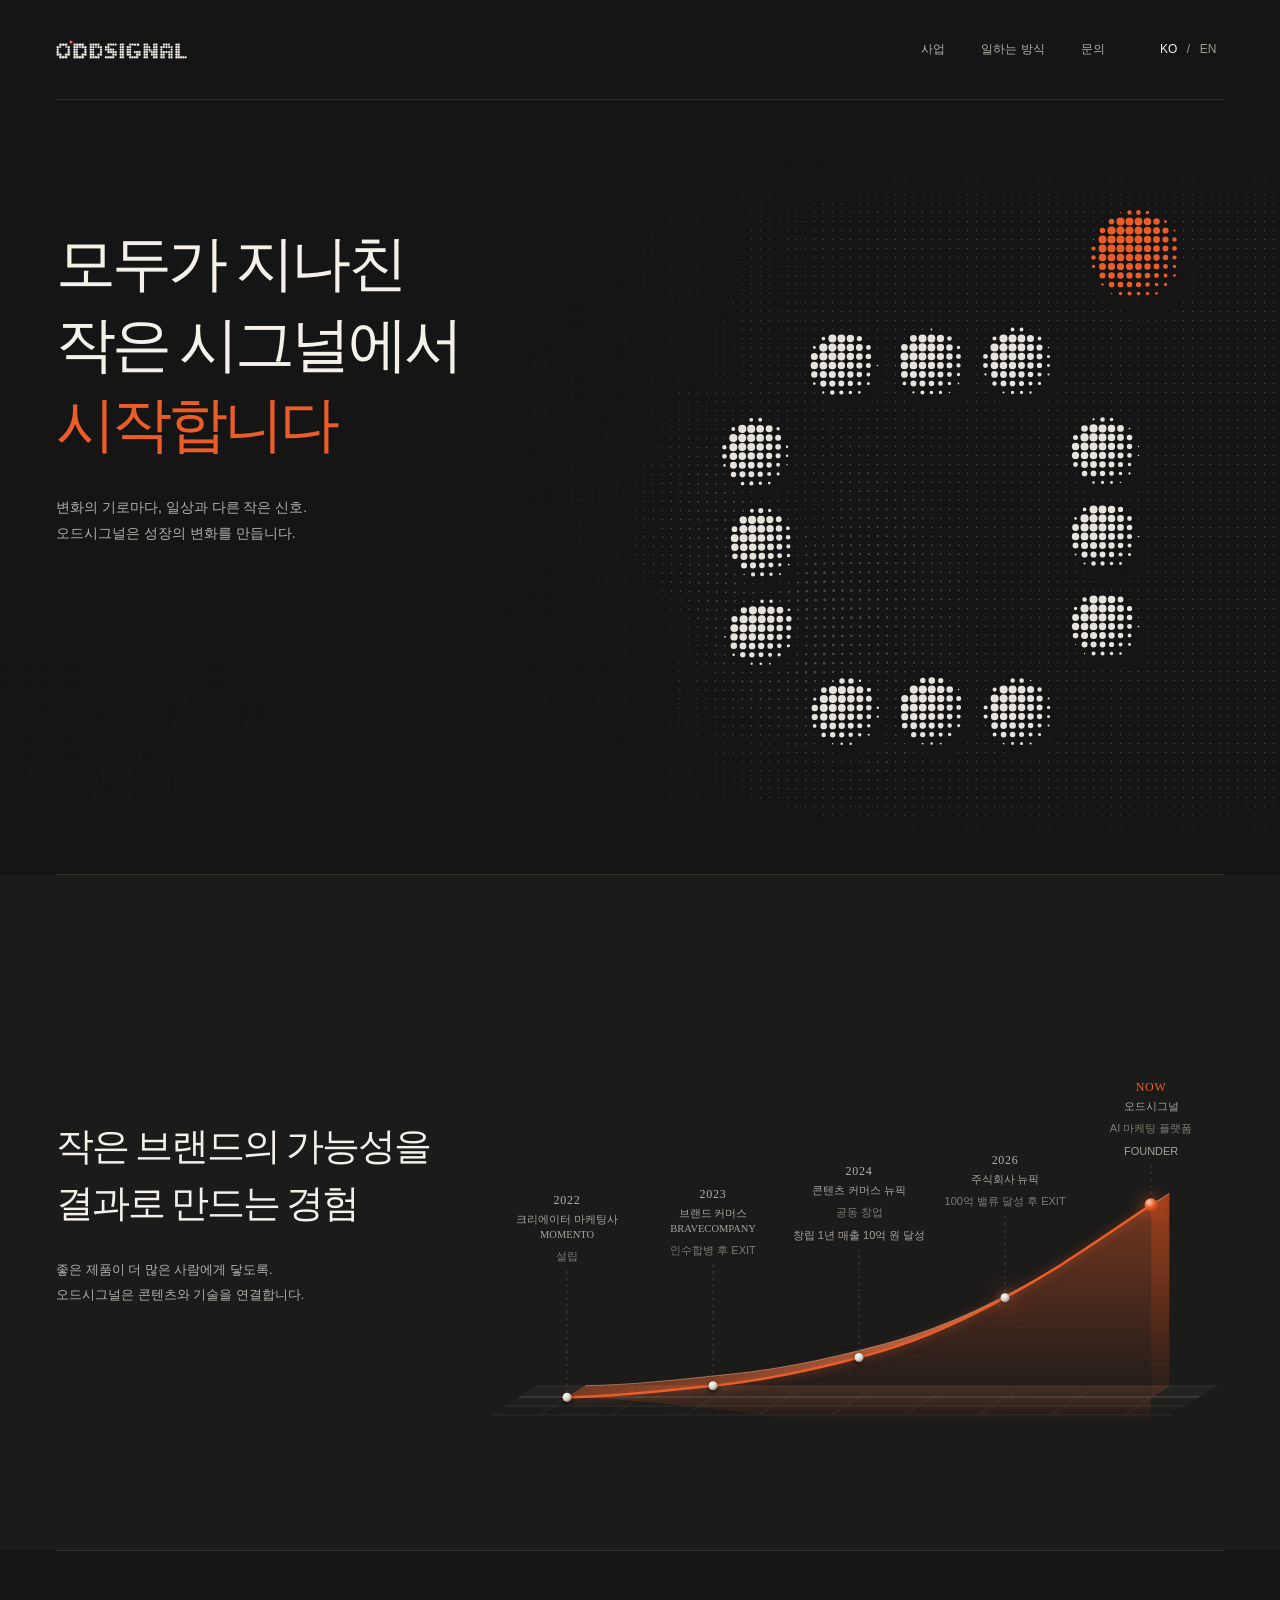
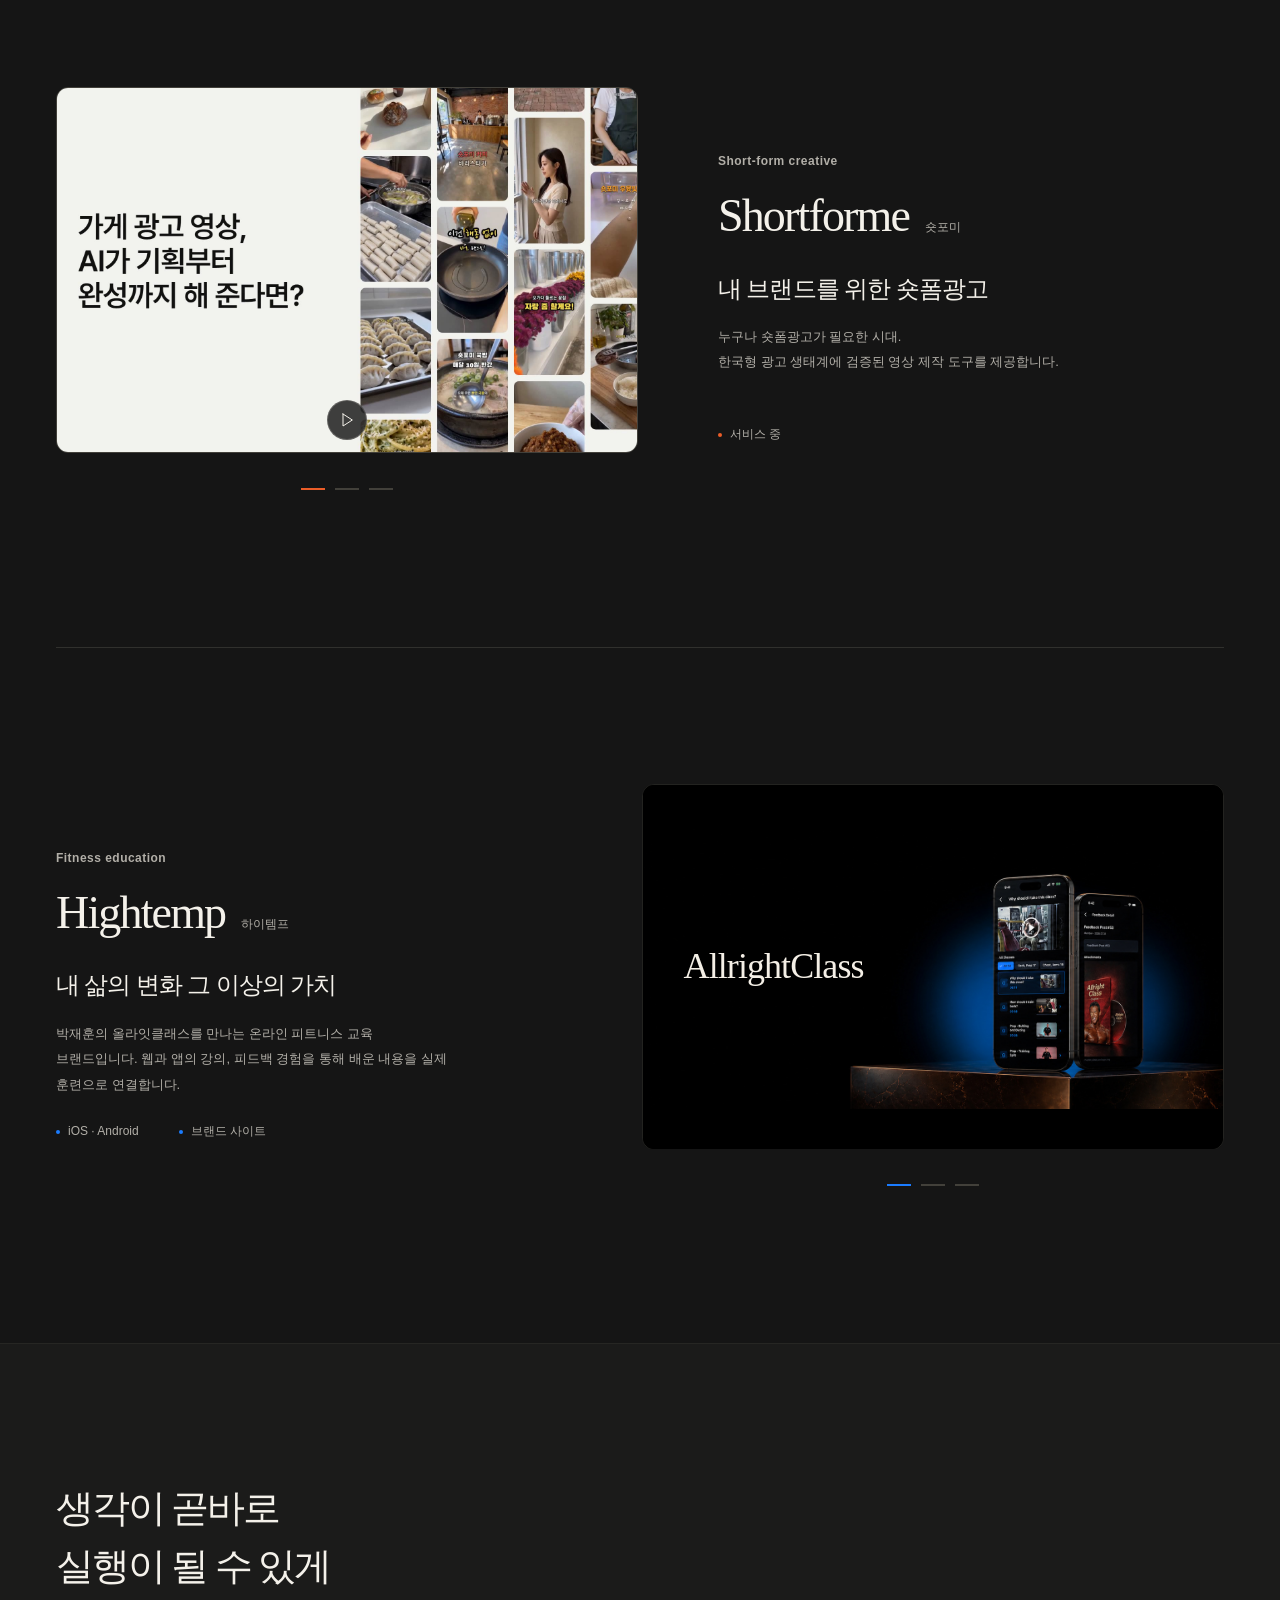
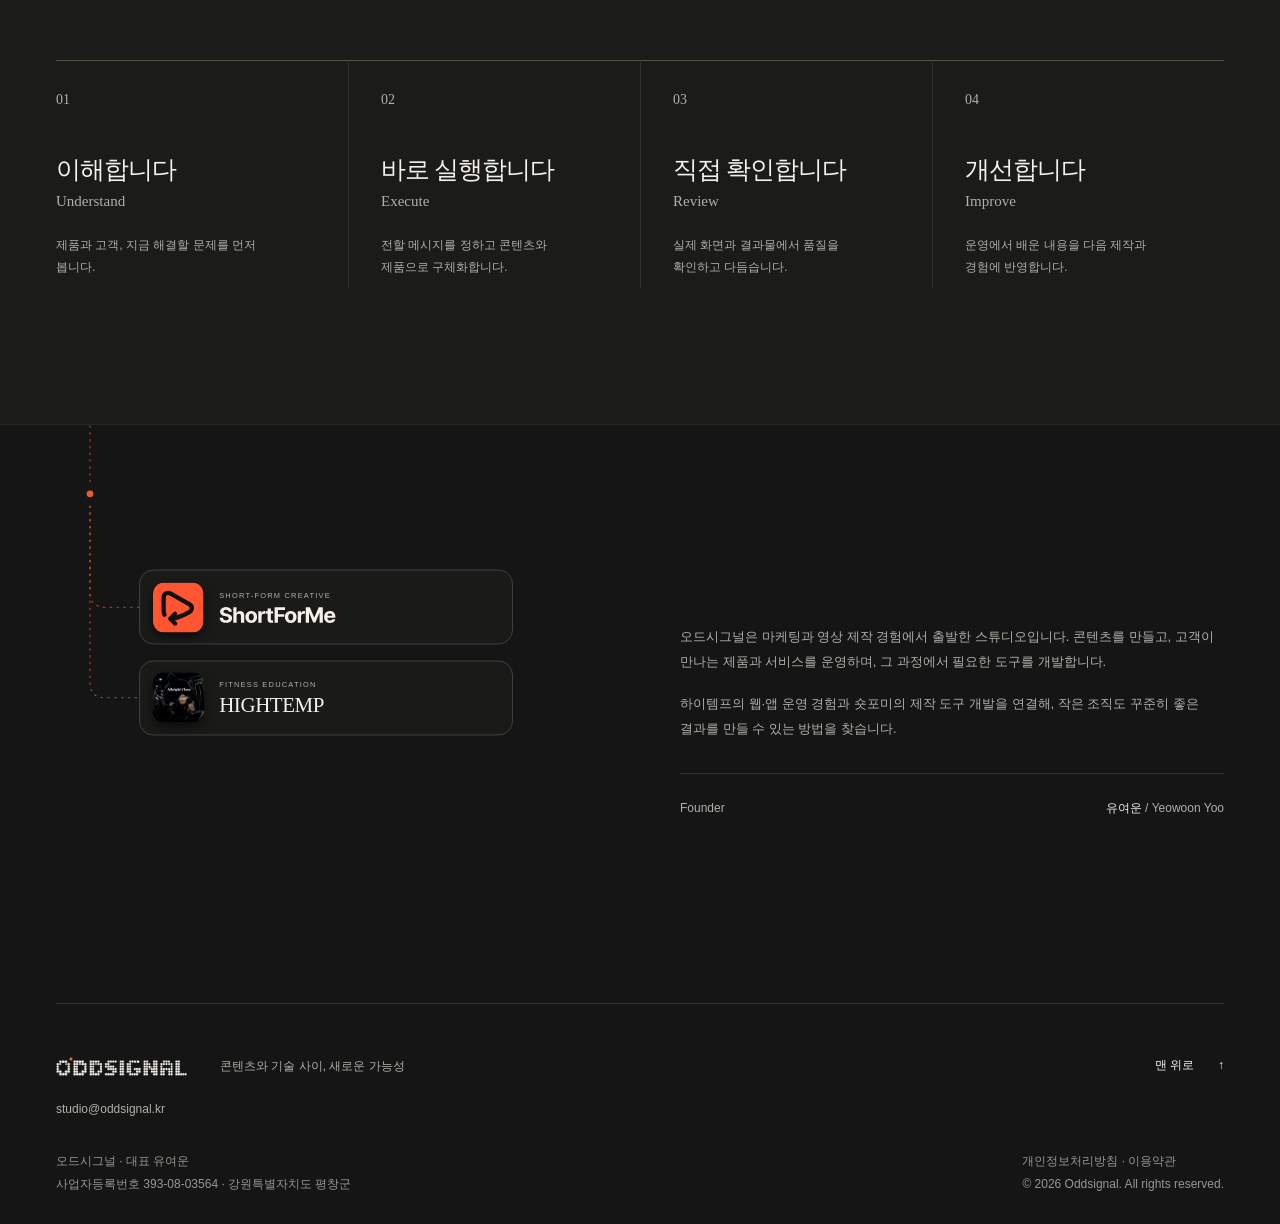
==== commit 7fd54d73: "Shortforme slide 1 plays the approved launch film The intro slide of the Shortforme deck now plays t" ====
--- a/index.html
+++ b/index.html
@@ -7,7 +7,7 @@
 <meta property="og:title" content="오드시그널 Oddsignal — 모두가 지나친 작은 시그널에서, 시작합니다."><meta property="og:description" content="콘텐츠와 기술을 연결하는 스튜디오. Shortforme · Hightemp."><meta property="og:type" content="website"><meta property="og:url" content="https://oddsignal.kr/"><meta property="og:site_name" content="오드시그널 Oddsignal"><meta property="og:locale" content="ko_KR"><meta property="og:image" content="https://oddsignal.kr/assets/og-image.png"><meta property="og:image:width" content="1200"><meta property="og:image:height" content="630"><meta property="og:image:alt" content="Oddsignal 로고">
 <meta name="twitter:card" content="summary_large_image"><link rel="canonical" href="https://oddsignal.kr/"><meta name="naver-site-verification" content="2de2c27967885e77a5c9f6281701ce10e6225651">
 <script type="application/ld+json">{"@context":"https://schema.org","@graph":[{"@type":"Organization","@id":"https://oddsignal.kr/#organization","name":"오드시그널","alternateName":"Oddsignal","url":"https://oddsignal.kr/","logo":"https://oddsignal.kr/assets/logo-512.png","email":"studio@oddsignal.kr"},{"@type":"WebSite","@id":"https://oddsignal.kr/#website","name":"오드시그널","alternateName":"Oddsignal","url":"https://oddsignal.kr/","inLanguage":"ko","publisher":{"@id":"https://oddsignal.kr/#organization"}}]}</script>
-<link rel="icon" href="assets/favicon.svg?v=dot-v2" type="image/svg+xml"><link rel="stylesheet" href="styles.css?v=unslop-20261112"><script src="site.js?v=unslop-20261112" defer></script>
+<link rel="icon" href="assets/favicon.svg?v=dot-v2" type="image/svg+xml"><link rel="stylesheet" href="styles.css?v=film-20261116"><script src="site.js?v=film-20261116" defer></script>
 </head>
 <body>
 <a class="skip-link" href="#main" data-i18n="skip">본문으로 바로가기</a>
@@ -25,7 +25,7 @@
 </section>
 <section class="ventures wrap section" id="ventures" aria-labelledby="ventures-title">
 <div class="pr-band"><h2 id="ventures-title" data-i18n="prTitle">작은 브랜드의 가능성을<br>결과로 만드는 <em>경험</em></h2><p class="pr-lead" data-i18n="prLead">좋은 제품이 더 많은 사람에게 닿도록.<br>오드시그널은 콘텐츠와 기술을 연결합니다.</p><div class="pr-chart"><div class="pr-graph" role="img" aria-label="2022년부터 현재까지 가파르게 오르는 성장 흐름 개념 그래프. 다섯 지점: MOMENTO 설립, BRAVECOMPANY EXIT, 뉴픽 공동 창업과 창립 1년 매출 10억 원, 뉴픽 100억 밸류 EXIT, 오드시그널 FOUNDER" data-label="prGraphA"><svg class="pr-svg" viewBox="0 0 880 300" aria-hidden="true" focusable="false"><defs><linearGradient id="prArea" x1="0" y1="0" x2="0" y2="1"><stop offset="0" stop-color="#eb5d28" stop-opacity=".42"/><stop offset="1" stop-color="#eb5d28" stop-opacity=".02"/></linearGradient><linearGradient id="prRib" gradientUnits="userSpaceOnUse" x1="88" y1="0" x2="814" y2="0"><stop offset="0" stop-color="#eb5d28" stop-opacity=".3"/><stop offset="1" stop-color="#ff9d70" stop-opacity=".95"/></linearGradient><linearGradient id="prSide" gradientUnits="userSpaceOnUse" x1="0" y1="34" x2="0" y2="280"><stop offset="0" stop-color="#c44a1c" stop-opacity=".8"/><stop offset="1" stop-color="#c44a1c" stop-opacity=".06"/></linearGradient><linearGradient id="prRefl" gradientUnits="userSpaceOnUse" x1="0" y1="280" x2="0" y2="250"><stop offset="0" stop-color="#eb5d28" stop-opacity=".16"/><stop offset="1" stop-color="#eb5d28" stop-opacity="0"/></linearGradient><linearGradient id="prFloor" gradientUnits="userSpaceOnUse" x1="0" y1="266" x2="0" y2="301"><stop offset="0" stop-color="#fff" stop-opacity=".05"/><stop offset="1" stop-color="#fff" stop-opacity="0"/></linearGradient><radialGradient id="prBall" cx=".35" cy=".3" r=".8"><stop offset="0" stop-color="#fff"/><stop offset=".55" stop-color="#d9d2c4"/><stop offset="1" stop-color="#7d776b"/></radialGradient><radialGradient id="prBallEnd" cx=".35" cy=".3" r=".8"><stop offset="0" stop-color="#ffd9c4"/><stop offset=".5" stop-color="#eb5d28"/><stop offset="1" stop-color="#a63a14"/></radialGradient></defs><g class="pr-floor"><path d="M52 266 L872 266 L817 301 L-3 301 Z" fill="url(#prFloor)"/><g class="pr-grid"><line x1="52" y1="266" x2="872" y2="266"/><line x1="13.5" y1="290.5" x2="833.5" y2="290.5"/><line x1="-3" y1="301" x2="817" y2="301"/><line x1="110" y1="266" x2="55" y2="301"/><line x1="198" y1="266" x2="143" y2="301"/><line x1="286" y1="266" x2="231" y2="301"/><line x1="374" y1="266" x2="319" y2="301"/><line x1="462" y1="266" x2="407" y2="301"/><line x1="550" y1="266" x2="495" y2="301"/><line x1="638" y1="266" x2="583" y2="301"/><line x1="726" y1="266" x2="671" y2="301"/><line x1="814" y1="266" x2="759" y2="301"/></g><path class="pr-foot" d="M88 280 L792 280 L814 266 L110 266 Z"/></g><line class="pr-base" x1="30" y1="280" x2="850" y2="280"/><g class="pr-solid"><path class="pr-refl" transform="translate(0 560) scale(1 -1)" d="M88 280 C150 279,205 272,264 266 C323 260,380 248,440 232 C500 216,550 196,616 160 C682 124,720 96,792 48 L792 280 L88 280 Z"/><path class="pr-side" d="M792 48 L814 34 L814 266 L792 280 Z"/><path class="pr-rib" d="M88 280 C150 279,205 272,264 266 C323 260,380 248,440 232 C500 216,550 196,616 160 C682 124,720 96,792 48 L814 34 C742 82,704 110,638 146 C572 182,522 202,462 218 C402 234,345 246,286 252 C227 258,172 265,110 266 Z"/><path class="pr-back" d="M110 266 C172 265,227 258,286 252 C345 246,402 234,462 218 C522 202,572 182,638 146 C704 110,742 82,814 34"/><path class="pr-area" d="M88 280 C150 279,205 272,264 266 C323 260,380 248,440 232 C500 216,550 196,616 160 C682 124,720 96,792 48 L792 280 L88 280 Z"/></g><line class="pr-drop" x1="88" y1="127.6" x2="88" y2="280"/><line class="pr-drop" x1="264" y1="119.9" x2="264" y2="266"/><line class="pr-drop" x1="440" y1="101.2" x2="440" y2="232"/><line class="pr-drop" x1="616" y1="61.6" x2="616" y2="160"/><line class="pr-drop" x1="792" y1="0.0" x2="792" y2="48"/><path class="pr-line" pathLength="1" d="M88 280 C150 279,205 272,264 266 C323 260,380 248,440 232 C500 216,550 196,616 160 C682 124,720 96,792 48"/><circle class="pr-bead" r="4" opacity="0"><animateMotion dur="3.6s" begin="2.2s" repeatCount="1" calcMode="spline" keyPoints="0;1" keyTimes="0;1" keySplines=".45 0 .55 1" path="M88 280 C150 279,205 272,264 266 C323 260,380 248,440 232 C500 216,550 196,616 160 C682 124,720 96,792 48"/><animate attributeName="opacity" values="0;1;1;0" keyTimes="0;.12;.86;1" dur="3.6s" begin="2.2s" repeatCount="1"/></circle><circle class="pr-pulse" cx="792" cy="48" r="8"/><circle class="pr-dot" cx="88" cy="280" r="5.5"/><circle class="pr-hit" cx="88" cy="280" r="24" fill="transparent"/><circle class="pr-dot" cx="264" cy="266" r="5.5"/><circle class="pr-hit" cx="264" cy="266" r="24" fill="transparent"/><circle class="pr-dot" cx="440" cy="232" r="5.5"/><circle class="pr-hit" cx="440" cy="232" r="24" fill="transparent"/><circle class="pr-dot" cx="616" cy="160" r="5.5"/><circle class="pr-hit" cx="616" cy="160" r="24" fill="transparent"/><circle class="pr-dot pr-dot-end" cx="792" cy="48" r="8"/><circle class="pr-hit" cx="792" cy="48" r="24" fill="transparent"/></svg></div><ol class="pr-points"><li><span class="pr-n" data-i18n="prP1y">2022</span><strong data-i18n="prP1t">크리에이터 마케팅사 MOMENTO</strong><span class="pr-d" data-i18n="prP1d">설립</span></li><li><span class="pr-n" data-i18n="prP2y">2023</span><strong data-i18n="prP2t">브랜드 커머스 BRAVECOMPANY</strong><span class="pr-d" data-i18n="prP2d">인수합병 후 EXIT</span></li><li><span class="pr-n" data-i18n="prP3y">2024</span><strong data-i18n="prP3t">콘텐츠 커머스 뉴픽</strong><span class="pr-d" data-i18n="prP3d">공동 창업<b>창립 1년 매출 10억 원 달성</b></span></li><li><span class="pr-n" data-i18n="prP4y">2026</span><strong data-i18n="prP4t">주식회사 뉴픽</strong><span class="pr-d" data-i18n="prP4d">100억 밸류 달성 후 EXIT</span></li><li class="pr-end"><span class="pr-n" data-i18n="prP5y">NOW</span><strong data-i18n="prP5t">오드시그널</strong><span class="pr-d" data-i18n="prP5d">AI 마케팅 플랫폼<b>FOUNDER</b></span></li></ol></div></div>
-<article class="venture shortforme"><div class="venture-visual sf-deck" role="group" aria-roledescription="carousel" aria-label="숏포미 기능 미리보기" data-label="sfDeck"><button type="button" class="deck-zone deck-prev" data-dir="-1" tabindex="-1" aria-hidden="true"><span>←</span></button><button type="button" class="deck-zone deck-next" data-dir="1" tabindex="-1" aria-hidden="true"><span>→</span></button><figure class="sf-slide" id="sf-slide-1" role="tabpanel" aria-labelledby="sf-tab-1"><div class="sf-shot ht-intro sf-intro"><div class="hightemp-visual"><div class="sfi-stage" role="img" aria-label="숏포미 로고: 코랄색 앱 아이콘과 ShortForMe 글자" data-label="sfIntroArt"><img class="sfi-word" src="assets/shortforme-wordmark-white.svg" alt="" width="1109" height="165"><span class="sfi-tile"><svg viewBox="165 150 690 740" aria-hidden="true"><g fill="none" stroke="#111" stroke-width="88" stroke-linecap="round" stroke-linejoin="round" transform="translate(-35 0)"><path d="M268 655C255 625 252 600 252 575V305C252 228 330 188 396 226L782 448C842 483 842 563 782 598C645 677 525 728 405 738"/><path d="M486 640L386 738L486 836"/></g></svg></span></div></div></div></figure><figure class="sf-slide" id="sf-slide-2" role="tabpanel" aria-labelledby="sf-tab-2" hidden><div class="sf-shot"><img src="assets/sf-format-detail.jpg?v=2" alt="실제 숏포미 광고 예시 상세 창: 간편·냉동 상품의 실제 광고 영상과 이럴 때 참고하세요·예시에서 볼 부분 설명, 이 포맷으로 제작 설계 버튼" data-alt="sfFormatAlt" width="1570" height="987" loading="lazy"></div></figure>
+<article class="venture shortforme"><div class="venture-visual sf-deck" role="group" aria-roledescription="carousel" aria-label="숏포미 기능 미리보기" data-label="sfDeck"><button type="button" class="deck-zone deck-prev" data-dir="-1" tabindex="-1" aria-hidden="true"><span>←</span></button><button type="button" class="deck-zone deck-next" data-dir="1" tabindex="-1" aria-hidden="true"><span>→</span></button><figure class="sf-slide" id="sf-slide-1" role="tabpanel" aria-labelledby="sf-tab-1"><div class="sf-shot sf-film"><video poster="assets/shortforme-launch-poster.jpg?v=20261116" data-src="assets/shortforme-launch.mp4?v=20261116" data-src-small="assets/shortforme-launch-720.mp4?v=20261116" muted playsinline preload="none" width="1920" height="1080" aria-label="숏포미 출시 영상, 30초: 상세페이지 주소를 넣으면 상품 정보가 채워지고, 대화로 숏폼 기획을 정한 뒤, 완성된 세로 숏폼 광고를 받는다" data-label="sfFilm"></video><button type="button" class="sf-sound" hidden></button></div></figure><figure class="sf-slide" id="sf-slide-2" role="tabpanel" aria-labelledby="sf-tab-2" hidden><div class="sf-shot"><img src="assets/sf-format-detail.jpg?v=2" alt="실제 숏포미 광고 예시 상세 창: 간편·냉동 상품의 실제 광고 영상과 이럴 때 참고하세요·예시에서 볼 부분 설명, 이 포맷으로 제작 설계 버튼" data-alt="sfFormatAlt" width="1570" height="987" loading="lazy"></div></figure>
 <figure class="sf-slide" id="sf-slide-3" role="tabpanel" aria-labelledby="sf-tab-3" hidden><div class="sf-shot"><img src="assets/sf-planning-chat.jpg?v=2" alt="실제 숏포미 소재 기획 대화 화면: 어떤 소재를 만들어 볼까요? 질문과 시작 문장 버튼 세 개, 아래 입력창" data-alt="sfChatAlt" width="1360" height="855" loading="lazy"></div></figure>
 <div class="sf-tabs" role="tablist" aria-label="숏포미 기능 미리보기 단계" data-label="sfTabs"><button type="button" role="tab" id="sf-tab-1" aria-controls="sf-slide-1" aria-selected="true"><span aria-hidden="true">01</span><span data-i18n="sfTab1">숏포미 소개</span></button><button type="button" role="tab" id="sf-tab-2" aria-controls="sf-slide-2" aria-selected="false" tabindex="-1"><span aria-hidden="true">02</span><span data-i18n="sfTab2">광고 포맷 고르기</span></button><button type="button" role="tab" id="sf-tab-3" aria-controls="sf-slide-3" aria-selected="false" tabindex="-1"><span aria-hidden="true">03</span><span data-i18n="sfTab3">대화로 소재 기획</span></button></div></div>
 <div class="venture-copy"><a href="business.html#shortforme" class="title-area" data-page="business.html" data-hash="#shortforme"><p class="eyebrow muted">Short-form creative</p><h3><span class="title-link">Shortforme</span><span class="brand-ko" data-i18n="shortName">숏포미</span></h3></a><div class="sf-copy"><div class="sf-pane is-on"><p class="venture-statement" data-i18n="shortTitle">내 브랜드를 위한 숏폼광고</p><p class="body-copy" data-i18n="shortBody">누구나 숏폼광고가 필요한 시대.<br>한국형 광고 생태계에 검증된 영상 제작 도구를 제공합니다.</p></div><div class="sf-pane"><p class="venture-statement" data-i18n="sf2Title">실제 광고에서 포맷을 고르세요</p><p class="body-copy" data-i18n="sf2Body">업종별 실제 숏폼 광고를 보고, 어떤 상황에 쓰면 좋은지 확인하세요. 마음에 드는 포맷에서 ‘이 포맷으로 제작 설계’를 누르면 내 상품에 맞춘 제작이 시작됩니다.</p></div><div class="sf-pane"><p class="venture-statement" data-i18n="sf3Title">무엇을 만들지, 대화로 정하세요</p><p class="body-copy" data-i18n="sf3Body">브랜드와 상품, 팔고 싶은 상황을 편하게 말해 보세요. AI가 맞는 소재를 추천하고 제작까지 이어 줍니다.</p></div></div><div class="venture-link-row"><span class="status"><span aria-hidden="true"></span><span data-i18n="inService">서비스 중</span></span></div></div></article>
--- a/styles.css
+++ b/styles.css
@@ -702,12 +702,19 @@
 @keyframes bv-glow{from{filter:brightness(1.35) drop-shadow(0 0 1cqw #eb5d2840)}to{filter:brightness(1.35) drop-shadow(0 0 2.4cqw #eb5d28b3)}}
 /* Slides 03 and 04 as 3D scenes: the stage has perspective, and each object is a tilted slab with a stacked-shadow edge (same technique as .bv-ph-body). Keyframes that move these objects use the translate/scale properties so they do not overwrite the 3D transform. */
 @keyframes sf-float{from{translate:0 -1.2cqh}to{translate:0 1.2cqh}}
-/* Shortforme intro slide: logo lockup (lit 3D icon, wordmark beside it) in the Hightemp intro frame. */
-.sf-intro{container-type:size}
-.sfi-stage{position:absolute;inset:0;z-index:1;overflow:hidden}
-.sf-intro .hightemp-visual .sfi-word{position:absolute;inset:50cqh auto auto 42cqw;width:34cqw;height:auto;object-fit:contain;translate:0 -50%}
-.sfi-tile{position:absolute;left:10cqw;top:32cqh;width:36cqh;aspect-ratio:1;display:grid;place-items:center;border-radius:22%;background:linear-gradient(215deg,#ff8a66,#ff5533 42%,#e8431f);transform:perspective(90cqw) rotateY(26deg) rotateX(7deg);box-shadow:-.3cqh 0 #d83e1c,-.6cqh 0 #c93818,-.9cqh 0 #b93314,-1.2cqh 0 #a92e12,-1.5cqh 0 #99290f,-1.8cqh 0 #89240d,0 4cqh 8cqh #0000008c,inset 0 .4cqh .3cqh #ffffff66}
-.sfi-tile svg{width:66%;height:auto}
+/* 2026-11-16: Shortforme intro slide plays the approved launch film (30s, 16:9). It starts muted when the deck is in view; the round button turns sound on.
+   Desktop crops the film's sides to the deck's 2148/1350 frame (the film keeps 160px clear at each side); the 4:3 mobile frame shows it whole.
+   The button sits bottom centre: the left and right 36% of the frame are the deck's click zones, which paint above the slide. */
+.sf-film{background:#111}
+.sf-film>video{display:block;width:100%;height:100%;object-fit:cover;object-position:center}
+.sf-sound{position:absolute;left:50%;bottom:12px;translate:-50% 0;z-index:3;width:40px;height:40px;padding:0;display:grid;place-items:center;border:1px solid #f4f1ea33;border-radius:50%;background:#111c;color:#f4f1ea;cursor:pointer;transition:border-color .2s,color .2s}
+.sf-sound[hidden]{display:none}
+.sf-sound:hover,.sf-sound:focus-visible{border-color:var(--accent);color:var(--accent)}
+.sf-sound svg{width:16px;height:16px;fill:none;stroke:currentColor;stroke-width:1.5;stroke-linecap:round;stroke-linejoin:round}
+@media(max-width:900px){
+.sf-film>video{object-fit:contain}
+.sf-sound{bottom:calc(12.5% + 8px)}/* 12.5% of the 4:3 frame is the bar under the 16:9 film */
+}
 /* Shortforme deck tabs: same dash indicators as the Hightemp dots; the step names stay for screen readers. */
 .sf-deck .sf-tabs{justify-content:center;gap:2px;border-top:0;margin:14px 0 0}
 .sf-deck .sf-tabs button{flex:0 0 32px;width:32px;min-height:0;height:44px;padding:0;margin:0;border:0;position:relative}
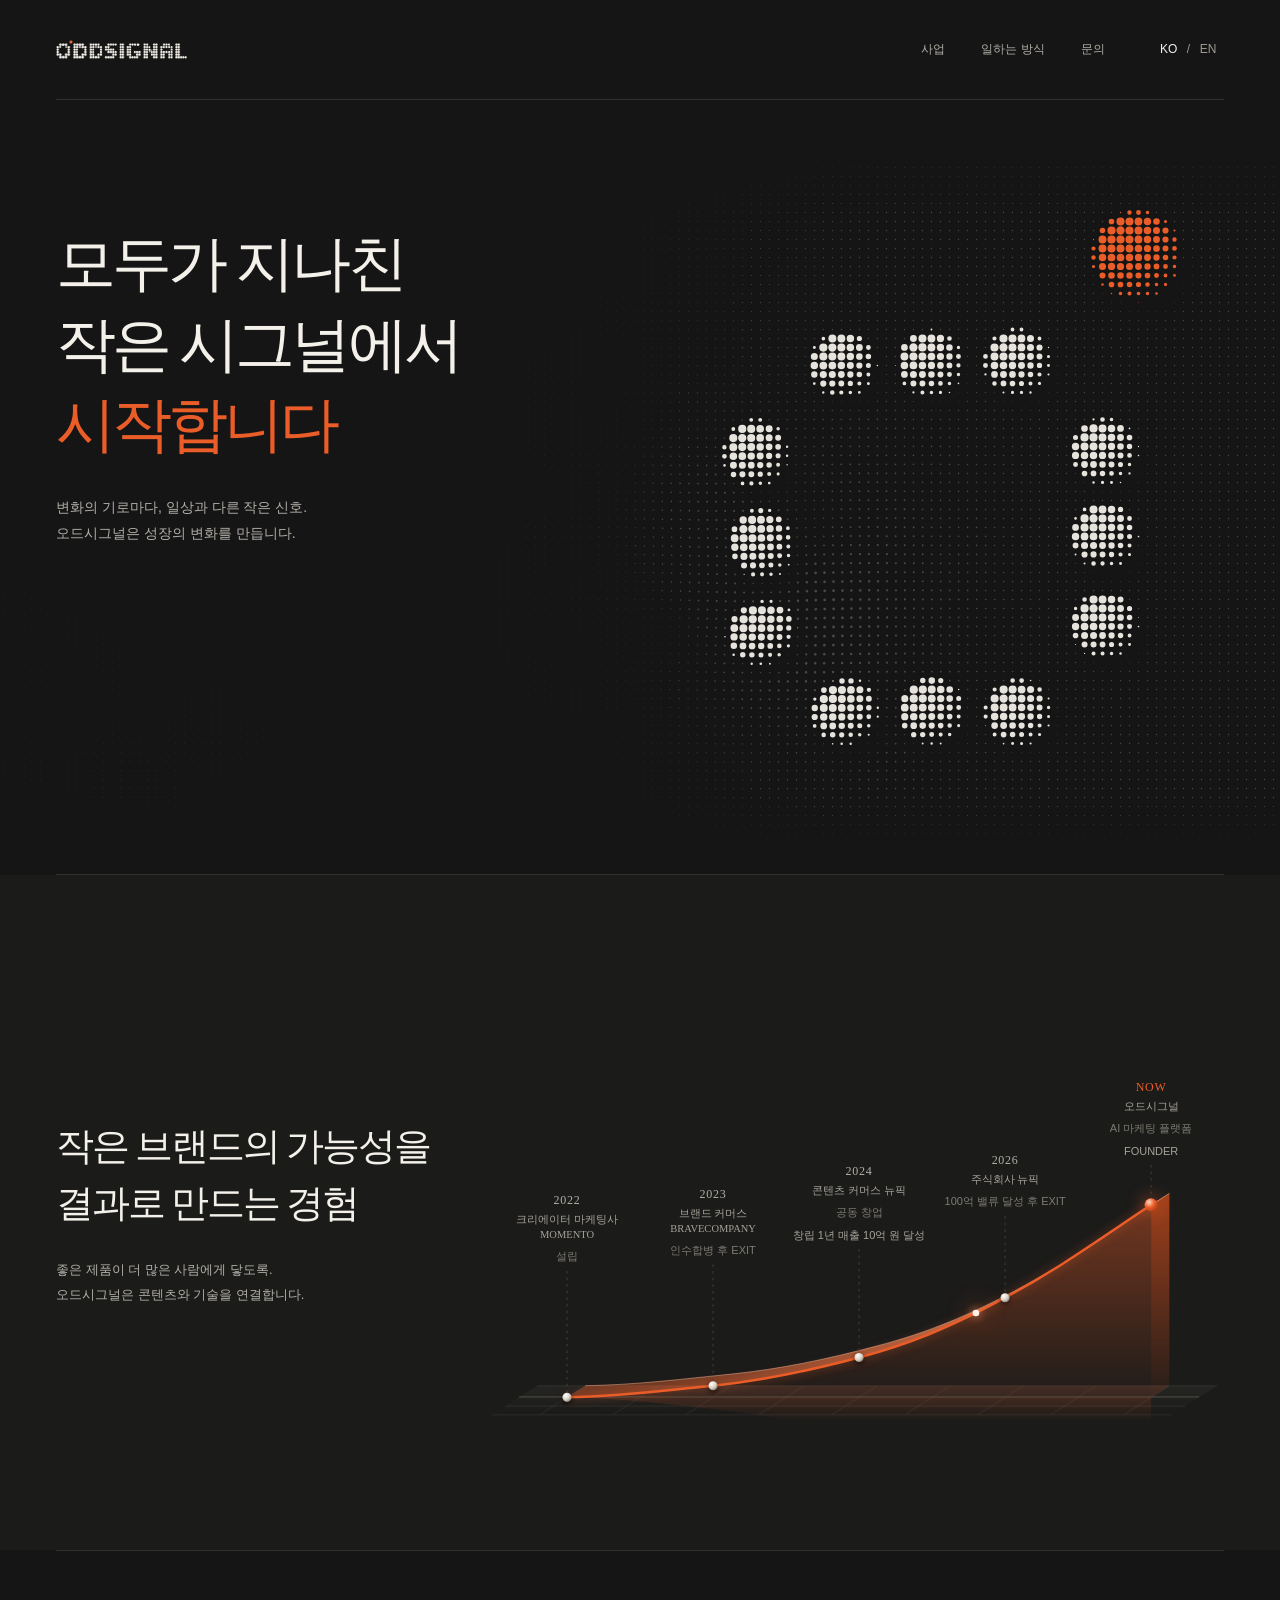
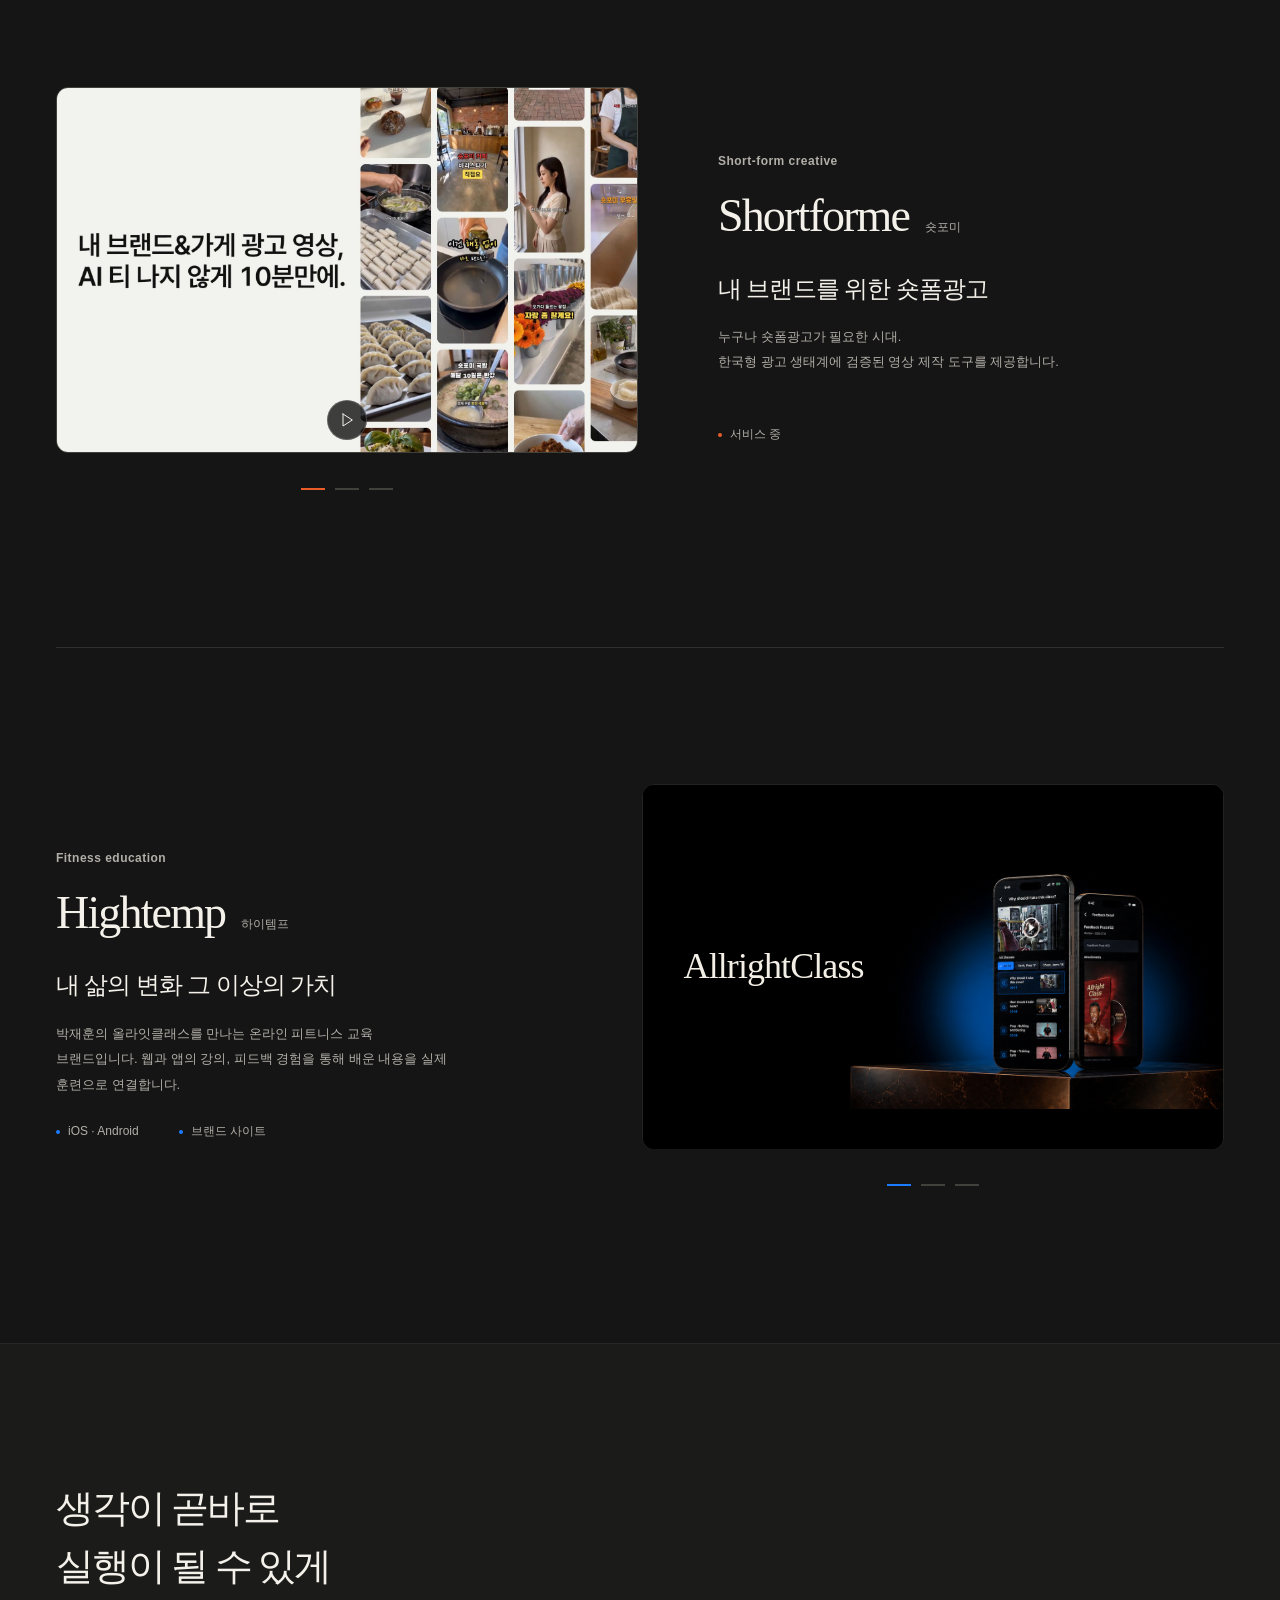
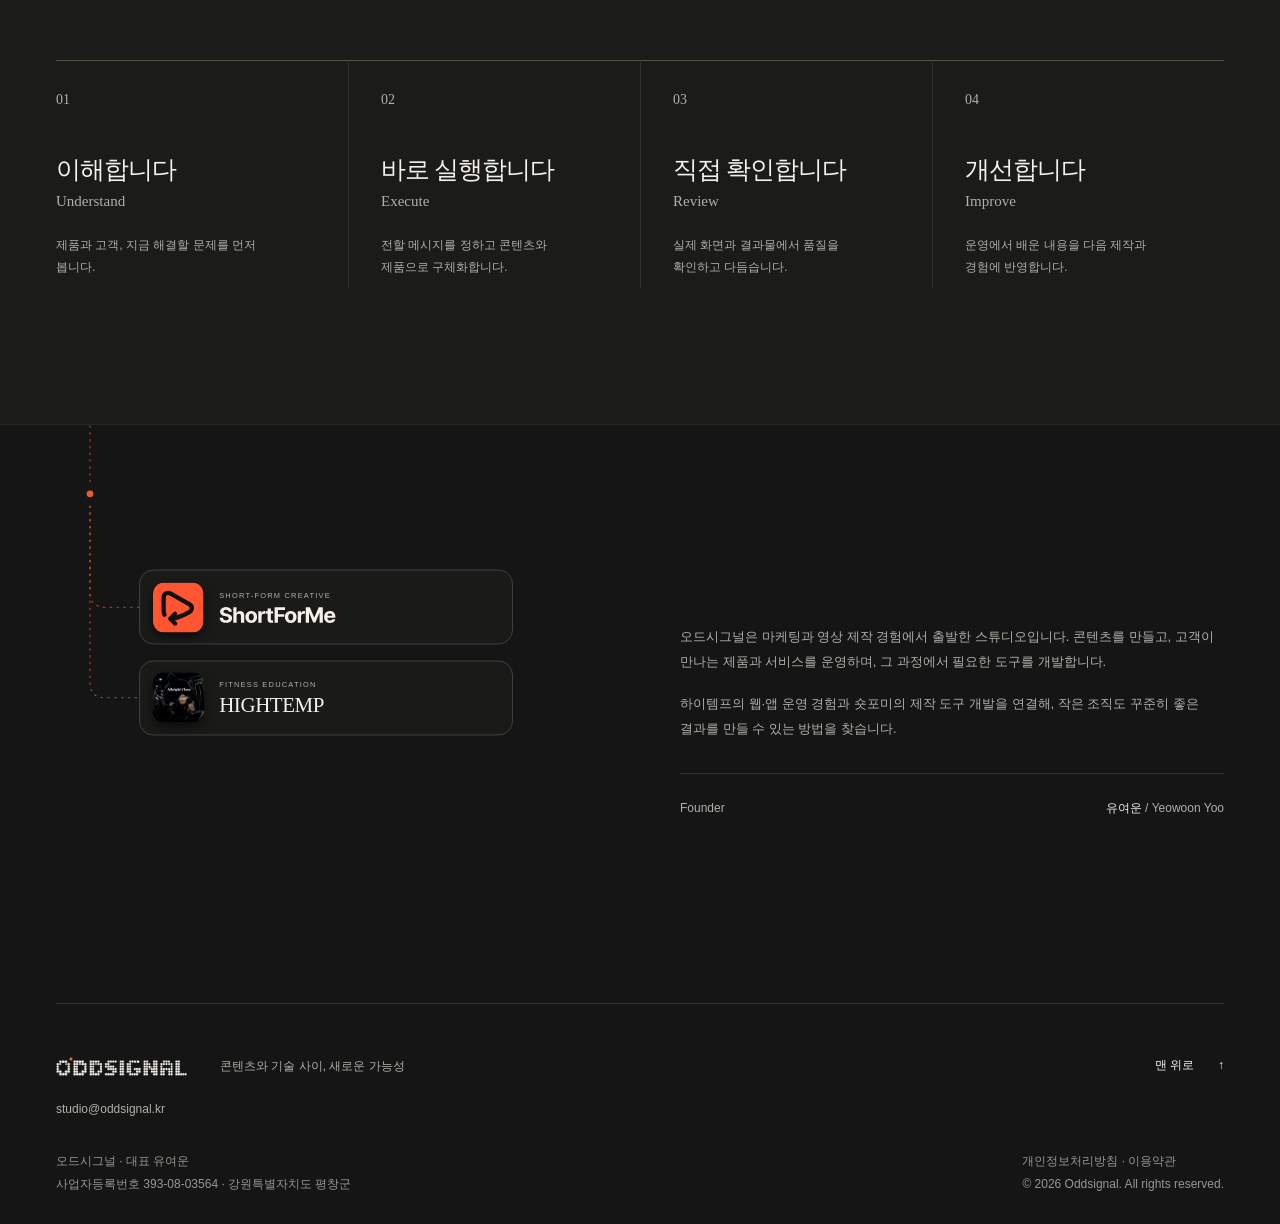
==== commit cbabbf82: "Shortforme launch film v2: owner's copy and the chat answer that plays a video The Shortforme slide " ====
--- a/index.html
+++ b/index.html
@@ -25,7 +25,7 @@
 </section>
 <section class="ventures wrap section" id="ventures" aria-labelledby="ventures-title">
 <div class="pr-band"><h2 id="ventures-title" data-i18n="prTitle">작은 브랜드의 가능성을<br>결과로 만드는 <em>경험</em></h2><p class="pr-lead" data-i18n="prLead">좋은 제품이 더 많은 사람에게 닿도록.<br>오드시그널은 콘텐츠와 기술을 연결합니다.</p><div class="pr-chart"><div class="pr-graph" role="img" aria-label="2022년부터 현재까지 가파르게 오르는 성장 흐름 개념 그래프. 다섯 지점: MOMENTO 설립, BRAVECOMPANY EXIT, 뉴픽 공동 창업과 창립 1년 매출 10억 원, 뉴픽 100억 밸류 EXIT, 오드시그널 FOUNDER" data-label="prGraphA"><svg class="pr-svg" viewBox="0 0 880 300" aria-hidden="true" focusable="false"><defs><linearGradient id="prArea" x1="0" y1="0" x2="0" y2="1"><stop offset="0" stop-color="#eb5d28" stop-opacity=".42"/><stop offset="1" stop-color="#eb5d28" stop-opacity=".02"/></linearGradient><linearGradient id="prRib" gradientUnits="userSpaceOnUse" x1="88" y1="0" x2="814" y2="0"><stop offset="0" stop-color="#eb5d28" stop-opacity=".3"/><stop offset="1" stop-color="#ff9d70" stop-opacity=".95"/></linearGradient><linearGradient id="prSide" gradientUnits="userSpaceOnUse" x1="0" y1="34" x2="0" y2="280"><stop offset="0" stop-color="#c44a1c" stop-opacity=".8"/><stop offset="1" stop-color="#c44a1c" stop-opacity=".06"/></linearGradient><linearGradient id="prRefl" gradientUnits="userSpaceOnUse" x1="0" y1="280" x2="0" y2="250"><stop offset="0" stop-color="#eb5d28" stop-opacity=".16"/><stop offset="1" stop-color="#eb5d28" stop-opacity="0"/></linearGradient><linearGradient id="prFloor" gradientUnits="userSpaceOnUse" x1="0" y1="266" x2="0" y2="301"><stop offset="0" stop-color="#fff" stop-opacity=".05"/><stop offset="1" stop-color="#fff" stop-opacity="0"/></linearGradient><radialGradient id="prBall" cx=".35" cy=".3" r=".8"><stop offset="0" stop-color="#fff"/><stop offset=".55" stop-color="#d9d2c4"/><stop offset="1" stop-color="#7d776b"/></radialGradient><radialGradient id="prBallEnd" cx=".35" cy=".3" r=".8"><stop offset="0" stop-color="#ffd9c4"/><stop offset=".5" stop-color="#eb5d28"/><stop offset="1" stop-color="#a63a14"/></radialGradient></defs><g class="pr-floor"><path d="M52 266 L872 266 L817 301 L-3 301 Z" fill="url(#prFloor)"/><g class="pr-grid"><line x1="52" y1="266" x2="872" y2="266"/><line x1="13.5" y1="290.5" x2="833.5" y2="290.5"/><line x1="-3" y1="301" x2="817" y2="301"/><line x1="110" y1="266" x2="55" y2="301"/><line x1="198" y1="266" x2="143" y2="301"/><line x1="286" y1="266" x2="231" y2="301"/><line x1="374" y1="266" x2="319" y2="301"/><line x1="462" y1="266" x2="407" y2="301"/><line x1="550" y1="266" x2="495" y2="301"/><line x1="638" y1="266" x2="583" y2="301"/><line x1="726" y1="266" x2="671" y2="301"/><line x1="814" y1="266" x2="759" y2="301"/></g><path class="pr-foot" d="M88 280 L792 280 L814 266 L110 266 Z"/></g><line class="pr-base" x1="30" y1="280" x2="850" y2="280"/><g class="pr-solid"><path class="pr-refl" transform="translate(0 560) scale(1 -1)" d="M88 280 C150 279,205 272,264 266 C323 260,380 248,440 232 C500 216,550 196,616 160 C682 124,720 96,792 48 L792 280 L88 280 Z"/><path class="pr-side" d="M792 48 L814 34 L814 266 L792 280 Z"/><path class="pr-rib" d="M88 280 C150 279,205 272,264 266 C323 260,380 248,440 232 C500 216,550 196,616 160 C682 124,720 96,792 48 L814 34 C742 82,704 110,638 146 C572 182,522 202,462 218 C402 234,345 246,286 252 C227 258,172 265,110 266 Z"/><path class="pr-back" d="M110 266 C172 265,227 258,286 252 C345 246,402 234,462 218 C522 202,572 182,638 146 C704 110,742 82,814 34"/><path class="pr-area" d="M88 280 C150 279,205 272,264 266 C323 260,380 248,440 232 C500 216,550 196,616 160 C682 124,720 96,792 48 L792 280 L88 280 Z"/></g><line class="pr-drop" x1="88" y1="127.6" x2="88" y2="280"/><line class="pr-drop" x1="264" y1="119.9" x2="264" y2="266"/><line class="pr-drop" x1="440" y1="101.2" x2="440" y2="232"/><line class="pr-drop" x1="616" y1="61.6" x2="616" y2="160"/><line class="pr-drop" x1="792" y1="0.0" x2="792" y2="48"/><path class="pr-line" pathLength="1" d="M88 280 C150 279,205 272,264 266 C323 260,380 248,440 232 C500 216,550 196,616 160 C682 124,720 96,792 48"/><circle class="pr-bead" r="4" opacity="0"><animateMotion dur="3.6s" begin="2.2s" repeatCount="1" calcMode="spline" keyPoints="0;1" keyTimes="0;1" keySplines=".45 0 .55 1" path="M88 280 C150 279,205 272,264 266 C323 260,380 248,440 232 C500 216,550 196,616 160 C682 124,720 96,792 48"/><animate attributeName="opacity" values="0;1;1;0" keyTimes="0;.12;.86;1" dur="3.6s" begin="2.2s" repeatCount="1"/></circle><circle class="pr-pulse" cx="792" cy="48" r="8"/><circle class="pr-dot" cx="88" cy="280" r="5.5"/><circle class="pr-hit" cx="88" cy="280" r="24" fill="transparent"/><circle class="pr-dot" cx="264" cy="266" r="5.5"/><circle class="pr-hit" cx="264" cy="266" r="24" fill="transparent"/><circle class="pr-dot" cx="440" cy="232" r="5.5"/><circle class="pr-hit" cx="440" cy="232" r="24" fill="transparent"/><circle class="pr-dot" cx="616" cy="160" r="5.5"/><circle class="pr-hit" cx="616" cy="160" r="24" fill="transparent"/><circle class="pr-dot pr-dot-end" cx="792" cy="48" r="8"/><circle class="pr-hit" cx="792" cy="48" r="24" fill="transparent"/></svg></div><ol class="pr-points"><li><span class="pr-n" data-i18n="prP1y">2022</span><strong data-i18n="prP1t">크리에이터 마케팅사 MOMENTO</strong><span class="pr-d" data-i18n="prP1d">설립</span></li><li><span class="pr-n" data-i18n="prP2y">2023</span><strong data-i18n="prP2t">브랜드 커머스 BRAVECOMPANY</strong><span class="pr-d" data-i18n="prP2d">인수합병 후 EXIT</span></li><li><span class="pr-n" data-i18n="prP3y">2024</span><strong data-i18n="prP3t">콘텐츠 커머스 뉴픽</strong><span class="pr-d" data-i18n="prP3d">공동 창업<b>창립 1년 매출 10억 원 달성</b></span></li><li><span class="pr-n" data-i18n="prP4y">2026</span><strong data-i18n="prP4t">주식회사 뉴픽</strong><span class="pr-d" data-i18n="prP4d">100억 밸류 달성 후 EXIT</span></li><li class="pr-end"><span class="pr-n" data-i18n="prP5y">NOW</span><strong data-i18n="prP5t">오드시그널</strong><span class="pr-d" data-i18n="prP5d">AI 마케팅 플랫폼<b>FOUNDER</b></span></li></ol></div></div>
-<article class="venture shortforme"><div class="venture-visual sf-deck" role="group" aria-roledescription="carousel" aria-label="숏포미 기능 미리보기" data-label="sfDeck"><button type="button" class="deck-zone deck-prev" data-dir="-1" tabindex="-1" aria-hidden="true"><span>←</span></button><button type="button" class="deck-zone deck-next" data-dir="1" tabindex="-1" aria-hidden="true"><span>→</span></button><figure class="sf-slide" id="sf-slide-1" role="tabpanel" aria-labelledby="sf-tab-1"><div class="sf-shot sf-film"><video poster="assets/shortforme-launch-poster.jpg?v=20261116" data-src="assets/shortforme-launch.mp4?v=20261116" data-src-small="assets/shortforme-launch-720.mp4?v=20261116" muted playsinline preload="none" width="1920" height="1080" aria-label="숏포미 출시 영상, 30초: 상세페이지 주소를 넣으면 상품 정보가 채워지고, 대화로 숏폼 기획을 정한 뒤, 완성된 세로 숏폼 광고를 받는다" data-label="sfFilm"></video><button type="button" class="sf-sound" hidden></button></div></figure><figure class="sf-slide" id="sf-slide-2" role="tabpanel" aria-labelledby="sf-tab-2" hidden><div class="sf-shot"><img src="assets/sf-format-detail.jpg?v=2" alt="실제 숏포미 광고 예시 상세 창: 간편·냉동 상품의 실제 광고 영상과 이럴 때 참고하세요·예시에서 볼 부분 설명, 이 포맷으로 제작 설계 버튼" data-alt="sfFormatAlt" width="1570" height="987" loading="lazy"></div></figure>
+<article class="venture shortforme"><div class="venture-visual sf-deck" role="group" aria-roledescription="carousel" aria-label="숏포미 기능 미리보기" data-label="sfDeck"><button type="button" class="deck-zone deck-prev" data-dir="-1" tabindex="-1" aria-hidden="true"><span>←</span></button><button type="button" class="deck-zone deck-next" data-dir="1" tabindex="-1" aria-hidden="true"><span>→</span></button><figure class="sf-slide" id="sf-slide-1" role="tabpanel" aria-labelledby="sf-tab-1"><div class="sf-shot sf-film"><video poster="assets/shortforme-launch-poster.jpg?v=20261116b" data-src="assets/shortforme-launch.mp4?v=20261116b" data-src-small="assets/shortforme-launch-720.mp4?v=20261116b" muted playsinline preload="none" width="1920" height="1080" aria-label="숏포미 출시 영상, 30초: 상세페이지 주소를 넣으면 상품 정보가 채워지고, 대화로 숏폼 기획을 정한 뒤, 완성된 세로 숏폼 광고를 받는다" data-label="sfFilm"></video><button type="button" class="sf-sound" hidden></button></div></figure><figure class="sf-slide" id="sf-slide-2" role="tabpanel" aria-labelledby="sf-tab-2" hidden><div class="sf-shot"><img src="assets/sf-format-detail.jpg?v=2" alt="실제 숏포미 광고 예시 상세 창: 간편·냉동 상품의 실제 광고 영상과 이럴 때 참고하세요·예시에서 볼 부분 설명, 이 포맷으로 제작 설계 버튼" data-alt="sfFormatAlt" width="1570" height="987" loading="lazy"></div></figure>
 <figure class="sf-slide" id="sf-slide-3" role="tabpanel" aria-labelledby="sf-tab-3" hidden><div class="sf-shot"><img src="assets/sf-planning-chat.jpg?v=2" alt="실제 숏포미 소재 기획 대화 화면: 어떤 소재를 만들어 볼까요? 질문과 시작 문장 버튼 세 개, 아래 입력창" data-alt="sfChatAlt" width="1360" height="855" loading="lazy"></div></figure>
 <div class="sf-tabs" role="tablist" aria-label="숏포미 기능 미리보기 단계" data-label="sfTabs"><button type="button" role="tab" id="sf-tab-1" aria-controls="sf-slide-1" aria-selected="true"><span aria-hidden="true">01</span><span data-i18n="sfTab1">숏포미 소개</span></button><button type="button" role="tab" id="sf-tab-2" aria-controls="sf-slide-2" aria-selected="false" tabindex="-1"><span aria-hidden="true">02</span><span data-i18n="sfTab2">광고 포맷 고르기</span></button><button type="button" role="tab" id="sf-tab-3" aria-controls="sf-slide-3" aria-selected="false" tabindex="-1"><span aria-hidden="true">03</span><span data-i18n="sfTab3">대화로 소재 기획</span></button></div></div>
 <div class="venture-copy"><a href="business.html#shortforme" class="title-area" data-page="business.html" data-hash="#shortforme"><p class="eyebrow muted">Short-form creative</p><h3><span class="title-link">Shortforme</span><span class="brand-ko" data-i18n="shortName">숏포미</span></h3></a><div class="sf-copy"><div class="sf-pane is-on"><p class="venture-statement" data-i18n="shortTitle">내 브랜드를 위한 숏폼광고</p><p class="body-copy" data-i18n="shortBody">누구나 숏폼광고가 필요한 시대.<br>한국형 광고 생태계에 검증된 영상 제작 도구를 제공합니다.</p></div><div class="sf-pane"><p class="venture-statement" data-i18n="sf2Title">실제 광고에서 포맷을 고르세요</p><p class="body-copy" data-i18n="sf2Body">업종별 실제 숏폼 광고를 보고, 어떤 상황에 쓰면 좋은지 확인하세요. 마음에 드는 포맷에서 ‘이 포맷으로 제작 설계’를 누르면 내 상품에 맞춘 제작이 시작됩니다.</p></div><div class="sf-pane"><p class="venture-statement" data-i18n="sf3Title">무엇을 만들지, 대화로 정하세요</p><p class="body-copy" data-i18n="sf3Body">브랜드와 상품, 팔고 싶은 상황을 편하게 말해 보세요. AI가 맞는 소재를 추천하고 제작까지 이어 줍니다.</p></div></div><div class="venture-link-row"><span class="status"><span aria-hidden="true"></span><span data-i18n="inService">서비스 중</span></span></div></div></article>
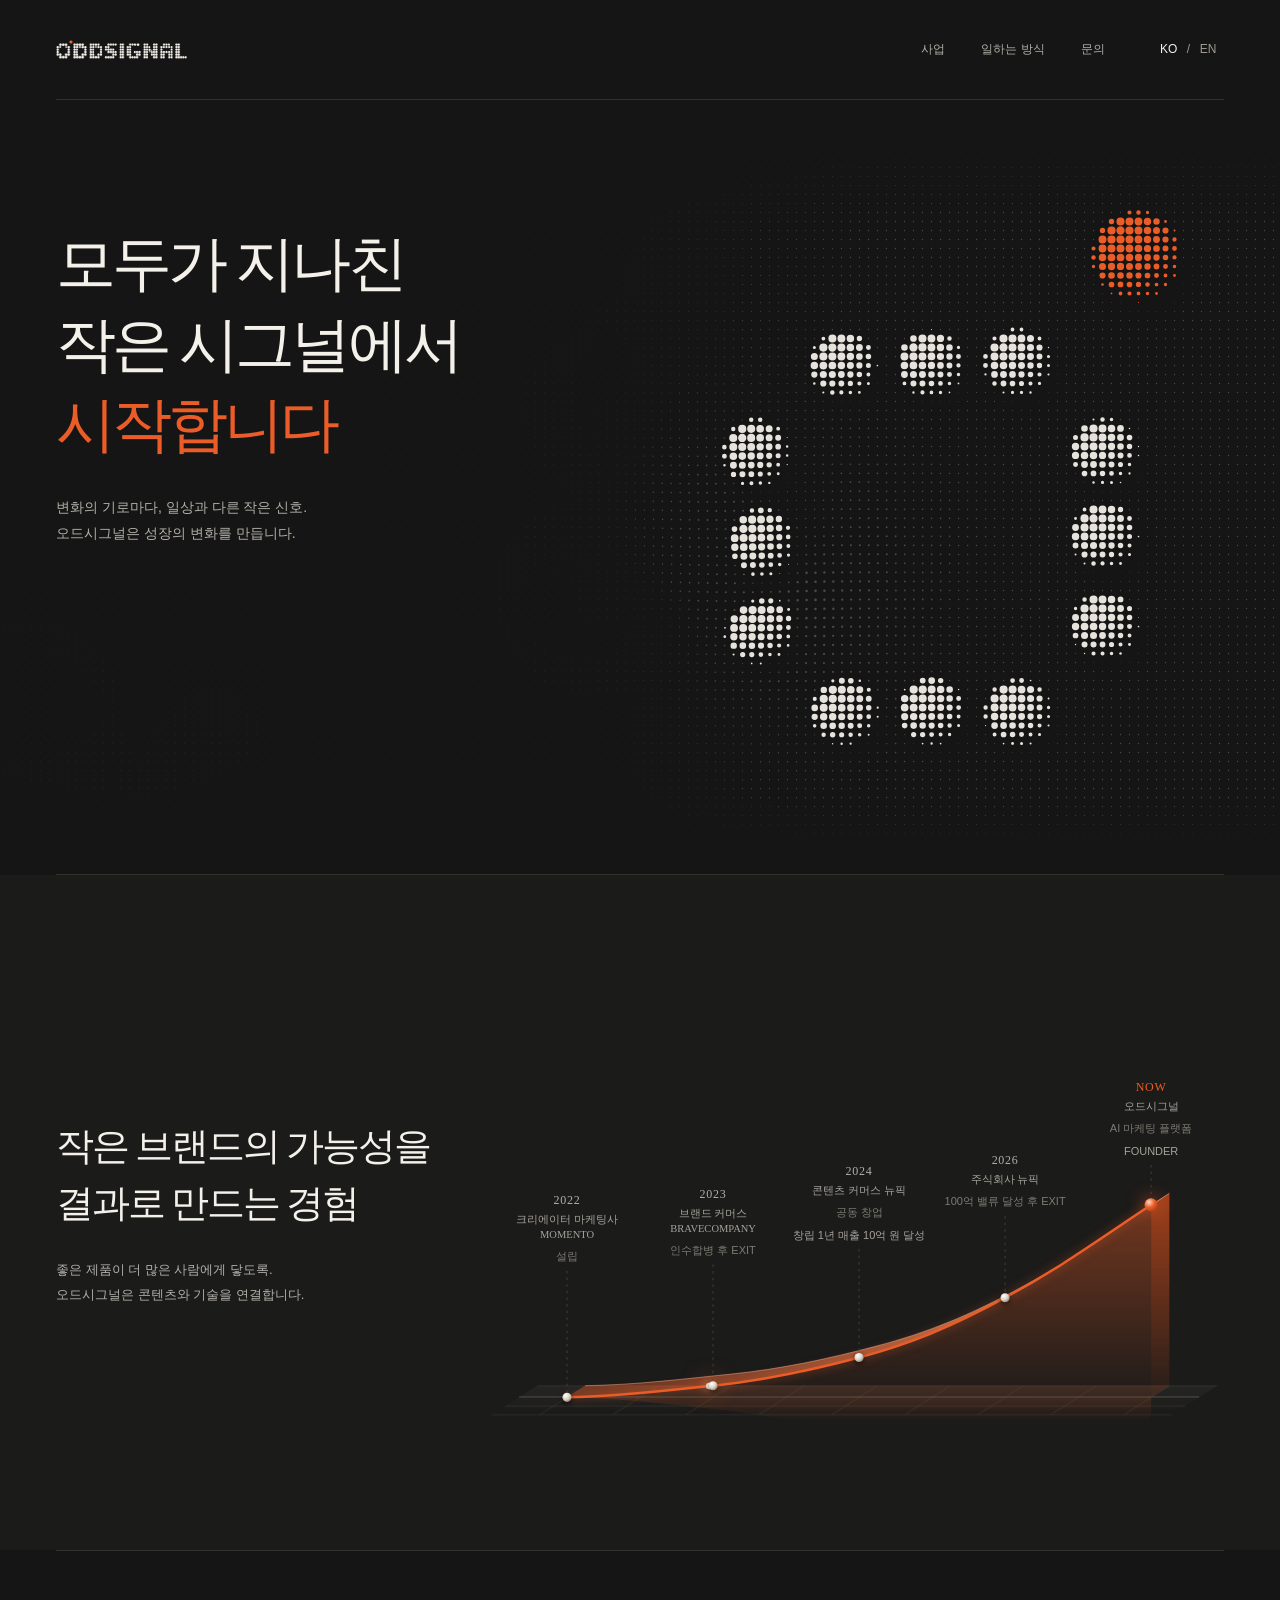
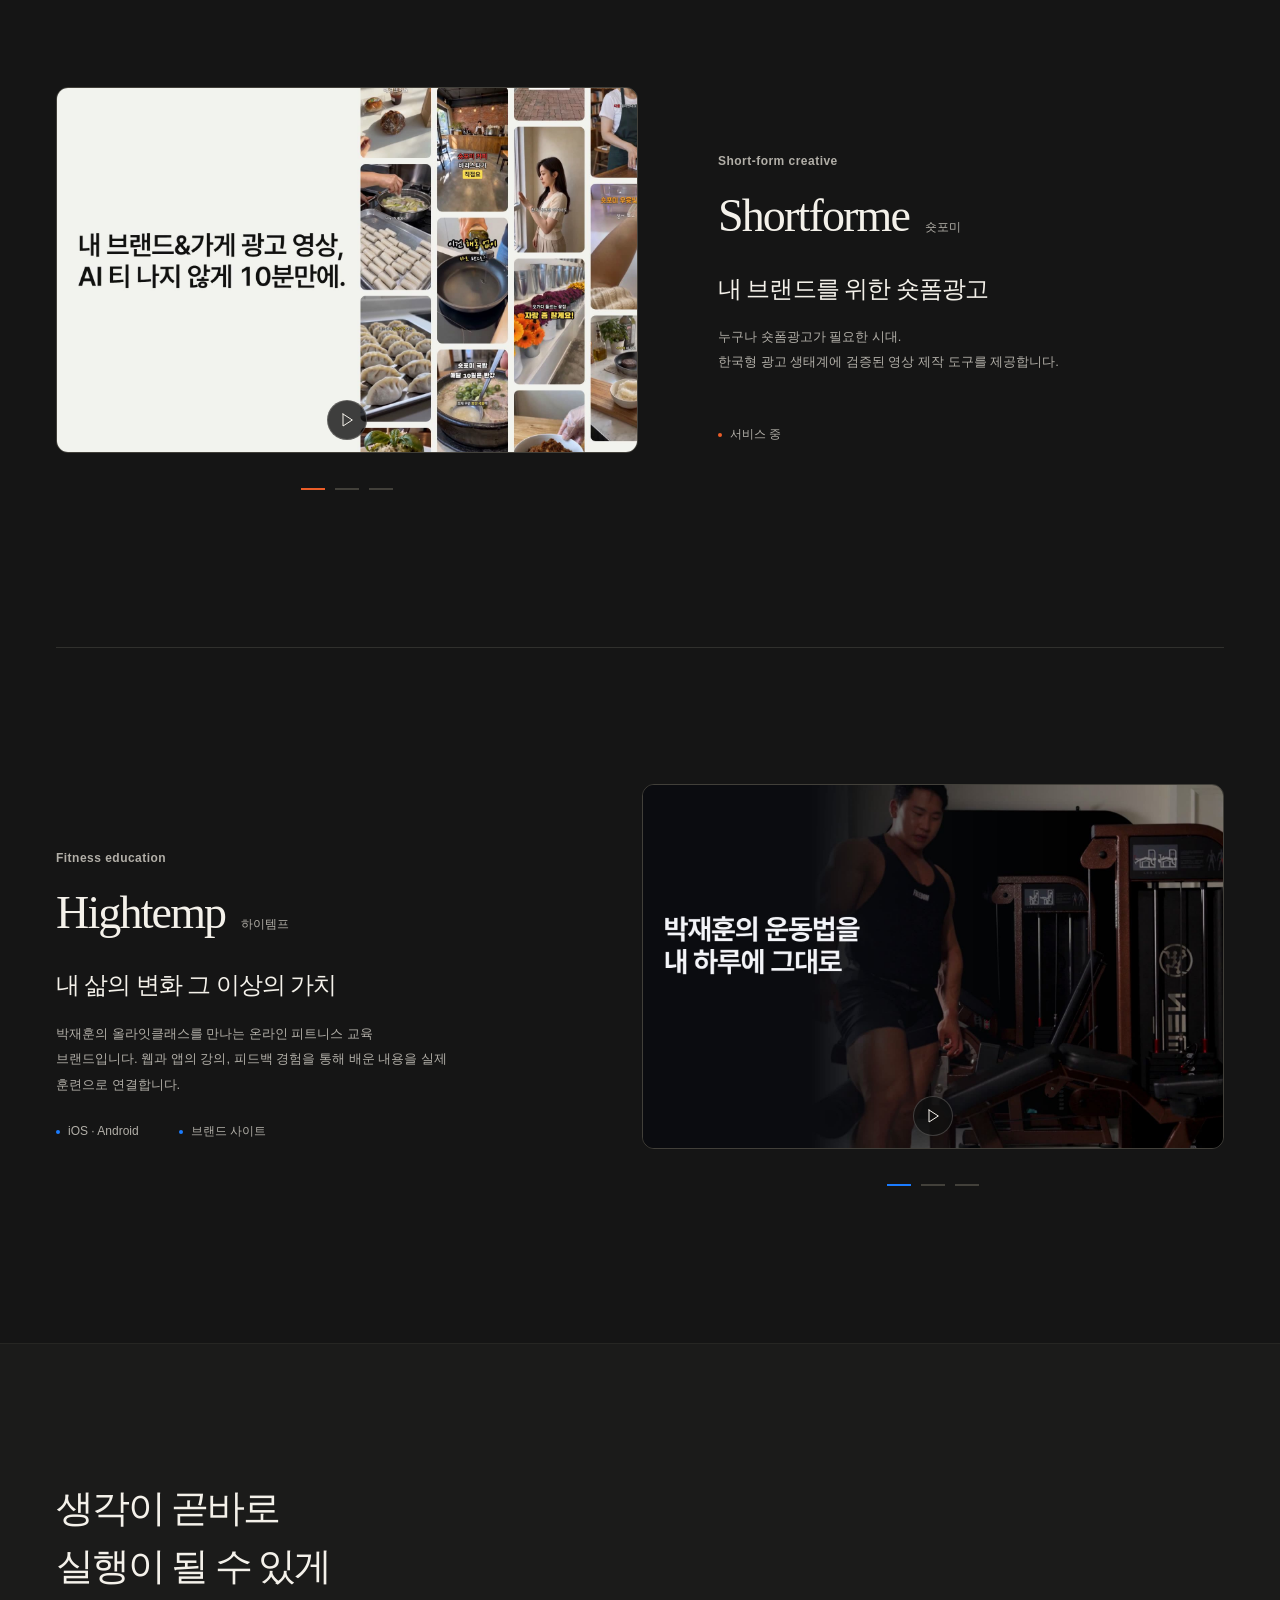
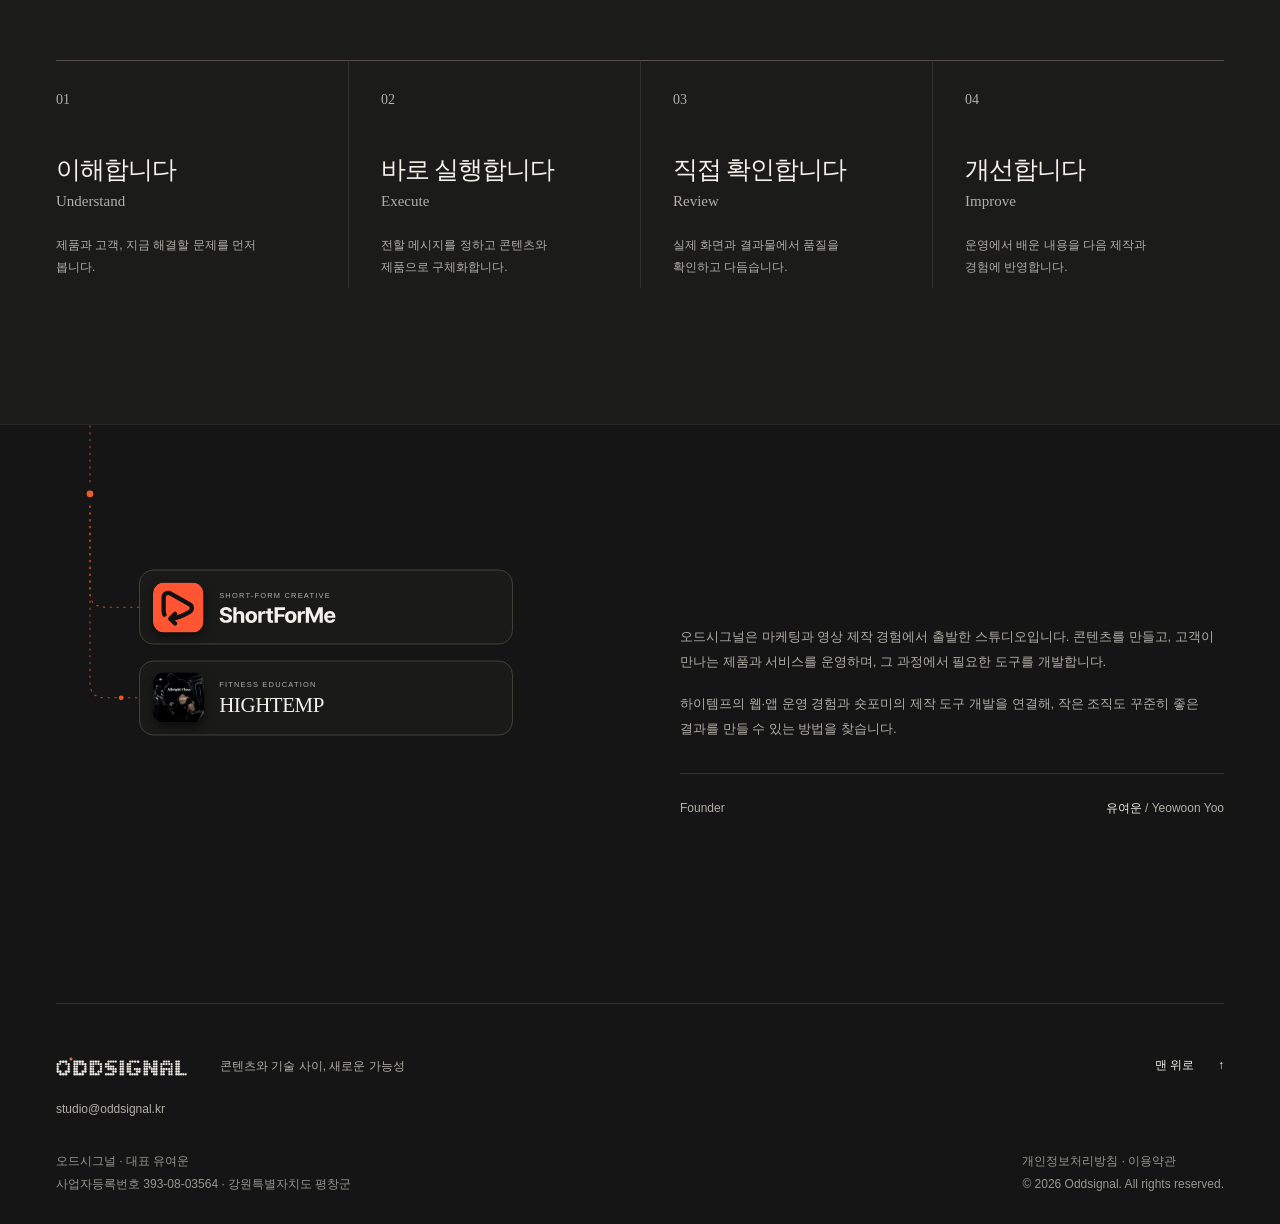
==== commit 5f77b54a: "Hightemp slide 1 plays the approved launch film (same rules as the Shortforme film) Co-Authored-By: " ====
--- a/index.html
+++ b/index.html
@@ -29,7 +29,7 @@
 <figure class="sf-slide" id="sf-slide-3" role="tabpanel" aria-labelledby="sf-tab-3" hidden><div class="sf-shot"><img src="assets/sf-planning-chat.jpg?v=2" alt="실제 숏포미 소재 기획 대화 화면: 어떤 소재를 만들어 볼까요? 질문과 시작 문장 버튼 세 개, 아래 입력창" data-alt="sfChatAlt" width="1360" height="855" loading="lazy"></div></figure>
 <div class="sf-tabs" role="tablist" aria-label="숏포미 기능 미리보기 단계" data-label="sfTabs"><button type="button" role="tab" id="sf-tab-1" aria-controls="sf-slide-1" aria-selected="true"><span aria-hidden="true">01</span><span data-i18n="sfTab1">숏포미 소개</span></button><button type="button" role="tab" id="sf-tab-2" aria-controls="sf-slide-2" aria-selected="false" tabindex="-1"><span aria-hidden="true">02</span><span data-i18n="sfTab2">광고 포맷 고르기</span></button><button type="button" role="tab" id="sf-tab-3" aria-controls="sf-slide-3" aria-selected="false" tabindex="-1"><span aria-hidden="true">03</span><span data-i18n="sfTab3">대화로 소재 기획</span></button></div></div>
 <div class="venture-copy"><a href="business.html#shortforme" class="title-area" data-page="business.html" data-hash="#shortforme"><p class="eyebrow muted">Short-form creative</p><h3><span class="title-link">Shortforme</span><span class="brand-ko" data-i18n="shortName">숏포미</span></h3></a><div class="sf-copy"><div class="sf-pane is-on"><p class="venture-statement" data-i18n="shortTitle">내 브랜드를 위한 숏폼광고</p><p class="body-copy" data-i18n="shortBody">누구나 숏폼광고가 필요한 시대.<br>한국형 광고 생태계에 검증된 영상 제작 도구를 제공합니다.</p></div><div class="sf-pane"><p class="venture-statement" data-i18n="sf2Title">실제 광고에서 포맷을 고르세요</p><p class="body-copy" data-i18n="sf2Body">업종별 실제 숏폼 광고를 보고, 어떤 상황에 쓰면 좋은지 확인하세요. 마음에 드는 포맷에서 ‘이 포맷으로 제작 설계’를 누르면 내 상품에 맞춘 제작이 시작됩니다.</p></div><div class="sf-pane"><p class="venture-statement" data-i18n="sf3Title">무엇을 만들지, 대화로 정하세요</p><p class="body-copy" data-i18n="sf3Body">브랜드와 상품, 팔고 싶은 상황을 편하게 말해 보세요. AI가 맞는 소재를 추천하고 제작까지 이어 줍니다.</p></div></div><div class="venture-link-row"><span class="status"><span aria-hidden="true"></span><span data-i18n="inService">서비스 중</span></span></div></div></article>
-<article class="venture hightemp ht-v2 ht-mirror"><div class="venture-copy ht-copy"><a href="business.html#hightemp" class="title-area" data-page="business.html" data-hash="#hightemp"><p class="eyebrow muted">Fitness education</p><h3><span class="title-link">Hightemp</span><span class="brand-ko" data-i18n="highName">하이템프</span></h3></a><div class="sf-copy"><div class="sf-pane is-on"><p class="venture-statement" data-i18n="highTitle">내 삶의 변화 그 이상의 가치</p><p class="body-copy" data-i18n="highBody">박재훈의 올라잇클래스를 만나는 온라인 피트니스 교육 브랜드입니다. 웹과 앱의 강의, 피드백 경험을 통해 배운 내용을 실제 훈련으로 연결합니다.</p></div><div class="sf-pane"><p class="venture-statement" data-i18n="ht2Title">배움이 일상이 되고,<br>경험이 기준이 되도록</p><p class="body-copy" data-i18n="ht2Body">대한민국 1등 바디빌딩 지식을 투영한 오늘의 루틴이 제공됩니다.</p></div><div class="sf-pane"><p class="venture-statement" data-i18n="ht3Title">같은 시간을 쓰더라도 달라지는 결과</p><p class="body-copy" data-i18n="ht3Body">쌓일수록 정확해지는 데이터로<br>스스로 길을 찾을 수 있게</p></div></div><div class="venture-link-row"><span class="status status-lead"><span aria-hidden="true"></span><span>iOS · Android</span></span><span class="status"><span aria-hidden="true"></span><span data-i18n="brandSite">브랜드 사이트</span></span></div></div><div class="venture-visual ht-carousel ht-deck" role="region" aria-roledescription="carousel" aria-label="하이템프 앱 기능 미리보기" data-label="htDeck"><button type="button" class="deck-zone deck-prev" data-dir="-1" tabindex="-1" aria-hidden="true"><span>←</span></button><button type="button" class="deck-zone deck-next" data-dir="1" tabindex="-1" aria-hidden="true"><span>→</span></button><div class="ht-track" tabindex="0"><figure class="ht-slide" role="group" aria-roledescription="slide" aria-label="1 / 3"><div class="sf-shot ht-intro"><div class="hightemp-visual"><p class="hti-word">AllrightClass</p><img src="assets/hightemp-app.jpg" alt="하이템프의 강의 수강과 피드백 앱 소개" data-alt="appAlt" width="2000" height="672" loading="lazy"></div></div></figure><figure class="ht-slide" role="group" aria-roledescription="slide" aria-label="2 / 3"><div class="sf-shot"><img src="assets/ht-stage.jpg?v=20261011b" alt="보디빌딩 대회 무대에서 주먹을 들고 포효하는 선수의 얼굴과 상체" data-alt="htStageAlt" width="1528" height="960" loading="lazy"></div></figure><figure class="ht-slide" role="group" aria-roledescription="slide" aria-label="3 / 3"><div class="sf-shot"><img src="assets/ht-routine.jpg?v=20261011b" alt="어두운 헬스장의 러닝머신에서 달리는 박재훈 선수의 뒷모습과, 하이템프 앱의 강의 재생 화면이 보이는 휴대폰" data-alt="htRoutineAlt" width="1528" height="960" loading="lazy"></div></figure></div><div class="ht-nav"><div class="ht-dots"><button type="button" class="ht-dot" aria-label="1 / 3" aria-current="true"></button><button type="button" class="ht-dot" aria-label="2 / 3" aria-current="false"></button><button type="button" class="ht-dot" aria-label="3 / 3" aria-current="false"></button></div></div></div></article>
+<article class="venture hightemp ht-v2 ht-mirror"><div class="venture-copy ht-copy"><a href="business.html#hightemp" class="title-area" data-page="business.html" data-hash="#hightemp"><p class="eyebrow muted">Fitness education</p><h3><span class="title-link">Hightemp</span><span class="brand-ko" data-i18n="highName">하이템프</span></h3></a><div class="sf-copy"><div class="sf-pane is-on"><p class="venture-statement" data-i18n="highTitle">내 삶의 변화 그 이상의 가치</p><p class="body-copy" data-i18n="highBody">박재훈의 올라잇클래스를 만나는 온라인 피트니스 교육 브랜드입니다. 웹과 앱의 강의, 피드백 경험을 통해 배운 내용을 실제 훈련으로 연결합니다.</p></div><div class="sf-pane"><p class="venture-statement" data-i18n="ht2Title">배움이 일상이 되고,<br>경험이 기준이 되도록</p><p class="body-copy" data-i18n="ht2Body">대한민국 1등 바디빌딩 지식을 투영한 오늘의 루틴이 제공됩니다.</p></div><div class="sf-pane"><p class="venture-statement" data-i18n="ht3Title">같은 시간을 쓰더라도 달라지는 결과</p><p class="body-copy" data-i18n="ht3Body">쌓일수록 정확해지는 데이터로<br>스스로 길을 찾을 수 있게</p></div></div><div class="venture-link-row"><span class="status status-lead"><span aria-hidden="true"></span><span>iOS · Android</span></span><span class="status"><span aria-hidden="true"></span><span data-i18n="brandSite">브랜드 사이트</span></span></div></div><div class="venture-visual ht-carousel ht-deck" role="region" aria-roledescription="carousel" aria-label="하이템프 앱 기능 미리보기" data-label="htDeck"><button type="button" class="deck-zone deck-prev" data-dir="-1" tabindex="-1" aria-hidden="true"><span>←</span></button><button type="button" class="deck-zone deck-next" data-dir="1" tabindex="-1" aria-hidden="true"><span>→</span></button><div class="ht-track" tabindex="0"><figure class="ht-slide" role="group" aria-roledescription="slide" aria-label="1 / 3"><div class="sf-shot sf-film"><video poster="assets/hightemp-launch-poster.jpg?v=20261116" data-src="assets/hightemp-launch.mp4?v=20261116" data-src-small="assets/hightemp-launch-720.mp4?v=20261116" muted playsinline preload="none" width="1920" height="1080" aria-label="하이템프 앱 출시 영상, 36초: 박재훈의 강의를 듣고, 매일 박재훈의 운동법으로 루틴을 추천받고, 기록을 남기며 박재훈의 팁만 골라 보고, 그 기록으로 피드백을 받는다" data-label="htFilm"></video><button type="button" class="sf-sound" hidden></button></div></figure><figure class="ht-slide" role="group" aria-roledescription="slide" aria-label="2 / 3"><div class="sf-shot"><img src="assets/ht-stage.jpg?v=20261011b" alt="보디빌딩 대회 무대에서 주먹을 들고 포효하는 선수의 얼굴과 상체" data-alt="htStageAlt" width="1528" height="960" loading="lazy"></div></figure><figure class="ht-slide" role="group" aria-roledescription="slide" aria-label="3 / 3"><div class="sf-shot"><img src="assets/ht-routine.jpg?v=20261011b" alt="어두운 헬스장의 러닝머신에서 달리는 박재훈 선수의 뒷모습과, 하이템프 앱의 강의 재생 화면이 보이는 휴대폰" data-alt="htRoutineAlt" width="1528" height="960" loading="lazy"></div></figure></div><div class="ht-nav"><div class="ht-dots"><button type="button" class="ht-dot" aria-label="1 / 3" aria-current="true"></button><button type="button" class="ht-dot" aria-label="2 / 3" aria-current="false"></button><button type="button" class="ht-dot" aria-label="3 / 3" aria-current="false"></button></div></div></div></article>
 </section>
 <section class="approach section" id="approach" aria-labelledby="approach-title"><div class="wrap"><div class="section-heading"><h2 id="approach-title" data-i18n="approachTitle">생각이 곧바로<br><em>실행이 될 수 있게</em></h2></div>
 <ol class="steps"><li><span class="step-number">01</span><h3 data-i18n="step1">이해합니다</h3><span class="step-en">Understand</span><p data-i18n="step1Body">제품과 고객, 지금 해결할 문제를 먼저 봅니다.</p></li><li><span class="step-number">02</span><h3 data-i18n="step2">바로 실행합니다</h3><span class="step-en">Execute</span><p data-i18n="step2Body">전할 메시지를 정하고 콘텐츠와 제품으로 구체화합니다.</p></li><li><span class="step-number">03</span><h3 data-i18n="step3">직접 확인합니다</h3><span class="step-en">Review</span><p data-i18n="step3Body">실제 화면과 결과물에서 품질을 확인하고 다듬습니다.</p></li><li><span class="step-number">04</span><h3 data-i18n="step4">개선합니다</h3><span class="step-en">Improve</span><p data-i18n="step4Body">운영에서 배운 내용을 다음 제작과 경험에 반영합니다.</p></li></ol>
--- a/styles.css
+++ b/styles.css
@@ -63,8 +63,6 @@
 .venture-link-row{margin-top:24px;display:flex;justify-content:space-between;align-items:center;gap:16px}
 .status{font-size:12px;color:var(--muted);display:inline-flex;gap:8px;align-items:center}
 .status>span:first-child{width:4px;height:4px;border-radius:50%;background:var(--accent)}
-.hightemp-visual{background:#000;border:1px solid #232320;padding:24px 24px}
-.hightemp-visual img{position:absolute;inset:30px 0 0;width:100%;height:335px;object-fit:cover;object-position:86% center}
 .approach{background:#1b1b1a;border-block:1px solid #262623}
 .steps{padding:0;margin:0;list-style:none;display:grid;grid-template-columns:repeat(4,1fr)}
 .steps li{position:relative;border-top:1px solid #575347;padding:24px 32px 10px 0}
@@ -147,7 +145,6 @@
 .venture-statement{font-size:24px}
 .body-copy{font-size:13px;max-width:none}
 .venture-link-row{margin-top:20px}
-.hightemp-visual img{height:300px;object-position:84% center}
 .steps{grid-template-columns:1fr 1fr}
 .steps li{padding:24px 20px 32px 0}
 .steps li+li{padding-left:20px}
@@ -235,13 +232,6 @@
 /* 2026-10-08: Hightemp app feature preview deck (reuses the deck component). Slide 1 keeps the original visual. */
 .ht-deck .sf-shot{aspect-ratio:1/1}
 .ht-deck .sf-shot>img{object-position:center}
-.ht-intro{background:#000;border-color:#232320}
-.ht-intro .hightemp-visual{position:absolute;inset:0;display:flex;flex-direction:column;justify-content:space-between;overflow:hidden;border:0;padding:20px 24px}
-.ht-intro .hightemp-visual img{inset:44px 0 40px;height:calc(100% - 84px)}
-@media(max-width:900px){
-.ht-intro .hightemp-visual{padding:14px 16px}
-.ht-intro .hightemp-visual img{inset:38px 0 34px;height:calc(100% - 72px)}
-}
 @media(max-width:900px){
 .ht-deck .sf-slide figcaption{min-height:152px}
 }
@@ -702,7 +692,7 @@
 @keyframes bv-glow{from{filter:brightness(1.35) drop-shadow(0 0 1cqw #eb5d2840)}to{filter:brightness(1.35) drop-shadow(0 0 2.4cqw #eb5d28b3)}}
 /* Slides 03 and 04 as 3D scenes: the stage has perspective, and each object is a tilted slab with a stacked-shadow edge (same technique as .bv-ph-body). Keyframes that move these objects use the translate/scale properties so they do not overwrite the 3D transform. */
 @keyframes sf-float{from{translate:0 -1.2cqh}to{translate:0 1.2cqh}}
-/* 2026-11-16: Shortforme intro slide plays the approved launch film (30s, 16:9). It starts muted when the deck is in view; the round button turns sound on.
+/* 2026-11-16: Shortforme and Hightemp intro slides play their approved launch films (Hightemp 36s, same rules) (30s, 16:9). It starts muted when the deck is in view; the round button turns sound on.
    Desktop crops the film's sides to the deck's 2148/1350 frame (the film keeps 160px clear at each side); the 4:3 mobile frame shows it whole.
    The button sits bottom centre: the left and right 36% of the frame are the deck's click zones, which paint above the slide. */
 .sf-film{background:#111}
@@ -721,9 +711,6 @@
 .sf-deck .sf-tabs button::before{content:"";position:absolute;left:4px;right:4px;top:21px;height:2px;background:#42403a;transition:background .2s}
 .sf-deck .sf-tabs button[aria-selected=true]::before{background:var(--accent)}
 .sf-deck .sf-tabs button span{position:absolute;width:1px;height:1px;overflow:hidden;clip-path:inset(50%);white-space:nowrap}
-/* Hightemp intro slide: the class name sits in the empty left half, in the Hightemp serif tone. */
-.ht-intro{container-type:size}
-.ht-intro .hti-word{position:absolute;z-index:2;left:7cqw;top:50%;translate:0 -50%;margin:0;font-family:var(--serif);font-weight:400;font-size:6.2cqw;line-height:1;letter-spacing:-.025em;white-space:nowrap;color:#f4efe6;filter:drop-shadow(0 .6cqh 2.4cqh #000c)}
 /* Business page intro: the Shortforme 3D logo tile from the home intro slide, floating above the status row. */
 .bp-logo{display:grid;place-items:center;width:88px;aspect-ratio:1;margin:0 0 16px -2px;border-radius:22%;background:linear-gradient(215deg,#ff8a66,#ff5533 42%,#e8431f);transform:perspective(600px) rotateY(26deg) rotateX(7deg);box-shadow:-1px 0 #d83e1c,-2px 0 #c93818,-3px 0 #b93314,-4px 0 #a92e12,-5px 0 #99290f,-6px 0 #89240d,0 16px 32px #0000008c,inset 0 1px 1px #ffffff66}
 .bp-logo svg{width:66%;height:auto}
